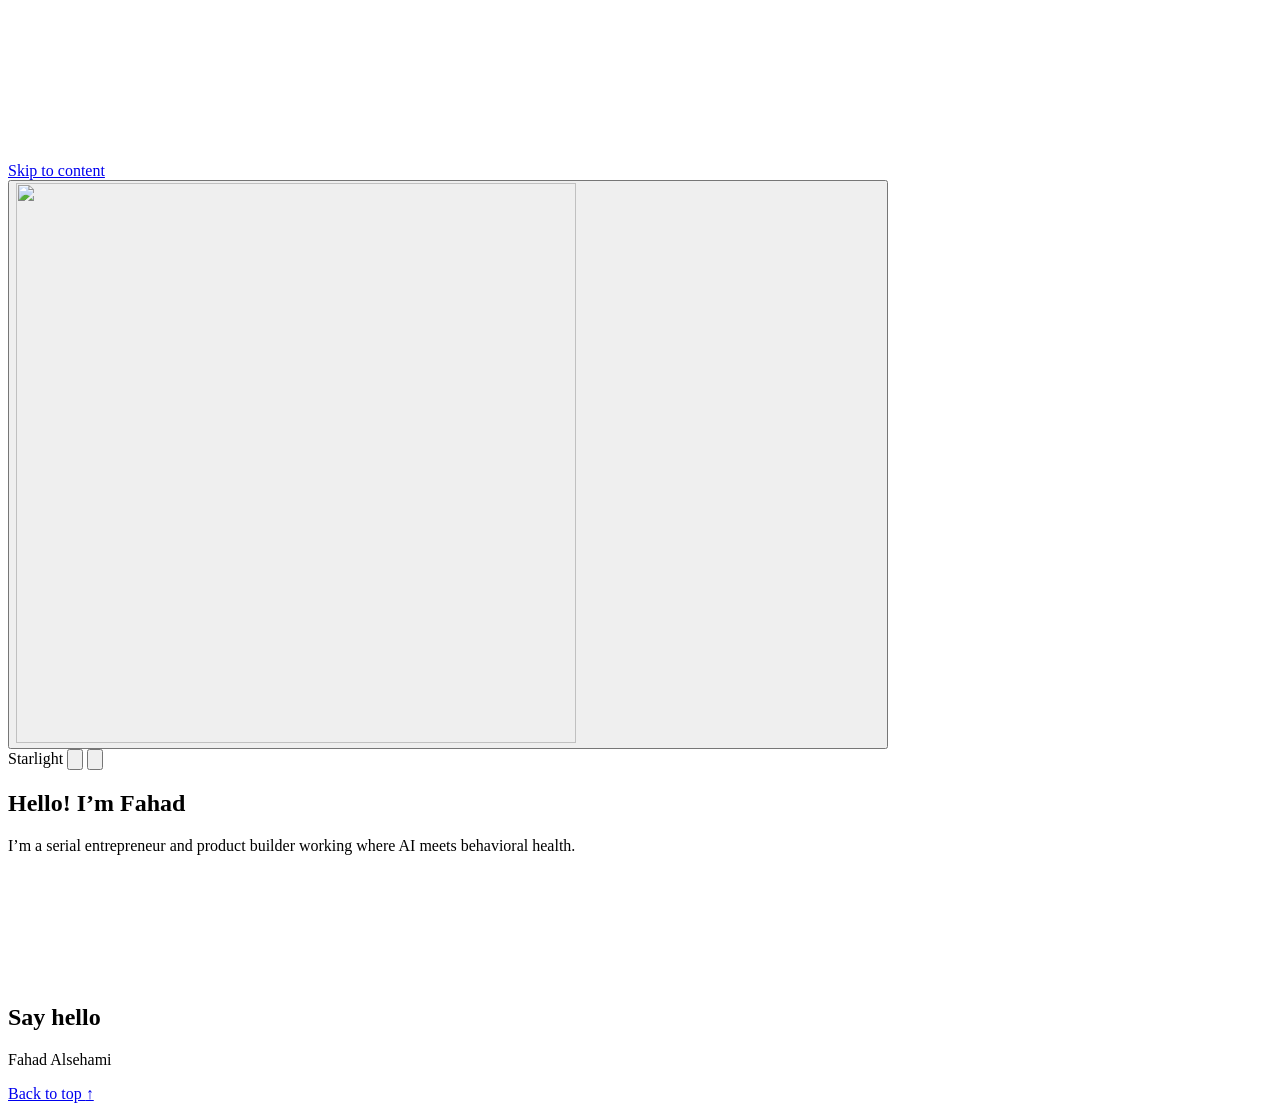
==== index.html @ befaea86 "Publish fahadama.info: page, 404, domain and search files Root of the static site that GitHub Pages " ====
<!doctype html>
<html lang="en" data-theme="light" data-mode="starlight">
<head>
  <meta charset="utf-8">
  <meta name="viewport" content="width=device-width, initial-scale=1, viewport-fit=cover">
  <title>Fahad Alsehami</title>
  <meta name="description" content="Fahad Alsehami is a serial entrepreneur: founder of Medera AI, the AI co-therapy OS for behavioral health, and co-founder of BOTIM.">
  <meta name="author" content="Fahad Alsehami">
  <meta name="color-scheme" content="light dark">
  <meta name="theme-color" content="#050508">

  <link rel="canonical" href="https://fahadama.info/">

  <!-- Sharing previews. Link previews need full URLs, so these name the live domain. -->
  <meta property="og:type" content="profile">
  <meta property="og:url" content="https://fahadama.info/">
  <meta property="og:title" content="Fahad Alsehami">
  <meta property="og:description" content="Serial entrepreneur. Founder of Medera AI and co-founder of BOTIM.">
  <meta property="og:image" content="https://fahadama.info/assets/img/og-image.png">
  <meta property="og:image:width" content="1200">
  <meta property="og:image:height" content="630">
  <meta name="twitter:card" content="summary_large_image">

  <link rel="icon" href="assets/img/favicon.svg" type="image/svg+xml">
  <link rel="icon" href="assets/img/favicon-32.png" sizes="32x32" type="image/png">
  <link rel="apple-touch-icon" href="assets/img/apple-touch-icon.png">
  <link rel="manifest" href="site.webmanifest">

  <script>
    /* Theme and starlight are decided before the first paint, so nothing flashes.
       Every visit opens in starlight; "Turn the lights on" shows the lit site.
       Add ?lights=on to a link to skip starlight. */
    (function () {
      var root = document.documentElement, theme, lit;
      try { theme = localStorage.getItem("theme"); } catch (e) {}
      if (theme !== "light" && theme !== "dark") {
        theme = window.matchMedia && matchMedia("(prefers-color-scheme: dark)").matches ? "dark" : "light";
      }
      root.setAttribute("data-theme", theme);
      try { lit = sessionStorage.getItem("lights") === "on"; } catch (e) {}
      if (/[?&]lights=on\b/.test(location.search)) lit = true;
      root.setAttribute("data-mode", lit ? "lit" : "starlight");
      root.classList.add("js");
      if (location.protocol.indexOf("http") === 0) {
        ["newsreader", "geist-mono"].forEach(function (f) {
          var l = document.createElement("link");
          l.rel = "preload"; l.as = "font"; l.type = "font/woff2"; l.crossOrigin = "anonymous";
          l.href = "assets/fonts/" + f + ".woff2";
          document.head.appendChild(l);
        });
      }
    })();
  </script>
  <link rel="stylesheet" href="assets/css/site.css">
</head>
<body>
  <canvas class="starfield" aria-hidden="true"></canvas>
  <div class="light-pool" aria-hidden="true"></div>
  <a class="skip-link" href="#main">Skip to content</a>

  <div class="page">
    <header class="top">
      <button type="button" class="portrait" aria-label="Portrait of Fahad Alsehami. Switch between light and dark theme.">
        <span class="portrait-disc">
          <img class="portrait-img" src="content/images/portrait.webp" width="560" height="560" alt="" fetchpriority="high">
        </span>
        <canvas class="portrait-particles" aria-hidden="true"></canvas>
      </button>

      <div class="controls">
        <span class="controls-label" aria-hidden="true">Starlight</span>
        <button type="button" class="control control-star" aria-label="Turn the lights on and show the site">
          <svg viewBox="0 0 24 24" aria-hidden="true"><circle cx="12" cy="12" r="1.6"/><circle cx="6.5" cy="8" r="1"/><circle cx="17.5" cy="7" r="1.2"/><circle cx="8" cy="16.5" r="1.1"/><circle cx="16.5" cy="16" r="0.9"/><circle cx="12" cy="5" r="0.7"/><circle cx="19" cy="12.5" r="0.7"/><circle cx="5" cy="12.5" r="0.7"/><circle cx="12" cy="19" r="0.8"/></svg>
        </button>
        <button type="button" class="control control-theme" aria-label="Switch to dark theme">
          <svg viewBox="0 0 24 24" aria-hidden="true"><circle cx="12" cy="12" r="7.25" fill="none" stroke="currentColor" stroke-width="1.5"/><path d="M12 4.75a7.25 7.25 0 0 1 0 14.5Z"/></svg>
        </button>
      </div>
    </header>

    <main id="main" tabindex="-1">
      <section class="hero" aria-labelledby="greeting">
        <h1 id="greeting" data-bind="greeting">Hello! I’m Fahad</h1>
        <p class="intro" data-bind="intro">I’m a serial entrepreneur and product builder working where AI meets behavioral health.</p>
      </section>

      <div class="tabs" role="tablist" aria-label="Sections" data-slot="tabs"></div>
      <div class="panels" data-slot="panels"></div>

      <section class="contact" aria-labelledby="contact-title">
        <div class="contact-head">
          <h2 class="contact-title" id="contact-title"><span class="visually-hidden" data-bind="contactTitle">Say hello</span><canvas class="hello-canvas" aria-hidden="true"></canvas></h2>
          <p class="contact-note" data-bind="contactNote"></p>
        </div>
        <ul class="contact-list" data-slot="contact"></ul>
      </section>

      <noscript>
        <p class="noscript">Fahad Alsehami: serial entrepreneur, founder of <a href="https://www.medera.info">Medera AI</a> and co-founder of BOTIM. Writing at <a href="https://alsehami.substack.com">Signal &amp; Symptom</a>. Turn on JavaScript to see the full site.</p>
      </noscript>
    </main>

    <footer class="foot">
      <p class="foot-who"><span data-bind="name">Fahad Alsehami</span><span data-bind="location"></span></p>
      <a class="foot-top" href="#">Back to top <span aria-hidden="true">↑</span></a>
    </footer>
  </div>

  <div class="sr-status visually-hidden" role="status" aria-live="polite"></div>

  <script src="content/site.js"></script>
  <script src="assets/js/particles.js"></script>
  <script src="assets/js/starfield.js"></script>
  <script src="assets/js/mini-ui.js"></script>
  <script src="assets/js/bookshelf.js"></script>
  <script src="assets/js/play.js"></script>
  <script src="assets/js/site.js"></script>
</body>
</html>
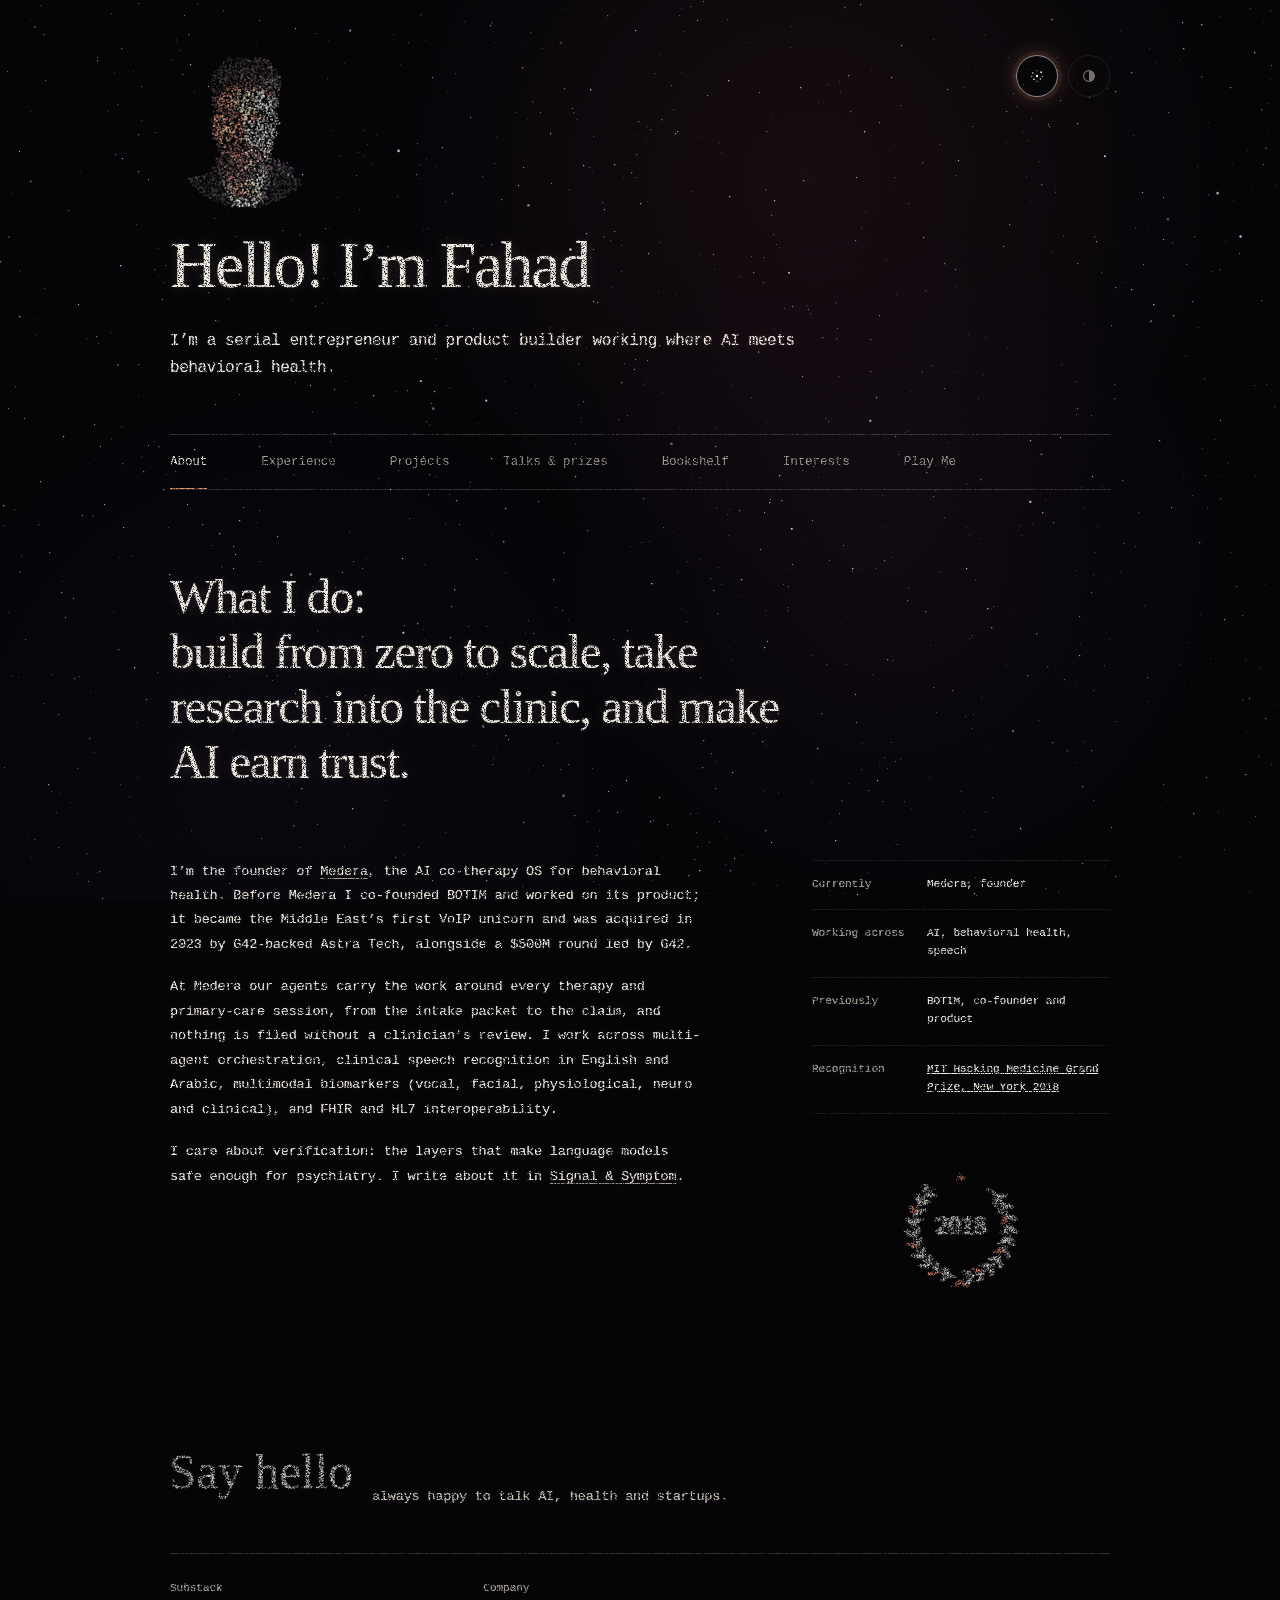
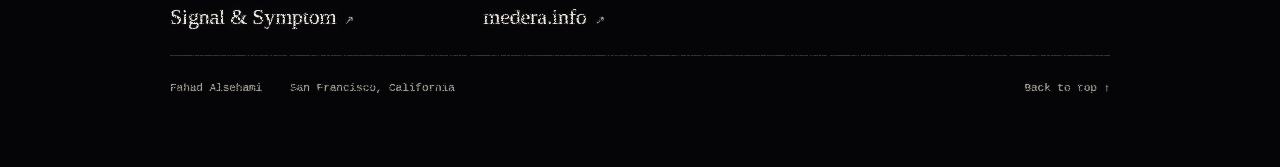
==== commit 522ee51a: "Page head and README: Medera, Talks & prizes Co-Authored-By: Claude Opus 5.5 <noreply@anthropic.com>" ====
--- a/index.html
+++ b/index.html
@@ -4,7 +4,7 @@
   <meta charset="utf-8">
   <meta name="viewport" content="width=device-width, initial-scale=1, viewport-fit=cover">
   <title>Fahad Alsehami</title>
-  <meta name="description" content="Fahad Alsehami is a serial entrepreneur: founder of Medera AI, the AI co-therapy OS for behavioral health, and co-founder of BOTIM.">
+  <meta name="description" content="Fahad Alsehami is a serial entrepreneur: founder of Medera, the AI co-therapy OS for behavioral health, and co-founder of BOTIM.">
   <meta name="author" content="Fahad Alsehami">
   <meta name="color-scheme" content="light dark">
   <meta name="theme-color" content="#050508">
@@ -15,7 +15,7 @@
   <meta property="og:type" content="profile">
   <meta property="og:url" content="https://fahadama.info/">
   <meta property="og:title" content="Fahad Alsehami">
-  <meta property="og:description" content="Serial entrepreneur. Founder of Medera AI and co-founder of BOTIM.">
+  <meta property="og:description" content="Serial entrepreneur. Founder of Medera and co-founder of BOTIM.">
   <meta property="og:image" content="https://fahadama.info/assets/img/og-image.png">
   <meta property="og:image:width" content="1200">
   <meta property="og:image:height" content="630">
@@ -96,7 +96,7 @@
       </section>
 
       <noscript>
-        <p class="noscript">Fahad Alsehami: serial entrepreneur, founder of <a href="https://www.medera.info">Medera AI</a> and co-founder of BOTIM. Writing at <a href="https://alsehami.substack.com">Signal &amp; Symptom</a>. Turn on JavaScript to see the full site.</p>
+        <p class="noscript">Fahad Alsehami: serial entrepreneur, founder of <a href="https://www.medera.info">Medera</a> and co-founder of BOTIM. Writing at <a href="https://alsehami.substack.com">Signal &amp; Symptom</a>. Turn on JavaScript to see the full site.</p>
       </noscript>
     </main>
 
--- a/assets/css/site.css
+++ b/assets/css/site.css
@@ -0,0 +1,1732 @@
+/* ==========================================================================
+   Fahad Alsehami — personal site
+   Three looks share one layout:
+     html[data-mode="starlight"]  the night sky every visit opens in
+     html[data-mode="lit"]        the site with the lights on
+       html[data-theme="light"|"dark"]
+   ========================================================================== */
+
+/* ---------- Fonts (self-hosted, SIL Open Font License) ---------- */
+@font-face {
+  font-family: "Newsreader";
+  src: url("../fonts/newsreader.woff2") format("woff2-variations"), url("../fonts/newsreader.woff2") format("woff2");
+  font-weight: 200 800;
+  font-style: normal;
+  font-display: swap;
+}
+@font-face {
+  font-family: "Geist";
+  src: url("../fonts/geist.woff2") format("woff2-variations"), url("../fonts/geist.woff2") format("woff2");
+  font-weight: 100 900;
+  font-style: normal;
+  font-display: swap;
+}
+@font-face {
+  font-family: "Geist Mono";
+  src: url("../fonts/geist-mono.woff2") format("woff2-variations"), url("../fonts/geist-mono.woff2") format("woff2");
+  font-weight: 100 900;
+  font-style: normal;
+  font-display: swap;
+}
+@font-face {
+  font-family: "Caveat";
+  src: url("../fonts/caveat.woff2") format("woff2-variations"), url("../fonts/caveat.woff2") format("woff2");
+  font-weight: 400 700;
+  font-style: normal;
+  font-display: swap;
+}
+
+/* ---------- Tokens ---------- */
+:root {
+  --bg: #EEEAE0;
+  --ink: #181713;
+  --ink-2: #6B665E;
+  --ink-3: #6D675F;
+  --ink-4: #8F897F;
+  --rule: #CBC4B8;
+  --rule-2: #DDD7CB;
+  --accent: #AD4B2B;
+  --hover: rgba(255, 255, 255, 0.4);
+  --disc: #E2DDD2;
+  --surface: #F5F2EB;
+  --shadow: 0 28px 50px -30px rgba(52, 38, 24, 0.55), 0 2px 6px -2px rgba(52, 38, 24, 0.12);
+  --crayon-red: #D2462C;
+  --crayon-blue: #4D5BC2;
+  --crayon-green: #8DB66B;
+  --paper: #F7F4EC;
+
+  --serif: "Newsreader", "Iowan Old Style", Georgia, serif;
+  --sans: "Geist", ui-sans-serif, system-ui, -apple-system, "Segoe UI", Roboto, sans-serif;
+  --mono: "Geist Mono", ui-monospace, "SF Mono", Menlo, Consolas, monospace;
+  --hand: "Caveat", "Bradley Hand", "Comic Sans MS", cursive;
+
+  --wrap: 940px;
+  --gutter: 24px;
+  color-scheme: light;
+}
+
+:root[data-theme="dark"] {
+  --bg: #181714;
+  --ink: #EEE9DE;
+  --ink-2: #A9A39A;
+  --ink-3: #88827A;
+  --ink-4: #6C675E;
+  --rule: #34312B;
+  --rule-2: #2A2823;
+  --accent: #D96945;
+  --hover: rgba(255, 255, 255, 0.025);
+  --disc: #262420;
+  --surface: #1F1D19;
+  --shadow: 0 28px 50px -30px rgba(0, 0, 0, 0.9), 0 2px 6px -2px rgba(0, 0, 0, 0.5);
+  --paper: #EDE7DA;
+  color-scheme: dark;
+}
+
+:root[data-mode="starlight"] {
+  --bg: #050508;
+  --ink: #F4F0E8;
+  --ink-2: #CFC9BE;
+  --ink-3: #ABA59A;
+  --ink-4: #7E786F;
+  --rule: rgba(244, 240, 232, 0.2);
+  --rule-2: rgba(244, 240, 232, 0.1);
+  --accent: #E99474;
+  --hover: transparent;
+  --disc: transparent;
+  color-scheme: dark;
+}
+
+/* ---------- Base ---------- */
+*,
+*::before,
+*::after { box-sizing: border-box; }
+
+html {
+  -webkit-text-size-adjust: 100%;
+  text-size-adjust: 100%;
+  background: var(--bg);
+  scroll-behavior: smooth;
+}
+
+body {
+  margin: 0;
+  min-height: 100vh;
+  background: var(--bg);
+  color: var(--ink);
+  font-family: var(--sans);
+  font-size: 16px;
+  line-height: 1.5;
+  letter-spacing: -0.008em;
+  -webkit-font-smoothing: antialiased;
+  -moz-osx-font-smoothing: grayscale;
+  text-rendering: optimizeLegibility;
+  transition: background-color 0.6s ease, color 0.6s ease;
+}
+
+img,
+svg,
+canvas { display: block; }
+
+a { color: inherit; }
+
+button {
+  font: inherit;
+  color: inherit;
+}
+
+:focus-visible {
+  outline: 2px solid var(--accent);
+  outline-offset: 3px;
+  border-radius: 4px;
+}
+
+::selection { background: color-mix(in srgb, var(--accent) 22%, transparent); }
+
+[hidden] { display: none !important; }
+
+.visually-hidden {
+  position: absolute !important;
+  width: 1px;
+  height: 1px;
+  margin: -1px;
+  padding: 0;
+  overflow: hidden;
+  clip: rect(0 0 0 0);
+  white-space: nowrap;
+  border: 0;
+}
+
+.skip-link {
+  position: fixed;
+  left: 12px;
+  top: -60px;
+  z-index: 50;
+  padding: 8px 14px;
+  border-radius: 8px;
+  background: var(--ink);
+  color: var(--bg);
+  font-family: var(--mono);
+  font-size: 12px;
+  text-decoration: none;
+  transition: top 0.2s ease;
+}
+.skip-link:focus { top: 12px; }
+
+main:focus { outline: none; }
+
+/* ---------- Page frame ---------- */
+.page {
+  position: relative;
+  z-index: 1;
+  max-width: calc(var(--wrap) + 2 * var(--gutter));
+  margin: 0 auto;
+  padding: 56px var(--gutter) 0;
+}
+
+.top {
+  position: relative;
+  height: 152px;
+}
+
+/* Portrait */
+.portrait {
+  position: relative;
+  display: block;
+  width: 152px;
+  height: 152px;
+  padding: 0;
+  border: 0;
+  border-radius: 50%;
+  background: none;
+  cursor: pointer;
+  perspective: 600px;
+}
+.portrait-disc {
+  position: absolute;
+  inset: 0;
+  overflow: hidden;
+  border-radius: 50%;
+  background: var(--disc);
+  transition: background-color 0.6s ease, opacity 0.6s ease;
+}
+.portrait-img {
+  position: absolute;
+  left: 4%;
+  top: 1%;
+  width: 92%;
+  height: 102%;
+  object-fit: cover;
+  object-position: center top;
+  transform: rotateY(var(--turn-y, 0deg)) rotateX(var(--turn-x, 0deg)) translate(var(--shift-x, 0px), var(--shift-y, 0px));
+  transform-origin: 50% 70%;
+  transition: transform 0.5s cubic-bezier(0.2, 0.7, 0.2, 1), filter 0.6s ease;
+  will-change: transform;
+}
+:root[data-theme="dark"] .portrait-img { filter: grayscale(1) contrast(1.06) brightness(0.96); }
+.portrait-particles {
+  position: absolute;
+  inset: -8px;
+  width: calc(100% + 16px);
+  height: calc(100% + 16px);
+  opacity: 0;
+  pointer-events: none;
+  transition: opacity 0.8s ease;
+}
+:root[data-mode="starlight"] .portrait-disc { opacity: 0; }
+:root[data-mode="starlight"] .portrait-particles { opacity: 1; }
+
+/* Controls */
+.controls {
+  position: absolute;
+  top: -1px;
+  right: 0;
+  display: flex;
+  align-items: center;
+  gap: 10px;
+}
+.controls-label {
+  margin-right: 2px;
+  font-family: var(--mono);
+  font-size: 11.2px;
+  color: var(--ink-3);
+  letter-spacing: -0.01em;
+  opacity: 0;
+  pointer-events: none;
+  transition: opacity 0.4s ease;
+}
+.controls.is-hinting .controls-label,
+.controls:has(.control-star:hover) .controls-label,
+.controls:has(.control-star:focus-visible) .controls-label { opacity: 1; }
+:root[data-mode="starlight"] .controls-label { opacity: 0; }
+
+.control {
+  display: grid;
+  place-items: center;
+  width: 42px;
+  height: 42px;
+  padding: 0;
+  border: 1px solid var(--rule);
+  border-radius: 50%;
+  background: transparent;
+  color: var(--ink);
+  cursor: pointer;
+  transition: border-color 0.3s ease, background-color 0.3s ease, color 0.3s ease, box-shadow 0.4s ease;
+}
+.control:hover { border-color: var(--ink-3); }
+.control svg {
+  width: 18px;
+  height: 18px;
+  fill: currentColor;
+}
+.control-star svg circle { transition: transform 0.6s ease; transform-origin: 12px 12px; }
+.control-star:hover svg circle { transform: scale(1.12); }
+
+:root[data-mode="starlight"] .control-star {
+  border-color: rgba(244, 240, 232, 0.55);
+  box-shadow: 0 0 0 4px rgba(233, 148, 116, 0.08), 0 0 22px 2px rgba(233, 148, 116, 0.22);
+  animation: beacon 3.2s ease-in-out infinite;
+}
+:root[data-mode="starlight"] .control-theme { opacity: 0.45; cursor: default; }
+:root[data-mode="starlight"] .control-star {
+  position: fixed;
+  z-index: 20;
+  top: 55px;
+  right: max(calc(var(--gutter) + 52px), calc(50% - var(--wrap) / 2 + 52px));
+  background: rgba(5, 5, 8, 0.6);
+}
+:root[data-mode="starlight"] .portrait { cursor: pointer; }
+:root.portrait-plain[data-mode="starlight"] .portrait-disc {
+  opacity: 1;
+  background: transparent;
+  -webkit-mask-image: var(--grain, none);
+  mask-image: var(--grain, none);
+  -webkit-mask-size: 120px 120px;
+  mask-size: 120px 120px;
+}
+:root.portrait-plain[data-mode="starlight"] .portrait-img { filter: brightness(1.15) saturate(0.9); }
+@keyframes beacon {
+  50% { box-shadow: 0 0 0 7px rgba(233, 148, 116, 0.05), 0 0 30px 6px rgba(233, 148, 116, 0.3); }
+}
+
+/* ---------- Hero ---------- */
+.hero { padding-top: 26px; }
+
+.hero h1 {
+  margin: 0;
+  font-family: var(--serif);
+  font-size: clamp(2.75rem, 1.4rem + 4.2vw, 4.1rem);
+  font-weight: 400;
+  line-height: 0.97;
+  letter-spacing: -0.035em;
+}
+
+.intro {
+  max-width: 636px;
+  margin: 30px 0 0;
+  font-family: var(--mono);
+  font-size: 16px;
+  font-weight: 300;
+  line-height: 1.7;
+  letter-spacing: -0.026em;
+}
+
+/* ---------- Tabs ---------- */
+.tabs {
+  display: flex;
+  gap: 54px;
+  height: 56px;
+  margin-top: 52px;
+  border-top: 1px solid var(--rule);
+  border-bottom: 1px solid var(--rule);
+  overflow-x: auto;
+  scrollbar-width: none;
+}
+.tabs::-webkit-scrollbar { display: none; }
+
+.tab {
+  position: relative;
+  flex: none;
+  height: 100%;
+  padding: 0;
+  border: 0;
+  background: none;
+  color: var(--ink-3);
+  font-family: var(--mono);
+  font-size: 12.64px;
+  font-weight: 540;
+  letter-spacing: -0.01em;
+  cursor: pointer;
+  transition: color 0.25s ease;
+}
+.tab:hover { color: var(--ink); }
+.tab[aria-selected="true"] { color: var(--ink); }
+.tab::after {
+  content: "";
+  position: absolute;
+  left: 0;
+  right: 0;
+  bottom: -1px;
+  height: 2px;
+  background: var(--accent);
+  transform: scaleX(0);
+  transform-origin: left;
+  transition: transform 0.35s cubic-bezier(0.3, 0.7, 0.2, 1);
+}
+.tab[aria-selected="true"]::after { transform: scaleX(1); }
+.tab:focus-visible { outline-offset: -4px; }
+
+/* ---------- Panels ---------- */
+.panels { padding-top: 80px; }
+.panel[hidden] { display: none; }
+.panel { animation: panel-in 0.45s cubic-bezier(0.2, 0.7, 0.2, 1) both; }
+@keyframes panel-in {
+  from { opacity: 0; transform: translateY(8px); }
+}
+
+.panel-head {
+  display: grid;
+  grid-template-columns: minmax(0, 1fr) 368px;
+  align-items: end;
+  gap: 24px;
+}
+.panel-title {
+  margin: 0;
+  font-family: var(--serif);
+  font-size: 48px;
+  font-weight: 400;
+  line-height: 1.04;
+  letter-spacing: -0.03em;
+}
+.panel-note {
+  max-width: 340px;
+  margin: 0 0 6px 0;
+  justify-self: start;
+  font-family: var(--mono);
+  font-size: 13.6px;
+  line-height: 1.72;
+  letter-spacing: -0.018em;
+  color: var(--ink-2);
+}
+
+/* ---------- About ---------- */
+.statement {
+  max-width: 640px;
+  margin: 0;
+  font-family: var(--serif);
+  font-size: 49px;
+  font-weight: 400;
+  line-height: 1.12;
+  letter-spacing: -0.03em;
+}
+.statement span { display: block; }
+
+.about-grid {
+  display: grid;
+  grid-template-columns: minmax(0, 532px) minmax(0, 298px);
+  justify-content: space-between;
+  gap: 48px;
+  margin-top: 70px;
+}
+
+.about-copy p {
+  margin: 0 0 18px;
+  font-family: var(--mono);
+  font-size: 13.6px;
+  line-height: 1.8;
+  letter-spacing: -0.018em;
+}
+.about-copy p:last-child { margin-bottom: 0; }
+.about-copy a,
+.prose-link {
+  text-decoration-line: underline;
+  text-decoration-thickness: 1px;
+  text-decoration-color: var(--rule);
+  text-underline-offset: 3px;
+  transition: text-decoration-color 0.2s ease, color 0.2s ease;
+}
+.about-copy a:hover,
+.prose-link:hover { text-decoration-color: var(--accent); }
+
+.facts {
+  margin: 0;
+  border-bottom: 1px solid var(--rule-2);
+}
+.fact {
+  display: grid;
+  grid-template-columns: 115px minmax(0, 1fr);
+  gap: 0;
+  padding: 15px 0 16px;
+  border-top: 1px solid var(--rule-2);
+  font-family: var(--mono);
+  font-size: 11.2px;
+  line-height: 1.6;
+  letter-spacing: -0.01em;
+}
+.fact dt { color: var(--ink-3); }
+.fact dd { margin: 0; }
+
+.emblem {
+  width: 132px;
+  height: 132px;
+  margin: 46px auto 0;
+}
+
+/* ---------- Contact ---------- */
+.contact { padding-top: 150px; }
+
+.contact-head {
+  display: flex;
+  flex-wrap: wrap;
+  align-items: baseline;
+  gap: 8px 26px;
+}
+.contact-title {
+  position: relative;
+  margin: 0;
+  width: 176px;
+  height: 58px;
+}
+.hello-canvas {
+  position: absolute;
+  left: -4px;
+  top: -6px;
+  width: 190px;
+  height: 72px;
+}
+.contact-note {
+  margin: 0;
+  font-family: var(--mono);
+  font-size: 13.6px;
+  letter-spacing: -0.018em;
+  color: var(--ink-2);
+}
+
+.contact-list {
+  display: grid;
+  grid-template-columns: repeat(3, minmax(0, 1fr));
+  margin: 46px 0 0;
+  padding: 26px 0 24px;
+  list-style: none;
+  border-top: 1px solid var(--rule);
+  border-bottom: 1px solid var(--rule);
+}
+.contact-item { position: relative; min-width: 0; }
+.contact-label {
+  display: flex;
+  align-items: center;
+  gap: 18px;
+  margin: 0;
+  font-family: var(--mono);
+  font-size: 11.2px;
+  color: var(--ink-3);
+}
+.contact-value {
+  display: inline-flex;
+  align-items: baseline;
+  gap: 8px;
+  margin-top: 6px;
+  max-width: 100%;
+  font-family: var(--serif);
+  font-size: 22px;
+  line-height: 1.25;
+  letter-spacing: -0.01em;
+  text-decoration: none;
+  overflow-wrap: anywhere;
+}
+a.contact-value:hover { color: var(--accent); }
+.contact-value .arrow {
+  font-family: var(--mono);
+  font-size: 12px;
+  color: var(--ink-3);
+  transition: transform 0.2s ease;
+}
+a.contact-value:hover .arrow { transform: translate(2px, -2px); }
+.contact-item.is-primary::before {
+  content: "";
+  position: absolute;
+  left: -13px;
+  top: 33px;
+  width: 4px;
+  height: 4px;
+  border-radius: 50%;
+  background: var(--accent);
+}
+.copy-btn {
+  display: inline-flex;
+  align-items: center;
+  gap: 6px;
+  padding: 0;
+  border: 0;
+  background: none;
+  color: var(--ink-3);
+  font-family: var(--mono);
+  font-size: 11.2px;
+  cursor: pointer;
+}
+.copy-btn:hover { color: var(--ink); }
+.copy-btn svg { width: 11px; height: 11px; fill: none; stroke: currentColor; stroke-width: 1.4; }
+.copy-btn .done { display: none; color: var(--accent); }
+.copy-btn.is-copied .idle { display: none; }
+.copy-btn.is-copied .done { display: inline; }
+
+/* ---------- Footer ---------- */
+.foot {
+  display: flex;
+  flex-wrap: wrap;
+  justify-content: space-between;
+  gap: 10px 28px;
+  padding: 24px 0 72px;
+  font-family: var(--mono);
+  font-size: 11.2px;
+  color: var(--ink-3);
+}
+.foot-who { display: flex; flex-wrap: wrap; gap: 4px 28px; margin: 0; }
+.foot-top { text-decoration: none; }
+.foot-top:hover { color: var(--ink); }
+
+.noscript {
+  margin-top: 60px;
+  font-family: var(--mono);
+  font-size: 13.6px;
+  line-height: 1.8;
+}
+
+/* ---------- Experience ---------- */
+.roles {
+  margin: 0;
+  padding: 0;
+  list-style: none;
+  border-bottom: 1px solid var(--rule);
+}
+.role {
+  position: relative;
+  display: grid;
+  grid-template-columns: 206px minmax(0, 300px) minmax(0, 1fr);
+  padding: 42px 0 44px;
+  border-top: 1px solid var(--rule);
+}
+.role::before,
+.role::after {
+  content: "";
+  position: absolute;
+  top: 0;
+  bottom: 0;
+  opacity: 0;
+  pointer-events: none;
+  transition: opacity 0.25s ease;
+}
+.role::before { left: -18px; right: -18px; background: var(--hover); }
+.role::after { left: -18px; width: 2px; background: var(--accent); }
+.role:hover::before,
+.role:hover::after { opacity: 1; }
+.role > * { position: relative; z-index: 1; }
+
+.role-when {
+  display: flex;
+  align-items: center;
+  gap: 14px;
+  align-self: start;
+  margin-top: -5px;
+}
+.role-logo {
+  flex: none;
+  width: 40px;
+  height: 40px;
+  border-radius: 10px;
+  object-fit: contain;
+}
+.role-dates {
+  margin: 0;
+  font-family: var(--mono);
+  font-size: 11.2px;
+  color: var(--ink-3);
+}
+.role-title {
+  margin: 0;
+  padding-right: 24px;
+  font-family: var(--serif);
+  font-size: 28px;
+  font-weight: 400;
+  line-height: 1.08;
+  letter-spacing: -0.03em;
+}
+.role-org {
+  margin: 14px 0 0;
+  padding-right: 24px;
+  font-family: var(--mono);
+  font-size: 11.2px;
+  line-height: 1.6;
+  color: var(--ink-3);
+}
+.role-org a {
+  color: var(--ink-3);
+  text-decoration-line: underline;
+  text-decoration-color: var(--rule);
+  text-underline-offset: 3px;
+}
+.role-org a:hover { color: var(--ink); text-decoration-color: var(--accent); }
+.role-detail {
+  margin: 0;
+  font-family: var(--mono);
+  font-size: 13.6px;
+  line-height: 1.78;
+  letter-spacing: -0.018em;
+  color: var(--ink-2);
+}
+
+/* ---------- Projects ---------- */
+.work-grid {
+  display: grid;
+  grid-template-columns: repeat(2, minmax(0, 1fr));
+  gap: 56px 28px;
+  margin: 52px 0 0;
+  padding: 0;
+  list-style: none;
+}
+.work-media {
+  position: relative;
+  display: block;
+  aspect-ratio: 456 / 285;
+  overflow: hidden;
+  border-radius: 16px;
+  box-shadow: var(--shadow);
+  isolation: isolate;
+  transform: translateZ(0);
+  transition: transform 0.45s cubic-bezier(0.2, 0.7, 0.2, 1), box-shadow 0.45s ease;
+}
+a.work-media:hover { transform: translateY(-3px); }
+.work-eyebrow {
+  margin: 27px 0 0;
+  font-family: var(--mono);
+  font-size: 10.88px;
+  letter-spacing: -0.01em;
+  color: var(--accent);
+}
+.work-title {
+  margin: 4px 0 0;
+  font-family: var(--serif);
+  font-size: 32px;
+  font-weight: 400;
+  line-height: 1.08;
+  letter-spacing: -0.03em;
+}
+.work-title a { text-decoration: none; }
+.work-title a:hover { text-decoration: underline; text-decoration-thickness: 1px; text-underline-offset: 5px; text-decoration-color: var(--accent); }
+.work-detail {
+  margin: 14px 0 0;
+  font-family: var(--sans);
+  font-size: 14.72px;
+  line-height: 1.62;
+  letter-spacing: -0.01em;
+  color: var(--ink-2);
+}
+.work-tags {
+  margin: 12px 0 0;
+  font-family: var(--mono);
+  font-size: 10.56px;
+  letter-spacing: -0.01em;
+  color: var(--ink-3);
+}
+
+/* ---------- Talks & prizes ---------- */
+.talks {
+  margin: 52px 0 0;
+  padding: 0;
+  list-style: none;
+  border-bottom: 1px solid var(--rule);
+}
+.talk {
+  display: grid;
+  grid-template-columns: minmax(0, 430px) minmax(0, 1fr);
+  align-items: center;
+  gap: 72px;
+  padding: 64px 0 72px;
+  border-top: 1px solid var(--rule);
+}
+.talk.is-flipped { grid-template-columns: minmax(0, 1fr) minmax(0, 430px); }
+.talk.is-flipped .talk-photos { order: 2; }
+.talk:focus { outline: none; }
+
+/* Photos pinned like polaroids: the first large, a second over its corner. */
+.talk-photos { position: relative; width: 100%; }
+.talk-photos.is-pair { aspect-ratio: 430 / 500; }
+.talk-photo {
+  position: relative;
+  margin: 0;
+  padding: 10px 10px 0;
+  background: #FBF9F4;
+  box-shadow: 0 22px 40px -22px rgba(40, 30, 20, 0.6), 0 2px 5px rgba(40, 30, 20, 0.14);
+  transform: rotate(var(--tilt, -2deg));
+  transition: transform 0.45s cubic-bezier(0.2, 0.7, 0.2, 1), box-shadow 0.45s ease;
+}
+.talk-photo img { display: block; width: 100%; height: auto; }
+.talk-photo figcaption {
+  padding: 9px 4px 12px;
+  font-family: var(--hand);
+  font-size: 21px;
+  line-height: 1;
+  color: #3A3630;
+}
+.talk-photo::before { /* a strip of tape */
+  content: "";
+  position: absolute;
+  top: -11px;
+  left: 50%;
+  width: 86px;
+  height: 24px;
+  margin-left: -43px;
+  background: rgba(232, 221, 194, 0.78);
+  box-shadow: 0 1px 2px rgba(40, 30, 20, 0.12);
+  transform: rotate(-5deg);
+}
+.talk-photo:hover {
+  z-index: 3;
+  transform: rotate(0deg) translateY(-6px);
+  box-shadow: 0 30px 48px -24px rgba(40, 30, 20, 0.62), 0 2px 5px rgba(40, 30, 20, 0.14);
+}
+.talk-photos.is-pair .talk-photo { position: absolute; }
+.talk-photos.is-pair .is-main { left: 1%; top: 2%; width: 64%; --tilt: -3deg; z-index: 1; }
+.talk-photos.is-pair .is-main figcaption { text-align: left; }
+.talk-photos.is-pair .is-second { right: 0; bottom: 0; width: 60%; --tilt: 3.5deg; z-index: 2; }
+.talk-photos.is-pair .is-second::before { left: 30%; transform: rotate(4deg); }
+.talk-photos.is-single { padding: 14px 0 6px; }
+.talk-photos.is-single .talk-photo { width: 90%; margin: 0 auto; --tilt: 2deg; }
+.talk-photos.is-single figcaption { text-align: center; }
+
+/* the round sticker */
+.talk-badge {
+  position: absolute;
+  z-index: 4;
+  display: flex;
+  flex-direction: column;
+  align-items: center;
+  justify-content: center;
+  gap: 2px;
+  width: 88px;
+  height: 88px;
+  border-radius: 50%;
+  background: var(--accent);
+  color: #FBF7EF;
+  box-shadow: 0 10px 20px -10px rgba(40, 20, 10, 0.55), inset 0 0 0 4px rgba(255, 255, 255, 0.16);
+  transform: rotate(12deg);
+  pointer-events: none;
+}
+.talk-badge span {
+  max-width: 64px;
+  font-family: var(--mono);
+  font-size: 9.6px;
+  font-weight: 540;
+  line-height: 1.15;
+  letter-spacing: 0.04em;
+  text-align: center;
+  text-transform: uppercase;
+}
+.talk-badge b { font-family: var(--serif); font-size: 23px; font-weight: 400; line-height: 1; }
+.talk-photos.is-pair .talk-badge { top: -2%; left: calc(65% - 64px); }
+.talk-photos.is-single .talk-badge { top: -14px; right: 0; }
+
+.talk-eyebrow {
+  margin: 0;
+  font-family: var(--mono);
+  font-size: 10.88px;
+  letter-spacing: -0.01em;
+  color: var(--accent);
+}
+.talk-title {
+  margin: 8px 0 0;
+  font-family: var(--serif);
+  font-size: 36px;
+  font-weight: 400;
+  line-height: 1.06;
+  letter-spacing: -0.03em;
+}
+.talk-role {
+  margin: 14px 0 0;
+  font-family: var(--mono);
+  font-size: 11.2px;
+  line-height: 1.6;
+  color: var(--ink-3);
+}
+.talk-detail {
+  max-width: 420px;
+  margin: 18px 0 0;
+  font-family: var(--sans);
+  font-size: 14.72px;
+  line-height: 1.62;
+  letter-spacing: -0.01em;
+  color: var(--ink-2);
+}
+.talk.is-flash .talk-title { animation: talk-flash 1.6s ease; }
+@keyframes talk-flash { 25% { color: var(--accent); } }
+
+/* ---------- Interests ---------- */
+.interests-rule { margin: 44px 0 0; border: 0; border-top: 1px solid var(--rule); }
+.interests-grid {
+  display: flex;
+  flex-wrap: wrap;
+  justify-content: center;
+  gap: 18px 6px;
+  max-width: 760px;
+  margin: 34px auto 0;
+  padding: 0;
+  list-style: none;
+}
+.interest {
+  display: grid;
+  justify-items: center;
+  width: 186px;
+  padding: 6px 0 10px;
+  border: 0;
+  background: none;
+  cursor: pointer;
+  border-radius: 12px;
+}
+.interest canvas { width: 170px; height: 150px; }
+.interest-label {
+  margin-top: 6px;
+  font-family: var(--sans);
+  font-size: 13.2px;
+  color: var(--ink-2);
+  transition: color 0.2s ease;
+}
+.interest:hover .interest-label,
+.interest:focus-visible .interest-label { color: var(--ink); }
+.interests-end { margin: 30px 0 0; border: 0; border-top: 1px solid var(--rule); }
+
+.interest-detail {
+  position: relative;
+  display: grid;
+  grid-template-columns: minmax(0, 1.05fr) minmax(0, 1fr);
+  align-items: center;
+  gap: 32px;
+  min-height: 420px;
+  padding: 40px 0;
+}
+.interest-detail canvas { width: 100%; max-width: 440px; aspect-ratio: 440 / 330; height: auto; margin: 0 auto; }
+.interest-detail h3:focus:not(:focus-visible) { outline: none; }
+.interest-detail h3 {
+  margin: 0;
+  font-family: var(--serif);
+  font-size: 42px;
+  font-weight: 400;
+  line-height: 1.05;
+  letter-spacing: -0.03em;
+}
+.interest-detail p {
+  max-width: 400px;
+  margin: 16px 0 0;
+  font-family: var(--sans);
+  font-size: 14.72px;
+  line-height: 1.62;
+  color: var(--ink-2);
+}
+.interest-close {
+  position: absolute;
+  top: 18px;
+  right: 0;
+  display: grid;
+  place-items: center;
+  width: 42px;
+  height: 42px;
+  padding: 0;
+  border: 1px solid var(--rule);
+  border-radius: 50%;
+  background: none;
+  color: var(--ink);
+  cursor: pointer;
+}
+.interest-close:hover { border-color: var(--ink-3); }
+.interest-close svg { width: 12px; height: 12px; stroke: currentColor; stroke-width: 1.6; fill: none; }
+.interest-nav {
+  display: flex;
+  gap: 18px;
+  margin-top: 28px;
+  font-family: var(--mono);
+  font-size: 11.2px;
+}
+.interest-nav button {
+  padding: 0;
+  border: 0;
+  background: none;
+  color: var(--ink-3);
+  cursor: pointer;
+}
+.interest-nav button:hover { color: var(--ink); }
+
+.polaroids {
+  display: flex;
+  margin-top: 26px;
+  padding-left: 6px;
+}
+.polaroid {
+  width: 132px;
+  margin: 0 0 0 -14px;
+  padding: 7px 7px 26px;
+  background: #FBF9F4;
+  box-shadow: 0 10px 22px -12px rgba(40, 30, 20, 0.5), 0 1px 2px rgba(40, 30, 20, 0.15);
+  transform: rotate(var(--tilt, -3deg));
+  transition: transform 0.3s ease;
+}
+.polaroid:first-child { margin-left: 0; }
+.polaroid:hover { transform: rotate(0deg) translateY(-4px); z-index: 2; }
+.polaroid img { width: 100%; aspect-ratio: 1; object-fit: cover; }
+.polaroid figcaption {
+  margin-top: 6px;
+  font-family: var(--hand);
+  font-size: 16px;
+  line-height: 1.1;
+  text-align: center;
+  color: #3A3630;
+}
+
+/* ---------- Play Me ---------- */
+.play-area {
+  display: grid;
+  grid-template-columns: minmax(0, 520px) minmax(0, 352px);
+  justify-content: space-between;
+  align-items: start;
+  gap: 32px;
+  margin-top: 46px;
+}
+
+.court-wrap {
+  position: relative;
+  width: 100%;
+  max-width: 500px;
+  aspect-ratio: 1 / 1.06;
+  margin: 0 auto;
+  border-radius: 18px;
+  cursor: crosshair;
+  outline: none;
+}
+.court-wrap:focus-visible { box-shadow: 0 0 0 2px var(--accent); }
+.court-canvas {
+  position: absolute;
+  inset: 0;
+  width: 100%;
+  height: 100%;
+  touch-action: pan-y;
+}
+
+.bun {
+  position: absolute;
+  width: 46px;
+  height: 46px;
+  pointer-events: none;
+}
+.bun-me { top: 3%; right: 3%; }
+.bun-you { bottom: 15%; left: 3%; }
+.bun .zz {
+  font-family: var(--hand);
+  font-size: 14px;
+  fill: var(--ink-3);
+  opacity: 0;
+  transition: opacity 0.3s ease;
+}
+.bun.is-asleep .zz { opacity: 1; animation: zz 2.6s ease-in-out infinite; }
+@keyframes zz { 50% { transform: translate(2px, -3px); } }
+.bun .eyes-open { display: none; }
+.bun.is-awake .eyes-open { display: inline; }
+.bun.is-awake .eyes-closed { display: none; }
+
+.court-hint {
+  margin: 14px auto 0;
+  max-width: 420px;
+  font-family: var(--mono);
+  font-size: 11.2px;
+  line-height: 1.6;
+  text-align: center;
+  color: var(--ink-3);
+}
+
+.turn-note {
+  position: absolute;
+  left: 0;
+  right: 0;
+  bottom: 0;
+  pointer-events: none;
+  margin: 0;
+  font-family: var(--hand);
+  font-size: 37.6px;
+  font-weight: 700;
+  line-height: 1;
+  text-align: center;
+  color: var(--crayon-red);
+}
+.turn-note.is-mine { color: var(--crayon-blue); }
+.turn-note svg { display: block; width: 140px; height: 10px; margin: 2px auto 0; }
+.turn-note path { fill: none; stroke: currentColor; stroke-width: 2; stroke-linecap: round; }
+.play-again {
+  display: block;
+  margin: 18px auto 0;
+  padding: 6px 16px 7px;
+  border: 1px solid var(--rule);
+  border-radius: 999px;
+  background: none;
+  font-family: var(--mono);
+  font-size: 11.2px;
+  color: var(--ink);
+  cursor: pointer;
+}
+.play-again:hover { border-color: var(--ink-3); }
+.play-again[hidden] { display: none; }
+
+.scoreboard {
+  position: relative;
+  margin: 46px 0 0;
+  padding: 44px 22px 22px 44px;
+  background:
+    linear-gradient(90deg, transparent 31px, rgba(210, 70, 44, 0.45) 31px, rgba(210, 70, 44, 0.45) 32px, transparent 32px),
+    repeating-linear-gradient(180deg, var(--paper) 0, var(--paper) 31px, rgba(77, 91, 194, 0.16) 31px, rgba(77, 91, 194, 0.16) 32px);
+  color: #1F1C17;
+  box-shadow: 0 22px 38px -24px rgba(40, 30, 20, 0.55), 0 1px 3px rgba(40, 30, 20, 0.15);
+  transform: rotate(0.6deg);
+}
+.scoreboard::before {
+  content: "";
+  position: absolute;
+  top: -12px;
+  left: 50%;
+  width: 88px;
+  height: 26px;
+  margin-left: -44px;
+  background: rgba(240, 206, 122, 0.78);
+  transform: rotate(-1.5deg);
+}
+.scoreboard h3 {
+  margin: 0 0 10px;
+  font-family: var(--hand);
+  font-size: 32px;
+  font-weight: 700;
+  line-height: 1;
+}
+.score-row {
+  display: grid;
+  grid-template-columns: 40px auto minmax(20px, 1fr) auto;
+  align-items: center;
+  gap: 10px;
+  min-height: 64px;
+}
+.score-row svg { width: 38px; height: 38px; }
+.score-name {
+  font-family: var(--hand);
+  font-size: 22.4px;
+  font-weight: 500;
+  line-height: 1;
+}
+.score-name small { display: block; font-family: var(--mono); font-size: 10px; color: #6D675F; }
+.score-dots { border-bottom: 2px dotted rgba(31, 28, 23, 0.25); transform: translateY(-4px); }
+.score-num {
+  min-width: 26px;
+  font-family: var(--hand);
+  font-size: 26px;
+  font-weight: 700;
+  text-align: right;
+}
+.score-game {
+  margin: 14px 0 0;
+  font-family: var(--hand);
+  font-size: 22px;
+  font-weight: 600;
+  line-height: 1.2;
+  color: #1F1C17;
+}
+.score-foot {
+  margin: 10px 0 0;
+  font-family: var(--mono);
+  font-size: 11px;
+  line-height: 1.6;
+  color: #4E4A43;
+}
+
+/* ---------- Bookshelf ---------- */
+.shelf-title {
+  max-width: 780px;
+  margin: 0;
+  font-family: var(--serif);
+  font-size: 44px;
+  font-weight: 400;
+  line-height: 1.1;
+  letter-spacing: -0.03em;
+}
+.shelf-hint {
+  margin: 16px 0 0;
+  font-family: var(--mono);
+  font-size: 11.2px;
+  color: var(--ink-3);
+}
+.shelf-stage {
+  position: relative;
+  margin-top: 36px;
+  overflow: hidden;
+  border-radius: 24px;
+  background:
+    radial-gradient(60% 40% at 50% 104%, rgba(180, 84, 52, 0.22), transparent 70%),
+    radial-gradient(120% 90% at 50% 0%, #17172C 0%, #0D0C17 58%, #090812 100%);
+  box-shadow: var(--shadow);
+  user-select: none;
+  -webkit-user-select: none;
+}
+.shelf-stars { position: absolute; inset: 0; width: 100%; height: 100%; pointer-events: none; }
+.shelf-scroller {
+  position: relative;
+  overflow-x: auto;
+  overflow-y: hidden;
+  perspective: 1100px;
+  perspective-origin: 50% 42%;
+  scrollbar-width: none;
+  touch-action: pan-x pan-y;
+}
+.shelf-scroller::-webkit-scrollbar { display: none; }
+.shelf-track {
+  position: relative;
+  display: flex;
+  align-items: flex-end;
+  justify-content: center;
+  gap: 6px;
+  width: max-content;
+  min-width: 100%;
+  height: 430px;
+  padding: 0 calc(56px + var(--pad-r, 0px)) 64px calc(56px + var(--pad-l, 0px));
+  transform-style: preserve-3d;
+  cursor: grab;
+}
+.shelf-track.is-dragging { cursor: grabbing; }
+
+/* The floor has the scroller's box and perspective, so the plank's top recedes
+   exactly as it would under the books, but it never scrolls. */
+.shelf-floor {
+  position: absolute;
+  left: 0;
+  right: 0;
+  top: 0;
+  height: 430px;
+  perspective: 1100px;
+  perspective-origin: 50% 42%;
+  pointer-events: none;
+}
+.shelf-plank {
+  position: absolute;
+  left: 0;
+  right: 0;
+  top: calc(100% - 64px);
+  height: 30px;
+  transform-style: preserve-3d;
+  pointer-events: none;
+}
+.plank-top {
+  position: absolute;
+  left: 0;
+  right: 0;
+  top: 0;
+  height: 230px;
+  background: linear-gradient(180deg, #6E4C44 0%, #553A34 45%, #2E211E 100%);
+  transform-origin: top center;
+  transform: rotateX(-90deg);
+}
+.plank-front {
+  position: absolute;
+  inset: 0;
+  background: linear-gradient(180deg, #7A564D 0%, #5A3D36 30%, #3E2A26 100%);
+  box-shadow: 0 1px 0 rgba(255, 236, 220, 0.2) inset, 0 24px 34px -8px rgba(0, 0, 0, 0.65);
+}
+
+.book {
+  position: relative;
+  flex: none;
+  width: var(--sw, 58px);
+  height: var(--bh, 286px);
+  padding: 0;
+  border: 0;
+  background: none;
+  color: var(--ink-on, #F4F0E8);
+  transform-style: preserve-3d;
+  transform-origin: 50% 50% calc(var(--bd, 196px) * -0.5);
+  transition: transform 0.6s cubic-bezier(0.2, 0.75, 0.2, 1);
+  cursor: pointer;
+}
+.book:hover,
+.book:focus-visible { transform: translateY(-14px) translateZ(12px); }
+.book:focus-visible { outline: none; }
+.book:focus-visible .book-spine { box-shadow: 0 0 0 2px #E99474, inset 4px 0 6px rgba(255, 255, 255, 0.12), inset -6px 0 10px rgba(0, 0, 0, 0.28); }
+.book.is-open { transform: translateY(-26px) translateZ(120px) rotateY(-90deg); }
+.has-open .book:not(.is-open) { transform: translateZ(-6px); filter: brightness(0.7); }
+.has-open .book:not(.is-open):hover { transform: translateY(-8px); }
+
+.book-spine,
+.book-cover,
+.book-back {
+  position: absolute;
+  top: 0;
+  height: 100%;
+  backface-visibility: hidden;
+  -webkit-backface-visibility: hidden;
+}
+.book-spine {
+  left: 0;
+  width: 100%;
+  display: flex;
+  flex-direction: column;
+  align-items: center;
+  padding: 16px 0 14px;
+  border-radius: 2px;
+  background: linear-gradient(90deg, var(--color-2) 0%, var(--color) 16%, var(--color-3) 52%, var(--color) 84%, var(--color-2) 100%);
+  box-shadow: inset 4px 0 6px rgba(255, 255, 255, 0.1), inset -6px 0 10px rgba(0, 0, 0, 0.24);
+}
+.book-spine .rule {
+  flex: none;
+  width: 64%;
+  height: 2px;
+  background: var(--book-accent);
+  box-shadow: 0 5px 0 var(--book-accent);
+}
+.book-spine .rule:last-child { box-shadow: 0 -5px 0 var(--book-accent); }
+.book-spine .title {
+  flex: 1;
+  min-height: 0;
+  margin: 18px 0 8px;
+  writing-mode: vertical-rl;
+  font-family: var(--sans);
+  font-size: var(--title-size, 13px);
+  font-weight: 700;
+  line-height: 1;
+  letter-spacing: 0.04em;
+  text-transform: uppercase;
+  white-space: nowrap;
+  overflow: hidden;
+  text-overflow: ellipsis;
+}
+.book-spine .title.is-multi { line-height: 1.12; }
+.book.is-serif .book-spine .title {
+  font-family: var(--serif);
+  font-size: var(--title-size, 16px);
+  font-weight: 500;
+  letter-spacing: 0;
+  text-transform: none;
+}
+.book-spine .dot { flex: none; width: 4px; height: 4px; margin: 6px 0; border-radius: 50%; background: var(--book-accent); }
+.book-spine .author {
+  flex: none;
+  max-height: 40%;
+  margin-bottom: 14px;
+  writing-mode: vertical-rl;
+  font-family: var(--serif);
+  font-size: var(--author-size, 12px);
+  font-style: italic;
+  white-space: nowrap;
+  overflow: hidden;
+  opacity: 0.85;
+}
+.book-cover {
+  left: 100%;
+  width: var(--bd, 196px);
+  display: flex;
+  flex-direction: column;
+  justify-content: center;
+  gap: 12px;
+  padding: 22px 18px;
+  overflow: hidden;
+  border-radius: 0 3px 3px 0;
+  background: linear-gradient(90deg, var(--color-2) 0%, var(--color) 10%, var(--color-3) 100%);
+  text-align: left;
+  transform-origin: left center;
+  transform: rotateY(90deg);
+}
+.book-cover img { position: absolute; inset: 0; width: 100%; height: 100%; object-fit: cover; }
+.book-cover .cover-rule { width: 40px; height: 3px; background: var(--book-accent); }
+.book-cover .cover-title {
+  font-family: var(--serif);
+  font-size: var(--cover-size, 25px);
+  line-height: 1.06;
+  letter-spacing: -0.02em;
+}
+.book-cover .cover-author { font-family: var(--sans); font-size: 11.5px; opacity: 0.8; }
+.book-back {
+  right: 100%;
+  width: var(--bd, 196px);
+  background: linear-gradient(90deg, var(--color-2), var(--color));
+  transform-origin: right center;
+  transform: rotateY(-90deg);
+}
+
+.shelf-caption {
+  position: relative;
+  min-height: 176px;
+  padding: 44px 24px 54px;
+  text-align: center;
+  color: #F1ECE3;
+}
+.shelf-caption.is-fresh { animation: caption-in 0.35s ease both; }
+@keyframes caption-in { from { opacity: 0; transform: translateY(4px); } }
+.shelf-caption h3 {
+  margin: 0;
+  font-family: var(--serif);
+  font-size: 32px;
+  font-weight: 400;
+  line-height: 1.1;
+  letter-spacing: -0.02em;
+}
+.shelf-caption .by { margin: 8px 0 0; font-family: var(--sans); font-size: 14px; color: #B7AFA3; }
+.shelf-caption .note { max-width: 520px; margin: 16px auto 0; font-family: var(--sans); font-size: 14px; line-height: 1.6; color: #D2CBBF; }
+.shelf-caption .note[hidden] { display: none; }
+
+/* ---------- Project mini interfaces ---------- */
+.mini {
+  position: absolute;
+  inset: 0;
+  display: grid;
+  place-items: center;
+  font-family: var(--mono);
+  color: #1D1B17;
+}
+.mini-card {
+  width: 68%;
+  border-radius: 10px;
+  background: #F6F2EA;
+  box-shadow: 0 24px 40px -18px rgba(30, 14, 6, 0.55), 0 2px 6px rgba(30, 14, 6, 0.18);
+  overflow: hidden;
+}
+.mini-row {
+  display: grid;
+  grid-template-columns: 62px minmax(0, 1fr);
+  align-items: center;
+  gap: 10px;
+  min-height: 30px;
+  margin: 0 16px;
+  border-top: 1px solid rgba(30, 27, 22, 0.1);
+  font-size: 10px;
+}
+.mini-row .k { color: #8A847A; font-size: 9.5px; }
+.mini-row .v { font-family: var(--sans); font-size: 12.5px; color: #1D1B17; white-space: nowrap; overflow: hidden; text-overflow: ellipsis; }
+.mini-head {
+  display: flex;
+  justify-content: space-between;
+  align-items: center;
+  padding: 13px 16px 11px;
+  font-size: 10px;
+  color: #6F695F;
+}
+.mini-chip {
+  display: inline-flex;
+  align-items: center;
+  gap: 5px;
+  font-size: 9.5px;
+}
+.mini-chip::before { content: ""; width: 5px; height: 5px; border-radius: 50%; background: currentColor; }
+.caret {
+  display: inline-block;
+  width: 1px;
+  height: 13px;
+  margin-left: 1px;
+  vertical-align: -2px;
+  background: #1D1B17;
+  animation: blink 1s steps(1) infinite;
+}
+@keyframes blink { 50% { opacity: 0; } }
+
+/* session */
+.mini-session { background: #B4532E; }
+.mini-session .stamp {
+  display: inline-flex;
+  align-items: center;
+  gap: 6px;
+  padding: 3px 8px;
+  border-radius: 999px;
+  font-size: 9.5px;
+  color: #2E6B47;
+  background: rgba(46, 107, 71, 0.12);
+  opacity: 0;
+  transform: scale(0.9);
+  transition: opacity 0.3s ease, transform 0.3s ease;
+}
+.mini-session .stamp.is-on { opacity: 1; transform: none; }
+.mini-session .mini-row { opacity: 0.25; transition: opacity 0.35s ease; }
+.mini-session .mini-row.is-on { opacity: 1; }
+
+/* leaderboard */
+.mini-board { background: #1C1A17; color: #EEE9DE; }
+.mini-board .panel-inner { width: 84%; }
+.mini-board .lb-head { display: flex; justify-content: space-between; font-size: 9.5px; color: #8F897F; margin-bottom: 12px; }
+.mini-board .lb-row {
+  display: grid;
+  grid-template-columns: 14px minmax(0, 1fr) 72px 46px;
+  align-items: center;
+  gap: 10px;
+  height: 31px;
+  border-top: 1px solid rgba(238, 233, 222, 0.1);
+  font-size: 10px;
+}
+.mini-board .lb-row .n { color: #8F897F; }
+.mini-board .lb-row .name { font-family: var(--sans); font-size: 12px; white-space: nowrap; overflow: hidden; text-overflow: ellipsis; }
+.mini-board .lb-row.is-ours .name { color: #fff; }
+.mini-board .bar { height: 4px; border-radius: 2px; background: rgba(238, 233, 222, 0.12); overflow: hidden; }
+.mini-board .bar i { display: block; height: 100%; width: 0; border-radius: 2px; background: #8F897F; transition: width 0.9s cubic-bezier(0.2, 0.7, 0.2, 1); }
+.mini-board .lb-row.is-ours .bar i { background: #E4704C; }
+.mini-board .wer { text-align: right; font-size: 10.5px; }
+
+/* chart */
+.mini-chart { background: #3D4357; }
+.mini-chart .mini-card { width: 74%; }
+.mini-chart .mini-row { grid-template-columns: minmax(0, 1fr) auto; }
+.mini-chart .mini-row .v { font-size: 12px; }
+.mini-chart .tick {
+  font-size: 9.5px;
+  color: #8A847A;
+  transition: color 0.3s ease;
+}
+.mini-chart .tick.is-done { color: #2E6B47; }
+.mini-chart .foot-line { padding: 10px 16px 12px; font-size: 9.5px; color: #8A847A; border-top: 1px solid rgba(30, 27, 22, 0.1); display: flex; justify-content: space-between; }
+
+/* globe */
+.mini-globe { background: #E8D8B8; color: #2B2620; }
+.mini-globe .globe-wrap { display: grid; grid-template-columns: 46% 54%; align-items: center; width: 92%; }
+.mini-globe svg { width: 100%; height: auto; overflow: visible; }
+.mini-globe .globe-line { fill: none; stroke: #6E6252; stroke-width: 0.8; }
+.mini-globe .arc { fill: none; stroke: #B4532E; stroke-width: 1.4; stroke-dasharray: 3 5; animation: arcflow 1.6s linear infinite; }
+.mini-globe .dot { fill: #B4532E; }
+.mini-globe .stats { display: grid; grid-template-columns: 1fr 1fr; gap: 14px 12px; padding-left: 8px; }
+.mini-globe .stat .k { display: block; font-size: 9.5px; color: #6E6252; }
+.mini-globe .stat .v { display: block; margin-top: 2px; font-family: var(--serif); font-size: 26px; line-height: 1; letter-spacing: -0.02em; color: #2B2620; }
+@keyframes arcflow { to { stroke-dashoffset: -16; } }
+
+/* consensus */
+.mini-consensus { background: #23262E; color: #EEE9DE; }
+.mini-consensus .mini-card { width: 76%; background: #F3EFE6; color: #1D1B17; }
+.mini-consensus .claim { padding: 4px 16px 12px; font-family: var(--sans); font-size: 12.5px; line-height: 1.5; }
+.mini-consensus .votes { display: grid; grid-template-columns: repeat(4, 1fr); gap: 6px; padding: 0 16px 12px; }
+.mini-consensus .vote { display: grid; justify-items: center; gap: 4px; padding: 6px 0; border-radius: 6px; background: rgba(30, 27, 22, 0.05); font-size: 9px; color: #6F695F; opacity: 0.35; transition: opacity 0.3s ease, background-color 0.3s ease; }
+.mini-consensus .vote.is-on { opacity: 1; }
+.mini-consensus .vote b { font-family: var(--sans); font-size: 12px; }
+.mini-consensus .vote.yes b { color: #2E6B47; }
+.mini-consensus .vote.no b { color: #B4532E; }
+.mini-consensus .verdict { display: flex; justify-content: space-between; padding: 10px 16px 12px; border-top: 1px solid rgba(30, 27, 22, 0.1); font-size: 9.5px; color: #6F695F; }
+.mini-consensus .verdict b { font-weight: 500; }
+.mini-consensus .verdict b.ok { color: #2E6B47; }
+.mini-consensus .verdict b.flag { color: #B4532E; }
+.mini-consensus .foot-note { margin-top: 12px; font-size: 9.5px; color: #A3A6B2; text-align: center; }
+
+/* topological deep learning: a cell complex in particles */
+.mini-complex {
+  background:
+    radial-gradient(70% 80% at 70% 20%, rgba(91, 112, 190, 0.35), transparent 65%),
+    radial-gradient(60% 70% at 15% 90%, rgba(180, 83, 46, 0.25), transparent 65%),
+    #0F131D;
+}
+.mini-complex canvas { position: absolute; inset: 0; width: 100%; height: 100%; }
+.complex-key {
+  position: absolute;
+  left: 18px;
+  bottom: 14px;
+  display: flex;
+  gap: 14px;
+  font-size: 9.5px;
+  color: #A9B1C6;
+}
+.complex-key span { display: inline-flex; align-items: center; gap: 6px; }
+.complex-key i { display: inline-block; width: 8px; height: 8px; border-radius: 2px; }
+.complex-key .k-cell { background: rgba(240, 150, 112, 0.85); }
+.complex-key .k-edge { width: 12px; height: 2px; background: #E2E8F4; }
+.complex-key .k-node { width: 5px; height: 5px; border-radius: 50%; background: #E2E8F4; }
+
+/* a card someone linked to */
+.work.is-flash .work-media { animation: flash 1.6s ease; }
+@keyframes flash {
+  0%, 100% { box-shadow: var(--shadow); }
+  25% { box-shadow: 0 0 0 3px var(--accent), var(--shadow); }
+}
+.interest-link {
+  display: inline-flex;
+  gap: 6px;
+  margin-top: 18px;
+  font-family: var(--mono);
+  font-size: 11.2px;
+  color: var(--ink);
+  text-decoration-line: underline;
+  text-decoration-color: var(--rule);
+  text-underline-offset: 4px;
+}
+.interest-link:hover { text-decoration-color: var(--accent); }
+
+/* framed screenshot */
+.mini-frame {
+  background:
+    radial-gradient(80% 90% at 85% 0%, rgba(176, 196, 255, 0.55), transparent 60%),
+    radial-gradient(70% 80% at 0% 100%, rgba(229, 215, 255, 0.7), transparent 60%),
+    #EEF1FB;
+}
+.mini-frame.tone-sky {
+  background:
+    radial-gradient(80% 90% at 90% 0%, rgba(189, 227, 255, 0.95), transparent 62%),
+    radial-gradient(70% 80% at 0% 100%, rgba(213, 237, 223, 0.95), transparent 62%),
+    #EEF5F8;
+}
+.mini-frame.tone-mint {
+  background:
+    radial-gradient(80% 90% at 10% 0%, rgba(213, 237, 223, 1), transparent 62%),
+    radial-gradient(70% 80% at 100% 100%, rgba(189, 227, 255, 0.85), transparent 62%),
+    #EFF6F1;
+}
+.mini-frame.tone-lilac {
+  background:
+    radial-gradient(80% 90% at 85% 0%, rgba(176, 196, 255, 0.55), transparent 60%),
+    radial-gradient(70% 80% at 0% 100%, rgba(229, 215, 255, 0.7), transparent 60%),
+    #EEF1FB;
+}
+.mini-frame.tone-blue {
+  background:
+    radial-gradient(90% 90% at 80% 0%, rgba(124, 146, 255, 0.55), transparent 60%),
+    linear-gradient(160deg, #2A45D8 0%, #0B2AA8 100%);
+}
+.mini-frame.tone-paper {
+  background:
+    radial-gradient(80% 90% at 90% 0%, rgba(233, 196, 106, 0.35), transparent 62%),
+    radial-gradient(70% 80% at 0% 100%, rgba(180, 83, 46, 0.18), transparent 62%),
+    #F3EDE2;
+}
+.mini-frame.tone-rust { background: #B4532E; }
+.mini-frame .window {
+  width: 82%;
+  border-radius: 9px;
+  overflow: hidden;
+  background: #fff;
+  box-shadow: 0 26px 40px -22px rgba(40, 46, 90, 0.55), 0 1px 3px rgba(40, 46, 90, 0.18);
+  transform: translateY(6px);
+}
+.mini-frame .window-bar { display: flex; gap: 5px; padding: 8px 10px; background: #F4F4F7; border-bottom: 1px solid #E6E6EC; }
+.mini-frame .window-bar i { width: 7px; height: 7px; border-radius: 50%; background: #D9D9E0; }
+.mini-frame img { width: 100%; height: auto; aspect-ratio: 1288 / 700; object-fit: cover; object-position: top; }
+
+/* ---------- Starlight ---------- */
+.starfield {
+  position: fixed;
+  inset: 0;
+  z-index: 0;
+  width: 100vw;
+  height: 100vh;
+  opacity: 0;
+  pointer-events: none;
+  transition: opacity 0.9s ease;
+}
+:root[data-mode="starlight"] .starfield { opacity: 1; }
+
+:root[data-mode="starlight"] main,
+:root[data-mode="starlight"] .foot {
+  -webkit-mask-image: var(--grain, none);
+  mask-image: var(--grain, none);
+  -webkit-mask-size: 180px 180px;
+  mask-size: 180px 180px;
+  text-shadow: 0 0 1px rgba(255, 246, 232, 0.55), 0 0 14px rgba(255, 214, 190, 0.18);
+}
+:root[data-mode="starlight"] .work-media { box-shadow: none; }
+:root[data-mode="starlight"] .tab { cursor: default; }
+
+.light-pool {
+  position: fixed;
+  z-index: 5;
+  left: 0;
+  top: 0;
+  width: 380px;
+  height: 380px;
+  margin: -190px 0 0 -190px;
+  border-radius: 47% 53% 61% 39% / 45% 39% 61% 55%;
+  background: #EEEAE0;
+  mix-blend-mode: difference;
+  box-shadow: 0 0 40px 10px rgba(238, 234, 224, 0.35);
+  opacity: 0;
+  pointer-events: none;
+  transform: translate(var(--lx, -999px), var(--ly, -999px)) scale(0.2);
+  transition: opacity 0.4s ease, transform 0.55s cubic-bezier(0.2, 0.8, 0.2, 1);
+}
+.light-pool.is-on {
+  opacity: 1;
+  transform: translate(var(--lx), var(--ly)) scale(1);
+  animation: wobble 7s ease-in-out infinite;
+}
+:root:not([data-mode="starlight"]) .light-pool { opacity: 0; }
+@keyframes wobble {
+  33% { border-radius: 58% 42% 47% 53% / 52% 58% 42% 48%; }
+  66% { border-radius: 42% 58% 55% 45% / 41% 47% 53% 59%; }
+}
+
+/* ---------- Responsive ---------- */
+@media (max-width: 980px) {
+  .about-grid { grid-template-columns: minmax(0, 1fr); gap: 56px; }
+  .talk, .talk.is-flipped { gap: 44px; }
+  .talk { grid-template-columns: minmax(0, 360px) minmax(0, 1fr); }
+  .talk.is-flipped { grid-template-columns: minmax(0, 1fr) minmax(0, 360px); }
+  .facts-col { max-width: 420px; }
+  .role { grid-template-columns: 196px minmax(0, 1fr); row-gap: 14px; }
+  .role-detail { grid-column: 2; }
+  .play-area { grid-template-columns: minmax(0, 1fr); }
+  .scoreboard { max-width: 380px; margin: 40px auto 0; }
+  .contact-list { grid-template-columns: repeat(2, minmax(0, 1fr)); row-gap: 22px; }
+}
+
+@media (max-width: 720px) {
+  :root { --gutter: 20px; }
+  .page { padding-top: 32px; }
+  .top { height: 112px; }
+  .portrait { width: 112px; height: 112px; }
+  .control { width: 38px; height: 38px; }
+  .controls { gap: 8px; }
+  .controls-label { display: none; }
+  :root[data-mode="starlight"] .control-star { top: 31px; right: calc(var(--gutter) + 46px); }
+  .hero h1 { font-size: 44px; }
+  .intro { margin-top: 22px; font-size: 14.5px; }
+  .tabs { gap: 30px; margin: 40px calc(-1 * var(--gutter)) 0; padding: 0 var(--gutter); }
+  :root[data-mode="starlight"] .tabs { margin-left: 0; margin-right: 0; padding: 0; }
+  .mini-card { width: 80%; }
+  .mini-chart .mini-card, .mini-consensus .mini-card { width: 86%; }
+  .panels { padding-top: 52px; }
+  .panel-head { grid-template-columns: 1fr; gap: 14px; }
+  .panel-title { font-size: 40px; }
+  .panel-note { margin: 0; }
+  .statement { font-size: 34px; }
+  .about-grid { margin-top: 44px; }
+  .role { grid-template-columns: minmax(0, 1fr); padding: 30px 0 32px; }
+  .role-when { margin: 0 0 4px; }
+  .role-detail { grid-column: auto; }
+  .role-title { font-size: 26px; }
+  .work-grid { grid-template-columns: minmax(0, 1fr); gap: 44px; margin-top: 36px; }
+  .talks { margin-top: 36px; }
+  .talk, .talk.is-flipped { grid-template-columns: minmax(0, 1fr); gap: 40px; padding: 48px 0 56px; }
+  .talk.is-flipped .talk-photos { order: 0; }
+  .talk-photos { max-width: 400px; margin: 0 auto; }
+  .talk-photo figcaption { font-size: 18px; }
+  .talk-badge { width: 74px; height: 74px; }
+  .talk-badge b { font-size: 19px; }
+  .talk-title { font-size: 30px; }
+  .mini { font-size: 90%; }
+  .interest { width: 46%; }
+  .interest canvas { width: 140px; height: 124px; }
+  .interest-detail { grid-template-columns: minmax(0, 1fr); padding-top: 64px; }
+  .shelf-title { font-size: 32px; }
+  .shelf-track { height: 380px; padding: 0 calc(28px + var(--pad-r, 0px)) 64px calc(28px + var(--pad-l, 0px)); }
+  .shelf-floor { height: 380px; }
+  .shelf-caption h3 { font-size: 26px; }
+  .contact { padding-top: 110px; }
+  .contact-list { grid-template-columns: minmax(0, 1fr); }
+  .contact-item.is-primary::before { display: none; }
+  .foot { padding-bottom: 48px; }
+  .light-pool { width: 260px; height: 260px; margin: -130px 0 0 -130px; }
+}
+
+@media (prefers-reduced-motion: reduce) {
+  html { scroll-behavior: auto; }
+  *,
+  *::before,
+  *::after {
+    animation-duration: 0.001ms !important;
+    animation-iteration-count: 1 !important;
+    transition-duration: 0.001ms !important;
+  }
+}
+
+@media print {
+  .controls,
+  .starfield,
+  .light-pool,
+  .tabs { display: none !important; }
+  :root { --bg: #fff; }
+  main, .foot { -webkit-mask-image: none !important; mask-image: none !important; text-shadow: none !important; }
+}
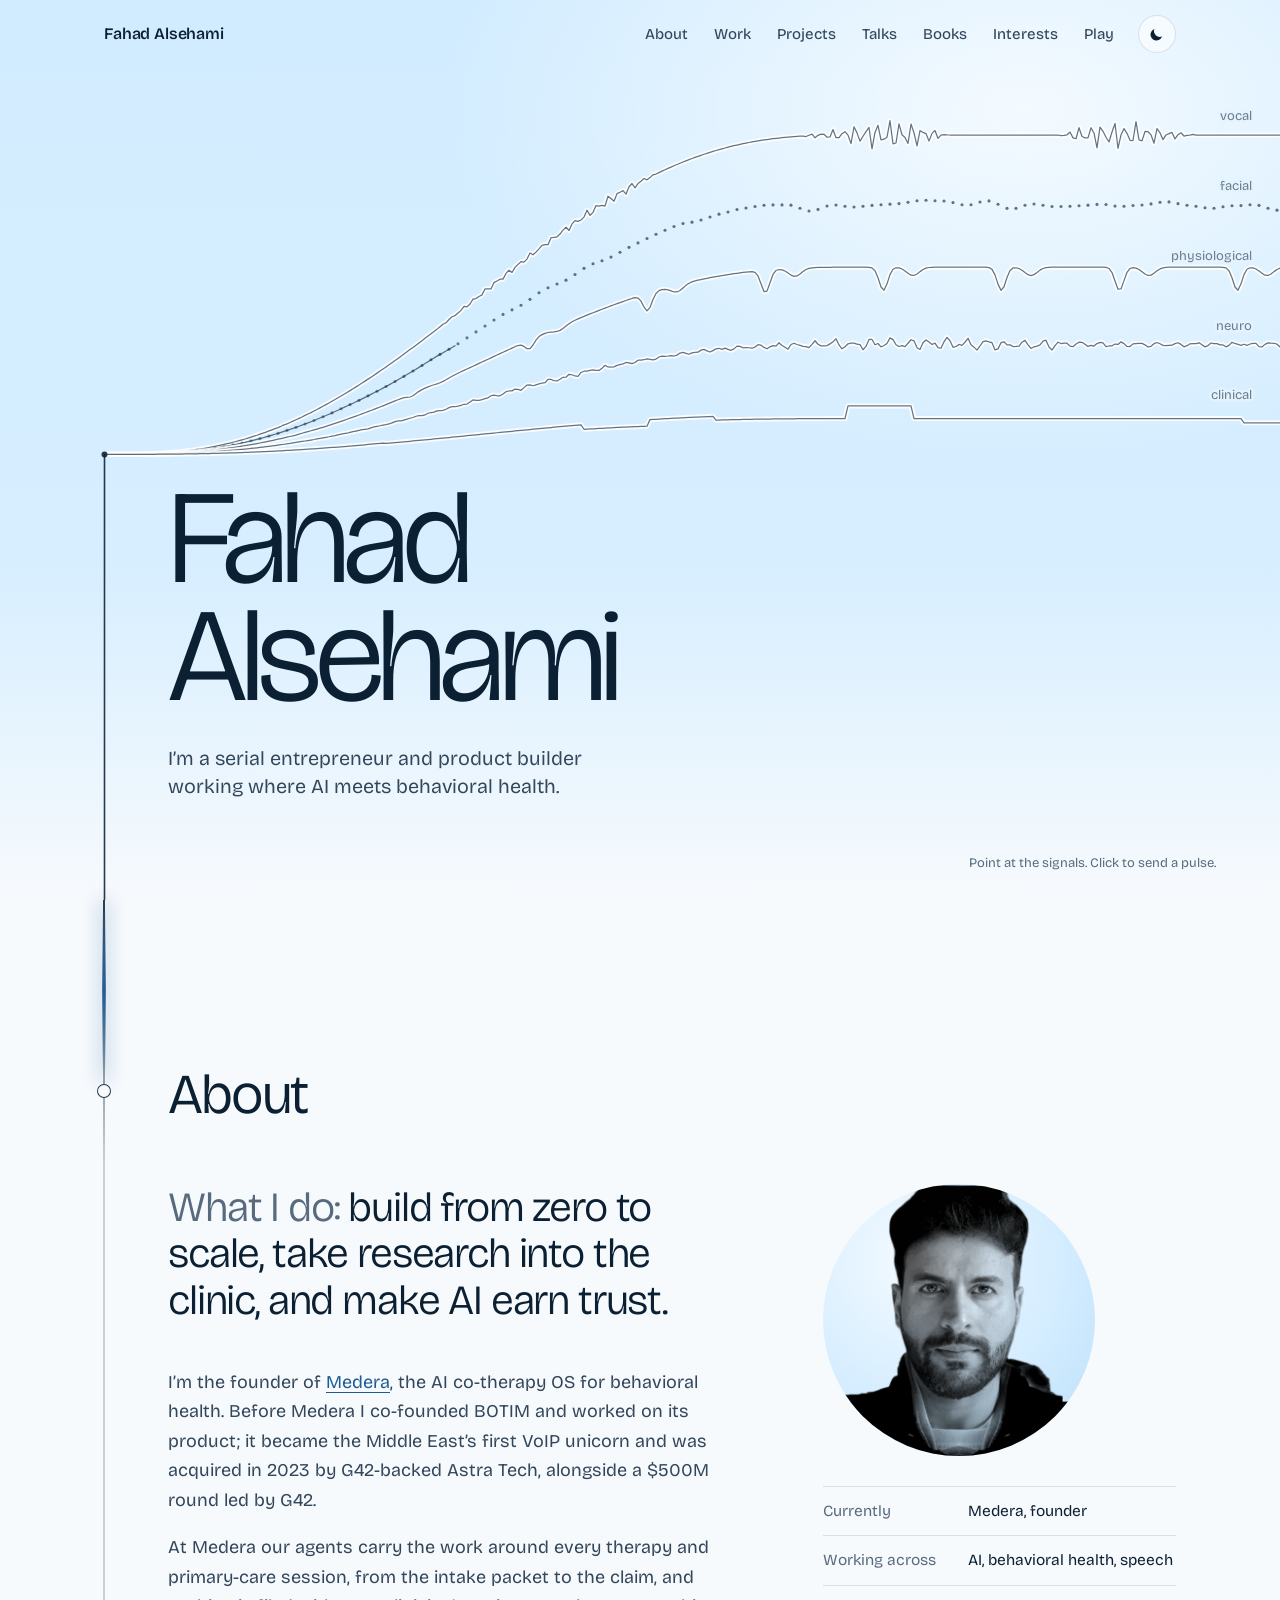
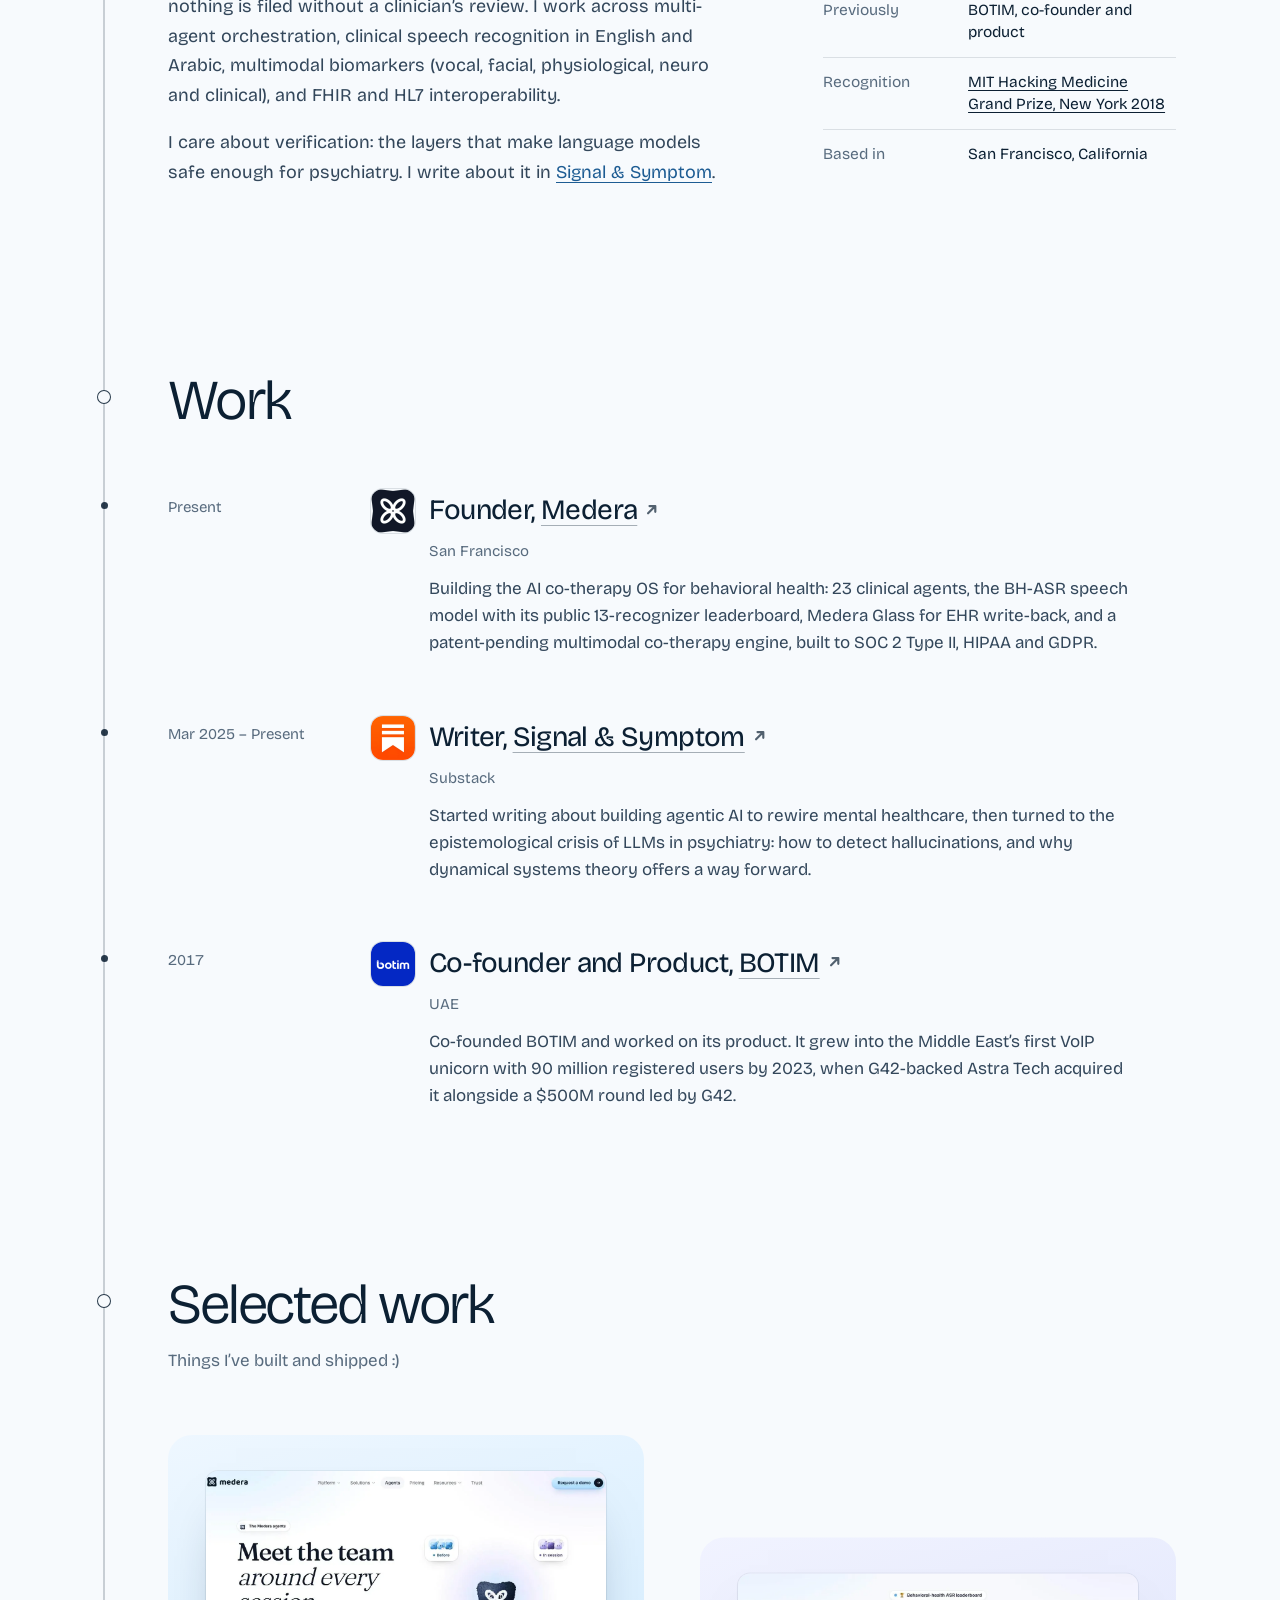
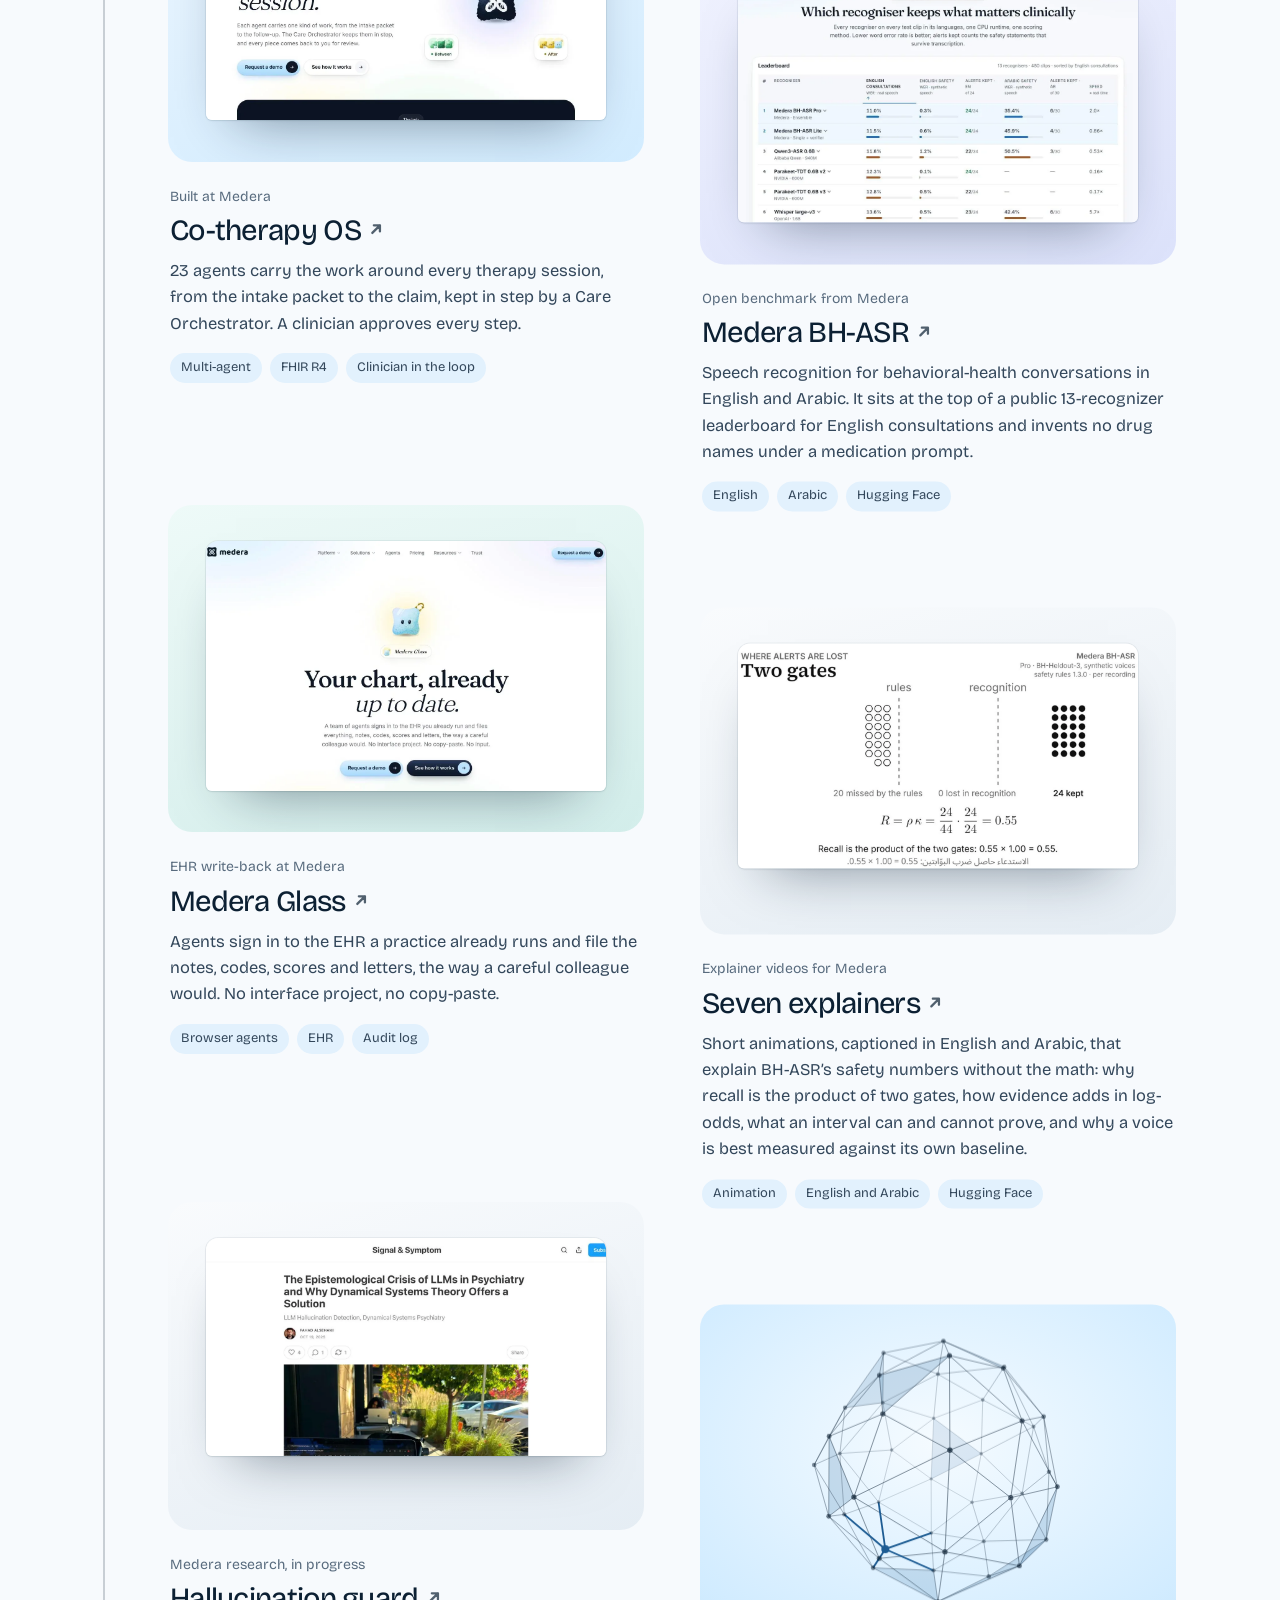
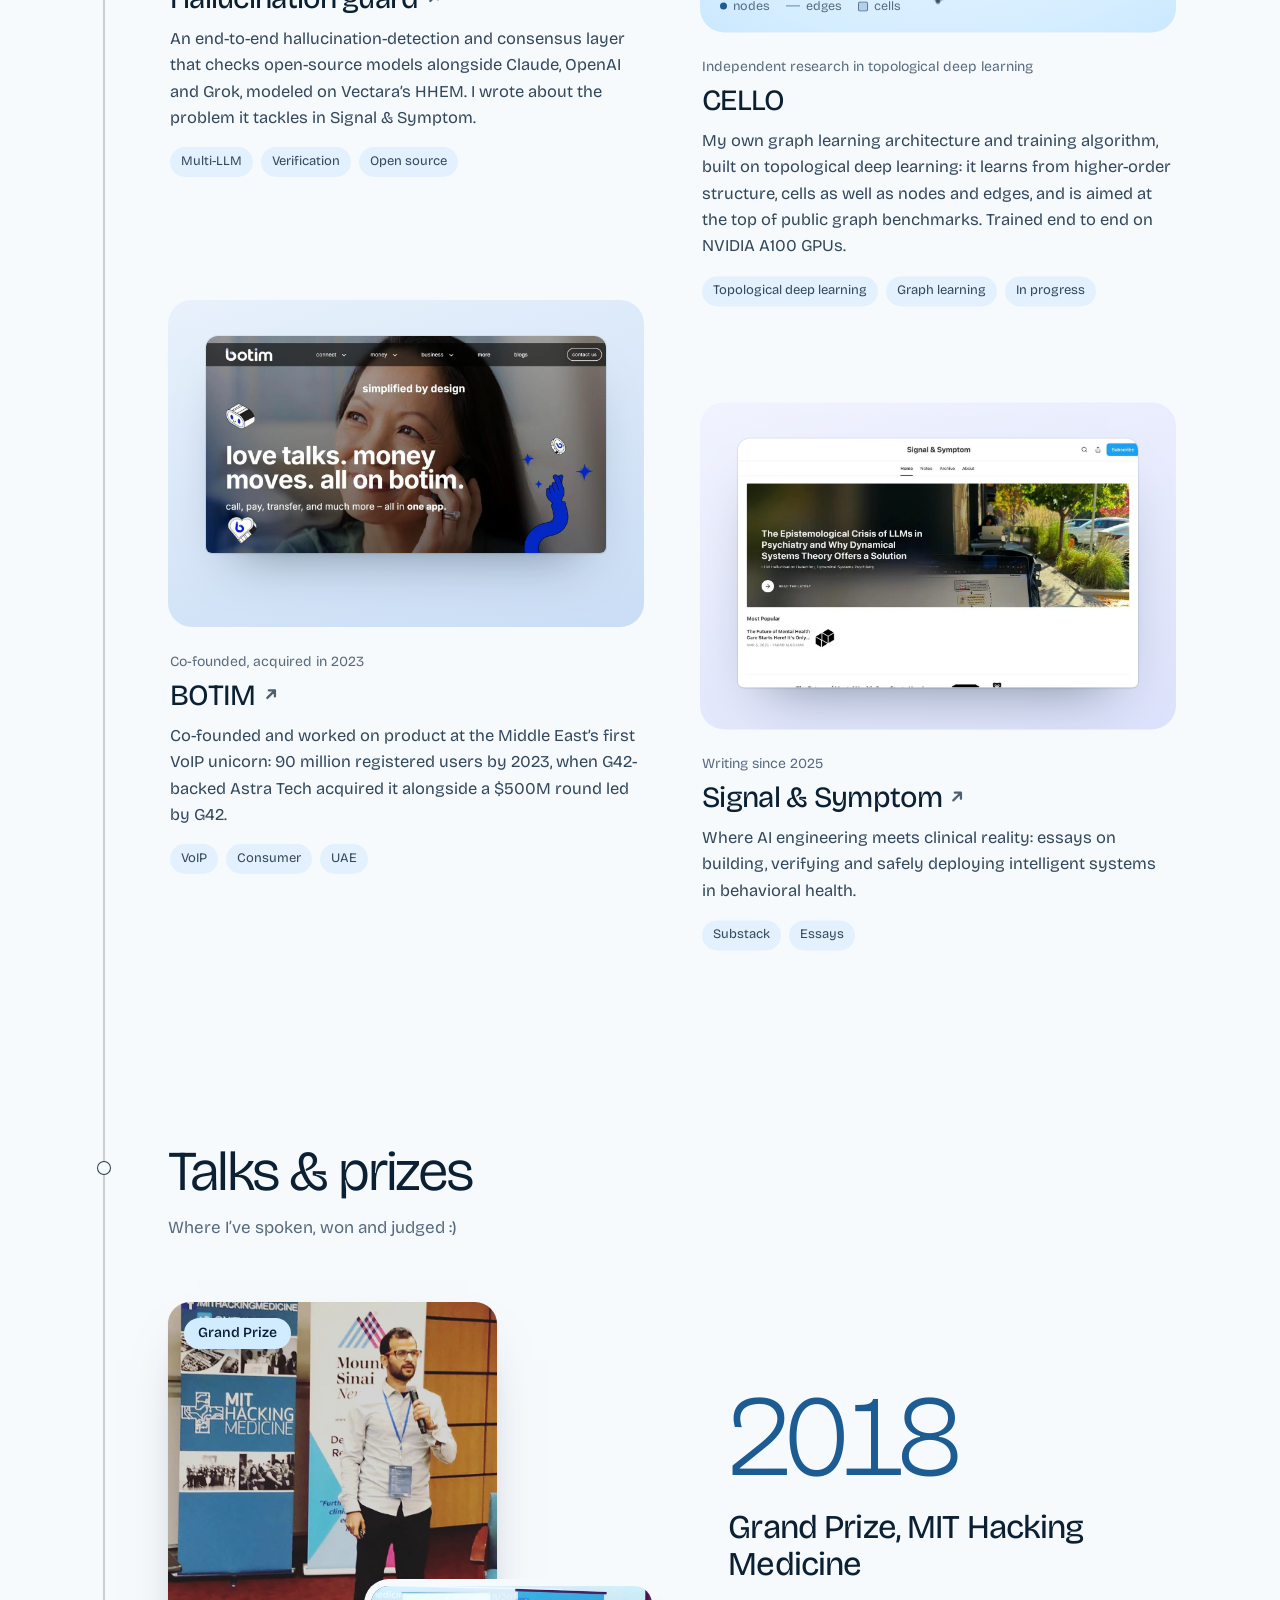
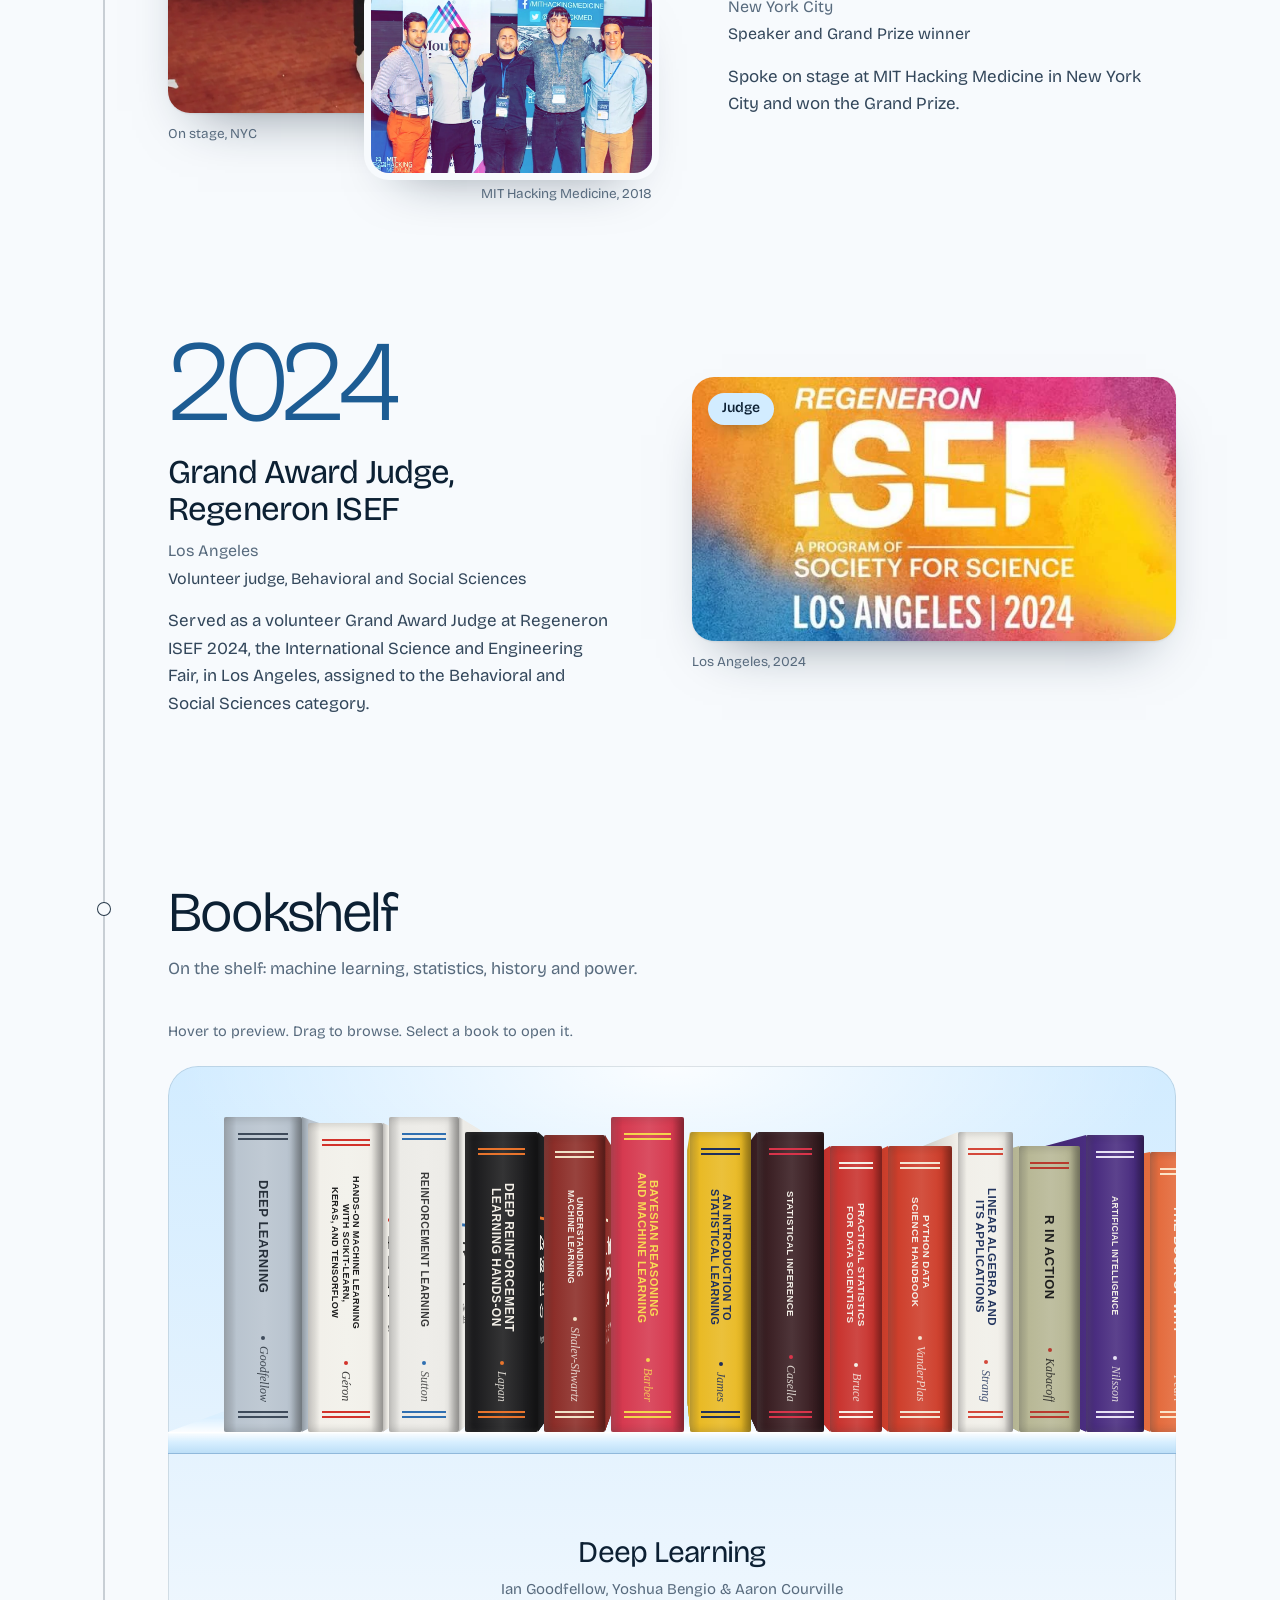
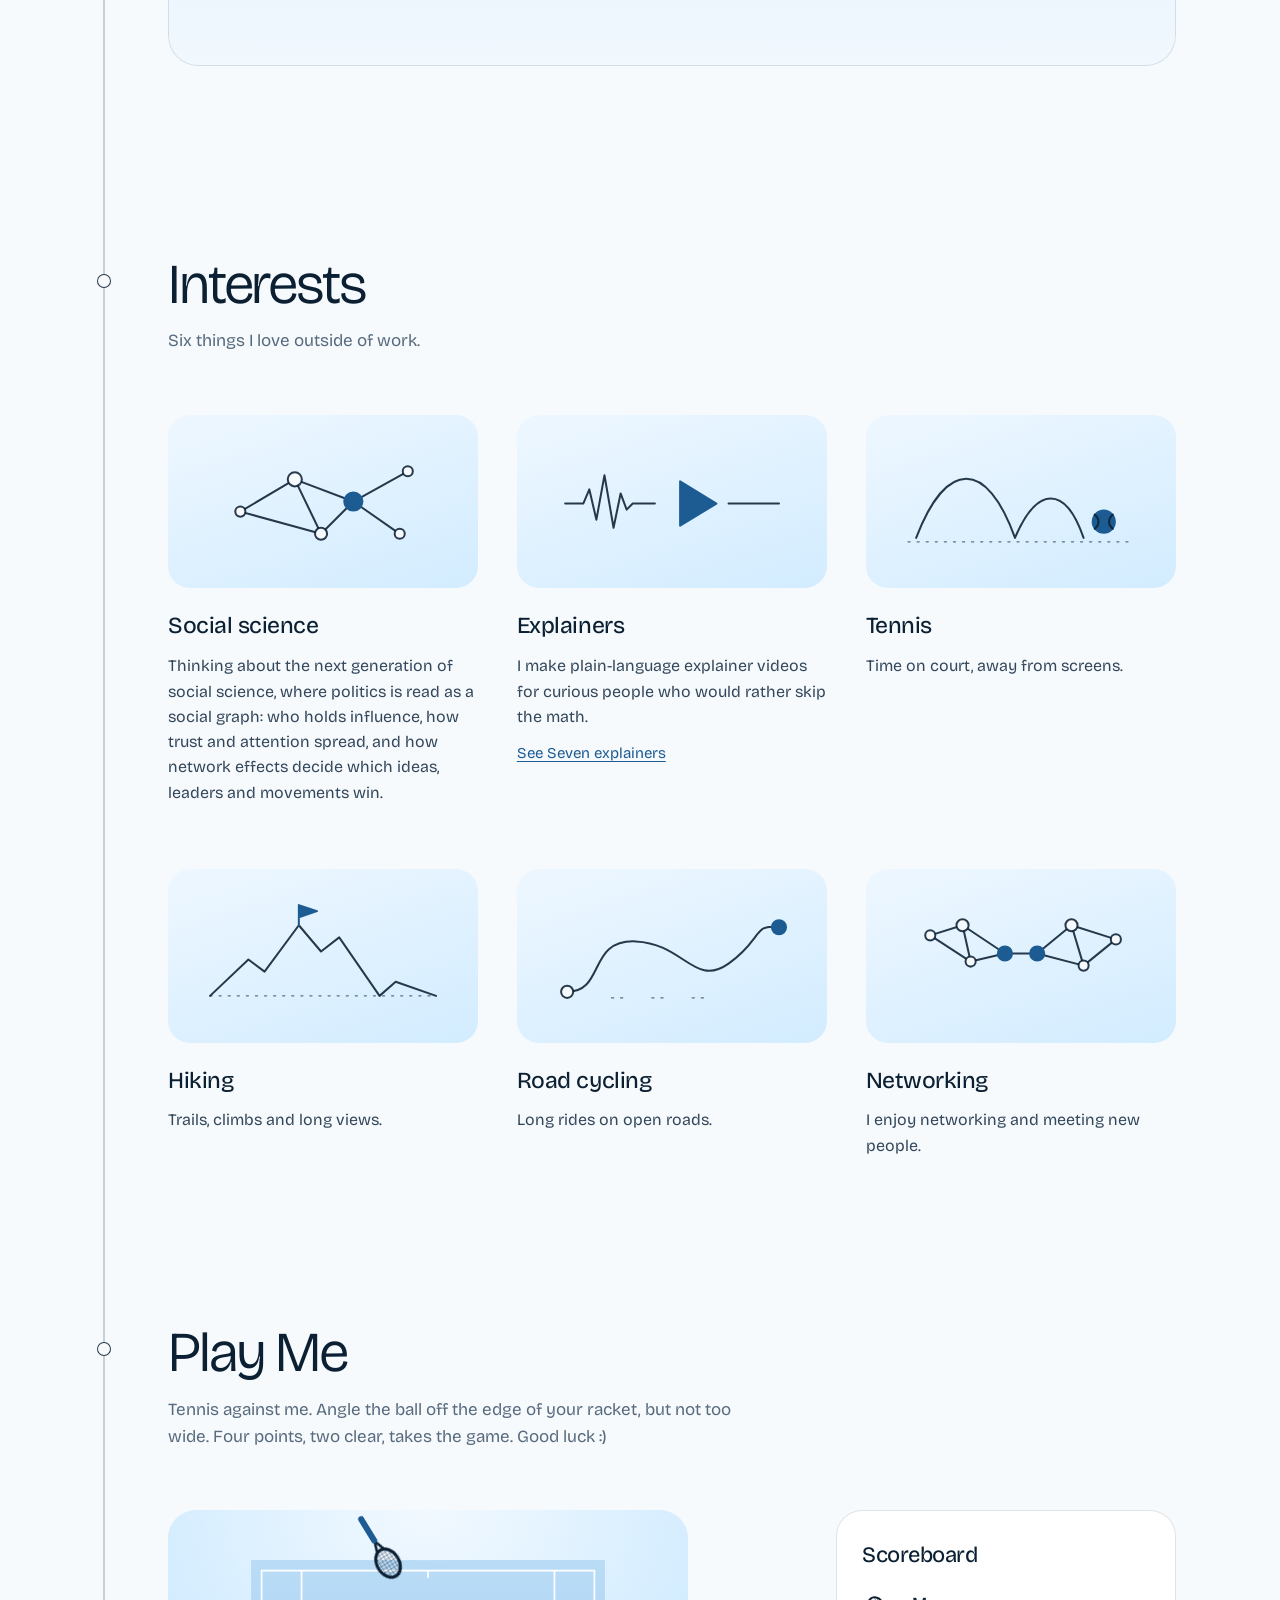
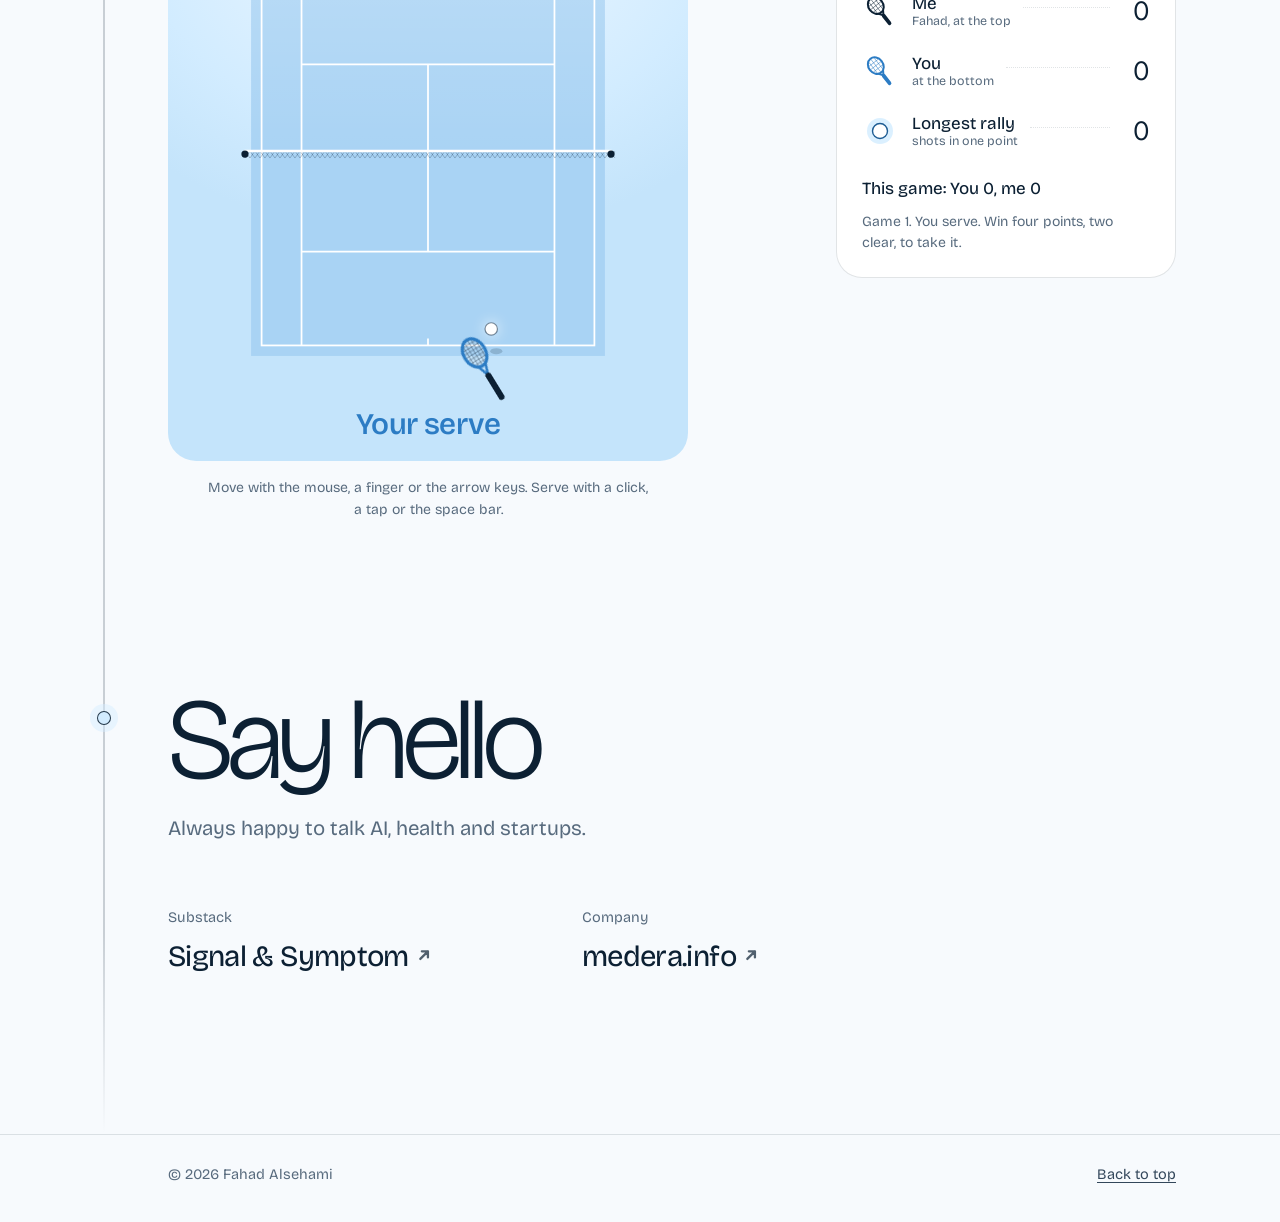
==== commit 488f3e40: "Redesign: page, 404, manifest and README The page now loads the signals hero and the thread. The 404" ====
--- a/index.html
+++ b/index.html
@@ -1,5 +1,5 @@
 <!doctype html>
-<html lang="en" data-theme="light" data-mode="starlight">
+<html lang="en" data-theme="light">
 <head>
   <meta charset="utf-8">
   <meta name="viewport" content="width=device-width, initial-scale=1, viewport-fit=cover">
@@ -7,8 +7,8 @@
   <meta name="description" content="Fahad Alsehami is a serial entrepreneur: founder of Medera, the AI co-therapy OS for behavioral health, and co-founder of BOTIM.">
   <meta name="author" content="Fahad Alsehami">
   <meta name="color-scheme" content="light dark">
-  <meta name="theme-color" content="#050508">
-
+  <meta name="theme-color" content="#D2ECFF" media="(prefers-color-scheme: light)">
+  <meta name="theme-color" content="#08131F" media="(prefers-color-scheme: dark)">
   <link rel="canonical" href="https://fahadama.info/">
 
   <!-- Sharing previews. Link previews need full URLs, so these name the live domain. -->
@@ -25,93 +25,85 @@
   <link rel="icon" href="assets/img/favicon-32.png" sizes="32x32" type="image/png">
   <link rel="apple-touch-icon" href="assets/img/apple-touch-icon.png">
   <link rel="manifest" href="site.webmanifest">
+  <link rel="preload" href="assets/fonts/bricolage-grotesque.woff2" as="font" type="font/woff2" crossorigin>
 
+  <!-- Pick the theme before first paint so nothing flashes: a saved choice wins, otherwise the device setting. -->
   <script>
-    /* Theme and starlight are decided before the first paint, so nothing flashes.
-       Every visit opens in starlight; "Turn the lights on" shows the lit site.
-       Add ?lights=on to a link to skip starlight. */
     (function () {
-      var root = document.documentElement, theme, lit;
-      try { theme = localStorage.getItem("theme"); } catch (e) {}
-      if (theme !== "light" && theme !== "dark") {
-        theme = window.matchMedia && matchMedia("(prefers-color-scheme: dark)").matches ? "dark" : "light";
-      }
-      root.setAttribute("data-theme", theme);
-      try { lit = sessionStorage.getItem("lights") === "on"; } catch (e) {}
-      if (/[?&]lights=on\b/.test(location.search)) lit = true;
-      root.setAttribute("data-mode", lit ? "lit" : "starlight");
-      root.classList.add("js");
-      if (location.protocol.indexOf("http") === 0) {
-        ["newsreader", "geist-mono"].forEach(function (f) {
-          var l = document.createElement("link");
-          l.rel = "preload"; l.as = "font"; l.type = "font/woff2"; l.crossOrigin = "anonymous";
-          l.href = "assets/fonts/" + f + ".woff2";
-          document.head.appendChild(l);
-        });
-      }
+      var t = null;
+      try { t = localStorage.getItem("theme"); } catch (e) {}
+      if (t !== "light" && t !== "dark") t = window.matchMedia && matchMedia("(prefers-color-scheme: dark)").matches ? "dark" : "light";
+      document.documentElement.setAttribute("data-theme", t);
+      document.documentElement.classList.add("js");
     })();
   </script>
   <link rel="stylesheet" href="assets/css/site.css">
 </head>
 <body>
-  <canvas class="starfield" aria-hidden="true"></canvas>
-  <div class="light-pool" aria-hidden="true"></div>
-  <a class="skip-link" href="#main">Skip to content</a>
+  <a class="skip" href="#main">Skip to content</a>
 
-  <div class="page">
-    <header class="top">
-      <button type="button" class="portrait" aria-label="Portrait of Fahad Alsehami. Switch between light and dark theme.">
-        <span class="portrait-disc">
-          <img class="portrait-img" src="content/images/portrait.webp" width="560" height="560" alt="" fetchpriority="high">
-        </span>
-        <canvas class="portrait-particles" aria-hidden="true"></canvas>
-      </button>
-
-      <div class="controls">
-        <span class="controls-label" aria-hidden="true">Starlight</span>
-        <button type="button" class="control control-star" aria-label="Turn the lights on and show the site">
-          <svg viewBox="0 0 24 24" aria-hidden="true"><circle cx="12" cy="12" r="1.6"/><circle cx="6.5" cy="8" r="1"/><circle cx="17.5" cy="7" r="1.2"/><circle cx="8" cy="16.5" r="1.1"/><circle cx="16.5" cy="16" r="0.9"/><circle cx="12" cy="5" r="0.7"/><circle cx="19" cy="12.5" r="0.7"/><circle cx="5" cy="12.5" r="0.7"/><circle cx="12" cy="19" r="0.8"/></svg>
+  <header class="bar" id="bar">
+    <div class="bar-inner">
+      <a class="wordmark" href="#top" data-slot="wordmark">Fahad Alsehami</a>
+      <nav class="nav" id="nav" aria-label="Sections">
+        <ul class="nav-list" data-slot="nav"></ul>
+      </nav>
+      <div class="bar-tools">
+        <button class="theme-toggle" type="button" aria-label="Switch to dark theme">
+          <svg class="icon-moon" viewBox="0 0 20 20" aria-hidden="true"><path d="M15.6 12.9A6.6 6.6 0 0 1 7.1 4.4a6.6 6.6 0 1 0 8.5 8.5Z"/></svg>
+          <svg class="icon-sun" viewBox="0 0 20 20" aria-hidden="true"><circle cx="10" cy="10" r="3.4"/><path d="M10 1.8v2.1M10 16.1v2.1M1.8 10h2.1M16.1 10h2.1M4.2 4.2l1.5 1.5M14.3 14.3l1.5 1.5M4.2 15.8l1.5-1.5M14.3 5.7l1.5-1.5"/></svg>
         </button>
-        <button type="button" class="control control-theme" aria-label="Switch to dark theme">
-          <svg viewBox="0 0 24 24" aria-hidden="true"><circle cx="12" cy="12" r="7.25" fill="none" stroke="currentColor" stroke-width="1.5"/><path d="M12 4.75a7.25 7.25 0 0 1 0 14.5Z"/></svg>
+        <button class="menu-toggle" type="button" aria-expanded="false" aria-controls="nav">
+          <span class="menu-label">Menu</span>
+          <span class="menu-icon" aria-hidden="true"><i></i><i></i></span>
         </button>
       </div>
-    </header>
+    </div>
+  </header>
 
-    <main id="main" tabindex="-1">
-      <section class="hero" aria-labelledby="greeting">
-        <h1 id="greeting" data-bind="greeting">Hello! I’m Fahad</h1>
-        <p class="intro" data-bind="intro">I’m a serial entrepreneur and product builder working where AI meets behavioral health.</p>
-      </section>
+  <!-- Hero: five signals flow in from the right and fuse into the thread that runs down the page. -->
+  <section class="hero" id="top" aria-labelledby="hero-name">
+    <canvas class="signals" aria-hidden="true"></canvas>
+    <div class="hero-copy">
+      <h1 class="hero-name" id="hero-name" data-slot="name">Fahad Alsehami</h1>
+      <p class="hero-intro" data-slot="intro">I'm a serial entrepreneur and product builder working where AI meets behavioral health.</p>
+    </div>
+    <p class="hero-hint" data-slot="hint" aria-hidden="true"></p>
+  </section>
 
-      <div class="tabs" role="tablist" aria-label="Sections" data-slot="tabs"></div>
-      <div class="panels" data-slot="panels"></div>
+  <main id="main" class="story" tabindex="-1">
+    <div class="wrap">
+      <div class="thread" aria-hidden="true"><span class="thread-glow"></span><span class="thread-pulse"></span></div>
 
-      <section class="contact" aria-labelledby="contact-title">
-        <div class="contact-head">
-          <h2 class="contact-title" id="contact-title"><span class="visually-hidden" data-bind="contactTitle">Say hello</span><canvas class="hello-canvas" aria-hidden="true"></canvas></h2>
-          <p class="contact-note" data-bind="contactNote"></p>
-        </div>
-        <ul class="contact-list" data-slot="contact"></ul>
-      </section>
+      <section class="chapter" id="about" aria-labelledby="about-title" data-slot="about"></section>
+      <section class="chapter" id="experience" aria-labelledby="experience-title" data-slot="experience"></section>
+      <section class="chapter" id="projects" aria-labelledby="projects-title" data-slot="projects"></section>
+      <section class="chapter" id="talks" aria-labelledby="talks-title" data-slot="talks"></section>
+      <section class="chapter" id="bookshelf" aria-labelledby="bookshelf-title" data-slot="bookshelf"></section>
+      <section class="chapter" id="interests" aria-labelledby="interests-title" data-slot="interests"></section>
+      <section class="chapter" id="play" aria-labelledby="play-title" data-slot="play"></section>
+      <section class="chapter chapter-contact" id="contact" aria-labelledby="contact-title" data-slot="contact"></section>
+    </div>
+  </main>
 
-      <noscript>
-        <p class="noscript">Fahad Alsehami: serial entrepreneur, founder of <a href="https://www.medera.info">Medera</a> and co-founder of BOTIM. Writing at <a href="https://alsehami.substack.com">Signal &amp; Symptom</a>. Turn on JavaScript to see the full site.</p>
-      </noscript>
-    </main>
+  <footer class="foot">
+    <div class="wrap foot-inner">
+      <p class="foot-name">© <span data-slot="year">2026</span> Fahad Alsehami</p>
+      <a class="foot-top" href="#top">Back to top</a>
+    </div>
+  </footer>
 
-    <footer class="foot">
-      <p class="foot-who"><span data-bind="name">Fahad Alsehami</span><span data-bind="location"></span></p>
-      <a class="foot-top" href="#">Back to top <span aria-hidden="true">↑</span></a>
-    </footer>
-  </div>
+  <p class="sr-only sr-status" role="status" aria-live="polite"></p>
 
-  <div class="sr-status visually-hidden" role="status" aria-live="polite"></div>
+  <noscript>
+    <div class="noscript">
+      <p>Fahad Alsehami is a serial entrepreneur: founder of <a href="https://www.medera.info">Medera</a>, the AI co-therapy OS for behavioral health, and co-founder of BOTIM. He writes <a href="https://alsehami.substack.com">Signal &amp; Symptom</a>.</p>
+    </div>
+  </noscript>
 
   <script src="content/site.js"></script>
-  <script src="assets/js/particles.js"></script>
-  <script src="assets/js/starfield.js"></script>
-  <script src="assets/js/mini-ui.js"></script>
+  <script src="assets/js/signals.js"></script>
+  <script src="assets/js/complex.js"></script>
   <script src="assets/js/bookshelf.js"></script>
   <script src="assets/js/play.js"></script>
   <script src="assets/js/site.js"></script>
--- a/assets/css/site.css
+++ b/assets/css/site.css
@@ -1,1173 +1,584 @@
 /* ==========================================================================
-   Fahad Alsehami — personal site
-   Three looks share one layout:
-     html[data-mode="starlight"]  the night sky every visit opens in
-     html[data-mode="lit"]        the site with the lights on
-       html[data-theme="light"|"dark"]
+   Fahad Alsehami — styles
+   One typeface (Bricolage Grotesque), one signature colour (sky #D2ECFF),
+   and one bold idea: five signals that fuse into a thread down the page.
+   Light tokens under :root, dark under [data-theme="dark"].
    ========================================================================== */
 
-/* ---------- Fonts (self-hosted, SIL Open Font License) ---------- */
+/* ---------- Font (self-hosted, SIL Open Font License) ---------- */
 @font-face {
-  font-family: "Newsreader";
-  src: url("../fonts/newsreader.woff2") format("woff2-variations"), url("../fonts/newsreader.woff2") format("woff2");
+  font-family: "Bricolage Grotesque";
+  src: url("../fonts/bricolage-grotesque.woff2") format("woff2-variations"), url("../fonts/bricolage-grotesque.woff2") format("woff2");
   font-weight: 200 800;
   font-style: normal;
   font-display: swap;
 }
-@font-face {
-  font-family: "Geist";
-  src: url("../fonts/geist.woff2") format("woff2-variations"), url("../fonts/geist.woff2") format("woff2");
-  font-weight: 100 900;
-  font-style: normal;
-  font-display: swap;
-}
-@font-face {
-  font-family: "Geist Mono";
-  src: url("../fonts/geist-mono.woff2") format("woff2-variations"), url("../fonts/geist-mono.woff2") format("woff2");
-  font-weight: 100 900;
-  font-style: normal;
-  font-display: swap;
-}
-@font-face {
-  font-family: "Caveat";
-  src: url("../fonts/caveat.woff2") format("woff2-variations"), url("../fonts/caveat.woff2") format("woff2");
-  font-weight: 400 700;
-  font-style: normal;
-  font-display: swap;
-}
 
 /* ---------- Tokens ---------- */
 :root {
-  --bg: #EEEAE0;
-  --ink: #181713;
-  --ink-2: #6B665E;
-  --ink-3: #6D675F;
-  --ink-4: #8F897F;
-  --rule: #CBC4B8;
-  --rule-2: #DDD7CB;
-  --accent: #AD4B2B;
-  --hover: rgba(255, 255, 255, 0.4);
-  --disc: #E2DDD2;
-  --surface: #F5F2EB;
-  --shadow: 0 28px 50px -30px rgba(52, 38, 24, 0.55), 0 2px 6px -2px rgba(52, 38, 24, 0.12);
-  --crayon-red: #D2462C;
-  --crayon-blue: #4D5BC2;
-  --crayon-green: #8DB66B;
-  --paper: #F7F4EC;
-
-  --serif: "Newsreader", "Iowan Old Style", Georgia, serif;
-  --sans: "Geist", ui-sans-serif, system-ui, -apple-system, "Segoe UI", Roboto, sans-serif;
-  --mono: "Geist Mono", ui-monospace, "SF Mono", Menlo, Consolas, monospace;
-  --hand: "Caveat", "Bradley Hand", "Comic Sans MS", cursive;
-
-  --wrap: 940px;
-  --gutter: 24px;
+  --sky: #D2ECFF;          /* the signature */
+  --sky-hi: #EAF6FF;
+  --sky-lo: #BCDFF9;
+  --ink: #0C2033;          /* text and traces: deep blue, not black */
+  --ink-2: #33475B;
+  --slate: #586B7E;
+  --tide: #1D5C93;         /* links and lit details on light ground */
+  --paper: #F7FAFD;
+  --surface: #FFFFFF;
+  --line: rgba(12, 32, 51, 0.12);
+  --thread: rgba(12, 32, 51, 0.2);
+  --tag: #E2F1FD;
+  --mat: linear-gradient(162deg, #EEF7FF 0%, #D2ECFF 100%);
+  --shadow-img: 0 1px 2px rgba(12, 32, 51, 0.08), 0 28px 54px -30px rgba(12, 32, 51, 0.5);
+  --focus: #1D5C93;
+  --hero-bg:
+    radial-gradient(70% 60% at 80% 12%, rgba(255, 255, 255, 0.75) 0%, rgba(255, 255, 255, 0) 65%),
+    linear-gradient(180deg, #D2ECFF 0%, #D6EEFF 62%, #F7FAFD 100%);
+
+  --sig-ink: rgba(12, 32, 51, 0.62);
+  --sig-strong: rgba(12, 32, 51, 0.88);
+  --sig-glow: rgba(255, 255, 255, 0.85);
+  --sig-label: rgba(12, 32, 51, 0.56);
+  --sig-halo: rgba(228, 243, 255, 0.92);
+  --sig-light: rgba(255, 255, 255, 0.7);
+  --sig-pulse: #FFFFFF;
+  --sig-core: #1D5C93;
+  --pulse-core: #1D5C93;
+  --pulse-halo: rgba(29, 92, 147, 0.26);
+  --sig-font: "Bricolage Grotesque", ui-sans-serif, system-ui, sans-serif;
+  --cx-ink: rgba(12, 32, 51, 0.5);
+  --cx-cell: rgba(29, 92, 147, 0.2);
+  --cx-hub: #1D5C93;
+  --cx-node: rgba(12, 32, 51, 0.72);
+
+  --font: "Bricolage Grotesque", ui-sans-serif, system-ui, -apple-system, "Segoe UI", Roboto, sans-serif;
+  --gutter: clamp(20px, 5vw, 64px);
+  --indent: 64px;
+  --max: 1200px;
+  --ease: cubic-bezier(0.2, 0.7, 0.2, 1);
   color-scheme: light;
 }
-
 :root[data-theme="dark"] {
-  --bg: #181714;
-  --ink: #EEE9DE;
-  --ink-2: #A9A39A;
-  --ink-3: #88827A;
-  --ink-4: #6C675E;
-  --rule: #34312B;
-  --rule-2: #2A2823;
-  --accent: #D96945;
-  --hover: rgba(255, 255, 255, 0.025);
-  --disc: #262420;
-  --surface: #1F1D19;
-  --shadow: 0 28px 50px -30px rgba(0, 0, 0, 0.9), 0 2px 6px -2px rgba(0, 0, 0, 0.5);
-  --paper: #EDE7DA;
+  --ink: #E6F1FB;
+  --ink-2: #B9CBDC;
+  --slate: #8CA3B9;
+  --tide: #D2ECFF;
+  --paper: #07121D;
+  --surface: #0D1C2B;
+  --line: rgba(210, 236, 255, 0.13);
+  --thread: rgba(210, 236, 255, 0.22);
+  --tag: rgba(210, 236, 255, 0.09);
+  --mat: linear-gradient(162deg, #12293E 0%, #0B1A29 100%);
+  --shadow-img: 0 1px 2px rgba(0, 0, 0, 0.4), 0 30px 56px -30px rgba(0, 0, 0, 0.85);
+  --focus: #D2ECFF;
+  --hero-bg:
+    radial-gradient(60% 55% at 80% 14%, rgba(210, 236, 255, 0.13) 0%, rgba(210, 236, 255, 0) 65%),
+    linear-gradient(180deg, #0B1D2F 0%, #091827 60%, #07121D 100%);
+
+  --sig-ink: rgba(210, 236, 255, 0.66);
+  --sig-strong: rgba(210, 236, 255, 0.95);
+  --sig-glow: rgba(210, 236, 255, 0.14);
+  --sig-label: rgba(210, 236, 255, 0.58);
+  --sig-halo: rgba(13, 31, 49, 0.92);
+  --sig-light: rgba(210, 236, 255, 0.16);
+  --sig-pulse: #F2FAFF;
+  --sig-core: #FFFFFF;
+  --pulse-core: #FFFFFF;
+  --pulse-halo: rgba(210, 236, 255, 0.5);
+  --cx-ink: rgba(210, 236, 255, 0.5);
+  --cx-cell: rgba(210, 236, 255, 0.15);
+  --cx-hub: #D2ECFF;
+  --cx-node: rgba(210, 236, 255, 0.8);
   color-scheme: dark;
 }
 
-:root[data-mode="starlight"] {
-  --bg: #050508;
-  --ink: #F4F0E8;
-  --ink-2: #CFC9BE;
-  --ink-3: #ABA59A;
-  --ink-4: #7E786F;
-  --rule: rgba(244, 240, 232, 0.2);
-  --rule-2: rgba(244, 240, 232, 0.1);
-  --accent: #E99474;
-  --hover: transparent;
-  --disc: transparent;
-  color-scheme: dark;
-}
-
 /* ---------- Base ---------- */
-*,
-*::before,
-*::after { box-sizing: border-box; }
-
+*, *::before, *::after { box-sizing: border-box; }
 html {
   -webkit-text-size-adjust: 100%;
   text-size-adjust: 100%;
-  background: var(--bg);
   scroll-behavior: smooth;
-}
-
+  background: var(--paper);
+}
 body {
   margin: 0;
-  min-height: 100vh;
-  background: var(--bg);
+  background: var(--paper);
   color: var(--ink);
-  font-family: var(--sans);
-  font-size: 16px;
-  line-height: 1.5;
-  letter-spacing: -0.008em;
+  font-family: var(--font);
+  font-size: 17px;
+  line-height: 1.6;
+  font-optical-sizing: auto;
   -webkit-font-smoothing: antialiased;
   -moz-osx-font-smoothing: grayscale;
   text-rendering: optimizeLegibility;
-  transition: background-color 0.6s ease, color 0.6s ease;
-}
-
-img,
-svg,
-canvas { display: block; }
-
-a { color: inherit; }
-
-button {
-  font: inherit;
-  color: inherit;
-}
-
-:focus-visible {
-  outline: 2px solid var(--accent);
-  outline-offset: 3px;
+  overflow-x: hidden;
+}
+::selection { background: var(--sky); color: #0C2033; }
+img { max-width: 100%; }
+a { color: var(--tide); text-decoration-thickness: 1px; text-underline-offset: 0.2em; }
+a:hover { text-decoration-thickness: 2px; }
+:focus-visible { outline: 2px solid var(--focus); outline-offset: 3px; border-radius: 6px; }
+h1, h2, h3, p, ul, ol, dl, dd, figure { margin: 0; }
+[hidden] { display: none !important; }
+.sr-only {
+  position: absolute !important;
+  width: 1px; height: 1px;
+  padding: 0; margin: -1px;
+  overflow: hidden; clip: rect(0 0 0 0); white-space: nowrap; border: 0;
+}
+.skip {
+  position: fixed;
+  top: 12px; left: 12px;
+  z-index: 100;
+  padding: 10px 16px;
+  border-radius: 999px;
+  background: var(--ink);
+  color: var(--paper);
+  font-size: 15px;
+  text-decoration: none;
+  transform: translateY(-160%);
+}
+.skip:focus { transform: none; }
+.nobr { white-space: nowrap; }
+.out { display: inline-block; width: 0.62em; height: 0.62em; margin-left: 0.22em; vertical-align: 0.05em; fill: none; stroke: currentColor; stroke-width: 1.5; stroke-linecap: round; stroke-linejoin: round; opacity: 0.7; }
+
+.wrap {
+  position: relative;
+  max-width: var(--max);
+  margin: 0 auto;
+  padding: 0 var(--gutter);
+}
+
+/* ---------- Bar ---------- */
+.bar {
+  position: fixed;
+  top: 0; left: 0; right: 0;
+  z-index: 50;
+  transition: background-color 0.3s ease, box-shadow 0.3s ease;
+}
+.bar-inner {
+  display: flex;
+  align-items: center;
+  gap: 24px;
+  max-width: var(--max);
+  height: 68px;
+  margin: 0 auto;
+  padding: 0 var(--gutter);
+}
+.bar.is-solid {
+  background: color-mix(in srgb, var(--paper) 84%, transparent);
+  -webkit-backdrop-filter: blur(16px) saturate(1.5);
+  backdrop-filter: blur(16px) saturate(1.5);
+  box-shadow: 0 1px 0 var(--line);
+}
+.wordmark {
+  margin-right: auto;
+  color: var(--ink);
+  font-size: 16px;
+  font-weight: 560;
+  letter-spacing: -0.01em;
+  text-decoration: none;
+  white-space: nowrap;
+}
+.nav-list { display: flex; gap: 26px; list-style: none; padding: 0; }
+.nav-list a {
+  position: relative;
+  color: var(--ink-2);
+  font-size: 15px;
+  font-weight: 450;
+  text-decoration: none;
+}
+.nav-list a:hover { color: var(--ink); }
+.nav-list a[aria-current]::after {
+  content: "";
+  position: absolute;
+  left: 50%;
+  bottom: -9px;
+  width: 5px; height: 5px;
+  margin-left: -2.5px;
+  border-radius: 50%;
+  background: var(--tide);
+}
+.nav-list a[aria-current] { color: var(--ink); }
+.bar-tools { display: flex; align-items: center; gap: 10px; }
+.theme-toggle,
+.menu-toggle {
+  display: inline-grid;
+  place-items: center;
+  height: 38px;
+  border: 1px solid var(--line);
+  border-radius: 999px;
+  background: color-mix(in srgb, var(--surface) 55%, transparent);
+  color: var(--ink);
+  cursor: pointer;
+}
+.theme-toggle { width: 38px; }
+.theme-toggle svg { width: 18px; height: 18px; fill: none; stroke: currentColor; stroke-width: 1.5; stroke-linecap: round; }
+.theme-toggle .icon-moon { fill: currentColor; stroke: none; }
+.theme-toggle .icon-sun { display: none; }
+[data-theme="dark"] .theme-toggle .icon-sun { display: block; }
+[data-theme="dark"] .theme-toggle .icon-moon { display: none; }
+.menu-toggle { display: none; grid-auto-flow: column; gap: 10px; padding: 0 14px 0 16px; font: inherit; font-size: 15px; }
+.menu-icon { display: grid; gap: 5px; width: 16px; }
+.menu-icon i { display: block; height: 1.5px; background: currentColor; transition: transform 0.25s var(--ease); }
+.menu-open .menu-icon i:first-child { transform: translateY(3.25px) rotate(45deg); }
+.menu-open .menu-icon i:last-child { transform: translateY(-3.25px) rotate(-45deg); }
+
+/* ---------- Hero ---------- */
+.hero {
+  position: relative;
+  min-height: max(660px, 100svh);
+  overflow: hidden;
+  background: var(--hero-bg);
+  touch-action: pan-y;
+}
+.signals { position: absolute; inset: 0; width: 100%; height: 100%; display: block; }
+.hero-copy {
+  position: absolute;
+  left: 0; right: 0;
+  bottom: clamp(56px, 11vh, 132px);
+  max-width: var(--max);
+  margin: 0 auto;
+  padding: 0 var(--gutter) 0 calc(var(--gutter) + var(--indent));
+  pointer-events: none;
+}
+.hero-copy a { pointer-events: auto; }
+.hero-name {
+  font-size: clamp(60px, 10.4vw, 156px);
+  font-weight: 290;
+  line-height: 0.88;
+  letter-spacing: -0.048em;
+  color: var(--ink);
+}
+.hero-name .w { display: block; }
+.hero-intro {
+  max-width: 32ch;
+  text-wrap: balance;
+  margin-top: clamp(20px, 2.6vw, 30px);
+  font-size: clamp(18px, 1.55vw, 22px);
+  font-weight: 380;
+  line-height: 1.42;
+  color: var(--ink-2);
+}
+.hero-hint {
+  position: absolute;
+  right: var(--gutter);
+  bottom: 26px;
+  font-size: 13px;
+  color: var(--slate);
+  opacity: 0;
+  transition: opacity 0.8s ease 0.4s;
+}
+.hero.is-ready .hero-hint { opacity: 1; }
+.js .hero-copy { animation: rise 1s 0.25s var(--ease) both; }
+@keyframes rise { from { opacity: 0; transform: translateY(18px); } }
+
+/* ---------- The thread ---------- */
+.story { position: relative; outline: none; }
+.thread {
+  position: absolute;
+  top: 0; bottom: 0;
+  left: var(--gutter);
+  width: 1.6px;
+  margin-left: -0.8px;
+  background: linear-gradient(180deg, var(--sig-strong) 0, var(--thread) 260px, var(--thread) calc(100% - 200px), transparent 100%);
+  pointer-events: none;
+  --p: 0;
+}
+.thread-glow {
+  position: absolute;
+  left: -1.5px;
+  width: 4.6px;
+  height: 180px;
+  top: max(0px, calc(var(--p) * 100% - 90px));
   border-radius: 4px;
-}
-
-::selection { background: color-mix(in srgb, var(--accent) 22%, transparent); }
-
-[hidden] { display: none !important; }
-
-.visually-hidden {
-  position: absolute !important;
-  width: 1px;
-  height: 1px;
-  margin: -1px;
-  padding: 0;
-  overflow: hidden;
-  clip: rect(0 0 0 0);
-  white-space: nowrap;
-  border: 0;
-}
-
-.skip-link {
-  position: fixed;
-  left: 12px;
-  top: -60px;
-  z-index: 50;
-  padding: 8px 14px;
-  border-radius: 8px;
-  background: var(--ink);
-  color: var(--bg);
-  font-family: var(--mono);
-  font-size: 12px;
-  text-decoration: none;
-  transition: top 0.2s ease;
-}
-.skip-link:focus { top: 12px; }
-
-main:focus { outline: none; }
-
-/* ---------- Page frame ---------- */
-.page {
-  position: relative;
-  z-index: 1;
-  max-width: calc(var(--wrap) + 2 * var(--gutter));
-  margin: 0 auto;
-  padding: 56px var(--gutter) 0;
-}
-
-.top {
-  position: relative;
-  height: 152px;
-}
-
-/* Portrait */
+  background: linear-gradient(180deg, transparent, var(--tide) 50%, transparent);
+  box-shadow: 0 0 18px 2px color-mix(in srgb, var(--tide) 35%, transparent);
+  opacity: 0.85;
+}
+.thread-pulse {
+  position: absolute;
+  left: -9px;
+  top: 0;
+  width: 19px; height: 19px;
+  border-radius: 50%;
+  background: radial-gradient(circle, var(--pulse-core) 0 2.6px, var(--pulse-halo) 3.8px, transparent 70%);
+  box-shadow: 0 0 16px 2px var(--pulse-halo);
+  opacity: 0;
+}
+.thread.is-pulsing .thread-pulse { animation: pulse-down 2.6s cubic-bezier(0.45, 0, 0.6, 1) forwards; }
+@keyframes pulse-down {
+  0% { top: 0; opacity: 1; }
+  92% { opacity: 1; }
+  100% { top: calc(100% - 20px); opacity: 0; }
+}
+
+/* ---------- Chapters ---------- */
+.chapter {
+  position: relative;
+  padding: clamp(104px, 13vw, 176px) 0 0 var(--indent);
+  scroll-margin-top: 64px;
+}
+.chapter-head { position: relative; margin-bottom: clamp(36px, 5vw, 60px); }
+.node {
+  position: absolute;
+  left: calc(-1 * var(--indent) - 7px);
+  top: 0.32em;
+  width: 14px; height: 14px;
+  border: 1.6px solid var(--sig-strong);
+  border-radius: 50%;
+  background: var(--paper);
+  font-size: clamp(34px, 4.4vw, 58px);
+  transition: background-color 0.4s ease, box-shadow 0.4s ease;
+}
+.chapter.is-current .node { background: var(--sky); box-shadow: 0 0 0 7px color-mix(in srgb, var(--sky) 45%, transparent); }
+.chapter-title {
+  font-size: clamp(34px, 4.4vw, 58px);
+  font-weight: 330;
+  line-height: 1.02;
+  letter-spacing: -0.038em;
+}
+.chapter-note {
+  max-width: 54ch;
+  margin-top: 14px;
+  font-size: 17px;
+  color: var(--slate);
+}
+
+/* ---------- About ---------- */
+.about {
+  display: grid;
+  grid-template-columns: minmax(0, 1.6fr) minmax(250px, 1fr);
+  gap: clamp(40px, 7vw, 112px);
+  align-items: start;
+}
+.about-statement {
+  max-width: 19em;
+  margin-bottom: clamp(30px, 3.6vw, 44px);
+  font-size: clamp(28px, 3.25vw, 44px);
+  font-weight: 320;
+  line-height: 1.12;
+  letter-spacing: -0.028em;
+}
+.about-lead { color: var(--slate); }
+.about-body p {
+  max-width: 62ch;
+  margin-bottom: 18px;
+  font-size: 18px;
+  line-height: 1.64;
+  color: var(--ink-2);
+}
 .portrait {
   position: relative;
-  display: block;
-  width: 152px;
-  height: 152px;
-  padding: 0;
-  border: 0;
-  border-radius: 50%;
-  background: none;
-  cursor: pointer;
-  perspective: 600px;
-}
-.portrait-disc {
-  position: absolute;
-  inset: 0;
+  width: min(100%, 272px);
+  aspect-ratio: 1;
+  margin-bottom: 30px;
   overflow: hidden;
   border-radius: 50%;
-  background: var(--disc);
-  transition: background-color 0.6s ease, opacity 0.6s ease;
-}
-.portrait-img {
-  position: absolute;
-  left: 4%;
-  top: 1%;
-  width: 92%;
-  height: 102%;
+  background: radial-gradient(circle at 34% 28%, #F4FAFF 0%, #D2ECFF 58%, #B9DDF8 100%);
+  isolation: isolate;
+}
+.portrait img {
+  display: block;
+  width: 100%;
+  height: 100%;
   object-fit: cover;
-  object-position: center top;
-  transform: rotateY(var(--turn-y, 0deg)) rotateX(var(--turn-x, 0deg)) translate(var(--shift-x, 0px), var(--shift-y, 0px));
-  transform-origin: 50% 70%;
-  transition: transform 0.5s cubic-bezier(0.2, 0.7, 0.2, 1), filter 0.6s ease;
-  will-change: transform;
-}
-:root[data-theme="dark"] .portrait-img { filter: grayscale(1) contrast(1.06) brightness(0.96); }
-.portrait-particles {
-  position: absolute;
-  inset: -8px;
-  width: calc(100% + 16px);
-  height: calc(100% + 16px);
-  opacity: 0;
-  pointer-events: none;
-  transition: opacity 0.8s ease;
-}
-:root[data-mode="starlight"] .portrait-disc { opacity: 0; }
-:root[data-mode="starlight"] .portrait-particles { opacity: 1; }
-
-/* Controls */
-.controls {
-  position: absolute;
-  top: -1px;
-  right: 0;
-  display: flex;
-  align-items: center;
-  gap: 10px;
-}
-.controls-label {
-  margin-right: 2px;
-  font-family: var(--mono);
-  font-size: 11.2px;
-  color: var(--ink-3);
-  letter-spacing: -0.01em;
-  opacity: 0;
-  pointer-events: none;
-  transition: opacity 0.4s ease;
-}
-.controls.is-hinting .controls-label,
-.controls:has(.control-star:hover) .controls-label,
-.controls:has(.control-star:focus-visible) .controls-label { opacity: 1; }
-:root[data-mode="starlight"] .controls-label { opacity: 0; }
-
-.control {
-  display: grid;
-  place-items: center;
-  width: 42px;
-  height: 42px;
-  padding: 0;
-  border: 1px solid var(--rule);
-  border-radius: 50%;
-  background: transparent;
-  color: var(--ink);
-  cursor: pointer;
-  transition: border-color 0.3s ease, background-color 0.3s ease, color 0.3s ease, box-shadow 0.4s ease;
-}
-.control:hover { border-color: var(--ink-3); }
-.control svg {
-  width: 18px;
-  height: 18px;
-  fill: currentColor;
-}
-.control-star svg circle { transition: transform 0.6s ease; transform-origin: 12px 12px; }
-.control-star:hover svg circle { transform: scale(1.12); }
-
-:root[data-mode="starlight"] .control-star {
-  border-color: rgba(244, 240, 232, 0.55);
-  box-shadow: 0 0 0 4px rgba(233, 148, 116, 0.08), 0 0 22px 2px rgba(233, 148, 116, 0.22);
-  animation: beacon 3.2s ease-in-out infinite;
-}
-:root[data-mode="starlight"] .control-theme { opacity: 0.45; cursor: default; }
-:root[data-mode="starlight"] .control-star {
-  position: fixed;
-  z-index: 20;
-  top: 55px;
-  right: max(calc(var(--gutter) + 52px), calc(50% - var(--wrap) / 2 + 52px));
-  background: rgba(5, 5, 8, 0.6);
-}
-:root[data-mode="starlight"] .portrait { cursor: pointer; }
-:root.portrait-plain[data-mode="starlight"] .portrait-disc {
-  opacity: 1;
-  background: transparent;
-  -webkit-mask-image: var(--grain, none);
-  mask-image: var(--grain, none);
-  -webkit-mask-size: 120px 120px;
-  mask-size: 120px 120px;
-}
-:root.portrait-plain[data-mode="starlight"] .portrait-img { filter: brightness(1.15) saturate(0.9); }
-@keyframes beacon {
-  50% { box-shadow: 0 0 0 7px rgba(233, 148, 116, 0.05), 0 0 30px 6px rgba(233, 148, 116, 0.3); }
-}
-
-/* ---------- Hero ---------- */
-.hero { padding-top: 26px; }
-
-.hero h1 {
-  margin: 0;
-  font-family: var(--serif);
-  font-size: clamp(2.75rem, 1.4rem + 4.2vw, 4.1rem);
-  font-weight: 400;
-  line-height: 0.97;
-  letter-spacing: -0.035em;
-}
-
-.intro {
-  max-width: 636px;
-  margin: 30px 0 0;
-  font-family: var(--mono);
-  font-size: 16px;
-  font-weight: 300;
-  line-height: 1.7;
-  letter-spacing: -0.026em;
-}
-
-/* ---------- Tabs ---------- */
-.tabs {
-  display: flex;
-  gap: 54px;
-  height: 56px;
-  margin-top: 52px;
-  border-top: 1px solid var(--rule);
-  border-bottom: 1px solid var(--rule);
-  overflow-x: auto;
-  scrollbar-width: none;
-}
-.tabs::-webkit-scrollbar { display: none; }
-
-.tab {
-  position: relative;
-  flex: none;
-  height: 100%;
-  padding: 0;
-  border: 0;
-  background: none;
-  color: var(--ink-3);
-  font-family: var(--mono);
-  font-size: 12.64px;
-  font-weight: 540;
-  letter-spacing: -0.01em;
-  cursor: pointer;
-  transition: color 0.25s ease;
-}
-.tab:hover { color: var(--ink); }
-.tab[aria-selected="true"] { color: var(--ink); }
-.tab::after {
-  content: "";
-  position: absolute;
-  left: 0;
-  right: 0;
-  bottom: -1px;
-  height: 2px;
-  background: var(--accent);
-  transform: scaleX(0);
-  transform-origin: left;
-  transition: transform 0.35s cubic-bezier(0.3, 0.7, 0.2, 1);
-}
-.tab[aria-selected="true"]::after { transform: scaleX(1); }
-.tab:focus-visible { outline-offset: -4px; }
-
-/* ---------- Panels ---------- */
-.panels { padding-top: 80px; }
-.panel[hidden] { display: none; }
-.panel { animation: panel-in 0.45s cubic-bezier(0.2, 0.7, 0.2, 1) both; }
-@keyframes panel-in {
-  from { opacity: 0; transform: translateY(8px); }
-}
-
-.panel-head {
-  display: grid;
-  grid-template-columns: minmax(0, 1fr) 368px;
-  align-items: end;
-  gap: 24px;
-}
-.panel-title {
-  margin: 0;
-  font-family: var(--serif);
-  font-size: 48px;
-  font-weight: 400;
-  line-height: 1.04;
-  letter-spacing: -0.03em;
-}
-.panel-note {
-  max-width: 340px;
-  margin: 0 0 6px 0;
-  justify-self: start;
-  font-family: var(--mono);
-  font-size: 13.6px;
-  line-height: 1.72;
-  letter-spacing: -0.018em;
-  color: var(--ink-2);
-}
-
-/* ---------- About ---------- */
-.statement {
-  max-width: 640px;
-  margin: 0;
-  font-family: var(--serif);
-  font-size: 49px;
-  font-weight: 400;
-  line-height: 1.12;
-  letter-spacing: -0.03em;
-}
-.statement span { display: block; }
-
-.about-grid {
-  display: grid;
-  grid-template-columns: minmax(0, 532px) minmax(0, 298px);
-  justify-content: space-between;
-  gap: 48px;
-  margin-top: 70px;
-}
-
-.about-copy p {
-  margin: 0 0 18px;
-  font-family: var(--mono);
-  font-size: 13.6px;
-  line-height: 1.8;
-  letter-spacing: -0.018em;
-}
-.about-copy p:last-child { margin-bottom: 0; }
-.about-copy a,
-.prose-link {
-  text-decoration-line: underline;
-  text-decoration-thickness: 1px;
-  text-decoration-color: var(--rule);
-  text-underline-offset: 3px;
-  transition: text-decoration-color 0.2s ease, color 0.2s ease;
-}
-.about-copy a:hover,
-.prose-link:hover { text-decoration-color: var(--accent); }
-
-.facts {
-  margin: 0;
-  border-bottom: 1px solid var(--rule-2);
-}
+  filter: grayscale(1) contrast(1.08) brightness(1.06);
+  mix-blend-mode: multiply;
+}
+[data-theme="dark"] .portrait { background: radial-gradient(circle at 34% 28%, #2C4C6B 0%, #15304A 60%, #0D1C2B 100%); }
+[data-theme="dark"] .portrait img { mix-blend-mode: luminosity; filter: grayscale(1) contrast(1.05) brightness(1.08); }
+.facts { display: grid; }
 .fact {
   display: grid;
-  grid-template-columns: 115px minmax(0, 1fr);
-  gap: 0;
-  padding: 15px 0 16px;
-  border-top: 1px solid var(--rule-2);
-  font-family: var(--mono);
-  font-size: 11.2px;
-  line-height: 1.6;
-  letter-spacing: -0.01em;
-}
-.fact dt { color: var(--ink-3); }
-.fact dd { margin: 0; }
-
-.emblem {
-  width: 132px;
-  height: 132px;
-  margin: 46px auto 0;
-}
-
-/* ---------- Contact ---------- */
-.contact { padding-top: 150px; }
-
-.contact-head {
-  display: flex;
-  flex-wrap: wrap;
-  align-items: baseline;
-  gap: 8px 26px;
-}
-.contact-title {
-  position: relative;
-  margin: 0;
-  width: 176px;
-  height: 58px;
-}
-.hello-canvas {
-  position: absolute;
-  left: -4px;
-  top: -6px;
-  width: 190px;
-  height: 72px;
-}
-.contact-note {
-  margin: 0;
-  font-family: var(--mono);
-  font-size: 13.6px;
-  letter-spacing: -0.018em;
-  color: var(--ink-2);
-}
-
-.contact-list {
+  grid-template-columns: 8.6em minmax(0, 1fr);
+  gap: 12px;
+  padding: 13px 0;
+  border-top: 1px solid var(--line);
+  font-size: 15.5px;
+  line-height: 1.45;
+}
+.fact dt { color: var(--slate); }
+.fact dd a { color: var(--ink); }
+
+/* ---------- Work ---------- */
+.roles { display: grid; gap: clamp(40px, 4.6vw, 60px); list-style: none; padding: 0; }
+.role {
+  position: relative;
   display: grid;
-  grid-template-columns: repeat(3, minmax(0, 1fr));
-  margin: 46px 0 0;
-  padding: 26px 0 24px;
-  list-style: none;
-  border-top: 1px solid var(--rule);
-  border-bottom: 1px solid var(--rule);
-}
-.contact-item { position: relative; min-width: 0; }
-.contact-label {
-  display: flex;
-  align-items: center;
-  gap: 18px;
-  margin: 0;
-  font-family: var(--mono);
-  font-size: 11.2px;
-  color: var(--ink-3);
-}
-.contact-value {
-  display: inline-flex;
-  align-items: baseline;
-  gap: 8px;
-  margin-top: 6px;
-  max-width: 100%;
-  font-family: var(--serif);
-  font-size: 22px;
-  line-height: 1.25;
-  letter-spacing: -0.01em;
-  text-decoration: none;
-  overflow-wrap: anywhere;
-}
-a.contact-value:hover { color: var(--accent); }
-.contact-value .arrow {
-  font-family: var(--mono);
-  font-size: 12px;
-  color: var(--ink-3);
-  transition: transform 0.2s ease;
-}
-a.contact-value:hover .arrow { transform: translate(2px, -2px); }
-.contact-item.is-primary::before {
+  grid-template-columns: 10.5em minmax(0, 1fr);
+  gap: 24px;
+}
+.role::before {
   content: "";
   position: absolute;
-  left: -13px;
-  top: 33px;
-  width: 4px;
-  height: 4px;
+  left: calc(-1 * var(--indent) - 3.5px);
+  top: 13px;
+  width: 7px; height: 7px;
   border-radius: 50%;
-  background: var(--accent);
-}
-.copy-btn {
-  display: inline-flex;
-  align-items: center;
-  gap: 6px;
-  padding: 0;
-  border: 0;
-  background: none;
-  color: var(--ink-3);
-  font-family: var(--mono);
-  font-size: 11.2px;
-  cursor: pointer;
-}
-.copy-btn:hover { color: var(--ink); }
-.copy-btn svg { width: 11px; height: 11px; fill: none; stroke: currentColor; stroke-width: 1.4; }
-.copy-btn .done { display: none; color: var(--accent); }
-.copy-btn.is-copied .idle { display: none; }
-.copy-btn.is-copied .done { display: inline; }
-
-/* ---------- Footer ---------- */
-.foot {
-  display: flex;
-  flex-wrap: wrap;
-  justify-content: space-between;
-  gap: 10px 28px;
-  padding: 24px 0 72px;
-  font-family: var(--mono);
-  font-size: 11.2px;
-  color: var(--ink-3);
-}
-.foot-who { display: flex; flex-wrap: wrap; gap: 4px 28px; margin: 0; }
-.foot-top { text-decoration: none; }
-.foot-top:hover { color: var(--ink); }
-
-.noscript {
-  margin-top: 60px;
-  font-family: var(--mono);
-  font-size: 13.6px;
-  line-height: 1.8;
-}
-
-/* ---------- Experience ---------- */
-.roles {
-  margin: 0;
-  padding: 0;
-  list-style: none;
-  border-bottom: 1px solid var(--rule);
-}
-.role {
-  position: relative;
-  display: grid;
-  grid-template-columns: 206px minmax(0, 300px) minmax(0, 1fr);
-  padding: 42px 0 44px;
-  border-top: 1px solid var(--rule);
-}
-.role::before,
-.role::after {
-  content: "";
-  position: absolute;
-  top: 0;
-  bottom: 0;
-  opacity: 0;
-  pointer-events: none;
-  transition: opacity 0.25s ease;
-}
-.role::before { left: -18px; right: -18px; background: var(--hover); }
-.role::after { left: -18px; width: 2px; background: var(--accent); }
-.role:hover::before,
-.role:hover::after { opacity: 1; }
-.role > * { position: relative; z-index: 1; }
-
-.role-when {
+  background: var(--sig-strong);
+}
+.role-when { padding-top: 6px; font-size: 15px; color: var(--slate); font-variant-numeric: tabular-nums; }
+.role-title {
   display: flex;
   align-items: center;
   gap: 14px;
-  align-self: start;
-  margin-top: -5px;
-}
-.role-logo {
-  flex: none;
-  width: 40px;
-  height: 40px;
-  border-radius: 10px;
-  object-fit: contain;
-}
-.role-dates {
-  margin: 0;
-  font-family: var(--mono);
-  font-size: 11.2px;
-  color: var(--ink-3);
-}
-.role-title {
-  margin: 0;
-  padding-right: 24px;
-  font-family: var(--serif);
-  font-size: 28px;
-  font-weight: 400;
-  line-height: 1.08;
-  letter-spacing: -0.03em;
-}
-.role-org {
-  margin: 14px 0 0;
-  padding-right: 24px;
-  font-family: var(--mono);
-  font-size: 11.2px;
-  line-height: 1.6;
-  color: var(--ink-3);
-}
-.role-org a {
-  color: var(--ink-3);
-  text-decoration-line: underline;
-  text-decoration-color: var(--rule);
-  text-underline-offset: 3px;
-}
-.role-org a:hover { color: var(--ink); text-decoration-color: var(--accent); }
-.role-detail {
-  margin: 0;
-  font-family: var(--mono);
-  font-size: 13.6px;
-  line-height: 1.78;
-  letter-spacing: -0.018em;
-  color: var(--ink-2);
-}
+  font-size: clamp(22px, 2.2vw, 28px);
+  font-weight: 430;
+  line-height: 1.2;
+  letter-spacing: -0.022em;
+}
+.role-title a { color: var(--ink); text-decoration-color: color-mix(in srgb, var(--ink) 35%, transparent); }
+.role-logo { flex: none; width: 44px; height: 44px; border-radius: 12px; box-shadow: 0 0 0 1px var(--line); }
+.role-place, .role-detail { margin-left: 58px; }
+.role-place { margin-top: 6px; font-size: 15px; color: var(--slate); }
+.role-detail { max-width: 64ch; margin-top: 12px; font-size: 17px; color: var(--ink-2); }
 
 /* ---------- Projects ---------- */
-.work-grid {
+.works {
+  --stagger: clamp(0px, 8vw, 112px);
   display: grid;
   grid-template-columns: repeat(2, minmax(0, 1fr));
-  gap: 56px 28px;
-  margin: 52px 0 0;
-  padding: 0;
+  column-gap: clamp(28px, 4.4vw, 64px);
+  row-gap: clamp(64px, 7.5vw, 104px);
+  padding: 0 0 var(--stagger);
   list-style: none;
 }
+.work { position: relative; scroll-margin-top: 96px; }
+.work:nth-child(even) { transform: translateY(var(--stagger)); }
 .work-media {
   position: relative;
   display: block;
-  aspect-ratio: 456 / 285;
+  aspect-ratio: 16 / 11;
   overflow: hidden;
-  border-radius: 16px;
-  box-shadow: var(--shadow);
-  isolation: isolate;
-  transform: translateZ(0);
-  transition: transform 0.45s cubic-bezier(0.2, 0.7, 0.2, 1), box-shadow 0.45s ease;
-}
-a.work-media:hover { transform: translateY(-3px); }
-.work-eyebrow {
-  margin: 27px 0 0;
-  font-family: var(--mono);
-  font-size: 10.88px;
-  letter-spacing: -0.01em;
-  color: var(--accent);
-}
+  border-radius: 24px;
+  background: var(--mat);
+}
+.work.tone-lilac .work-media { background: linear-gradient(162deg, #F1F3FF 0%, #DCE2FB 100%); }
+.work.tone-mint .work-media { background: linear-gradient(162deg, #EEFAF8 0%, #D3EEEB 100%); }
+.work.tone-blue .work-media { background: linear-gradient(162deg, #E8F1FC 0%, #C9DDF5 100%); }
+.work.tone-paper .work-media { background: linear-gradient(162deg, #F9FBFD 0%, #E5EDF4 100%); }
+[data-theme="dark"] .work .work-media { background: var(--mat); }
+.work-media img {
+  position: absolute;
+  left: 8%;
+  top: 11%;
+  width: 84%;
+  height: auto;
+  border-radius: 12px 12px 6px 6px;
+  box-shadow: var(--shadow-img), 0 0 0 1px rgba(12, 32, 51, 0.06);
+}
+.work-media.is-drawn { background: radial-gradient(90% 90% at 50% 42%, #F5FBFF 0%, #D2ECFF 72%, #C3E4FB 100%); }
+[data-theme="dark"] .work-media.is-drawn { background: radial-gradient(90% 90% at 50% 42%, #173452 0%, #0D2032 72%, #0A1826 100%); }
+.complex-canvas { position: absolute; inset: 0; width: 100%; height: 100%; }
+.complex-key {
+  position: absolute;
+  left: 20px; bottom: 16px;
+  display: flex;
+  gap: 16px;
+  font-size: 12.5px;
+  color: var(--slate);
+}
+.complex-key span { display: inline-flex; align-items: center; gap: 6px; }
+.complex-key i { display: inline-block; }
+.complex-key .k-node { width: 7px; height: 7px; border-radius: 50%; background: var(--cx-hub); }
+.complex-key .k-edge { width: 14px; height: 1.6px; background: var(--cx-ink); }
+.complex-key .k-cell { width: 10px; height: 10px; border-radius: 2px; background: var(--cx-cell); box-shadow: inset 0 0 0 1px var(--cx-ink); }
+.work-text { padding: 24px 2px 0; }
+.work-eyebrow { font-size: 14px; color: var(--slate); }
 .work-title {
-  margin: 4px 0 0;
-  font-family: var(--serif);
-  font-size: 32px;
-  font-weight: 400;
-  line-height: 1.08;
-  letter-spacing: -0.03em;
-}
-.work-title a { text-decoration: none; }
-.work-title a:hover { text-decoration: underline; text-decoration-thickness: 1px; text-underline-offset: 5px; text-decoration-color: var(--accent); }
-.work-detail {
-  margin: 14px 0 0;
-  font-family: var(--sans);
-  font-size: 14.72px;
-  line-height: 1.62;
-  letter-spacing: -0.01em;
-  color: var(--ink-2);
-}
-.work-tags {
-  margin: 12px 0 0;
-  font-family: var(--mono);
-  font-size: 10.56px;
-  letter-spacing: -0.01em;
-  color: var(--ink-3);
-}
+  margin-top: 6px;
+  font-size: clamp(24px, 2.3vw, 30px);
+  font-weight: 440;
+  line-height: 1.15;
+  letter-spacing: -0.024em;
+}
+.work-title a { color: var(--ink); text-decoration: none; }
+.work-title a:hover { text-decoration: underline; text-decoration-color: var(--tide); }
+.work-detail { max-width: 50ch; margin-top: 10px; font-size: 16.5px; line-height: 1.6; color: var(--ink-2); }
+.tags { display: flex; flex-wrap: wrap; gap: 8px; margin-top: 16px; padding: 0; list-style: none; }
+.tags li { padding: 4px 11px 5px; border-radius: 999px; background: var(--tag); font-size: 13px; color: var(--ink-2); }
+.is-flash .work-title, .is-flash .talk-title, .is-flash .interest-title { animation: flash 1.6s ease; }
+@keyframes flash { 30% { color: var(--tide); } }
+.work:focus, .talk:focus, .interest:focus { outline: none; }
 
 /* ---------- Talks & prizes ---------- */
-.talks {
-  margin: 52px 0 0;
-  padding: 0;
-  list-style: none;
-  border-bottom: 1px solid var(--rule);
-}
+.talks { display: grid; gap: clamp(80px, 10vw, 136px); padding: 0; list-style: none; }
 .talk {
   display: grid;
-  grid-template-columns: minmax(0, 430px) minmax(0, 1fr);
+  grid-template-columns: minmax(0, 1.08fr) minmax(0, 1fr);
+  gap: clamp(36px, 6vw, 92px);
   align-items: center;
-  gap: 72px;
-  padding: 64px 0 72px;
-  border-top: 1px solid var(--rule);
-}
-.talk.is-flipped { grid-template-columns: minmax(0, 1fr) minmax(0, 430px); }
+  scroll-margin-top: 96px;
+}
+.talk.is-flipped { grid-template-columns: minmax(0, 1fr) minmax(0, 1.08fr); }
 .talk.is-flipped .talk-photos { order: 2; }
-.talk:focus { outline: none; }
-
-/* Photos pinned like polaroids: the first large, a second over its corner. */
-.talk-photos { position: relative; width: 100%; }
-.talk-photos.is-pair { aspect-ratio: 430 / 500; }
-.talk-photo {
-  position: relative;
-  margin: 0;
-  padding: 10px 10px 0;
-  background: #FBF9F4;
-  box-shadow: 0 22px 40px -22px rgba(40, 30, 20, 0.6), 0 2px 5px rgba(40, 30, 20, 0.14);
-  transform: rotate(var(--tilt, -2deg));
-  transition: transform 0.45s cubic-bezier(0.2, 0.7, 0.2, 1), box-shadow 0.45s ease;
-}
-.talk-photo img { display: block; width: 100%; height: auto; }
-.talk-photo figcaption {
-  padding: 9px 4px 12px;
-  font-family: var(--hand);
-  font-size: 21px;
-  line-height: 1;
-  color: #3A3630;
-}
-.talk-photo::before { /* a strip of tape */
-  content: "";
-  position: absolute;
-  top: -11px;
-  left: 50%;
-  width: 86px;
-  height: 24px;
-  margin-left: -43px;
-  background: rgba(232, 221, 194, 0.78);
-  box-shadow: 0 1px 2px rgba(40, 30, 20, 0.12);
-  transform: rotate(-5deg);
-}
-.talk-photo:hover {
-  z-index: 3;
-  transform: rotate(0deg) translateY(-6px);
-  box-shadow: 0 30px 48px -24px rgba(40, 30, 20, 0.62), 0 2px 5px rgba(40, 30, 20, 0.14);
-}
+.talk-photos { position: relative; }
+.talk-photos.is-pair { aspect-ratio: 1 / 1.04; }
+.talk-photo img {
+  display: block;
+  width: 100%;
+  height: auto;
+  border-radius: 22px;
+  box-shadow: var(--shadow-img);
+}
+.talk-photo figcaption { margin-top: 10px; font-size: 13.5px; color: var(--slate); }
 .talk-photos.is-pair .talk-photo { position: absolute; }
-.talk-photos.is-pair .is-main { left: 1%; top: 2%; width: 64%; --tilt: -3deg; z-index: 1; }
-.talk-photos.is-pair .is-main figcaption { text-align: left; }
-.talk-photos.is-pair .is-second { right: 0; bottom: 0; width: 60%; --tilt: 3.5deg; z-index: 2; }
-.talk-photos.is-pair .is-second::before { left: 30%; transform: rotate(4deg); }
-.talk-photos.is-single { padding: 14px 0 6px; }
-.talk-photos.is-single .talk-photo { width: 90%; margin: 0 auto; --tilt: 2deg; }
-.talk-photos.is-single figcaption { text-align: center; }
-
-/* the round sticker */
+.talk-photos.is-pair .is-main { left: 0; top: 0; width: 68%; }
+.talk-photos.is-pair .is-second { right: 0; bottom: 0; width: 58%; }
+.talk-photos.is-pair .is-second img { border-radius: 18px; box-shadow: 0 0 0 7px var(--paper), var(--shadow-img); }
+.talk-photos.is-pair .is-second figcaption { text-align: right; }
 .talk-badge {
   position: absolute;
-  z-index: 4;
-  display: flex;
-  flex-direction: column;
-  align-items: center;
-  justify-content: center;
-  gap: 2px;
-  width: 88px;
-  height: 88px;
-  border-radius: 50%;
-  background: var(--accent);
-  color: #FBF7EF;
-  box-shadow: 0 10px 20px -10px rgba(40, 20, 10, 0.55), inset 0 0 0 4px rgba(255, 255, 255, 0.16);
-  transform: rotate(12deg);
-  pointer-events: none;
-}
-.talk-badge span {
-  max-width: 64px;
-  font-family: var(--mono);
-  font-size: 9.6px;
-  font-weight: 540;
-  line-height: 1.15;
-  letter-spacing: 0.04em;
-  text-align: center;
-  text-transform: uppercase;
-}
-.talk-badge b { font-family: var(--serif); font-size: 23px; font-weight: 400; line-height: 1; }
-.talk-photos.is-pair .talk-badge { top: -2%; left: calc(65% - 64px); }
-.talk-photos.is-single .talk-badge { top: -14px; right: 0; }
-
-.talk-eyebrow {
-  margin: 0;
-  font-family: var(--mono);
-  font-size: 10.88px;
-  letter-spacing: -0.01em;
-  color: var(--accent);
+  top: 16px; left: 16px;
+  z-index: 2;
+  padding: 7px 14px 8px;
+  border-radius: 999px;
+  background: var(--sky);
+  color: #0C2033;
+  font-size: 14px;
+  font-weight: 560;
+  line-height: 1.2;
+  box-shadow: 0 8px 18px -10px rgba(12, 32, 51, 0.55);
+}
+.talk-year {
+  font-size: clamp(68px, 9vw, 124px);
+  font-weight: 220;
+  line-height: 0.86;
+  letter-spacing: -0.055em;
+  color: var(--tide);
+  font-variant-numeric: tabular-nums;
 }
 .talk-title {
-  margin: 8px 0 0;
-  font-family: var(--serif);
-  font-size: 36px;
-  font-weight: 400;
-  line-height: 1.06;
-  letter-spacing: -0.03em;
-}
-.talk-role {
-  margin: 14px 0 0;
-  font-family: var(--mono);
-  font-size: 11.2px;
-  line-height: 1.6;
-  color: var(--ink-3);
-}
-.talk-detail {
-  max-width: 420px;
-  margin: 18px 0 0;
-  font-family: var(--sans);
-  font-size: 14.72px;
-  line-height: 1.62;
-  letter-spacing: -0.01em;
-  color: var(--ink-2);
-}
-.talk.is-flash .talk-title { animation: talk-flash 1.6s ease; }
-@keyframes talk-flash { 25% { color: var(--accent); } }
-
-/* ---------- Interests ---------- */
-.interests-rule { margin: 44px 0 0; border: 0; border-top: 1px solid var(--rule); }
-.interests-grid {
-  display: flex;
-  flex-wrap: wrap;
-  justify-content: center;
-  gap: 18px 6px;
-  max-width: 760px;
-  margin: 34px auto 0;
-  padding: 0;
-  list-style: none;
-}
-.interest {
-  display: grid;
-  justify-items: center;
-  width: 186px;
-  padding: 6px 0 10px;
-  border: 0;
-  background: none;
-  cursor: pointer;
-  border-radius: 12px;
-}
-.interest canvas { width: 170px; height: 150px; }
-.interest-label {
-  margin-top: 6px;
-  font-family: var(--sans);
-  font-size: 13.2px;
-  color: var(--ink-2);
-  transition: color 0.2s ease;
-}
-.interest:hover .interest-label,
-.interest:focus-visible .interest-label { color: var(--ink); }
-.interests-end { margin: 30px 0 0; border: 0; border-top: 1px solid var(--rule); }
-
-.interest-detail {
-  position: relative;
-  display: grid;
-  grid-template-columns: minmax(0, 1.05fr) minmax(0, 1fr);
-  align-items: center;
-  gap: 32px;
-  min-height: 420px;
-  padding: 40px 0;
-}
-.interest-detail canvas { width: 100%; max-width: 440px; aspect-ratio: 440 / 330; height: auto; margin: 0 auto; }
-.interest-detail h3:focus:not(:focus-visible) { outline: none; }
-.interest-detail h3 {
-  margin: 0;
-  font-family: var(--serif);
-  font-size: 42px;
-  font-weight: 400;
-  line-height: 1.05;
-  letter-spacing: -0.03em;
-}
-.interest-detail p {
-  max-width: 400px;
-  margin: 16px 0 0;
-  font-family: var(--sans);
-  font-size: 14.72px;
-  line-height: 1.62;
-  color: var(--ink-2);
-}
-.interest-close {
-  position: absolute;
-  top: 18px;
-  right: 0;
-  display: grid;
-  place-items: center;
-  width: 42px;
-  height: 42px;
-  padding: 0;
-  border: 1px solid var(--rule);
-  border-radius: 50%;
-  background: none;
-  color: var(--ink);
-  cursor: pointer;
-}
-.interest-close:hover { border-color: var(--ink-3); }
-.interest-close svg { width: 12px; height: 12px; stroke: currentColor; stroke-width: 1.6; fill: none; }
-.interest-nav {
-  display: flex;
-  gap: 18px;
-  margin-top: 28px;
-  font-family: var(--mono);
-  font-size: 11.2px;
-}
-.interest-nav button {
-  padding: 0;
-  border: 0;
-  background: none;
-  color: var(--ink-3);
-  cursor: pointer;
-}
-.interest-nav button:hover { color: var(--ink); }
-
-.polaroids {
-  display: flex;
-  margin-top: 26px;
-  padding-left: 6px;
-}
-.polaroid {
-  width: 132px;
-  margin: 0 0 0 -14px;
-  padding: 7px 7px 26px;
-  background: #FBF9F4;
-  box-shadow: 0 10px 22px -12px rgba(40, 30, 20, 0.5), 0 1px 2px rgba(40, 30, 20, 0.15);
-  transform: rotate(var(--tilt, -3deg));
-  transition: transform 0.3s ease;
-}
-.polaroid:first-child { margin-left: 0; }
-.polaroid:hover { transform: rotate(0deg) translateY(-4px); z-index: 2; }
-.polaroid img { width: 100%; aspect-ratio: 1; object-fit: cover; }
-.polaroid figcaption {
-  margin-top: 6px;
-  font-family: var(--hand);
-  font-size: 16px;
-  line-height: 1.1;
-  text-align: center;
-  color: #3A3630;
-}
-
-/* ---------- Play Me ---------- */
-.play-area {
-  display: grid;
-  grid-template-columns: minmax(0, 520px) minmax(0, 352px);
-  justify-content: space-between;
-  align-items: start;
-  gap: 32px;
-  margin-top: 46px;
-}
-
-.court-wrap {
-  position: relative;
-  width: 100%;
-  max-width: 500px;
-  aspect-ratio: 1 / 1.06;
-  margin: 0 auto;
-  border-radius: 18px;
-  cursor: crosshair;
-  outline: none;
-}
-.court-wrap:focus-visible { box-shadow: 0 0 0 2px var(--accent); }
-.court-canvas {
-  position: absolute;
-  inset: 0;
-  width: 100%;
-  height: 100%;
-  touch-action: pan-y;
-}
-
-.bun {
-  position: absolute;
-  width: 46px;
-  height: 46px;
-  pointer-events: none;
-}
-.bun-me { top: 3%; right: 3%; }
-.bun-you { bottom: 15%; left: 3%; }
-.bun .zz {
-  font-family: var(--hand);
-  font-size: 14px;
-  fill: var(--ink-3);
-  opacity: 0;
-  transition: opacity 0.3s ease;
-}
-.bun.is-asleep .zz { opacity: 1; animation: zz 2.6s ease-in-out infinite; }
-@keyframes zz { 50% { transform: translate(2px, -3px); } }
-.bun .eyes-open { display: none; }
-.bun.is-awake .eyes-open { display: inline; }
-.bun.is-awake .eyes-closed { display: none; }
-
-.court-hint {
-  margin: 14px auto 0;
-  max-width: 420px;
-  font-family: var(--mono);
-  font-size: 11.2px;
-  line-height: 1.6;
-  text-align: center;
-  color: var(--ink-3);
-}
-
-.turn-note {
-  position: absolute;
-  left: 0;
-  right: 0;
-  bottom: 0;
-  pointer-events: none;
-  margin: 0;
-  font-family: var(--hand);
-  font-size: 37.6px;
-  font-weight: 700;
-  line-height: 1;
-  text-align: center;
-  color: var(--crayon-red);
-}
-.turn-note.is-mine { color: var(--crayon-blue); }
-.turn-note svg { display: block; width: 140px; height: 10px; margin: 2px auto 0; }
-.turn-note path { fill: none; stroke: currentColor; stroke-width: 2; stroke-linecap: round; }
-.play-again {
-  display: block;
-  margin: 18px auto 0;
-  padding: 6px 16px 7px;
-  border: 1px solid var(--rule);
-  border-radius: 999px;
-  background: none;
-  font-family: var(--mono);
-  font-size: 11.2px;
-  color: var(--ink);
-  cursor: pointer;
-}
-.play-again:hover { border-color: var(--ink-3); }
-.play-again[hidden] { display: none; }
-
-.scoreboard {
-  position: relative;
-  margin: 46px 0 0;
-  padding: 44px 22px 22px 44px;
+  margin-top: 22px;
+  font-size: clamp(26px, 2.6vw, 34px);
+  font-weight: 430;
+  line-height: 1.12;
+  letter-spacing: -0.026em;
+}
+.talk-place { margin-top: 10px; font-size: 16px; color: var(--slate); }
+.talk-role { margin-top: 2px; font-size: 16px; color: var(--ink-2); }
+.talk-detail { max-width: 46ch; margin-top: 16px; font-size: 17px; line-height: 1.62; color: var(--ink-2); }
+
+/* ---------- Bookshelf ---------- */
+.shelf-hint { margin: -22px 0 22px; font-size: 14.5px; color: var(--slate); }
+.shelf-slot { min-height: 624px; }
+.shelf-stage {
+  position: relative;
+  overflow: hidden;
+  border-radius: 30px;
   background:
-    linear-gradient(90deg, transparent 31px, rgba(210, 70, 44, 0.45) 31px, rgba(210, 70, 44, 0.45) 32px, transparent 32px),
-    repeating-linear-gradient(180deg, var(--paper) 0, var(--paper) 31px, rgba(77, 91, 194, 0.16) 31px, rgba(77, 91, 194, 0.16) 32px);
-  color: #1F1C17;
-  box-shadow: 0 22px 38px -24px rgba(40, 30, 20, 0.55), 0 1px 3px rgba(40, 30, 20, 0.15);
-  transform: rotate(0.6deg);
-}
-.scoreboard::before {
-  content: "";
-  position: absolute;
-  top: -12px;
-  left: 50%;
-  width: 88px;
-  height: 26px;
-  margin-left: -44px;
-  background: rgba(240, 206, 122, 0.78);
-  transform: rotate(-1.5deg);
-}
-.scoreboard h3 {
-  margin: 0 0 10px;
-  font-family: var(--hand);
-  font-size: 32px;
-  font-weight: 700;
-  line-height: 1;
-}
-.score-row {
-  display: grid;
-  grid-template-columns: 40px auto minmax(20px, 1fr) auto;
-  align-items: center;
-  gap: 10px;
-  min-height: 64px;
-}
-.score-row svg { width: 38px; height: 38px; }
-.score-name {
-  font-family: var(--hand);
-  font-size: 22.4px;
-  font-weight: 500;
-  line-height: 1;
-}
-.score-name small { display: block; font-family: var(--mono); font-size: 10px; color: #6D675F; }
-.score-dots { border-bottom: 2px dotted rgba(31, 28, 23, 0.25); transform: translateY(-4px); }
-.score-num {
-  min-width: 26px;
-  font-family: var(--hand);
-  font-size: 26px;
-  font-weight: 700;
-  text-align: right;
-}
-.score-game {
-  margin: 14px 0 0;
-  font-family: var(--hand);
-  font-size: 22px;
-  font-weight: 600;
-  line-height: 1.2;
-  color: #1F1C17;
-}
-.score-foot {
-  margin: 10px 0 0;
-  font-family: var(--mono);
-  font-size: 11px;
-  line-height: 1.6;
-  color: #4E4A43;
-}
-
-/* ---------- Bookshelf ---------- */
-.shelf-title {
-  max-width: 780px;
-  margin: 0;
-  font-family: var(--serif);
-  font-size: 44px;
-  font-weight: 400;
-  line-height: 1.1;
-  letter-spacing: -0.03em;
-}
-.shelf-hint {
-  margin: 16px 0 0;
-  font-family: var(--mono);
-  font-size: 11.2px;
-  color: var(--ink-3);
-}
-.shelf-stage {
-  position: relative;
-  margin-top: 36px;
-  overflow: hidden;
-  border-radius: 24px;
-  background:
-    radial-gradient(60% 40% at 50% 104%, rgba(180, 84, 52, 0.22), transparent 70%),
-    radial-gradient(120% 90% at 50% 0%, #17172C 0%, #0D0C17 58%, #090812 100%);
-  box-shadow: var(--shadow);
+    radial-gradient(70% 45% at 50% 0%, rgba(255, 255, 255, 0.9) 0%, rgba(255, 255, 255, 0) 70%),
+    linear-gradient(180deg, #D2ECFF 0%, #E3F2FE 58%, #F1F8FE 100%);
+  box-shadow: inset 0 0 0 1px var(--line);
   user-select: none;
   -webkit-user-select: none;
 }
-.shelf-stars { position: absolute; inset: 0; width: 100%; height: 100%; pointer-events: none; }
+[data-theme="dark"] .shelf-stage {
+  background:
+    radial-gradient(70% 45% at 50% 0%, rgba(210, 236, 255, 0.12) 0%, rgba(210, 236, 255, 0) 70%),
+    linear-gradient(180deg, #0E2438 0%, #0A1A2A 60%, #08141F 100%);
+}
 .shelf-scroller {
   position: relative;
   overflow-x: auto;
@@ -1192,14 +603,11 @@
   cursor: grab;
 }
 .shelf-track.is-dragging { cursor: grabbing; }
-
-/* The floor has the scroller's box and perspective, so the plank's top recedes
+/* The floor has the scroller's box and perspective, so the shelf's top recedes
    exactly as it would under the books, but it never scrolls. */
 .shelf-floor {
   position: absolute;
-  left: 0;
-  right: 0;
-  top: 0;
+  left: 0; right: 0; top: 0;
   height: 430px;
   perspective: 1100px;
   perspective-origin: 50% 42%;
@@ -1207,28 +615,30 @@
 }
 .shelf-plank {
   position: absolute;
-  left: 0;
-  right: 0;
+  left: 0; right: 0;
   top: calc(100% - 64px);
-  height: 30px;
+  height: 22px;
   transform-style: preserve-3d;
-  pointer-events: none;
-}
+}
+/* A shelf of frosted glass, lit along its front edge. */
 .plank-top {
   position: absolute;
-  left: 0;
-  right: 0;
-  top: 0;
+  left: 0; right: 0; top: 0;
   height: 230px;
-  background: linear-gradient(180deg, #6E4C44 0%, #553A34 45%, #2E211E 100%);
+  background: linear-gradient(180deg, rgba(255, 255, 255, 0.85) 0%, rgba(210, 236, 255, 0.55) 40%, rgba(210, 236, 255, 0) 100%);
   transform-origin: top center;
   transform: rotateX(-90deg);
 }
 .plank-front {
   position: absolute;
   inset: 0;
-  background: linear-gradient(180deg, #7A564D 0%, #5A3D36 30%, #3E2A26 100%);
-  box-shadow: 0 1px 0 rgba(255, 236, 220, 0.2) inset, 0 24px 34px -8px rgba(0, 0, 0, 0.65);
+  background: linear-gradient(180deg, rgba(255, 255, 255, 0.95) 0%, rgba(214, 238, 255, 0.85) 45%, rgba(178, 216, 245, 0.85) 100%);
+  box-shadow: inset 0 1px 0 #FFFFFF, inset 0 -1px 0 rgba(29, 92, 147, 0.28), 0 22px 30px -14px rgba(12, 32, 51, 0.35);
+}
+[data-theme="dark"] .plank-top { background: linear-gradient(180deg, rgba(210, 236, 255, 0.35) 0%, rgba(210, 236, 255, 0.12) 40%, rgba(210, 236, 255, 0) 100%); }
+[data-theme="dark"] .plank-front {
+  background: linear-gradient(180deg, rgba(210, 236, 255, 0.5) 0%, rgba(120, 170, 215, 0.3) 50%, rgba(60, 100, 140, 0.35) 100%);
+  box-shadow: inset 0 1px 0 rgba(234, 246, 255, 0.9), 0 0 24px rgba(210, 236, 255, 0.18), 0 24px 30px -14px rgba(0, 0, 0, 0.7);
 }
 
 .book {
@@ -1242,20 +652,17 @@
   color: var(--ink-on, #F4F0E8);
   transform-style: preserve-3d;
   transform-origin: 50% 50% calc(var(--bd, 196px) * -0.5);
-  transition: transform 0.6s cubic-bezier(0.2, 0.75, 0.2, 1);
+  transition: transform 0.6s var(--ease);
   cursor: pointer;
 }
 .book:hover,
 .book:focus-visible { transform: translateY(-14px) translateZ(12px); }
 .book:focus-visible { outline: none; }
-.book:focus-visible .book-spine { box-shadow: 0 0 0 2px #E99474, inset 4px 0 6px rgba(255, 255, 255, 0.12), inset -6px 0 10px rgba(0, 0, 0, 0.28); }
+.book:focus-visible .book-spine { box-shadow: 0 0 0 2px var(--focus), inset 4px 0 6px rgba(255, 255, 255, 0.12), inset -6px 0 10px rgba(0, 0, 0, 0.28); }
 .book.is-open { transform: translateY(-26px) translateZ(120px) rotateY(-90deg); }
-.has-open .book:not(.is-open) { transform: translateZ(-6px); filter: brightness(0.7); }
+.has-open .book:not(.is-open) { transform: translateZ(-6px); filter: saturate(0.75) brightness(0.85); }
 .has-open .book:not(.is-open):hover { transform: translateY(-8px); }
-
-.book-spine,
-.book-cover,
-.book-back {
+.book-spine, .book-cover, .book-back {
   position: absolute;
   top: 0;
   height: 100%;
@@ -1286,7 +693,6 @@
   min-height: 0;
   margin: 18px 0 8px;
   writing-mode: vertical-rl;
-  font-family: var(--sans);
   font-size: var(--title-size, 13px);
   font-weight: 700;
   line-height: 1;
@@ -1298,7 +704,7 @@
 }
 .book-spine .title.is-multi { line-height: 1.12; }
 .book.is-serif .book-spine .title {
-  font-family: var(--serif);
+  font-family: Georgia, "Times New Roman", serif;
   font-size: var(--title-size, 16px);
   font-weight: 500;
   letter-spacing: 0;
@@ -1310,7 +716,7 @@
   max-height: 40%;
   margin-bottom: 14px;
   writing-mode: vertical-rl;
-  font-family: var(--serif);
+  font-family: Georgia, "Times New Roman", serif;
   font-size: var(--author-size, 12px);
   font-style: italic;
   white-space: nowrap;
@@ -1334,13 +740,8 @@
 }
 .book-cover img { position: absolute; inset: 0; width: 100%; height: 100%; object-fit: cover; }
 .book-cover .cover-rule { width: 40px; height: 3px; background: var(--book-accent); }
-.book-cover .cover-title {
-  font-family: var(--serif);
-  font-size: var(--cover-size, 25px);
-  line-height: 1.06;
-  letter-spacing: -0.02em;
-}
-.book-cover .cover-author { font-family: var(--sans); font-size: 11.5px; opacity: 0.8; }
+.book-cover .cover-title { font-size: var(--cover-size, 25px); font-weight: 520; line-height: 1.06; letter-spacing: -0.02em; }
+.book-cover .cover-author { font-size: 11.5px; opacity: 0.8; }
 .book-back {
   right: 100%;
   width: var(--bd, 196px);
@@ -1348,385 +749,288 @@
   transform-origin: right center;
   transform: rotateY(-90deg);
 }
-
 .shelf-caption {
   position: relative;
-  min-height: 176px;
-  padding: 44px 24px 54px;
+  min-height: 170px;
+  padding: 40px 24px 50px;
   text-align: center;
-  color: #F1ECE3;
+  color: var(--ink);
 }
 .shelf-caption.is-fresh { animation: caption-in 0.35s ease both; }
 @keyframes caption-in { from { opacity: 0; transform: translateY(4px); } }
-.shelf-caption h3 {
-  margin: 0;
-  font-family: var(--serif);
-  font-size: 32px;
-  font-weight: 400;
-  line-height: 1.1;
-  letter-spacing: -0.02em;
-}
-.shelf-caption .by { margin: 8px 0 0; font-family: var(--sans); font-size: 14px; color: #B7AFA3; }
-.shelf-caption .note { max-width: 520px; margin: 16px auto 0; font-family: var(--sans); font-size: 14px; line-height: 1.6; color: #D2CBBF; }
-.shelf-caption .note[hidden] { display: none; }
-
-/* ---------- Project mini interfaces ---------- */
-.mini {
-  position: absolute;
-  inset: 0;
+.shelf-caption h3 { font-size: 30px; font-weight: 400; line-height: 1.1; letter-spacing: -0.025em; }
+.shelf-caption .by { margin-top: 8px; font-size: 15px; color: var(--slate); }
+.shelf-caption .note { max-width: 520px; margin: 14px auto 0; font-size: 15px; line-height: 1.6; color: var(--ink-2); }
+
+/* ---------- Interests ---------- */
+.interests {
+  display: grid;
+  grid-template-columns: repeat(3, minmax(0, 1fr));
+  column-gap: clamp(20px, 3vw, 40px);
+  row-gap: clamp(44px, 5vw, 64px);
+  padding: 0;
+  list-style: none;
+}
+.interest { scroll-margin-top: 96px; }
+.interest-glyph {
   display: grid;
   place-items: center;
-  font-family: var(--mono);
-  color: #1D1B17;
-}
-.mini-card {
-  width: 68%;
-  border-radius: 10px;
-  background: #F6F2EA;
-  box-shadow: 0 24px 40px -18px rgba(30, 14, 6, 0.55), 0 2px 6px rgba(30, 14, 6, 0.18);
+  aspect-ratio: 2 / 1.12;
+  border-radius: 22px;
+  background: var(--mat);
+}
+.interest-glyph svg { width: 78%; height: auto; overflow: visible; }
+.interest-glyph path { fill: none; stroke: var(--sig-strong); stroke-width: 2; stroke-linecap: round; stroke-linejoin: round; }
+.interest-glyph circle { fill: var(--paper); stroke: var(--sig-strong); stroke-width: 2; }
+.interest-glyph .g-hub { fill: var(--tide); stroke: var(--tide); }
+[data-theme="dark"] .interest-glyph .g-hub { fill: var(--sky); stroke: var(--sky); }
+.interest-glyph path.g-hub { fill: var(--tide); }
+.interest-glyph .g-ground { stroke: var(--sig-ink); stroke-width: 1.4; stroke-dasharray: 2 7; }
+.interest.is-drawing .interest-glyph path:not(.g-ground) { stroke-dasharray: 1; stroke-dashoffset: 1; animation: draw 1.3s var(--ease) forwards; }
+.interest.is-drawing .interest-glyph circle { animation: pop 0.5s var(--ease) both; animation-delay: 0.55s; transform-box: fill-box; transform-origin: center; }
+@keyframes draw { to { stroke-dashoffset: 0; } }
+@keyframes pop { from { transform: scale(0); } }
+.interest-title { margin-top: 20px; font-size: 23px; font-weight: 450; letter-spacing: -0.02em; }
+.interest-text { margin-top: 8px; font-size: 16px; line-height: 1.58; color: var(--ink-2); }
+.interest-link { display: inline-block; margin-top: 12px; font-size: 15px; }
+.interest-photos { display: flex; gap: 10px; margin-top: 16px; padding: 0; list-style: none; }
+.interest-photos img { display: block; width: 88px; height: 88px; object-fit: cover; border-radius: 14px; }
+
+/* ---------- Play Me ---------- */
+.play-slot { min-height: 520px; }
+.play-area {
+  display: grid;
+  grid-template-columns: minmax(0, 520px) minmax(0, 340px);
+  justify-content: space-between;
+  align-items: start;
+  gap: 40px;
+}
+.board-col { min-width: 0; }
+.court-wrap {
+  --court: #A9D3F4;
+  --court-line: #FFFFFF;
+  --court-sheen: rgba(255, 255, 255, 0.18);
+  --net-mesh: rgba(12, 32, 51, 0.3);
+  --net: #FFFFFF;
+  --post: #0C2033;
+  --racket-me: #0C2033;
+  --racket-me-grip: #1D5C93;
+  --racket-you: #2C7CC4;
+  --racket-you-grip: #0C2033;
+  --strings: rgba(12, 32, 51, 0.42);
+  --ball: #FFFFFF;
+  --ball-edge: rgba(12, 32, 51, 0.5);
+  --ball-glow: rgba(255, 255, 255, 0.95);
+  --ball-shadow: rgba(12, 32, 51, 0.24);
+  --mark: rgba(12, 32, 51, 0.5);
+  position: relative;
+  width: 100%;
+  max-width: 520px;
+  aspect-ratio: 1 / 1.06;
+  margin: 0 auto;
   overflow: hidden;
-}
-.mini-row {
+  border-radius: 28px;
+  background: radial-gradient(80% 60% at 50% 0%, #F2F9FF 0%, #D2ECFF 70%, #C4E4FB 100%);
+  cursor: crosshair;
+  outline: none;
+}
+[data-theme="dark"] .court-wrap {
+  --court: #173B5C;
+  --court-line: rgba(210, 236, 255, 0.85);
+  --court-sheen: rgba(210, 236, 255, 0.05);
+  --net-mesh: rgba(210, 236, 255, 0.28);
+  --net: #D2ECFF;
+  --post: #D2ECFF;
+  --racket-me: #E6F1FB;
+  --racket-me-grip: #8CC4F0;
+  --racket-you: #5FAEEE;
+  --racket-you-grip: #E6F1FB;
+  --strings: rgba(210, 236, 255, 0.45);
+  --ball: #FFFFFF;
+  --ball-edge: rgba(210, 236, 255, 0.6);
+  --ball-glow: rgba(210, 236, 255, 0.95);
+  --ball-shadow: rgba(0, 0, 0, 0.45);
+  --mark: rgba(210, 236, 255, 0.7);
+  background: radial-gradient(80% 60% at 50% 0%, #17324B 0%, #0E2033 70%, #0A1826 100%);
+}
+.court-wrap:focus-visible { box-shadow: 0 0 0 2px var(--focus); }
+.court-canvas { position: absolute; inset: 0; width: 100%; height: 100%; touch-action: pan-y; }
+.court-hint { max-width: 440px; margin: 16px auto 0; font-size: 14px; line-height: 1.55; text-align: center; color: var(--slate); }
+.turn-note {
+  position: absolute;
+  left: 0; right: 0; bottom: 4%;
+  margin: 0;
+  font-size: 30px;
+  font-weight: 560;
+  line-height: 1;
+  letter-spacing: -0.02em;
+  text-align: center;
+  color: var(--racket-you);
+  pointer-events: none;
+}
+.turn-note.is-mine { color: var(--racket-me); }
+.play-again {
+  display: block;
+  margin: 18px auto 0;
+  padding: 9px 20px 10px;
+  border: 0;
+  border-radius: 999px;
+  background: var(--ink);
+  color: var(--paper);
+  font: inherit;
+  font-size: 15px;
+  font-weight: 500;
+  cursor: pointer;
+}
+.scoreboard {
+  padding: 28px 26px 24px;
+  border-radius: 26px;
+  background: var(--surface);
+  box-shadow: inset 0 0 0 1px var(--line);
+}
+.scoreboard h3 { font-size: 22px; font-weight: 450; letter-spacing: -0.02em; margin-bottom: 8px; }
+.score-row {
   display: grid;
-  grid-template-columns: 62px minmax(0, 1fr);
+  grid-template-columns: 38px auto minmax(20px, 1fr) auto;
   align-items: center;
-  gap: 10px;
-  min-height: 30px;
-  margin: 0 16px;
-  border-top: 1px solid rgba(30, 27, 22, 0.1);
-  font-size: 10px;
-}
-.mini-row .k { color: #8A847A; font-size: 9.5px; }
-.mini-row .v { font-family: var(--sans); font-size: 12.5px; color: #1D1B17; white-space: nowrap; overflow: hidden; text-overflow: ellipsis; }
-.mini-head {
+  gap: 12px;
+  min-height: 60px;
+}
+.score-row svg { width: 36px; height: 36px; }
+.mark { fill: none; stroke: currentColor; stroke-width: 2; stroke-linecap: round; stroke-linejoin: round; }
+.mark .strings { stroke-width: 0.9; opacity: 0.55; }
+.mark .grip { stroke-width: 3.8; }
+.mark-me { color: #0C2033; }
+.mark-you { color: #2C7CC4; }
+[data-theme="dark"] .mark-me { color: #E6F1FB; }
+[data-theme="dark"] .mark-you { color: #5FAEEE; }
+.mark-ball .glow { fill: var(--sky); stroke: none; opacity: 0.8; }
+.mark-ball .ball { fill: #FFFFFF; stroke: var(--tide); stroke-width: 1.4; }
+[data-theme="dark"] .mark-ball .glow { opacity: 0.25; }
+.score-name { font-size: 17px; font-weight: 450; line-height: 1.1; }
+.score-name small { display: block; font-size: 12.5px; font-weight: 400; color: var(--slate); }
+.score-dots { border-bottom: 1.5px dotted var(--line); transform: translateY(-4px); }
+.score-num { min-width: 28px; font-size: 28px; font-weight: 340; text-align: right; font-variant-numeric: tabular-nums; }
+.score-game { margin-top: 14px; font-size: 17px; font-weight: 450; color: var(--ink); }
+.score-foot { margin-top: 8px; font-size: 14px; line-height: 1.55; color: var(--slate); }
+
+/* ---------- Contact ---------- */
+.chapter-contact { padding-bottom: clamp(96px, 12vw, 160px); }
+.chapter-contact .chapter-title { font-size: clamp(54px, 9vw, 128px); font-weight: 250; letter-spacing: -0.05em; line-height: 0.92; }
+.chapter-contact .node { top: 0.42em; }
+.chapter-contact .chapter-note { font-size: clamp(18px, 1.6vw, 21px); margin-top: 20px; }
+.contacts {
+  display: grid;
+  grid-template-columns: repeat(auto-fit, minmax(230px, 1fr));
+  gap: 30px 48px;
+  max-width: 780px;
+  padding: 0;
+  list-style: none;
+}
+.contact { position: relative; }
+.contact-label { font-size: 14.5px; color: var(--slate); }
+.contact-value {
+  display: inline-block;
+  margin-top: 4px;
+  font-size: clamp(22px, 2.3vw, 30px);
+  font-weight: 430;
+  letter-spacing: -0.022em;
+  color: var(--ink);
+  text-decoration: none;
+}
+a.contact-value:hover { text-decoration: underline; text-decoration-color: var(--tide); }
+.copy-btn {
+  margin-left: 10px;
+  padding: 4px 12px;
+  border: 1px solid var(--line);
+  border-radius: 999px;
+  background: none;
+  color: var(--ink-2);
+  font: inherit;
+  font-size: 13px;
+  cursor: pointer;
+}
+.copy-btn .done, .copy-btn.is-copied .idle { display: none; }
+.copy-btn.is-copied .done { display: inline; }
+
+/* ---------- Footer ---------- */
+.foot { border-top: 1px solid var(--line); }
+.foot-inner {
   display: flex;
   justify-content: space-between;
-  align-items: center;
-  padding: 13px 16px 11px;
-  font-size: 10px;
-  color: #6F695F;
-}
-.mini-chip {
-  display: inline-flex;
-  align-items: center;
-  gap: 5px;
-  font-size: 9.5px;
-}
-.mini-chip::before { content: ""; width: 5px; height: 5px; border-radius: 50%; background: currentColor; }
-.caret {
-  display: inline-block;
-  width: 1px;
-  height: 13px;
-  margin-left: 1px;
-  vertical-align: -2px;
-  background: #1D1B17;
-  animation: blink 1s steps(1) infinite;
-}
-@keyframes blink { 50% { opacity: 0; } }
-
-/* session */
-.mini-session { background: #B4532E; }
-.mini-session .stamp {
-  display: inline-flex;
-  align-items: center;
-  gap: 6px;
-  padding: 3px 8px;
-  border-radius: 999px;
-  font-size: 9.5px;
-  color: #2E6B47;
-  background: rgba(46, 107, 71, 0.12);
-  opacity: 0;
-  transform: scale(0.9);
-  transition: opacity 0.3s ease, transform 0.3s ease;
-}
-.mini-session .stamp.is-on { opacity: 1; transform: none; }
-.mini-session .mini-row { opacity: 0.25; transition: opacity 0.35s ease; }
-.mini-session .mini-row.is-on { opacity: 1; }
-
-/* leaderboard */
-.mini-board { background: #1C1A17; color: #EEE9DE; }
-.mini-board .panel-inner { width: 84%; }
-.mini-board .lb-head { display: flex; justify-content: space-between; font-size: 9.5px; color: #8F897F; margin-bottom: 12px; }
-.mini-board .lb-row {
-  display: grid;
-  grid-template-columns: 14px minmax(0, 1fr) 72px 46px;
-  align-items: center;
-  gap: 10px;
-  height: 31px;
-  border-top: 1px solid rgba(238, 233, 222, 0.1);
-  font-size: 10px;
-}
-.mini-board .lb-row .n { color: #8F897F; }
-.mini-board .lb-row .name { font-family: var(--sans); font-size: 12px; white-space: nowrap; overflow: hidden; text-overflow: ellipsis; }
-.mini-board .lb-row.is-ours .name { color: #fff; }
-.mini-board .bar { height: 4px; border-radius: 2px; background: rgba(238, 233, 222, 0.12); overflow: hidden; }
-.mini-board .bar i { display: block; height: 100%; width: 0; border-radius: 2px; background: #8F897F; transition: width 0.9s cubic-bezier(0.2, 0.7, 0.2, 1); }
-.mini-board .lb-row.is-ours .bar i { background: #E4704C; }
-.mini-board .wer { text-align: right; font-size: 10.5px; }
-
-/* chart */
-.mini-chart { background: #3D4357; }
-.mini-chart .mini-card { width: 74%; }
-.mini-chart .mini-row { grid-template-columns: minmax(0, 1fr) auto; }
-.mini-chart .mini-row .v { font-size: 12px; }
-.mini-chart .tick {
-  font-size: 9.5px;
-  color: #8A847A;
-  transition: color 0.3s ease;
-}
-.mini-chart .tick.is-done { color: #2E6B47; }
-.mini-chart .foot-line { padding: 10px 16px 12px; font-size: 9.5px; color: #8A847A; border-top: 1px solid rgba(30, 27, 22, 0.1); display: flex; justify-content: space-between; }
-
-/* globe */
-.mini-globe { background: #E8D8B8; color: #2B2620; }
-.mini-globe .globe-wrap { display: grid; grid-template-columns: 46% 54%; align-items: center; width: 92%; }
-.mini-globe svg { width: 100%; height: auto; overflow: visible; }
-.mini-globe .globe-line { fill: none; stroke: #6E6252; stroke-width: 0.8; }
-.mini-globe .arc { fill: none; stroke: #B4532E; stroke-width: 1.4; stroke-dasharray: 3 5; animation: arcflow 1.6s linear infinite; }
-.mini-globe .dot { fill: #B4532E; }
-.mini-globe .stats { display: grid; grid-template-columns: 1fr 1fr; gap: 14px 12px; padding-left: 8px; }
-.mini-globe .stat .k { display: block; font-size: 9.5px; color: #6E6252; }
-.mini-globe .stat .v { display: block; margin-top: 2px; font-family: var(--serif); font-size: 26px; line-height: 1; letter-spacing: -0.02em; color: #2B2620; }
-@keyframes arcflow { to { stroke-dashoffset: -16; } }
-
-/* consensus */
-.mini-consensus { background: #23262E; color: #EEE9DE; }
-.mini-consensus .mini-card { width: 76%; background: #F3EFE6; color: #1D1B17; }
-.mini-consensus .claim { padding: 4px 16px 12px; font-family: var(--sans); font-size: 12.5px; line-height: 1.5; }
-.mini-consensus .votes { display: grid; grid-template-columns: repeat(4, 1fr); gap: 6px; padding: 0 16px 12px; }
-.mini-consensus .vote { display: grid; justify-items: center; gap: 4px; padding: 6px 0; border-radius: 6px; background: rgba(30, 27, 22, 0.05); font-size: 9px; color: #6F695F; opacity: 0.35; transition: opacity 0.3s ease, background-color 0.3s ease; }
-.mini-consensus .vote.is-on { opacity: 1; }
-.mini-consensus .vote b { font-family: var(--sans); font-size: 12px; }
-.mini-consensus .vote.yes b { color: #2E6B47; }
-.mini-consensus .vote.no b { color: #B4532E; }
-.mini-consensus .verdict { display: flex; justify-content: space-between; padding: 10px 16px 12px; border-top: 1px solid rgba(30, 27, 22, 0.1); font-size: 9.5px; color: #6F695F; }
-.mini-consensus .verdict b { font-weight: 500; }
-.mini-consensus .verdict b.ok { color: #2E6B47; }
-.mini-consensus .verdict b.flag { color: #B4532E; }
-.mini-consensus .foot-note { margin-top: 12px; font-size: 9.5px; color: #A3A6B2; text-align: center; }
-
-/* topological deep learning: a cell complex in particles */
-.mini-complex {
-  background:
-    radial-gradient(70% 80% at 70% 20%, rgba(91, 112, 190, 0.35), transparent 65%),
-    radial-gradient(60% 70% at 15% 90%, rgba(180, 83, 46, 0.25), transparent 65%),
-    #0F131D;
-}
-.mini-complex canvas { position: absolute; inset: 0; width: 100%; height: 100%; }
-.complex-key {
-  position: absolute;
-  left: 18px;
-  bottom: 14px;
-  display: flex;
-  gap: 14px;
-  font-size: 9.5px;
-  color: #A9B1C6;
-}
-.complex-key span { display: inline-flex; align-items: center; gap: 6px; }
-.complex-key i { display: inline-block; width: 8px; height: 8px; border-radius: 2px; }
-.complex-key .k-cell { background: rgba(240, 150, 112, 0.85); }
-.complex-key .k-edge { width: 12px; height: 2px; background: #E2E8F4; }
-.complex-key .k-node { width: 5px; height: 5px; border-radius: 50%; background: #E2E8F4; }
-
-/* a card someone linked to */
-.work.is-flash .work-media { animation: flash 1.6s ease; }
-@keyframes flash {
-  0%, 100% { box-shadow: var(--shadow); }
-  25% { box-shadow: 0 0 0 3px var(--accent), var(--shadow); }
-}
-.interest-link {
-  display: inline-flex;
-  gap: 6px;
-  margin-top: 18px;
-  font-family: var(--mono);
-  font-size: 11.2px;
-  color: var(--ink);
-  text-decoration-line: underline;
-  text-decoration-color: var(--rule);
-  text-underline-offset: 4px;
-}
-.interest-link:hover { text-decoration-color: var(--accent); }
-
-/* framed screenshot */
-.mini-frame {
-  background:
-    radial-gradient(80% 90% at 85% 0%, rgba(176, 196, 255, 0.55), transparent 60%),
-    radial-gradient(70% 80% at 0% 100%, rgba(229, 215, 255, 0.7), transparent 60%),
-    #EEF1FB;
-}
-.mini-frame.tone-sky {
-  background:
-    radial-gradient(80% 90% at 90% 0%, rgba(189, 227, 255, 0.95), transparent 62%),
-    radial-gradient(70% 80% at 0% 100%, rgba(213, 237, 223, 0.95), transparent 62%),
-    #EEF5F8;
-}
-.mini-frame.tone-mint {
-  background:
-    radial-gradient(80% 90% at 10% 0%, rgba(213, 237, 223, 1), transparent 62%),
-    radial-gradient(70% 80% at 100% 100%, rgba(189, 227, 255, 0.85), transparent 62%),
-    #EFF6F1;
-}
-.mini-frame.tone-lilac {
-  background:
-    radial-gradient(80% 90% at 85% 0%, rgba(176, 196, 255, 0.55), transparent 60%),
-    radial-gradient(70% 80% at 0% 100%, rgba(229, 215, 255, 0.7), transparent 60%),
-    #EEF1FB;
-}
-.mini-frame.tone-blue {
-  background:
-    radial-gradient(90% 90% at 80% 0%, rgba(124, 146, 255, 0.55), transparent 60%),
-    linear-gradient(160deg, #2A45D8 0%, #0B2AA8 100%);
-}
-.mini-frame.tone-paper {
-  background:
-    radial-gradient(80% 90% at 90% 0%, rgba(233, 196, 106, 0.35), transparent 62%),
-    radial-gradient(70% 80% at 0% 100%, rgba(180, 83, 46, 0.18), transparent 62%),
-    #F3EDE2;
-}
-.mini-frame.tone-rust { background: #B4532E; }
-.mini-frame .window {
-  width: 82%;
-  border-radius: 9px;
-  overflow: hidden;
-  background: #fff;
-  box-shadow: 0 26px 40px -22px rgba(40, 46, 90, 0.55), 0 1px 3px rgba(40, 46, 90, 0.18);
-  transform: translateY(6px);
-}
-.mini-frame .window-bar { display: flex; gap: 5px; padding: 8px 10px; background: #F4F4F7; border-bottom: 1px solid #E6E6EC; }
-.mini-frame .window-bar i { width: 7px; height: 7px; border-radius: 50%; background: #D9D9E0; }
-.mini-frame img { width: 100%; height: auto; aspect-ratio: 1288 / 700; object-fit: cover; object-position: top; }
-
-/* ---------- Starlight ---------- */
-.starfield {
-  position: fixed;
-  inset: 0;
-  z-index: 0;
-  width: 100vw;
-  height: 100vh;
-  opacity: 0;
-  pointer-events: none;
-  transition: opacity 0.9s ease;
-}
-:root[data-mode="starlight"] .starfield { opacity: 1; }
-
-:root[data-mode="starlight"] main,
-:root[data-mode="starlight"] .foot {
-  -webkit-mask-image: var(--grain, none);
-  mask-image: var(--grain, none);
-  -webkit-mask-size: 180px 180px;
-  mask-size: 180px 180px;
-  text-shadow: 0 0 1px rgba(255, 246, 232, 0.55), 0 0 14px rgba(255, 214, 190, 0.18);
-}
-:root[data-mode="starlight"] .work-media { box-shadow: none; }
-:root[data-mode="starlight"] .tab { cursor: default; }
-
-.light-pool {
-  position: fixed;
-  z-index: 5;
-  left: 0;
-  top: 0;
-  width: 380px;
-  height: 380px;
-  margin: -190px 0 0 -190px;
-  border-radius: 47% 53% 61% 39% / 45% 39% 61% 55%;
-  background: #EEEAE0;
-  mix-blend-mode: difference;
-  box-shadow: 0 0 40px 10px rgba(238, 234, 224, 0.35);
-  opacity: 0;
-  pointer-events: none;
-  transform: translate(var(--lx, -999px), var(--ly, -999px)) scale(0.2);
-  transition: opacity 0.4s ease, transform 0.55s cubic-bezier(0.2, 0.8, 0.2, 1);
-}
-.light-pool.is-on {
-  opacity: 1;
-  transform: translate(var(--lx), var(--ly)) scale(1);
-  animation: wobble 7s ease-in-out infinite;
-}
-:root:not([data-mode="starlight"]) .light-pool { opacity: 0; }
-@keyframes wobble {
-  33% { border-radius: 58% 42% 47% 53% / 52% 58% 42% 48%; }
-  66% { border-radius: 42% 58% 55% 45% / 41% 47% 53% 59%; }
-}
+  gap: 20px;
+  padding-top: 28px;
+  padding-bottom: 36px;
+  padding-left: calc(var(--gutter) + var(--indent));
+  font-size: 14.5px;
+  color: var(--slate);
+}
+.foot-top { color: var(--ink-2); }
+
+.noscript { max-width: 640px; margin: 0 auto; padding: 48px var(--gutter); font-size: 18px; }
 
 /* ---------- Responsive ---------- */
-@media (max-width: 980px) {
-  .about-grid { grid-template-columns: minmax(0, 1fr); gap: 56px; }
-  .talk, .talk.is-flipped { gap: 44px; }
-  .talk { grid-template-columns: minmax(0, 360px) minmax(0, 1fr); }
-  .talk.is-flipped { grid-template-columns: minmax(0, 1fr) minmax(0, 360px); }
-  .facts-col { max-width: 420px; }
-  .role { grid-template-columns: 196px minmax(0, 1fr); row-gap: 14px; }
-  .role-detail { grid-column: 2; }
+@media (max-width: 1080px) {
+  .about { grid-template-columns: minmax(0, 1fr); }
+  .about-side { display: grid; grid-template-columns: 220px minmax(0, 1fr); gap: 36px; align-items: start; }
+  .portrait { width: 220px; margin: 0; }
+  .talk, .talk.is-flipped { grid-template-columns: minmax(0, 1fr); gap: 36px; }
+  .talk.is-flipped .talk-photos { order: 0; }
+  .talk-photos { max-width: 560px; }
   .play-area { grid-template-columns: minmax(0, 1fr); }
-  .scoreboard { max-width: 380px; margin: 40px auto 0; }
-  .contact-list { grid-template-columns: repeat(2, minmax(0, 1fr)); row-gap: 22px; }
-}
-
-@media (max-width: 720px) {
-  :root { --gutter: 20px; }
-  .page { padding-top: 32px; }
-  .top { height: 112px; }
-  .portrait { width: 112px; height: 112px; }
-  .control { width: 38px; height: 38px; }
-  .controls { gap: 8px; }
-  .controls-label { display: none; }
-  :root[data-mode="starlight"] .control-star { top: 31px; right: calc(var(--gutter) + 46px); }
-  .hero h1 { font-size: 44px; }
-  .intro { margin-top: 22px; font-size: 14.5px; }
-  .tabs { gap: 30px; margin: 40px calc(-1 * var(--gutter)) 0; padding: 0 var(--gutter); }
-  :root[data-mode="starlight"] .tabs { margin-left: 0; margin-right: 0; padding: 0; }
-  .mini-card { width: 80%; }
-  .mini-chart .mini-card, .mini-consensus .mini-card { width: 86%; }
-  .panels { padding-top: 52px; }
-  .panel-head { grid-template-columns: 1fr; gap: 14px; }
-  .panel-title { font-size: 40px; }
-  .panel-note { margin: 0; }
-  .statement { font-size: 34px; }
-  .about-grid { margin-top: 44px; }
-  .role { grid-template-columns: minmax(0, 1fr); padding: 30px 0 32px; }
-  .role-when { margin: 0 0 4px; }
-  .role-detail { grid-column: auto; }
-  .role-title { font-size: 26px; }
-  .work-grid { grid-template-columns: minmax(0, 1fr); gap: 44px; margin-top: 36px; }
-  .talks { margin-top: 36px; }
-  .talk, .talk.is-flipped { grid-template-columns: minmax(0, 1fr); gap: 40px; padding: 48px 0 56px; }
-  .talk.is-flipped .talk-photos { order: 0; }
-  .talk-photos { max-width: 400px; margin: 0 auto; }
-  .talk-photo figcaption { font-size: 18px; }
-  .talk-badge { width: 74px; height: 74px; }
-  .talk-badge b { font-size: 19px; }
-  .talk-title { font-size: 30px; }
-  .mini { font-size: 90%; }
-  .interest { width: 46%; }
-  .interest canvas { width: 140px; height: 124px; }
-  .interest-detail { grid-template-columns: minmax(0, 1fr); padding-top: 64px; }
-  .shelf-title { font-size: 32px; }
-  .shelf-track { height: 380px; padding: 0 calc(28px + var(--pad-r, 0px)) 64px calc(28px + var(--pad-l, 0px)); }
-  .shelf-floor { height: 380px; }
-  .shelf-caption h3 { font-size: 26px; }
-  .contact { padding-top: 110px; }
-  .contact-list { grid-template-columns: minmax(0, 1fr); }
-  .contact-item.is-primary::before { display: none; }
-  .foot { padding-bottom: 48px; }
-  .light-pool { width: 260px; height: 260px; margin: -130px 0 0 -130px; }
+  .scoreboard { max-width: 520px; }
+}
+@media (max-width: 920px) {
+  .menu-toggle { display: inline-grid; }
+  .nav {
+    position: fixed;
+    inset: 0;
+    z-index: -1;
+    display: none;
+    padding: 108px var(--gutter) 40px;
+    background: var(--paper);
+    overflow-y: auto;
+  }
+  .menu-open .nav { display: block; }
+  .menu-open body { overflow: hidden; }
+  .menu-open .bar { background: var(--paper); }
+  .nav-list { flex-direction: column; gap: 6px; }
+  .nav-list a { display: block; padding: 6px 0; font-size: 34px; font-weight: 330; letter-spacing: -0.03em; color: var(--ink); }
+  .nav-list a[aria-current]::after { left: auto; right: 0; top: 50%; bottom: auto; width: 8px; height: 8px; margin: -4px 0 0; }
+}
+@media (max-width: 760px) {
+  :root { --indent: 30px; }
+  body { font-size: 16.5px; }
+  .hero { min-height: max(600px, 100svh); }
+  .hero-name { font-size: clamp(54px, 15.5vw, 96px); }
+  .about-side { grid-template-columns: minmax(0, 1fr); gap: 26px; }
+  .portrait { width: 176px; }
+  .fact { grid-template-columns: minmax(0, 1fr); gap: 2px; }
+  .role { grid-template-columns: minmax(0, 1fr); gap: 6px; }
+  .role-when { padding-top: 0; }
+  .role::before { top: 6px; }
+  .role-place, .role-detail { margin-left: 0; }
+  .works { grid-template-columns: minmax(0, 1fr); padding-bottom: 0; }
+  .work:nth-child(even) { transform: none; }
+  .interests { grid-template-columns: repeat(2, minmax(0, 1fr)); }
+  .shelf-slot { min-height: 590px; }
+  .shelf-track { height: 404px; padding: 0 calc(28px + var(--pad-r, 0px)) 64px calc(28px + var(--pad-l, 0px)); }
+  .shelf-floor { height: 404px; }
+  .book.is-open { transform: translateY(-16px) translateZ(64px) rotateY(-90deg); }
+  .shelf-caption h3 { font-size: 25px; }
+  .shelf-stage { border-radius: 24px; }
+  .foot-inner { flex-direction: column; }
+}
+@media (max-width: 520px) {
+  .interests { grid-template-columns: minmax(0, 1fr); }
+  .interest-glyph { aspect-ratio: 2.5 / 1; }
+  .interest-glyph svg { width: 64%; }
+  .hero-hint { left: calc(var(--gutter) + var(--indent)); right: auto; }
+  .wordmark { font-size: 15px; }
 }
 
 @media (prefers-reduced-motion: reduce) {
   html { scroll-behavior: auto; }
-  *,
-  *::before,
-  *::after {
-    animation-duration: 0.001ms !important;
-    animation-iteration-count: 1 !important;
-    transition-duration: 0.001ms !important;
-  }
-}
-
-@media print {
-  .controls,
-  .starfield,
-  .light-pool,
-  .tabs { display: none !important; }
-  :root { --bg: #fff; }
-  main, .foot { -webkit-mask-image: none !important; mask-image: none !important; text-shadow: none !important; }
-}
+  *, *::before, *::after { animation-duration: 0.001ms !important; animation-delay: 0s !important; transition-duration: 0.001ms !important; }
+  .thread-glow { transition: none; }
+}
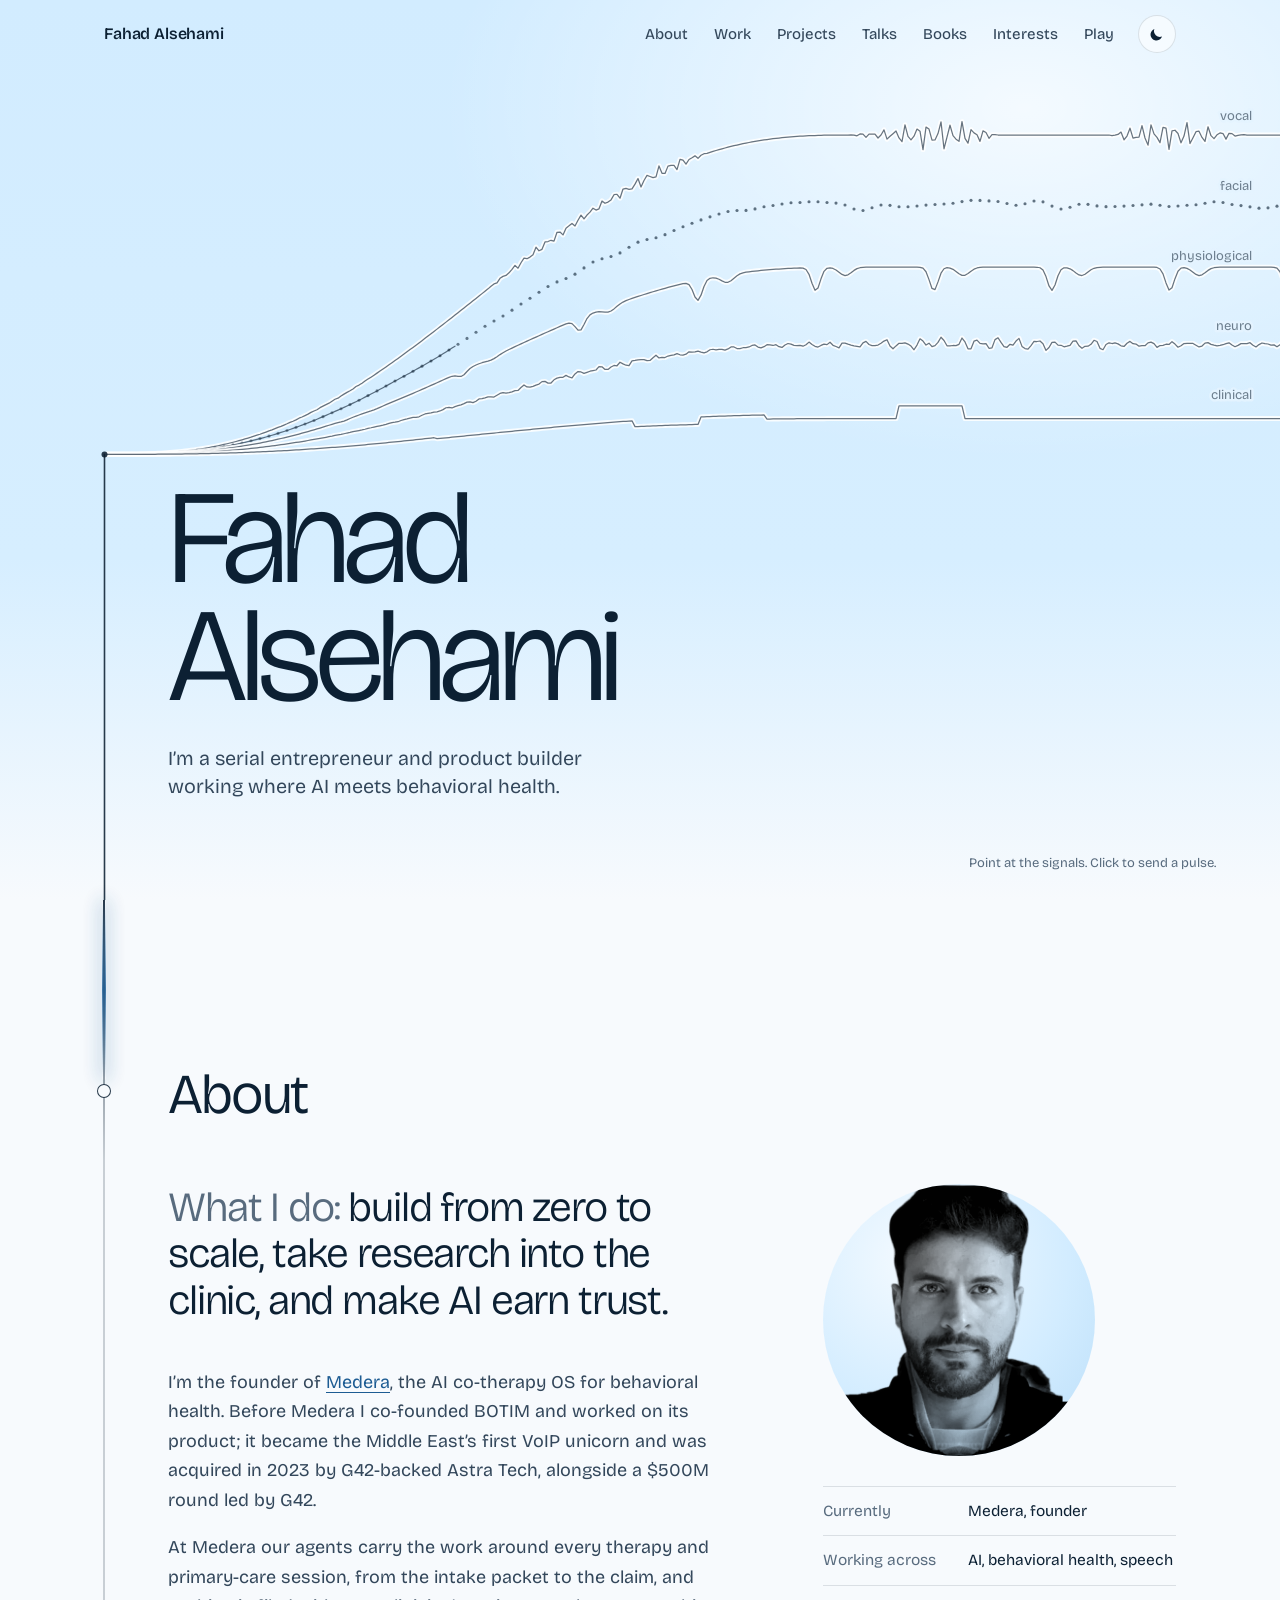
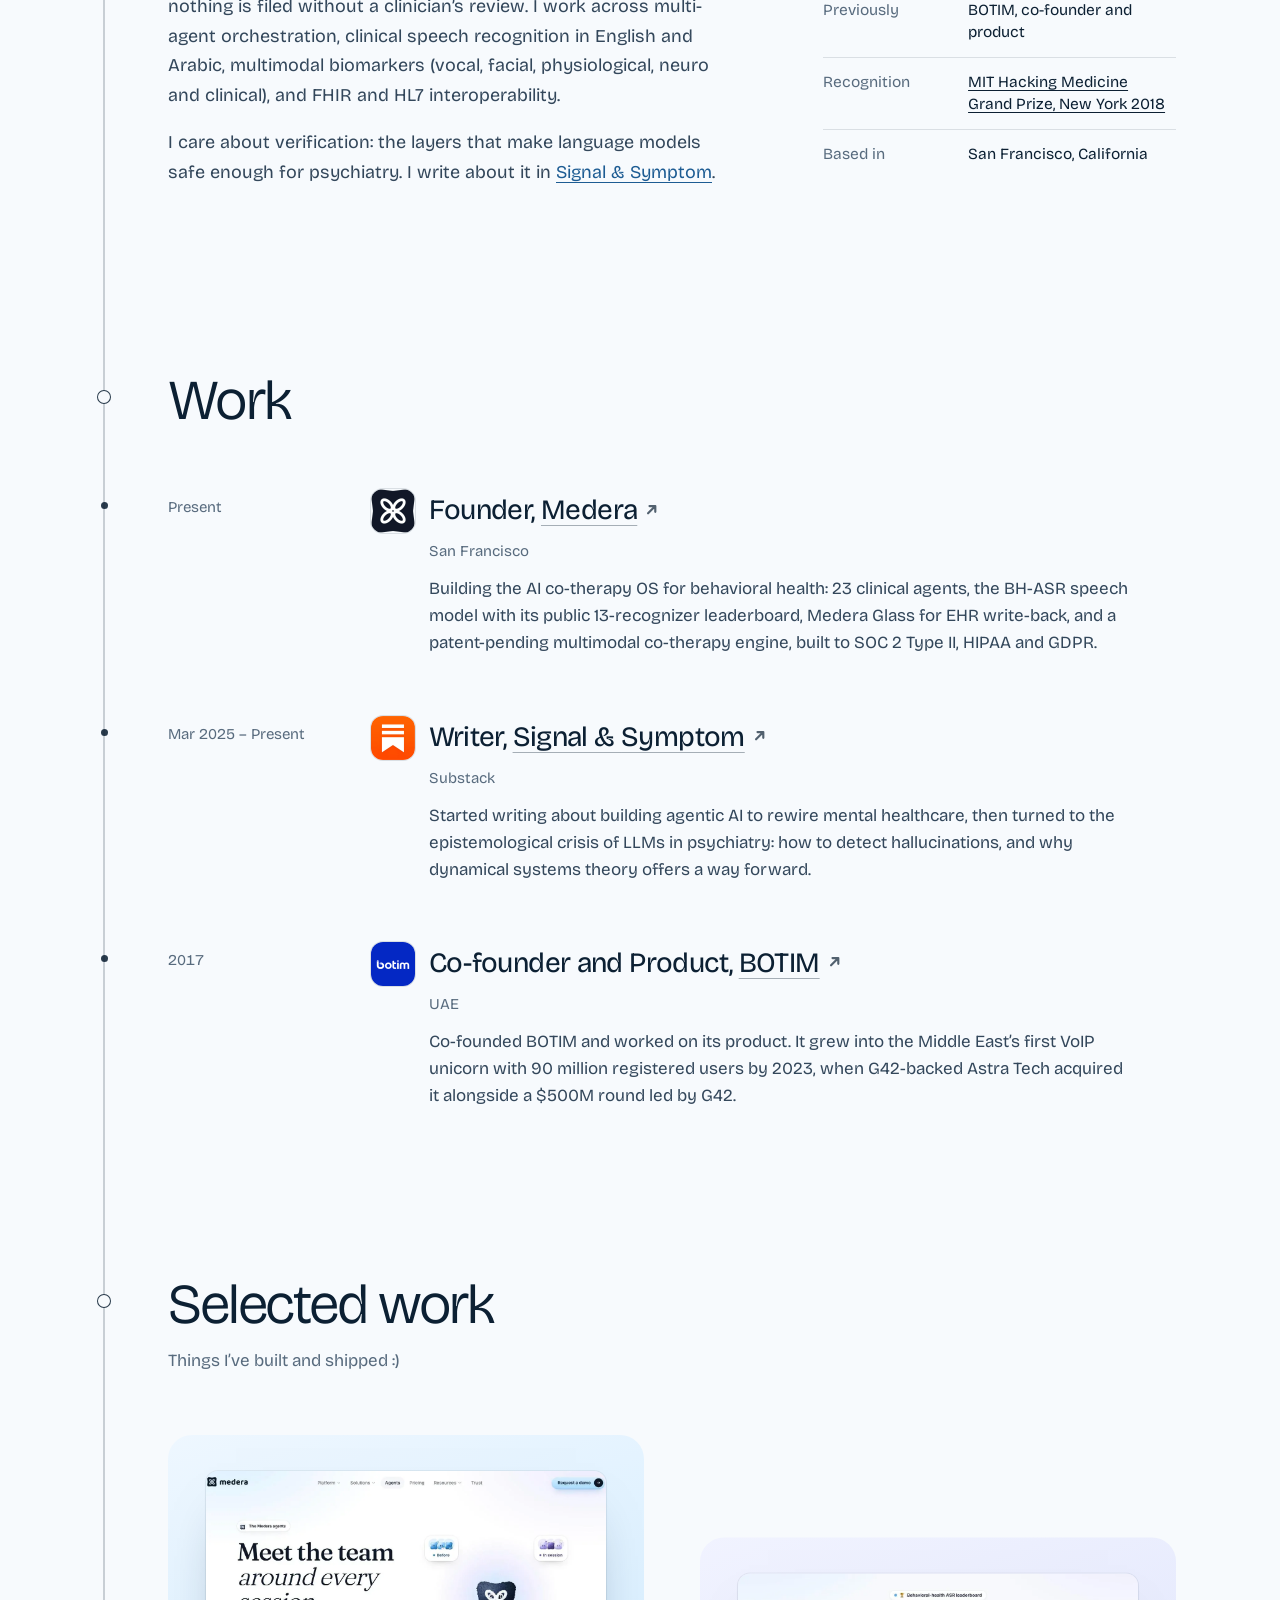
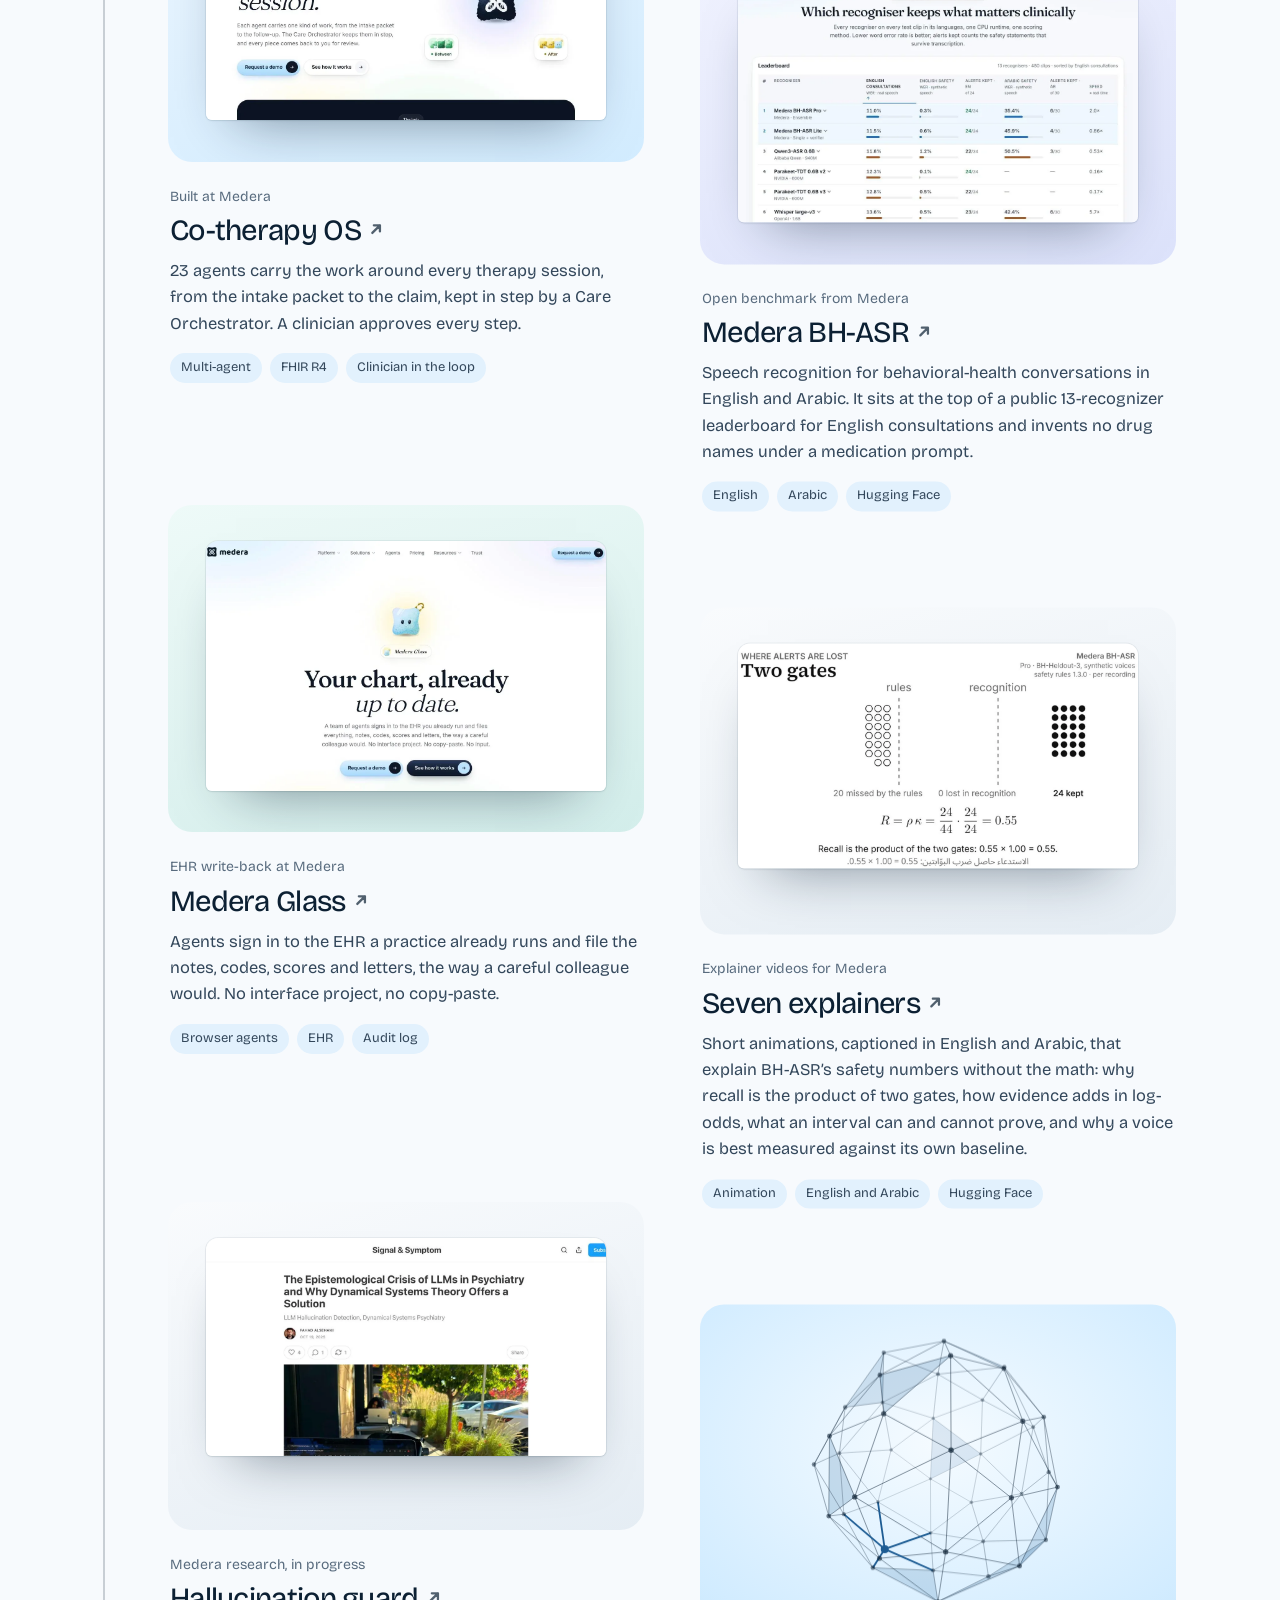
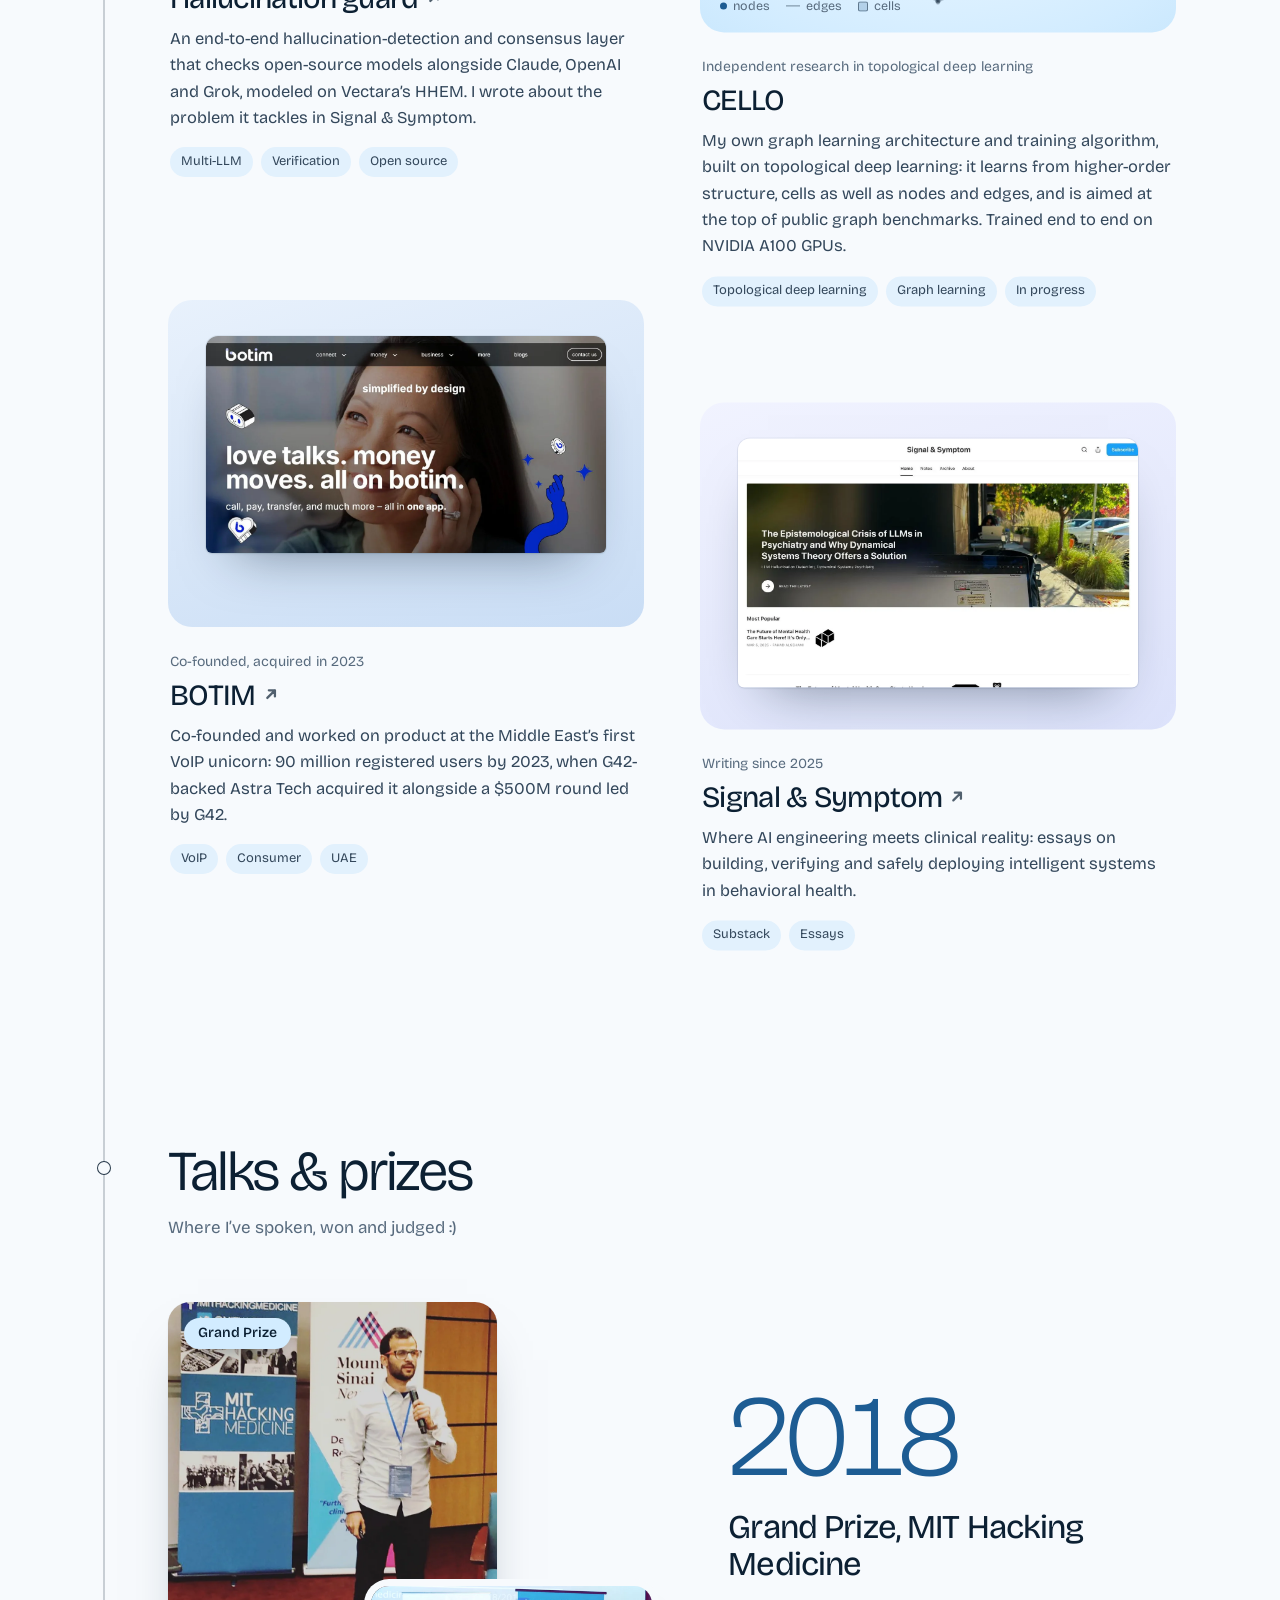
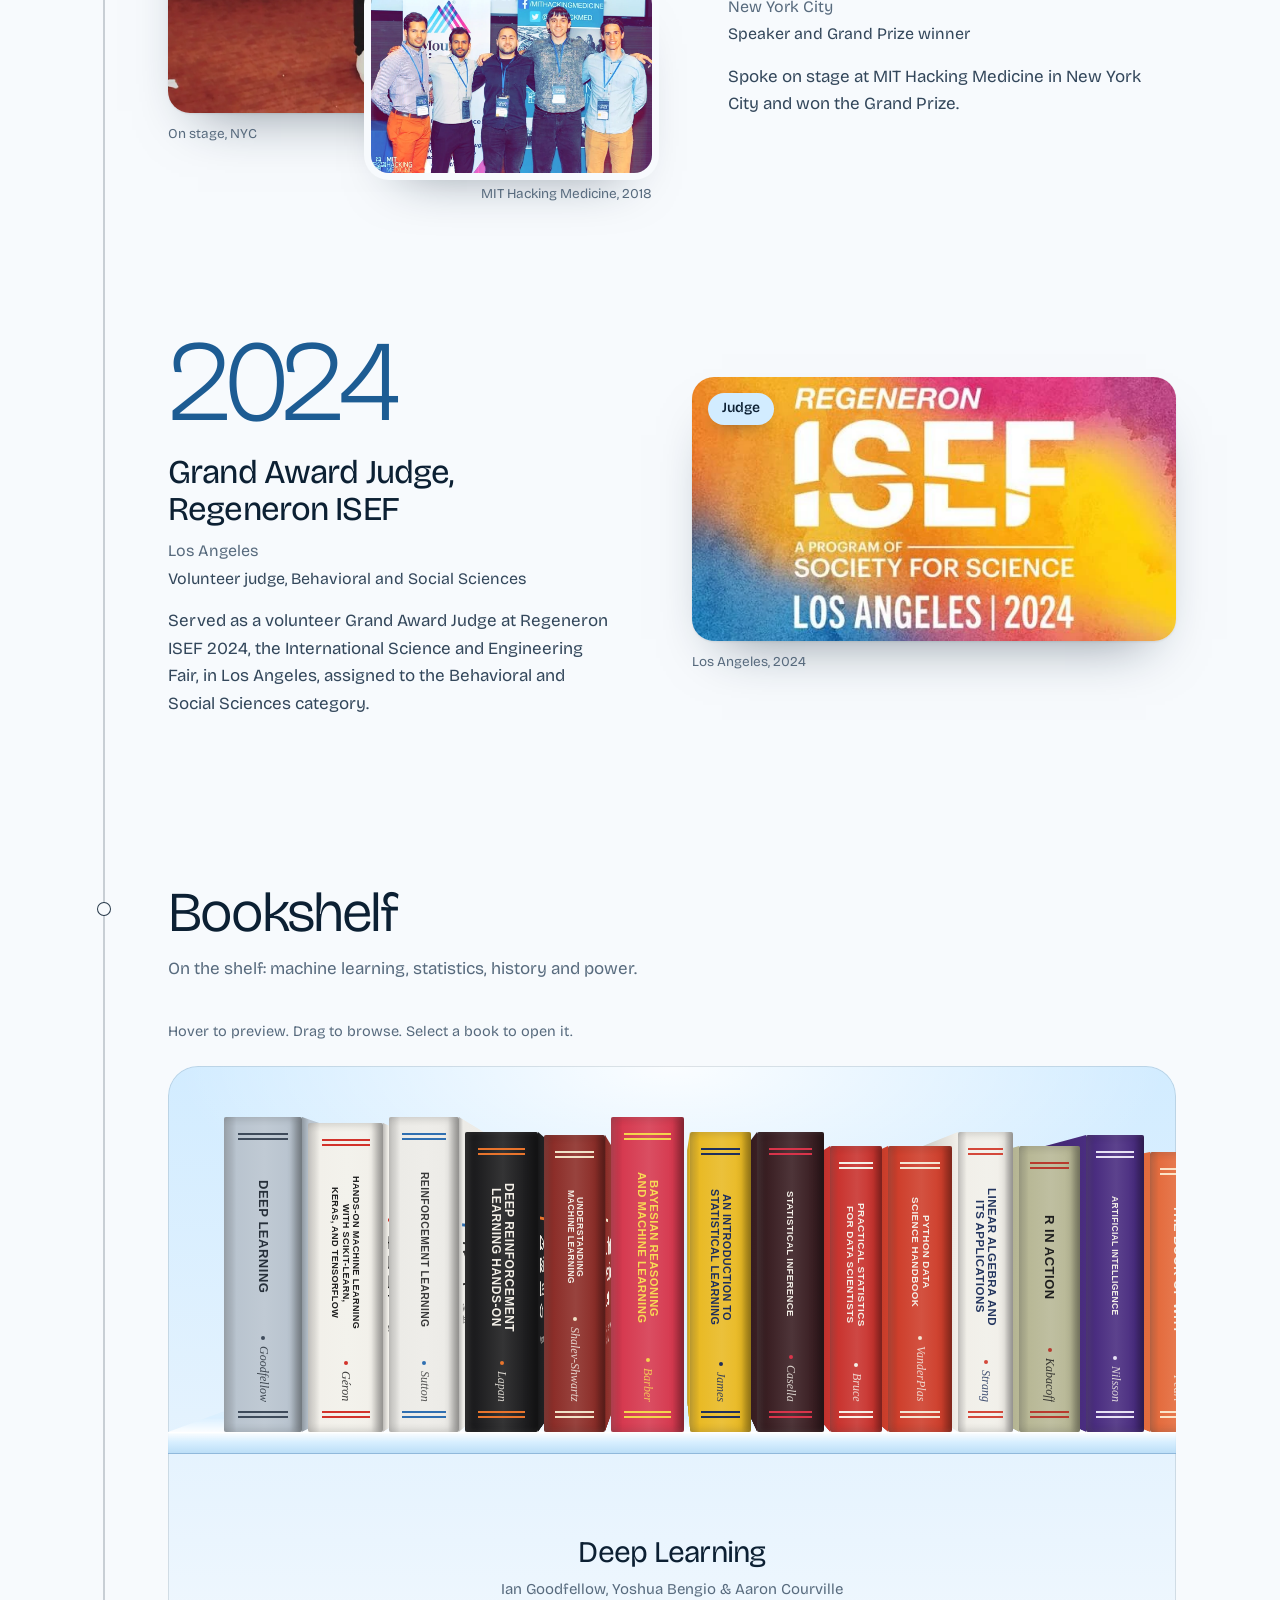
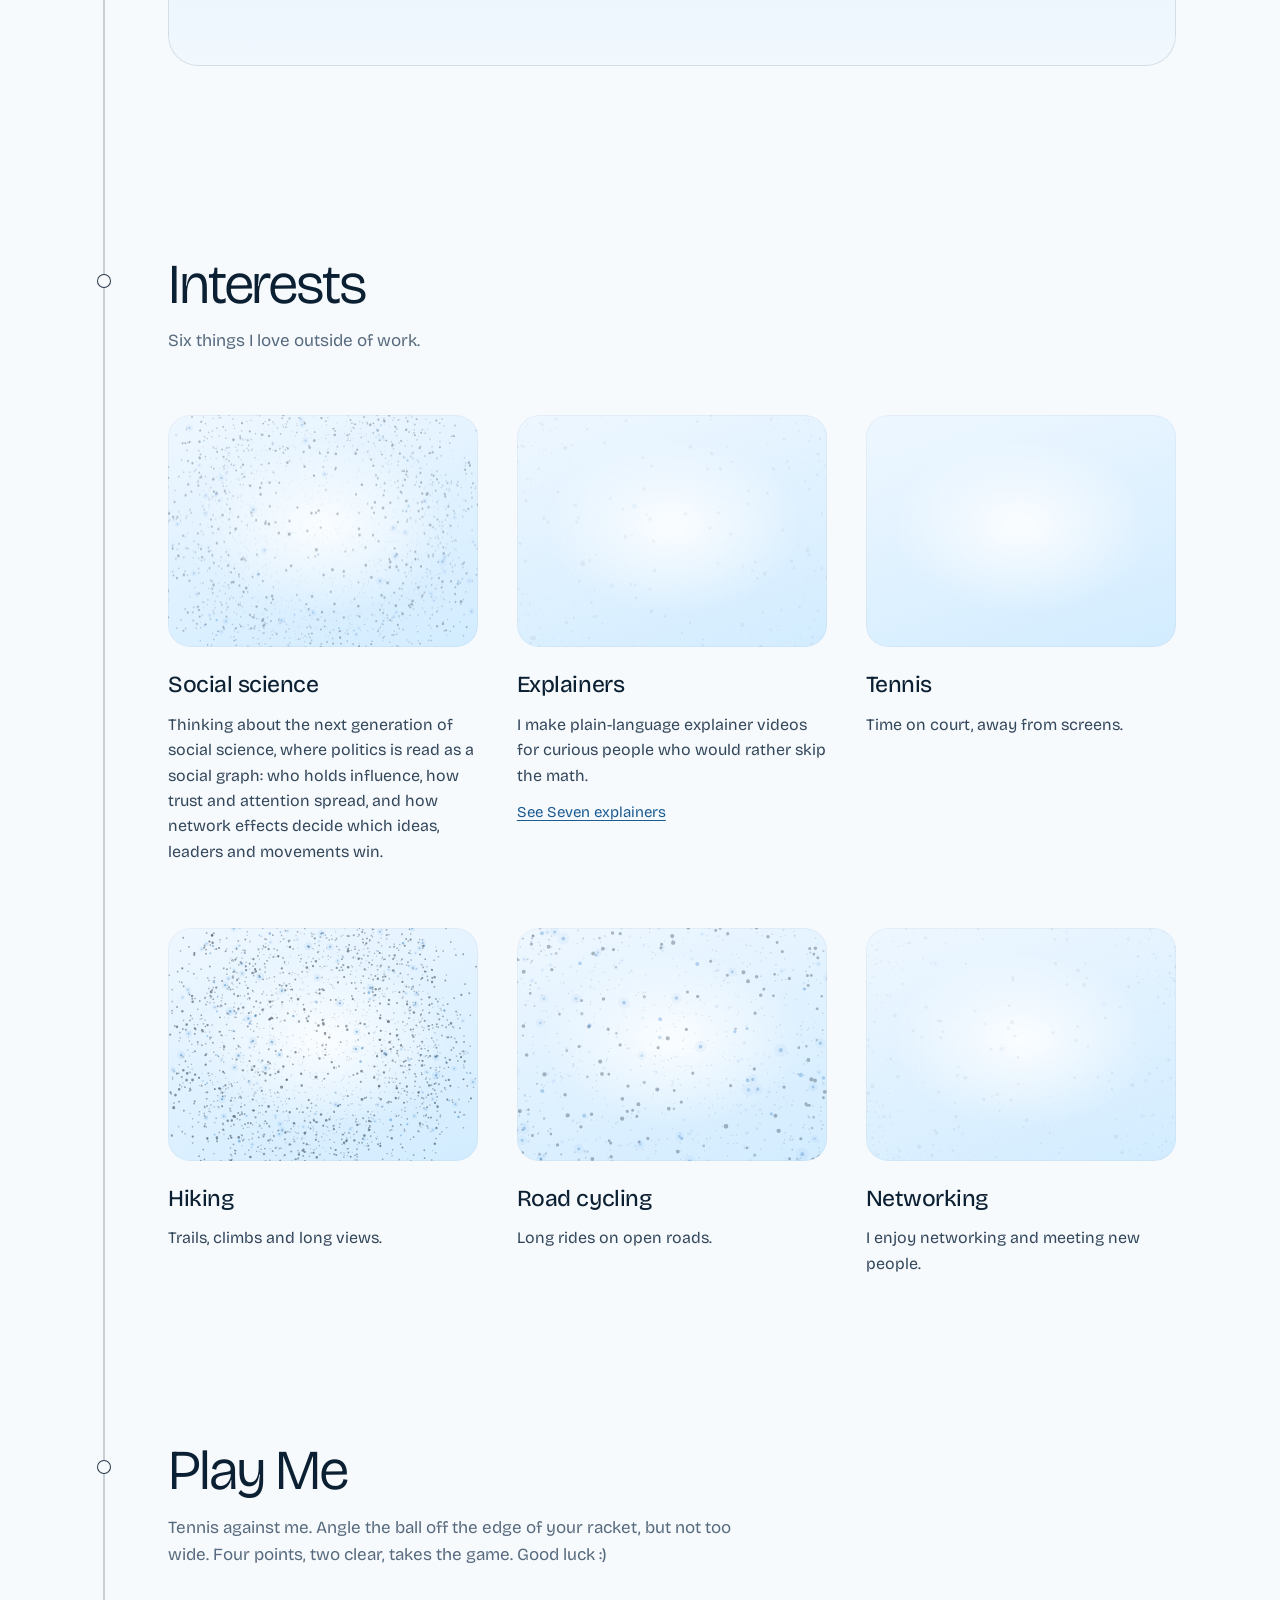
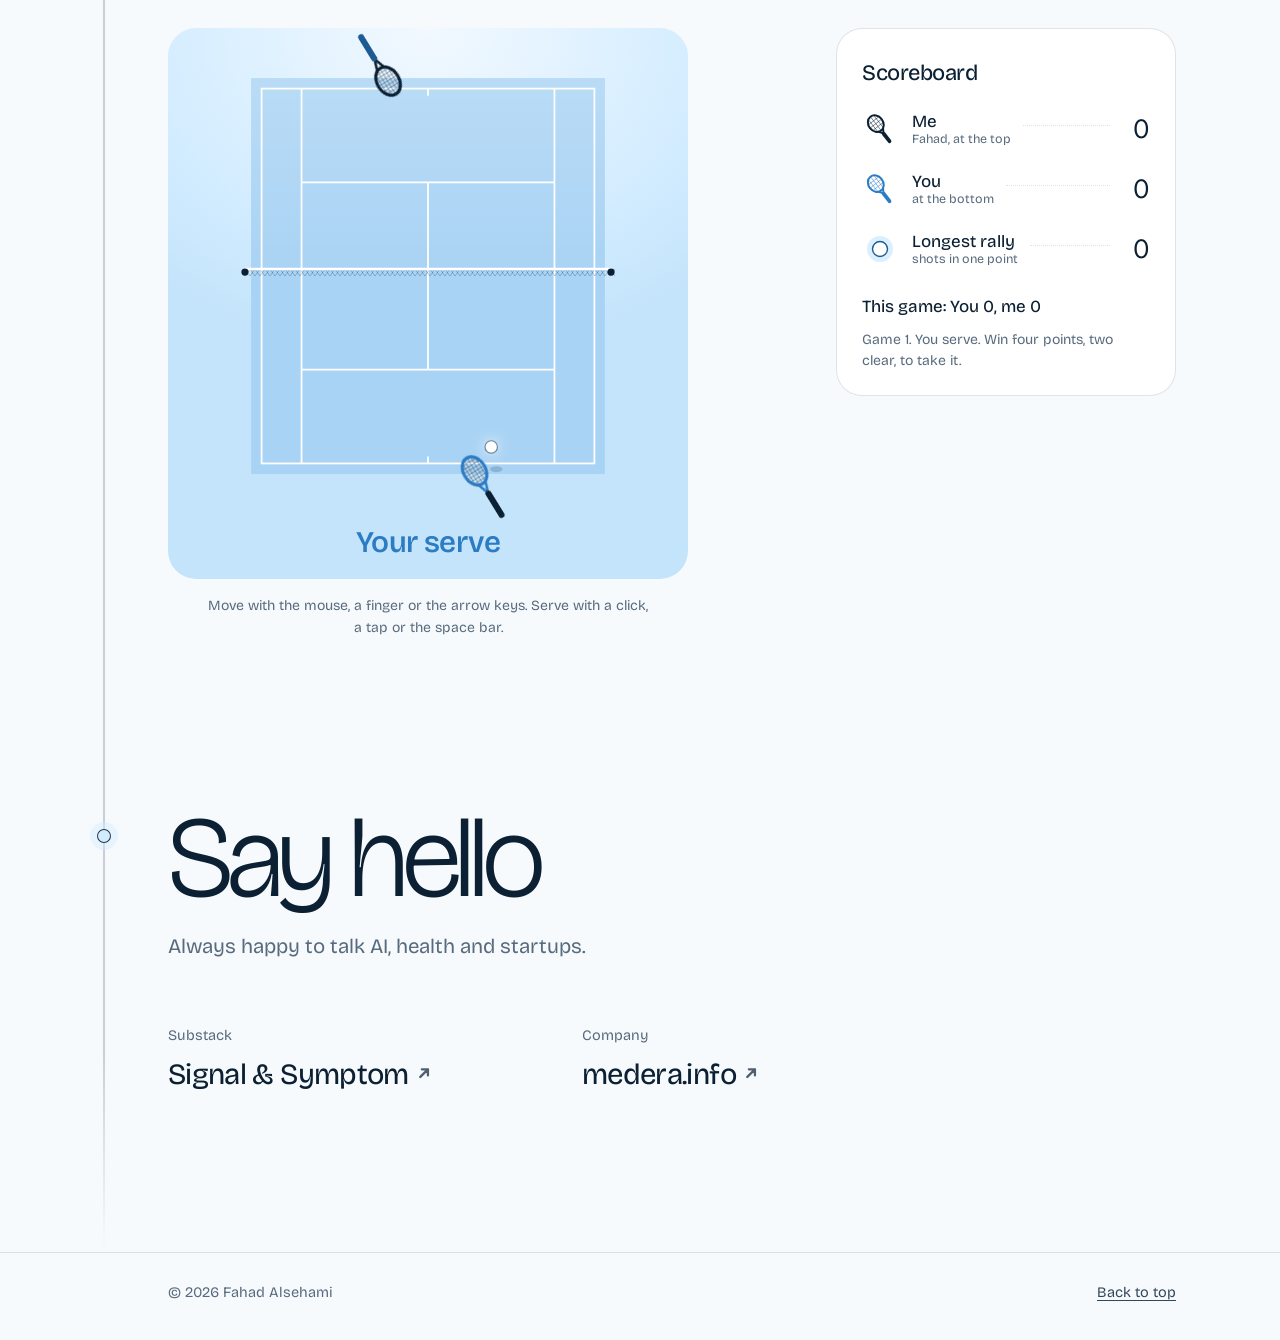
==== commit d256c0c4: "Interests: load the figures, document them index.html loads figures.js; the README describes the six" ====
--- a/index.html
+++ b/index.html
@@ -104,6 +104,7 @@
   <script src="content/site.js"></script>
   <script src="assets/js/signals.js"></script>
   <script src="assets/js/complex.js"></script>
+  <script src="assets/js/figures.js"></script>
   <script src="assets/js/bookshelf.js"></script>
   <script src="assets/js/play.js"></script>
   <script src="assets/js/site.js"></script>
--- a/assets/css/site.css
+++ b/assets/css/site.css
@@ -772,24 +772,33 @@
   list-style: none;
 }
 .interest { scroll-margin-top: 96px; }
-.interest-glyph {
-  display: grid;
-  place-items: center;
-  aspect-ratio: 2 / 1.12;
+.interest-figure {
+  /* the points: deep blue ink with lit blue accents */
+  --fig-ink: #0C2033;
+  --fig-accent: #2B7BC6;
+  --fig-glow: rgba(43, 123, 198, 0.3);
+  position: relative;
+  aspect-ratio: 4 / 3;
+  overflow: hidden;
   border-radius: 22px;
-  background: var(--mat);
-}
-.interest-glyph svg { width: 78%; height: auto; overflow: visible; }
-.interest-glyph path { fill: none; stroke: var(--sig-strong); stroke-width: 2; stroke-linecap: round; stroke-linejoin: round; }
-.interest-glyph circle { fill: var(--paper); stroke: var(--sig-strong); stroke-width: 2; }
-.interest-glyph .g-hub { fill: var(--tide); stroke: var(--tide); }
-[data-theme="dark"] .interest-glyph .g-hub { fill: var(--sky); stroke: var(--sky); }
-.interest-glyph path.g-hub { fill: var(--tide); }
-.interest-glyph .g-ground { stroke: var(--sig-ink); stroke-width: 1.4; stroke-dasharray: 2 7; }
-.interest.is-drawing .interest-glyph path:not(.g-ground) { stroke-dasharray: 1; stroke-dashoffset: 1; animation: draw 1.3s var(--ease) forwards; }
-.interest.is-drawing .interest-glyph circle { animation: pop 0.5s var(--ease) both; animation-delay: 0.55s; transform-box: fill-box; transform-origin: center; }
-@keyframes draw { to { stroke-dashoffset: 0; } }
-@keyframes pop { from { transform: scale(0); } }
+  background:
+    radial-gradient(58% 52% at 50% 48%, rgba(255, 255, 255, 0.85) 0%, rgba(255, 255, 255, 0) 72%),
+    var(--mat);
+  box-shadow: inset 0 0 0 1px rgba(12, 32, 51, 0.04);
+  transition: box-shadow 0.4s ease;
+}
+[data-theme="dark"] .interest-figure {
+  --fig-ink: #D7EAFB;
+  --fig-accent: #7CC0F6;
+  --fig-glow: rgba(124, 192, 246, 0.42);
+  background:
+    radial-gradient(58% 52% at 50% 48%, rgba(210, 236, 255, 0.09) 0%, rgba(210, 236, 255, 0) 72%),
+    var(--mat);
+  box-shadow: inset 0 0 0 1px rgba(210, 236, 255, 0.06);
+}
+.interest:hover .interest-figure { box-shadow: inset 0 0 0 1px rgba(29, 92, 147, 0.18), 0 18px 40px -26px rgba(12, 32, 51, 0.45); }
+[data-theme="dark"] .interest:hover .interest-figure { box-shadow: inset 0 0 0 1px rgba(210, 236, 255, 0.16), 0 18px 44px -24px rgba(0, 0, 0, 0.8); }
+.interest-canvas { position: absolute; inset: 0; display: block; width: 100%; height: 100%; }
 .interest-title { margin-top: 20px; font-size: 23px; font-weight: 450; letter-spacing: -0.02em; }
 .interest-text { margin-top: 8px; font-size: 16px; line-height: 1.58; color: var(--ink-2); }
 .interest-link { display: inline-block; margin-top: 12px; font-size: 15px; }
@@ -1023,8 +1032,7 @@
 }
 @media (max-width: 520px) {
   .interests { grid-template-columns: minmax(0, 1fr); }
-  .interest-glyph { aspect-ratio: 2.5 / 1; }
-  .interest-glyph svg { width: 64%; }
+  .interest-figure { aspect-ratio: 3 / 2; }
   .hero-hint { left: calc(var(--gutter) + var(--indent)); right: auto; }
   .wordmark { font-size: 15px; }
 }
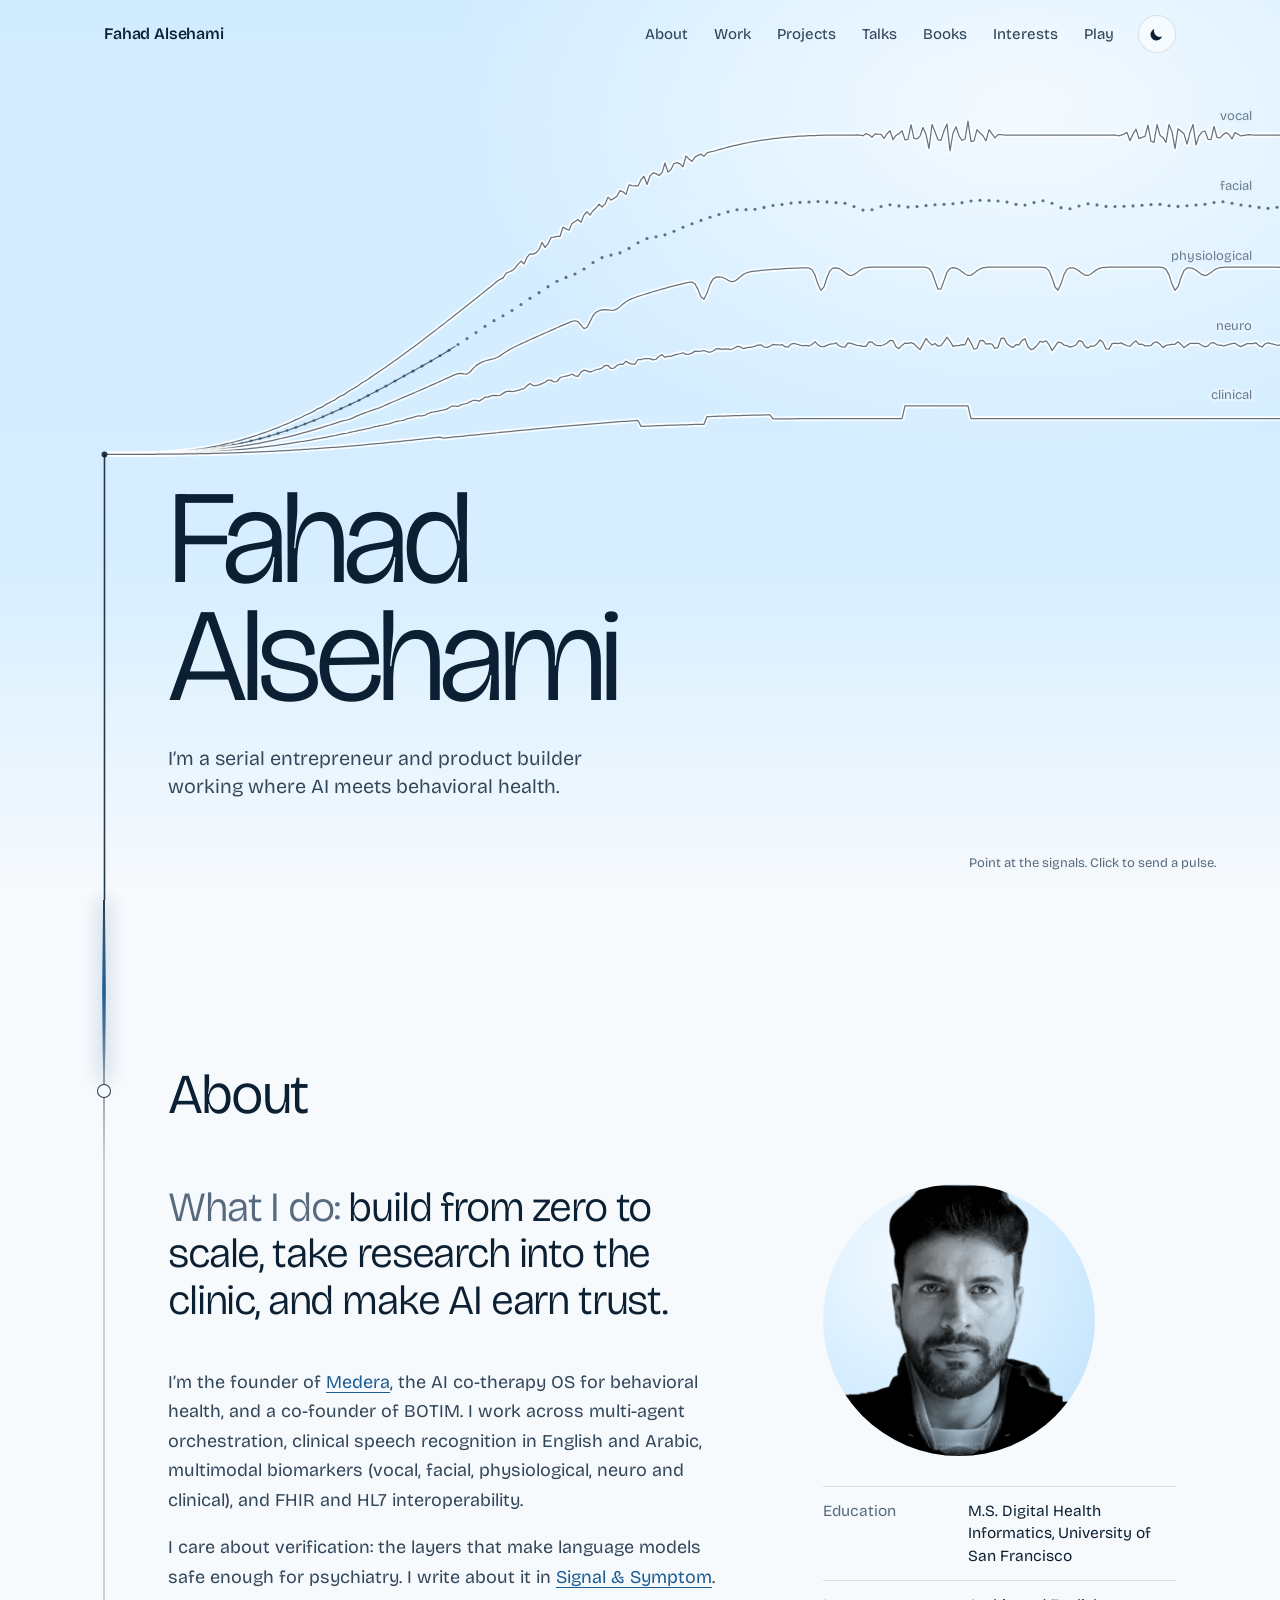
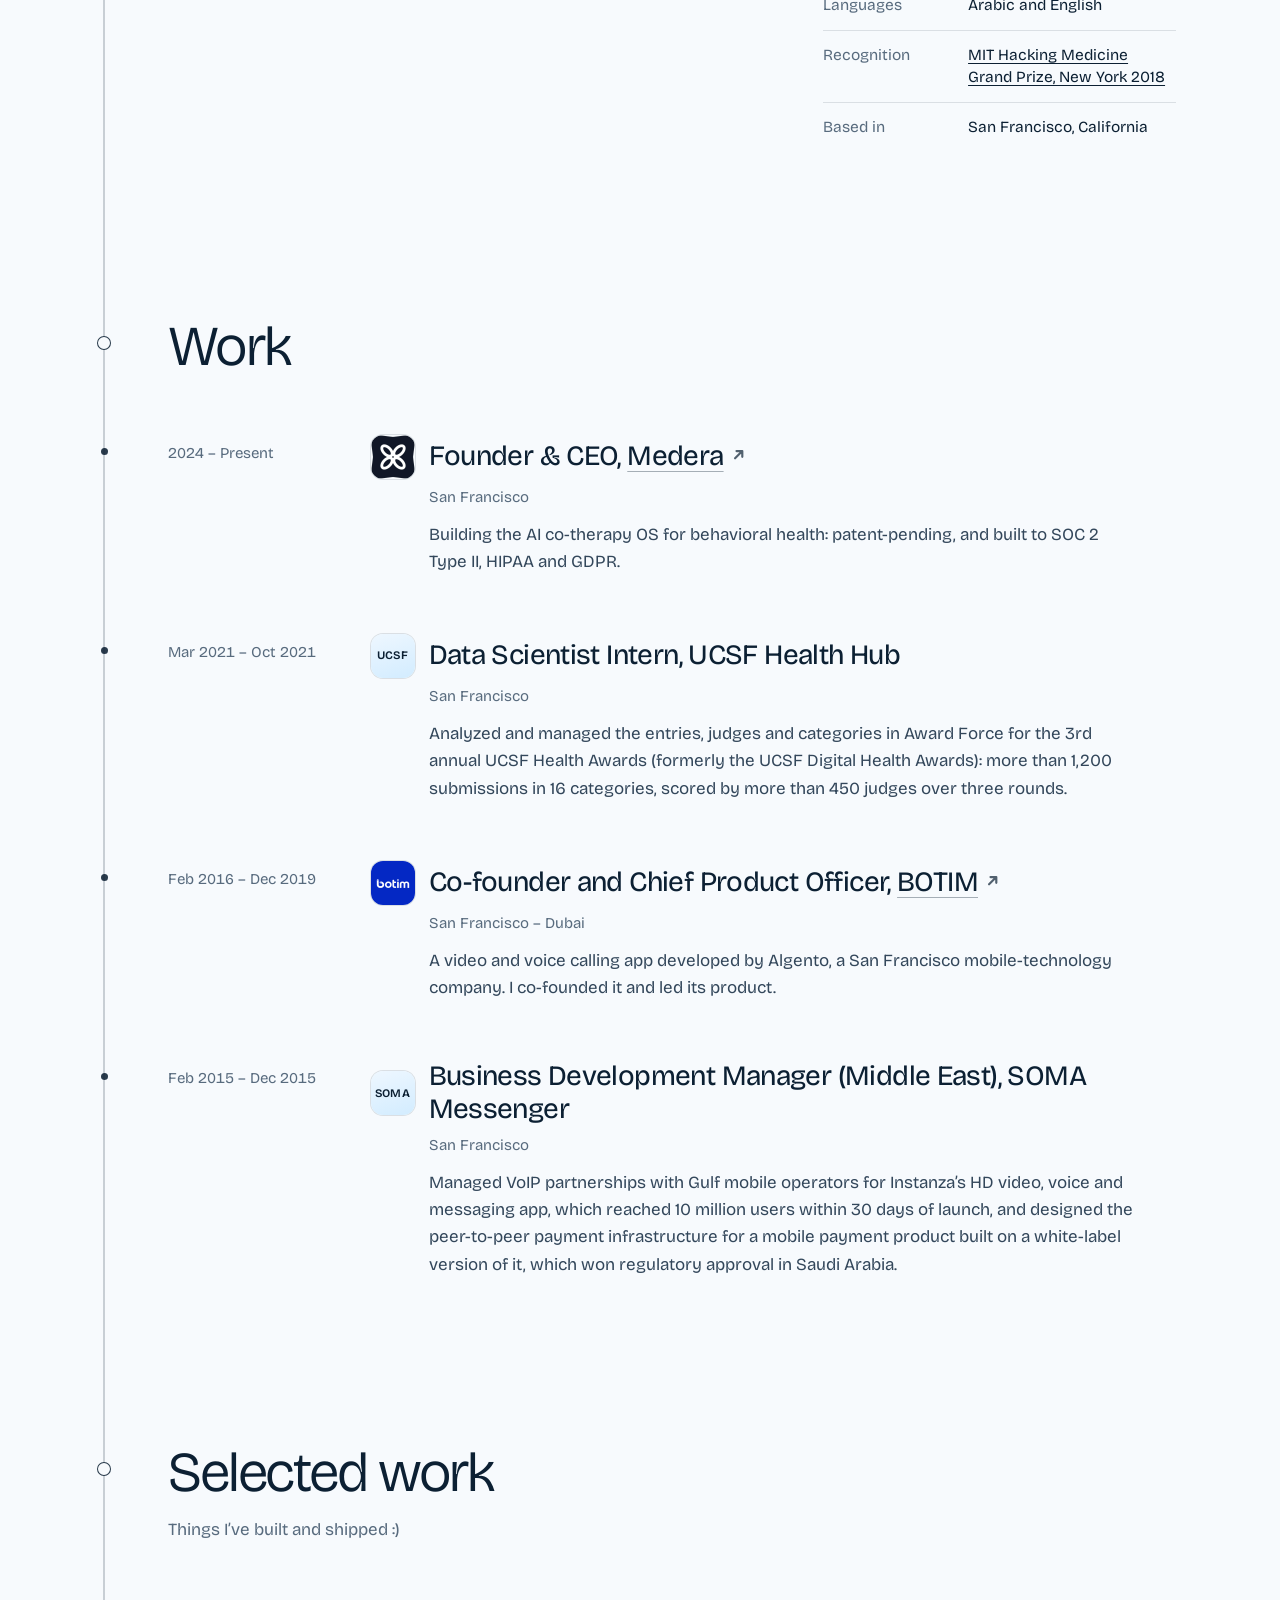
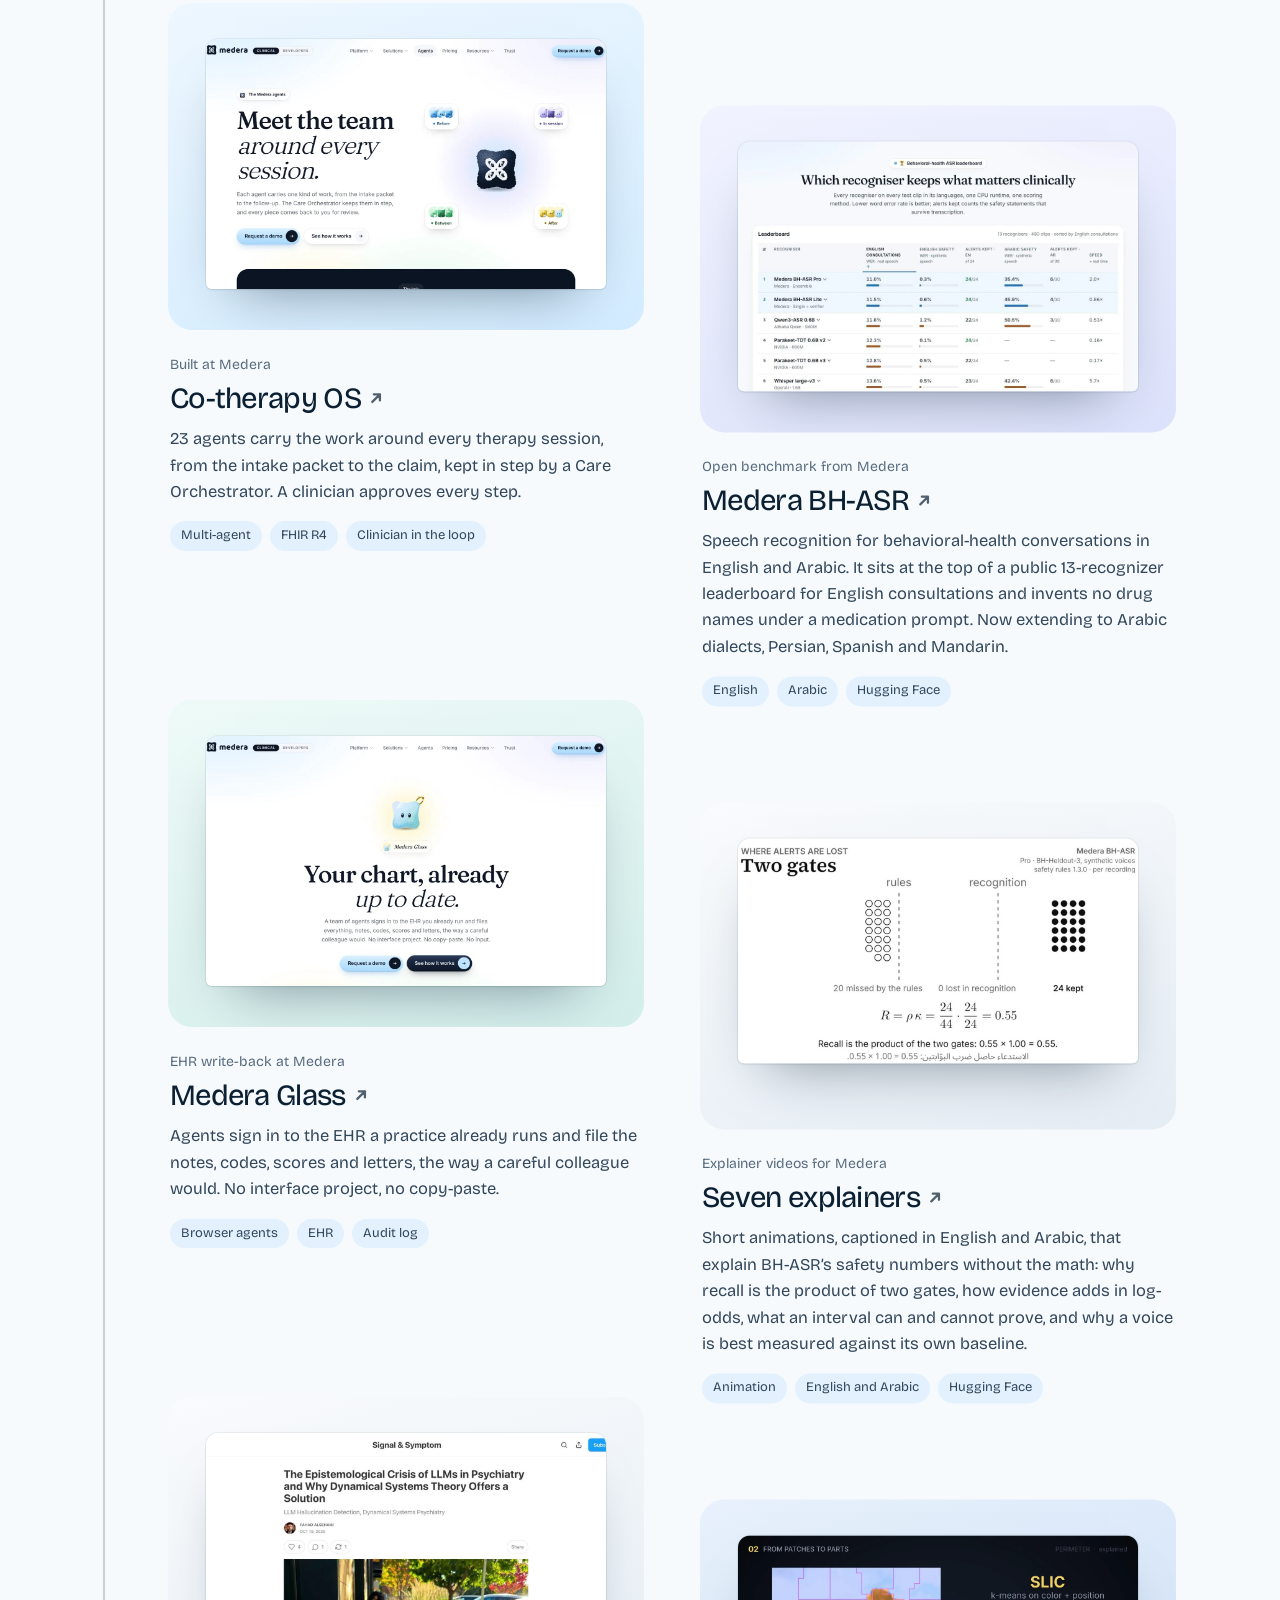
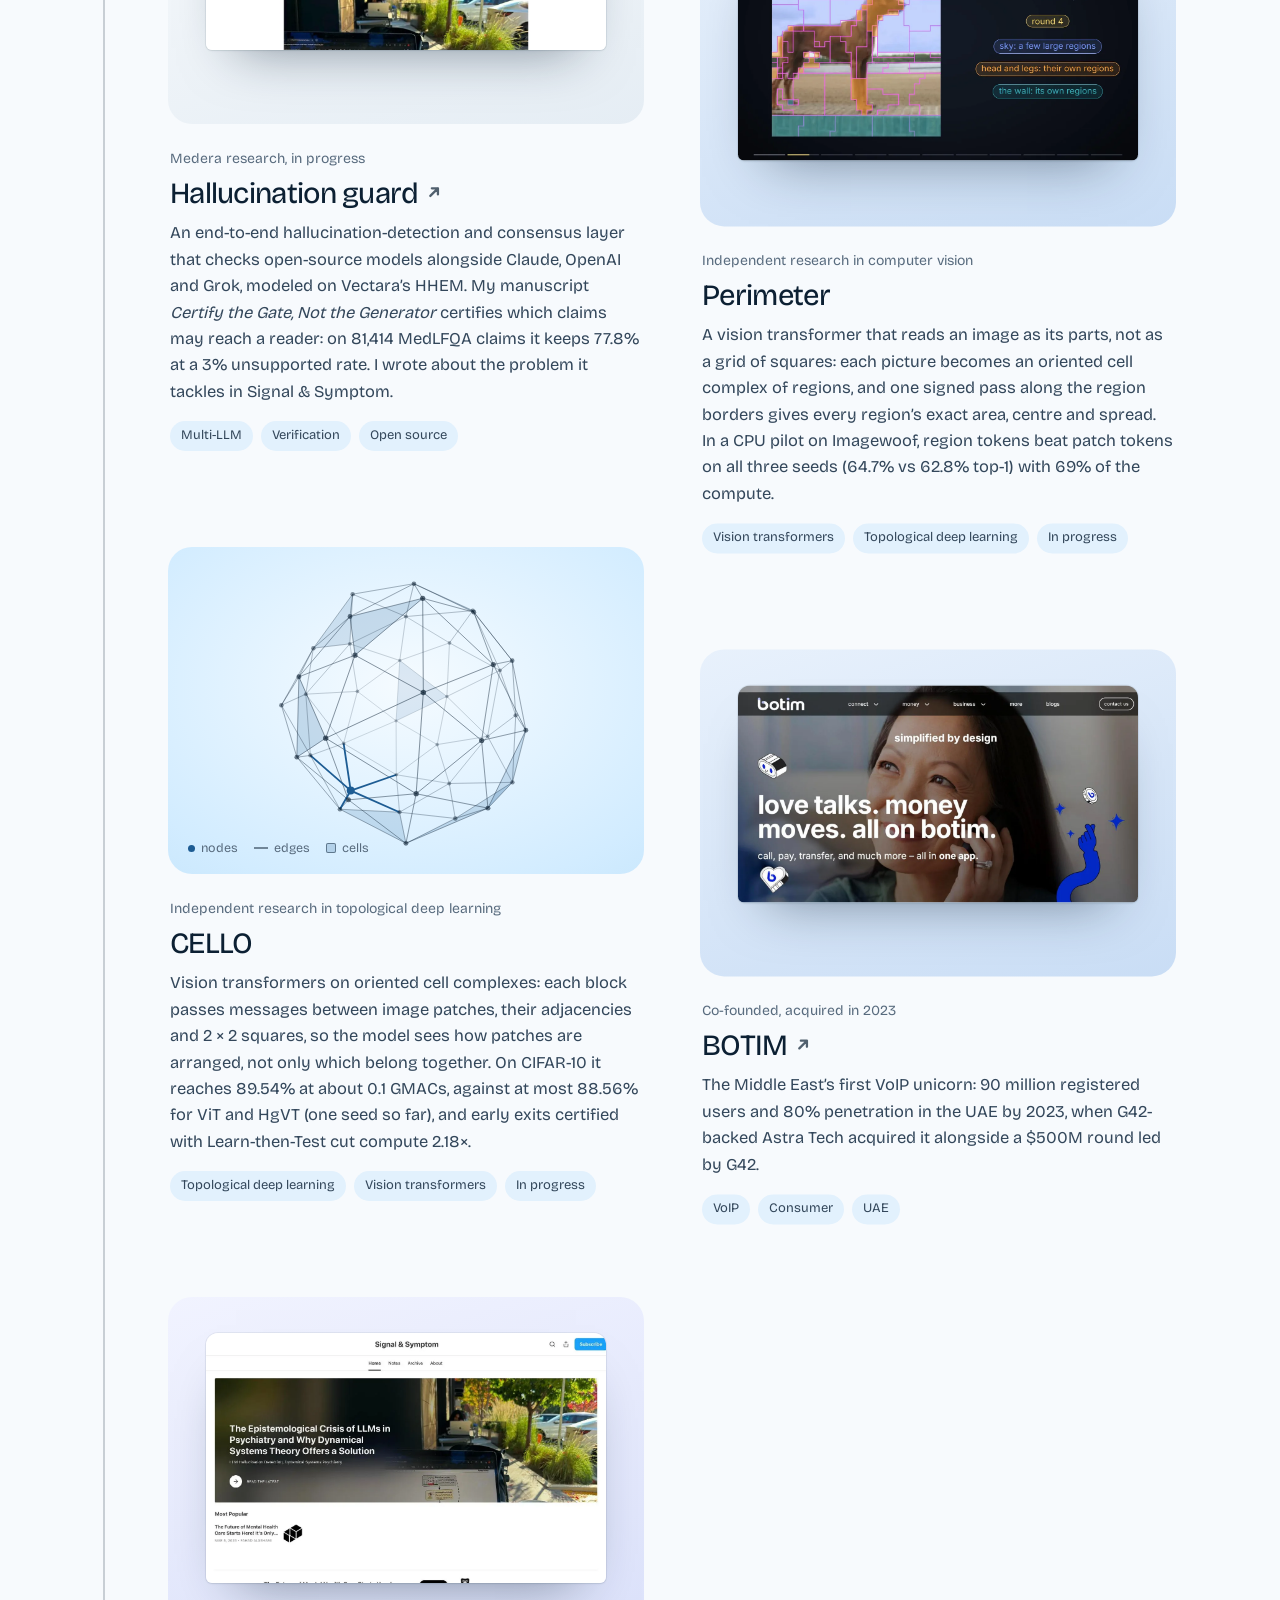
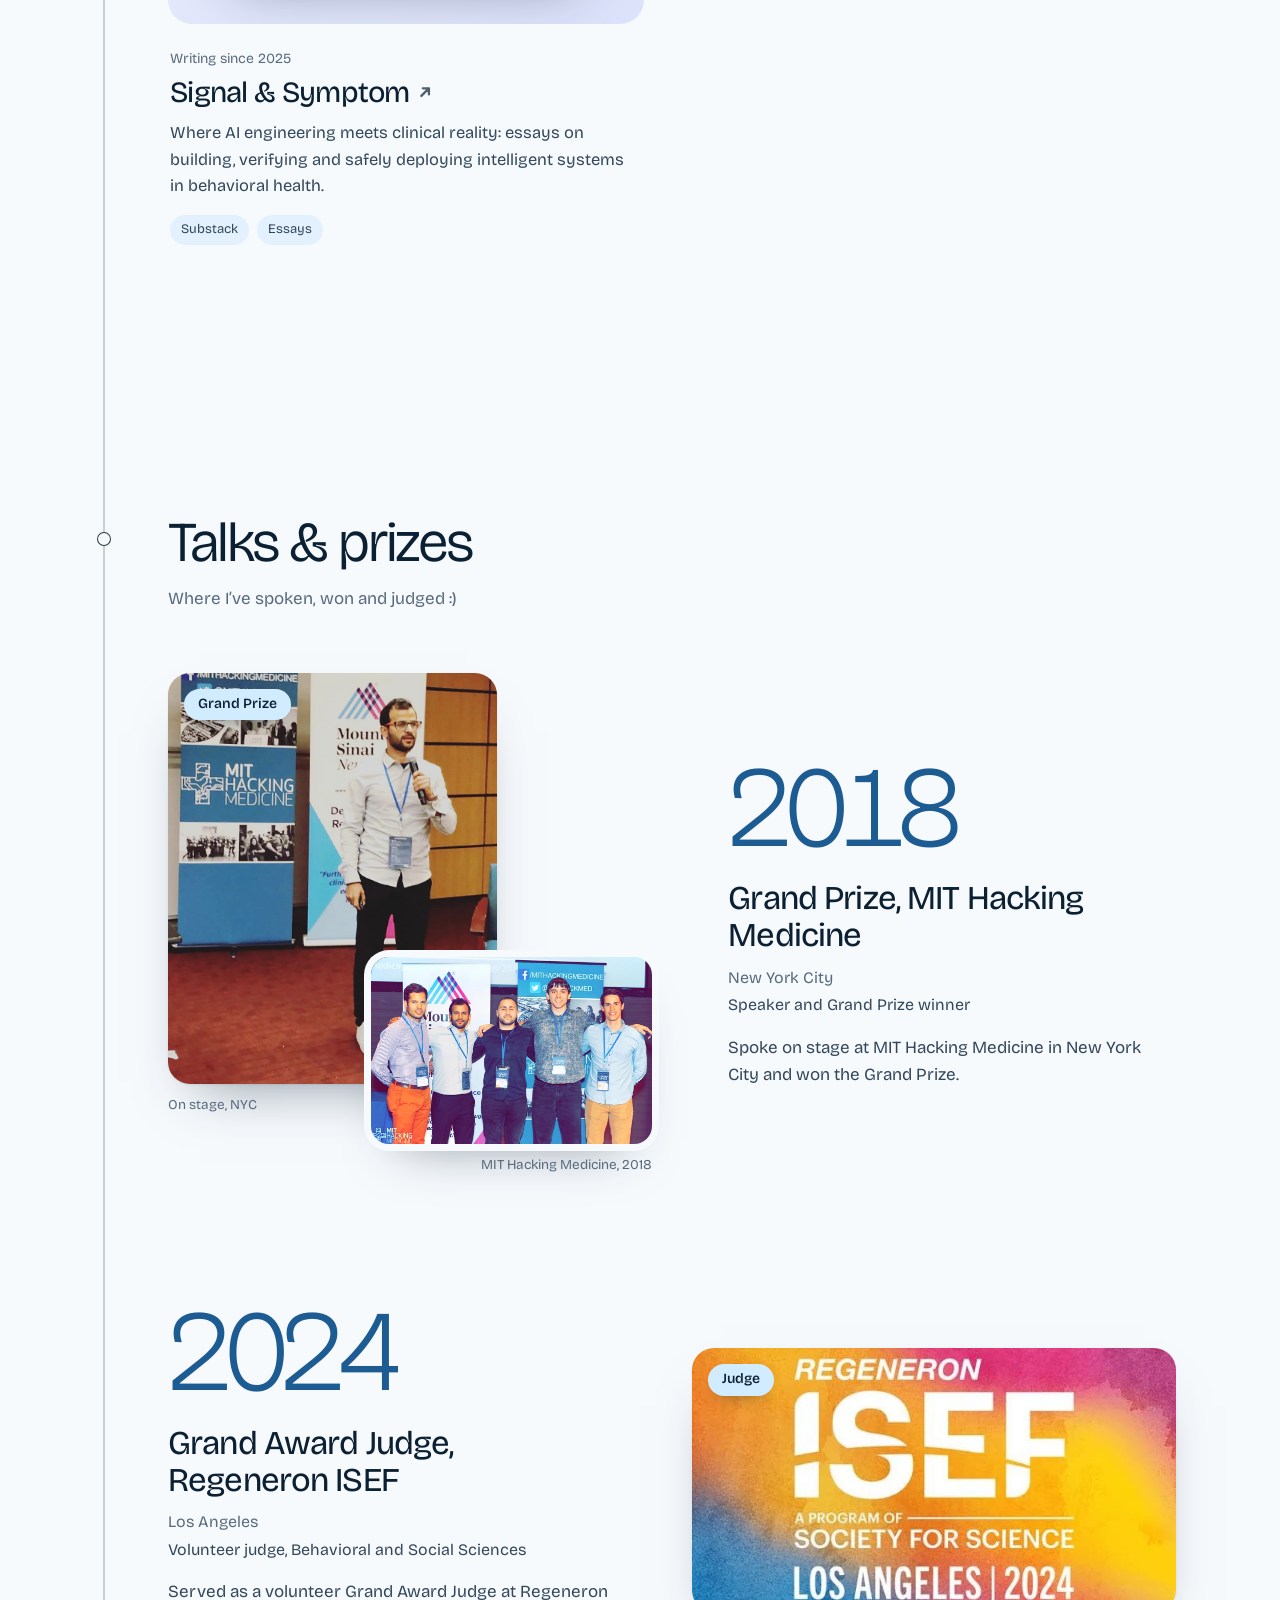
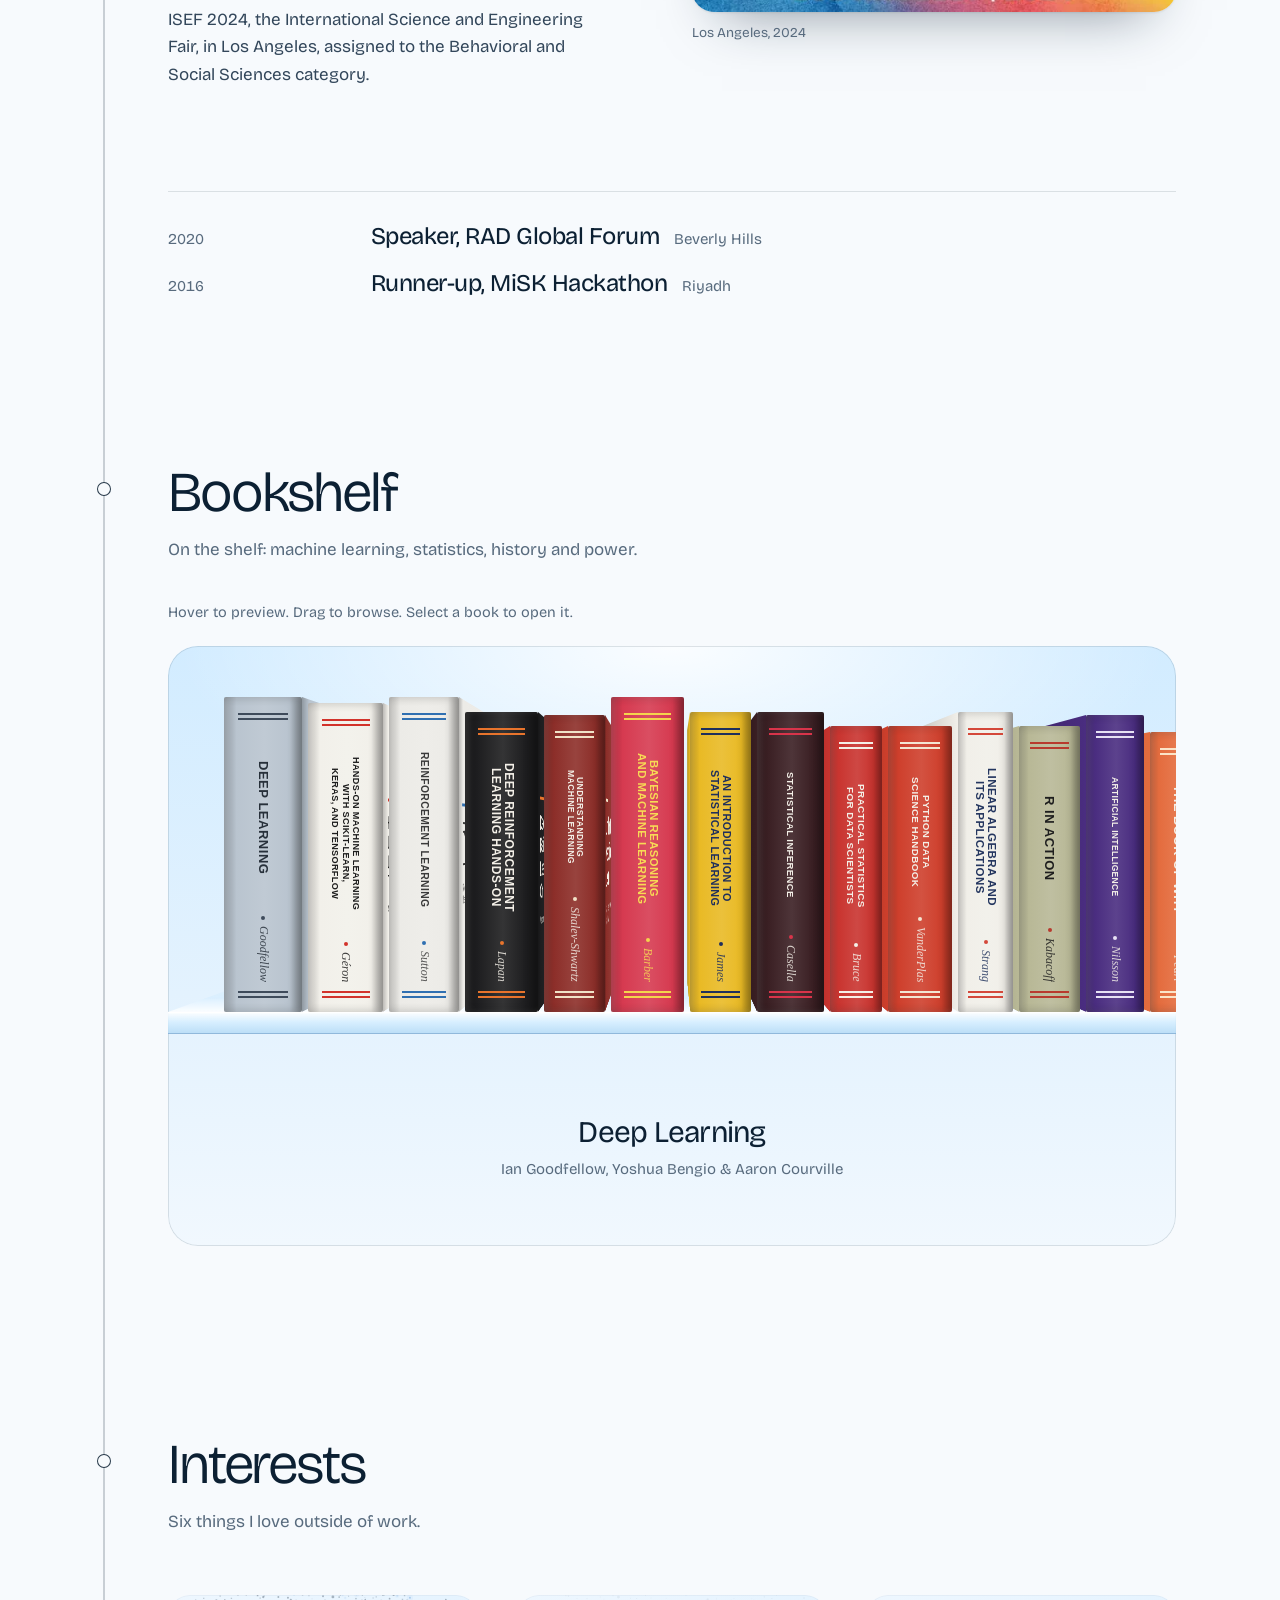
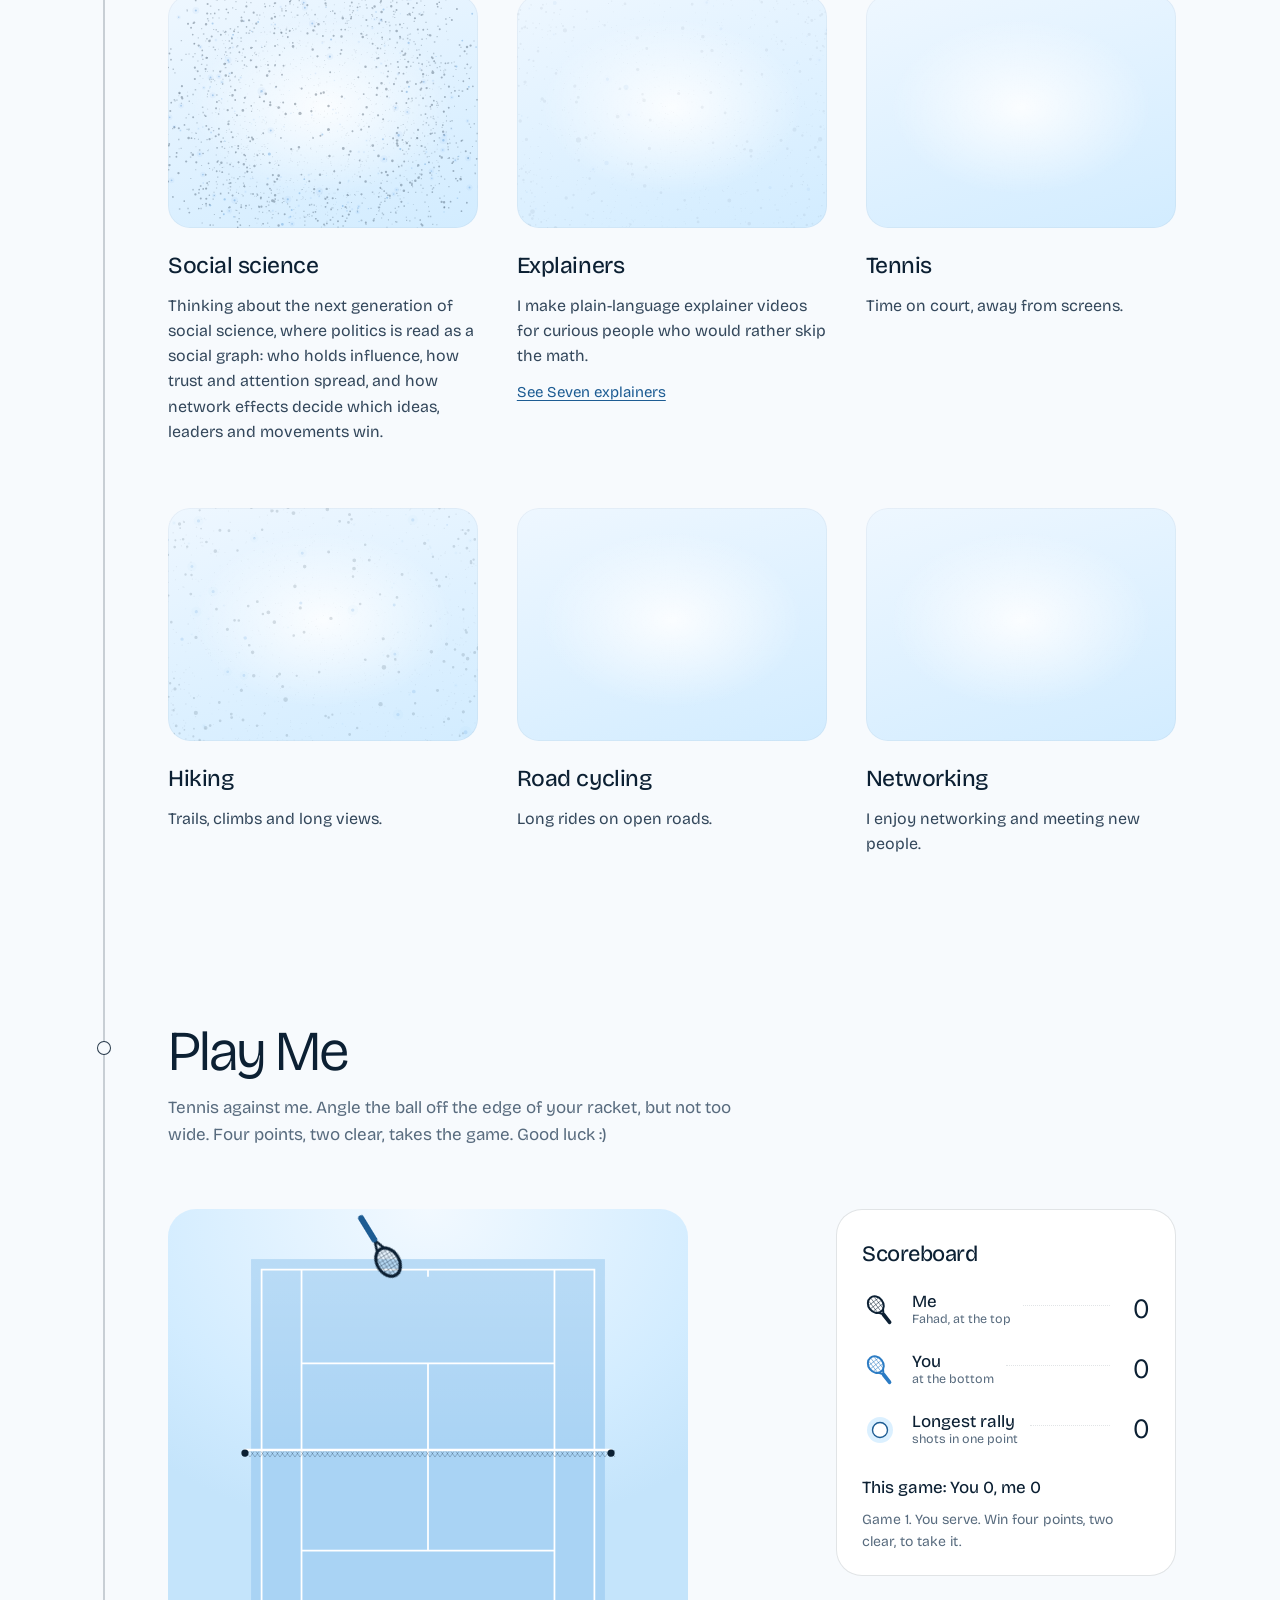
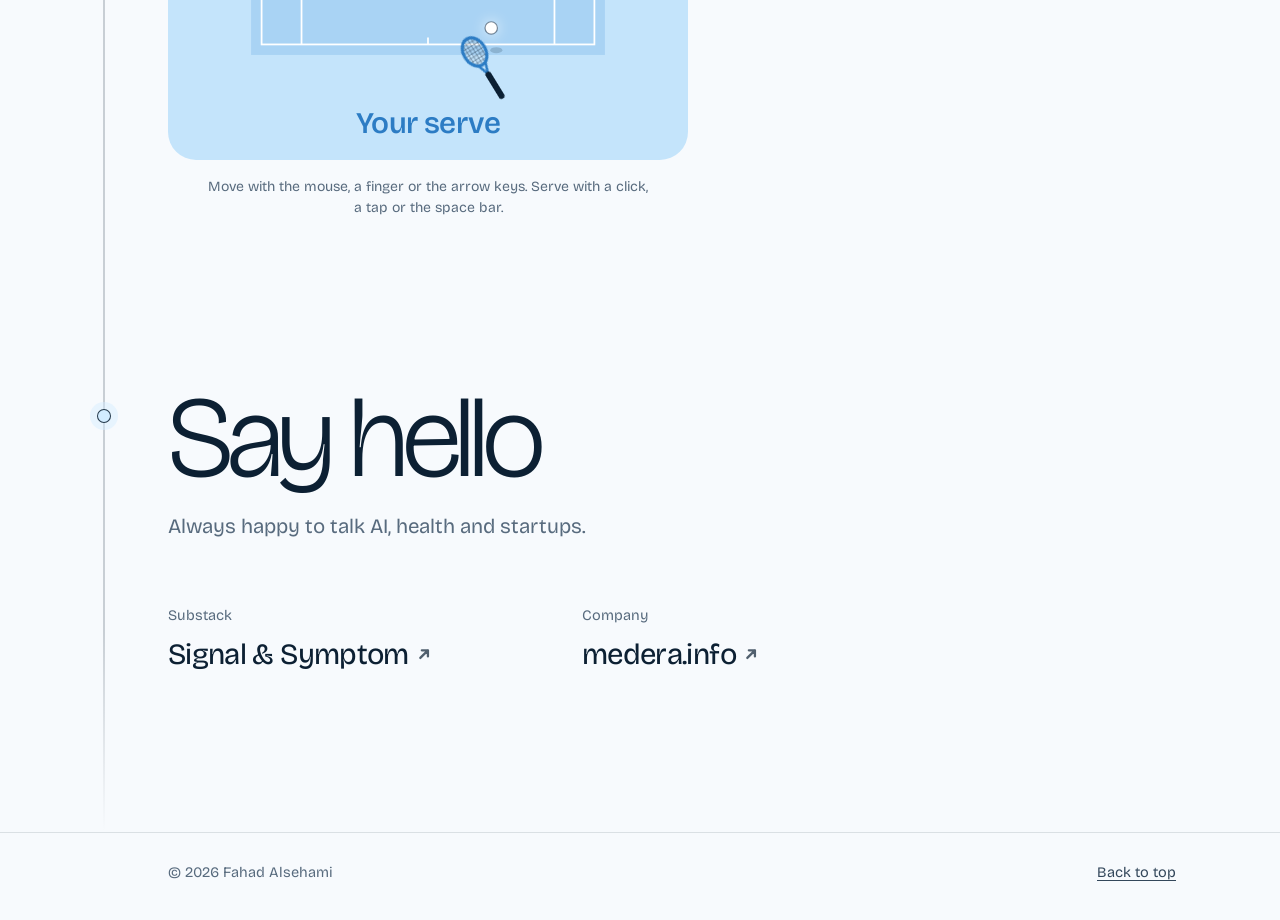
==== commit 70424f9d: "Page head: consciousness, brain decoding and neuroscience-informed AI index.html: the page descripti" ====
--- a/index.html
+++ b/index.html
@@ -4,7 +4,7 @@
   <meta charset="utf-8">
   <meta name="viewport" content="width=device-width, initial-scale=1, viewport-fit=cover">
   <title>Fahad Alsehami</title>
-  <meta name="description" content="Fahad Alsehami is a serial entrepreneur: founder of Medera, the AI co-therapy OS for behavioral health, and co-founder of BOTIM.">
+  <meta name="description" content="Fahad Alsehami works on consciousness and brain decoding, with a neuroscience-informed approach to engineering intelligence. He founded Medera and co-founded BOTIM.">
   <meta name="author" content="Fahad Alsehami">
   <meta name="color-scheme" content="light dark">
   <meta name="theme-color" content="#D2ECFF" media="(prefers-color-scheme: light)">
@@ -15,7 +15,7 @@
   <meta property="og:type" content="profile">
   <meta property="og:url" content="https://fahadama.info/">
   <meta property="og:title" content="Fahad Alsehami">
-  <meta property="og:description" content="Serial entrepreneur. Founder of Medera and co-founder of BOTIM.">
+  <meta property="og:description" content="Consciousness, brain decoding and neuroscience-informed AI. Founder of Medera, co-founder of BOTIM.">
   <meta property="og:image" content="https://fahadama.info/assets/img/og-image.png">
   <meta property="og:image:width" content="1200">
   <meta property="og:image:height" content="630">
@@ -66,7 +66,7 @@
     <canvas class="signals" aria-hidden="true"></canvas>
     <div class="hero-copy">
       <h1 class="hero-name" id="hero-name" data-slot="name">Fahad Alsehami</h1>
-      <p class="hero-intro" data-slot="intro">I'm a serial entrepreneur and product builder working where AI meets behavioral health.</p>
+      <p class="hero-intro" data-slot="intro">I work on consciousness and brain decoding, with a neuroscience-informed approach to engineering intelligence.</p>
     </div>
     <p class="hero-hint" data-slot="hint" aria-hidden="true"></p>
   </section>
@@ -97,7 +97,7 @@
 
   <noscript>
     <div class="noscript">
-      <p>Fahad Alsehami is a serial entrepreneur: founder of <a href="https://www.medera.info">Medera</a>, the AI co-therapy OS for behavioral health, and co-founder of BOTIM. He writes <a href="https://alsehami.substack.com">Signal &amp; Symptom</a>.</p>
+      <p>Fahad Alsehami works on consciousness and brain decoding, with a neuroscience-informed approach to engineering intelligence. He founded <a href="https://www.medera.info">Medera</a>, co-founded BOTIM and writes <a href="https://alsehami.substack.com">Signal &amp; Symptom</a>.</p>
     </div>
   </noscript>
 
--- a/assets/css/site.css
+++ b/assets/css/site.css
@@ -430,6 +430,17 @@
 }
 .role-title a { color: var(--ink); text-decoration-color: color-mix(in srgb, var(--ink) 35%, transparent); }
 .role-logo { flex: none; width: 44px; height: 44px; border-radius: 12px; box-shadow: 0 0 0 1px var(--line); }
+/* A lettered tile for roles with no logo image */
+.role-mark {
+  display: inline-grid;
+  place-items: center;
+  background: var(--mat);
+  color: var(--ink);
+  font-size: 11.5px;
+  font-weight: 640;
+  line-height: 1;
+  letter-spacing: 0.02em;
+}
 .role-place, .role-detail { margin-left: 58px; }
 .role-place { margin-top: 6px; font-size: 15px; color: var(--slate); }
 .role-detail { max-width: 64ch; margin-top: 12px; font-size: 17px; color: var(--ink-2); }
@@ -559,6 +570,26 @@
 .talk-place { margin-top: 10px; font-size: 16px; color: var(--slate); }
 .talk-role { margin-top: 2px; font-size: 16px; color: var(--ink-2); }
 .talk-detail { max-width: 46ch; margin-top: 16px; font-size: 17px; line-height: 1.62; color: var(--ink-2); }
+/* Talks and prizes without photos: one line each, under the others */
+.talks-brief {
+  display: grid;
+  gap: 18px;
+  margin-top: clamp(64px, 8vw, 104px);
+  padding: 30px 0 0;
+  list-style: none;
+  border-top: 1px solid var(--line);
+}
+.talk-brief {
+  display: grid;
+  grid-template-columns: 10.5em minmax(0, 1fr);
+  gap: 24px;
+  align-items: baseline;
+  scroll-margin-top: 96px;
+}
+.talk-brief-year { font-size: 15px; color: var(--slate); font-variant-numeric: tabular-nums; }
+.talk-brief-text { display: flex; flex-wrap: wrap; align-items: baseline; gap: 4px 14px; }
+.talk-brief-title { font-size: clamp(20px, 2vw, 24px); font-weight: 430; line-height: 1.2; letter-spacing: -0.02em; }
+.talk-brief-place { font-size: 15px; color: var(--slate); }
 
 /* ---------- Bookshelf ---------- */
 .shelf-hint { margin: -22px 0 22px; font-size: 14.5px; color: var(--slate); }
@@ -1019,6 +1050,7 @@
   .role-when { padding-top: 0; }
   .role::before { top: 6px; }
   .role-place, .role-detail { margin-left: 0; }
+  .talk-brief { grid-template-columns: minmax(0, 1fr); gap: 4px; }
   .works { grid-template-columns: minmax(0, 1fr); padding-bottom: 0; }
   .work:nth-child(even) { transform: none; }
   .interests { grid-template-columns: repeat(2, minmax(0, 1fr)); }
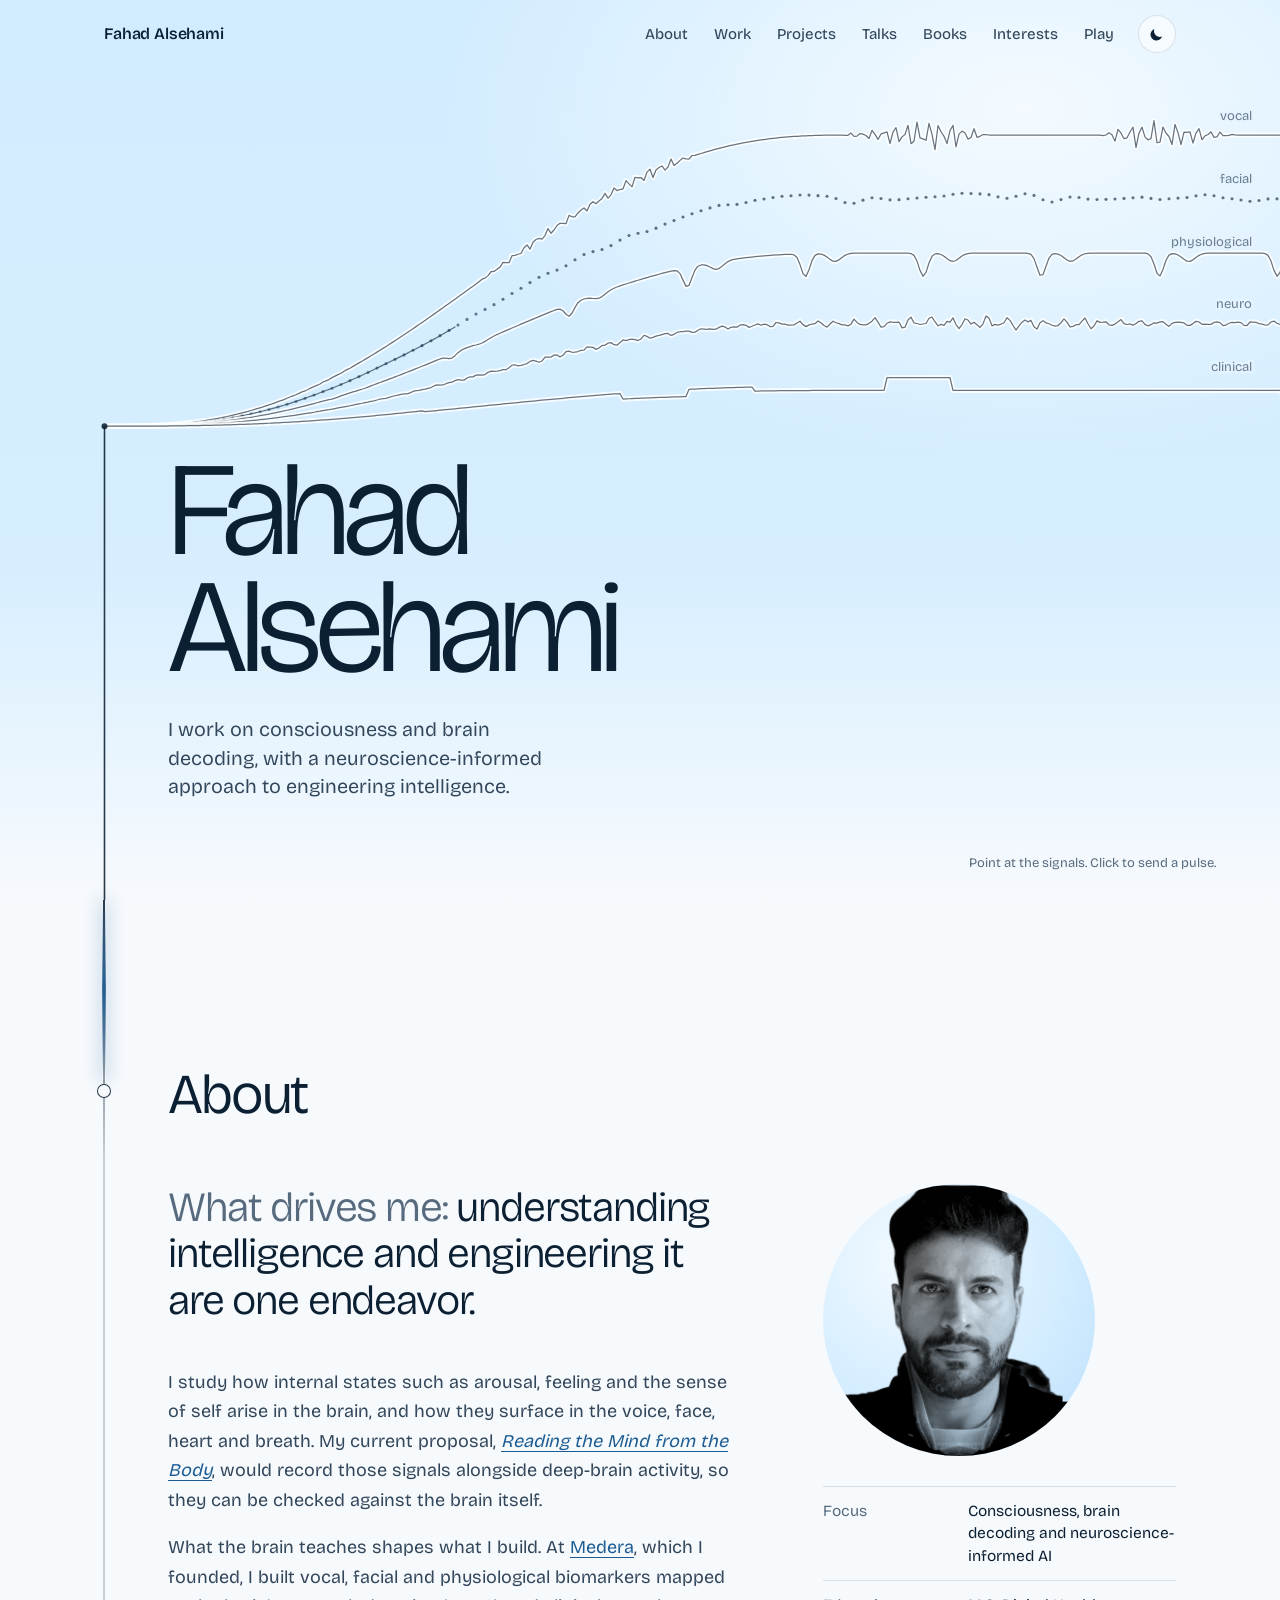
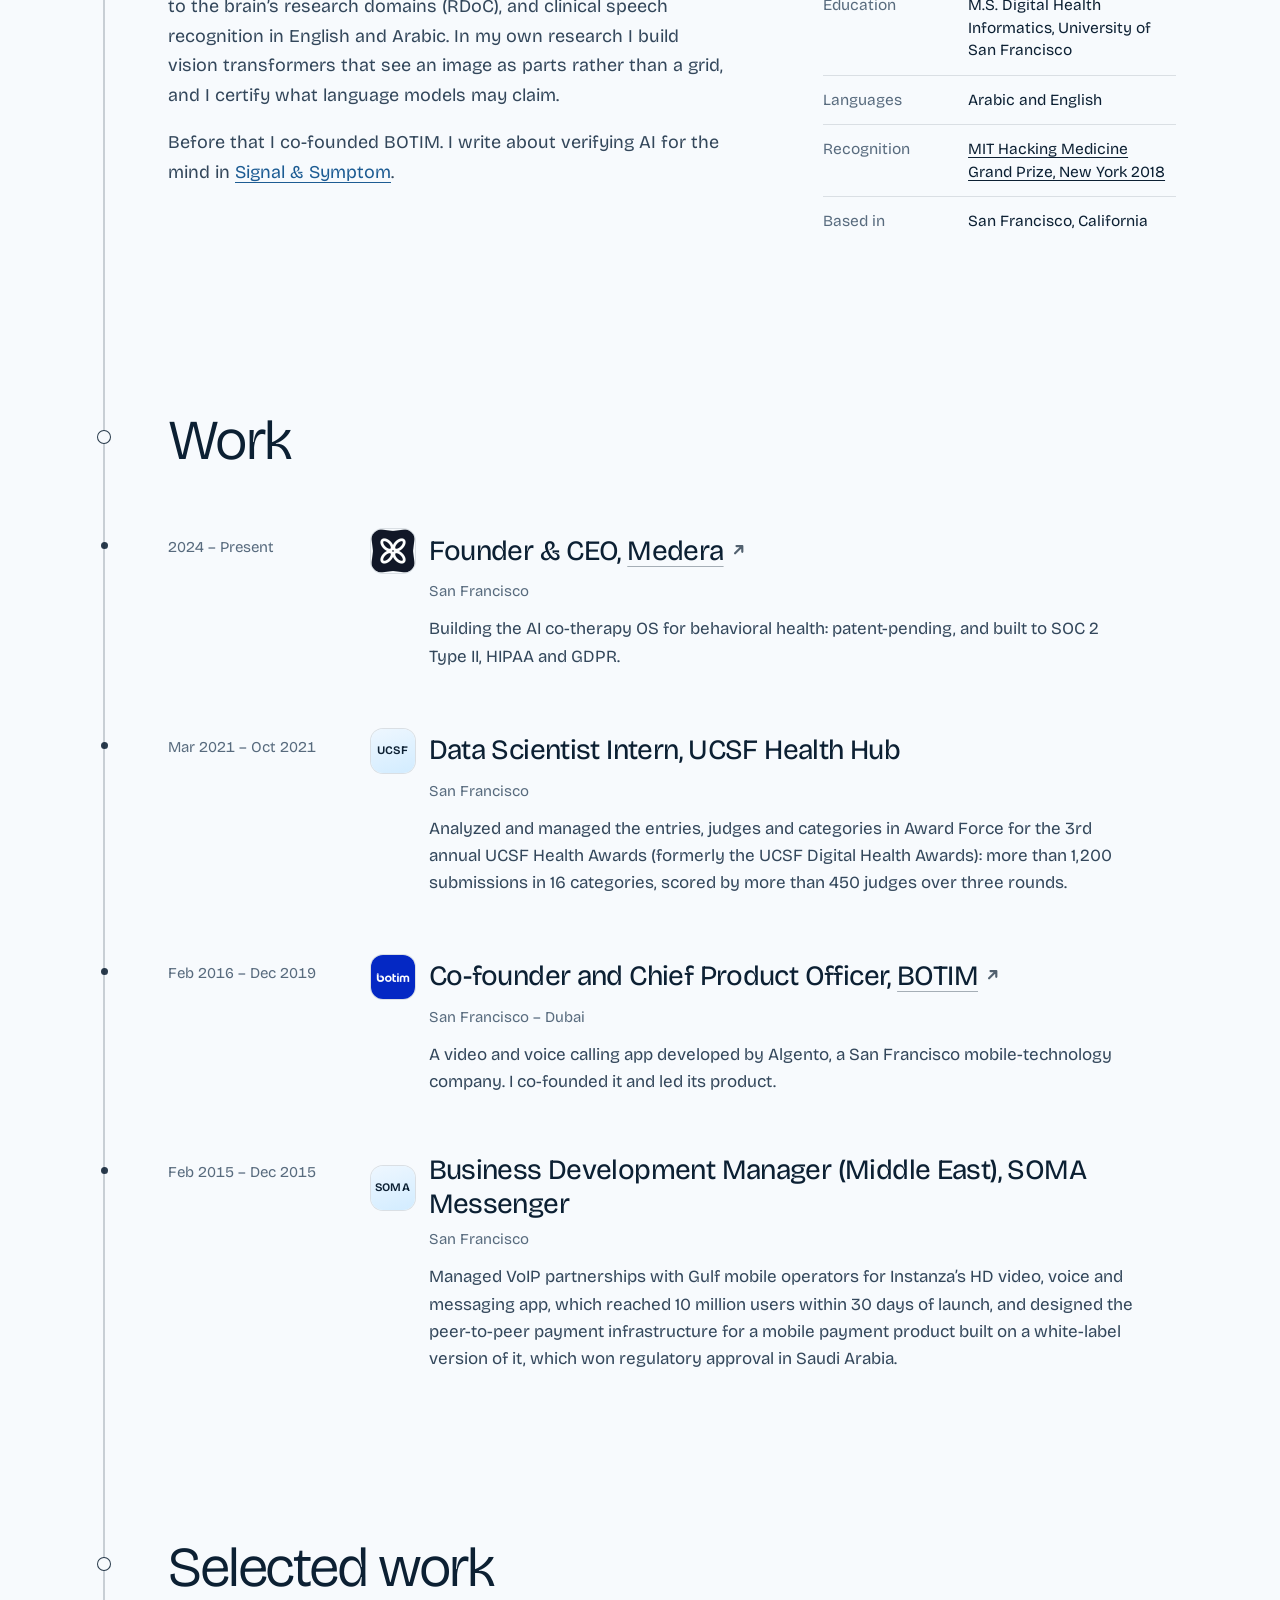
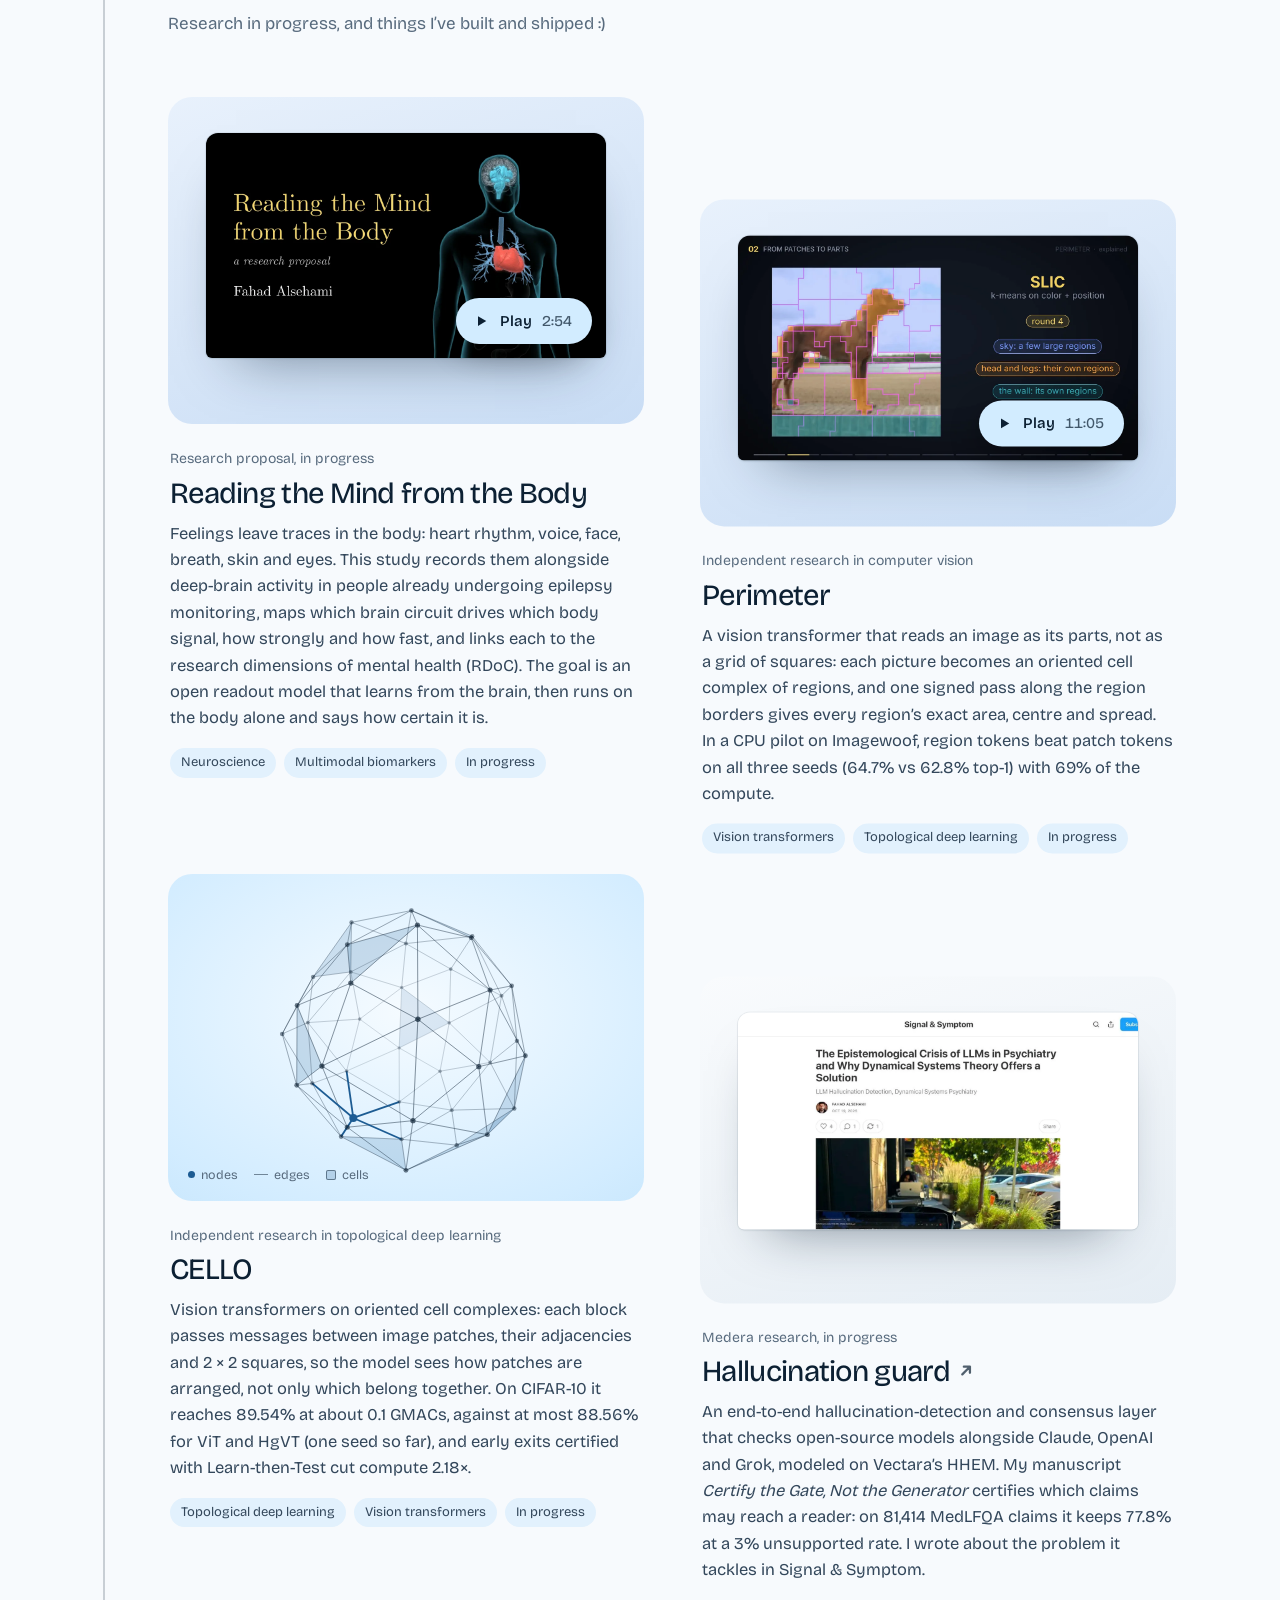
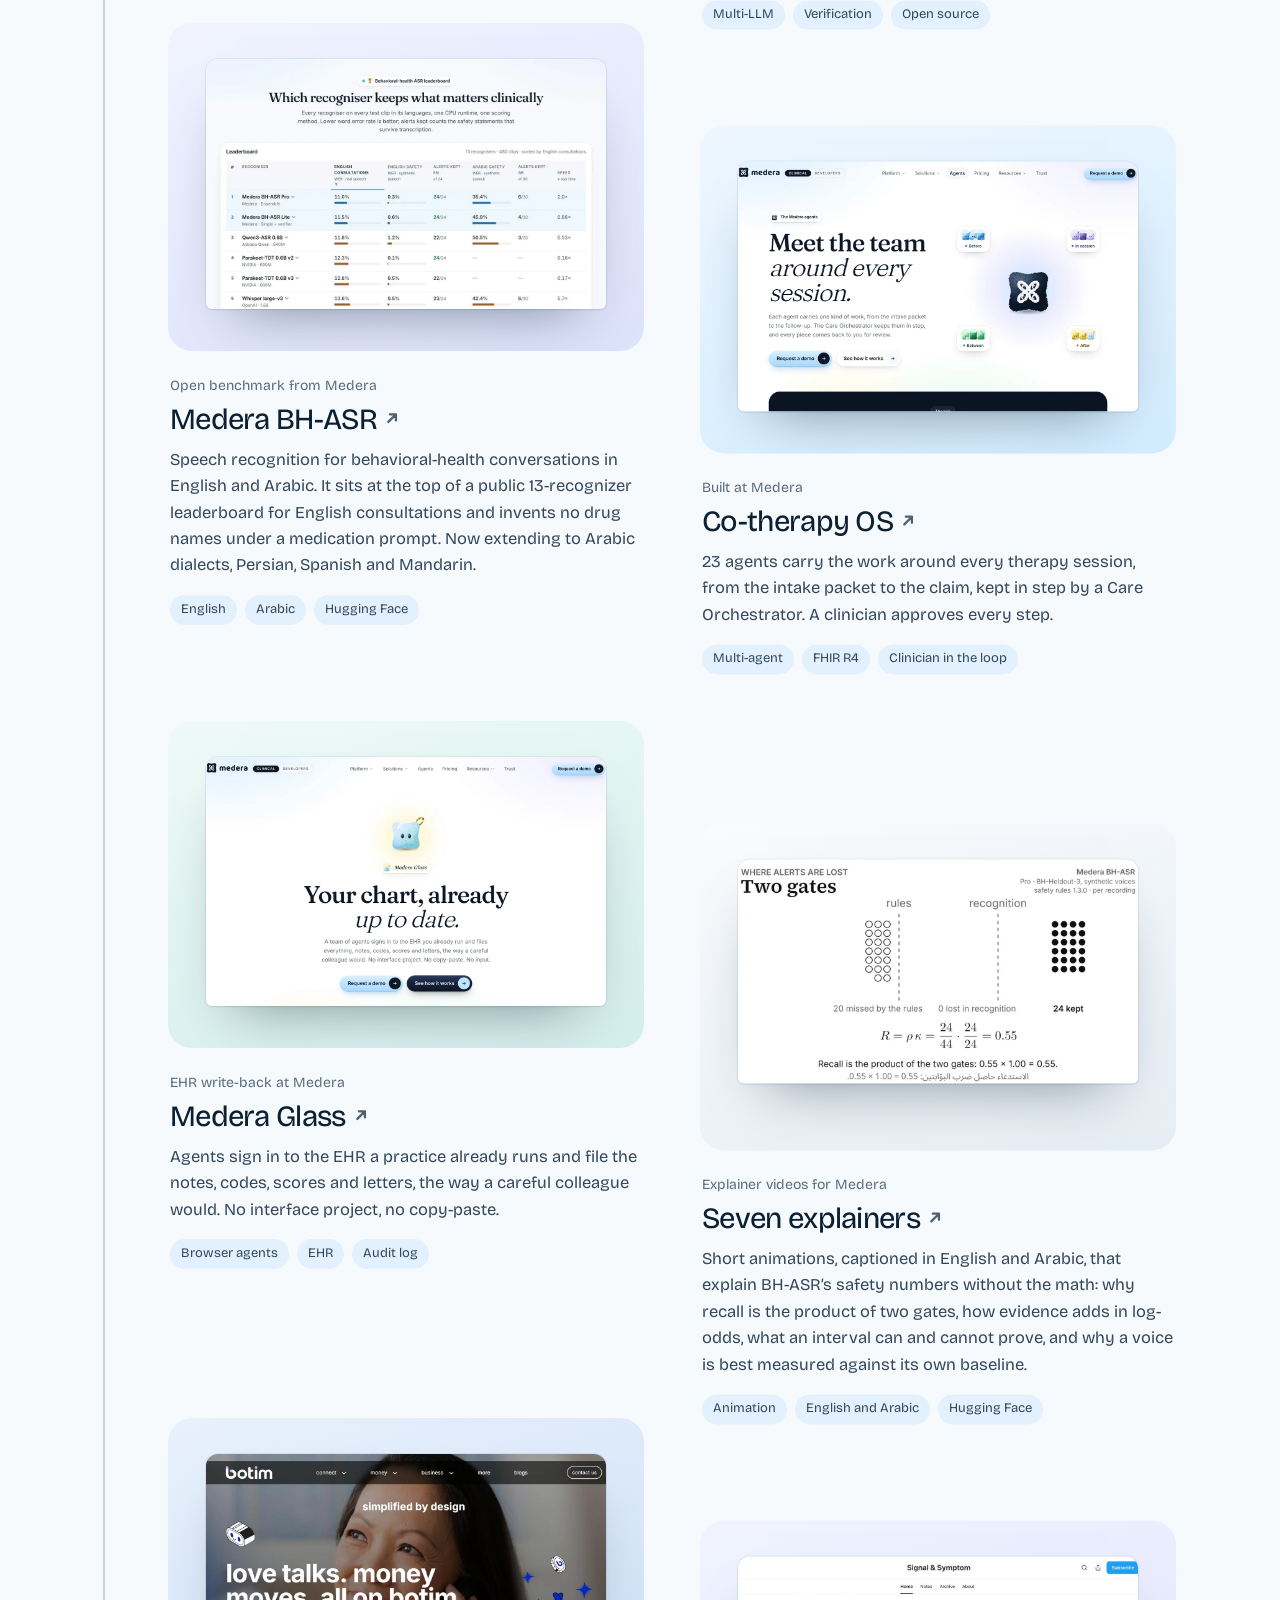
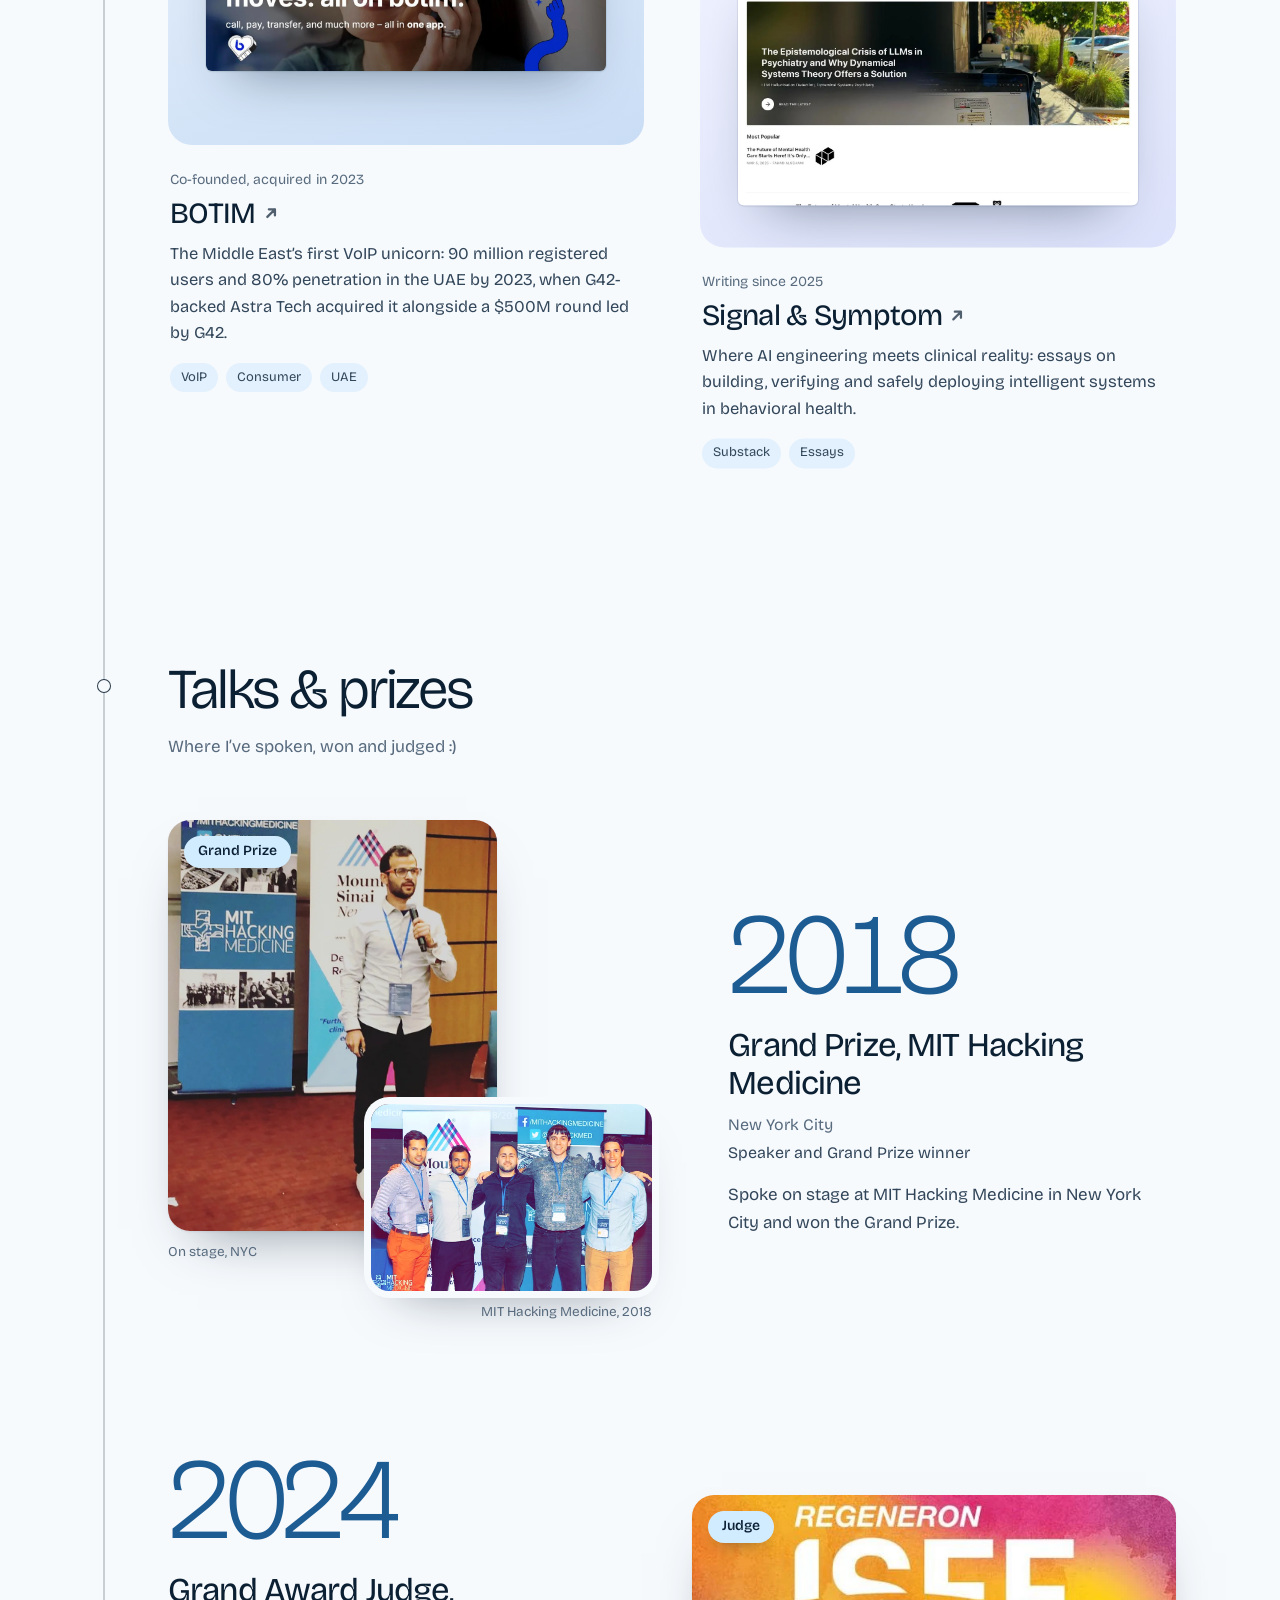
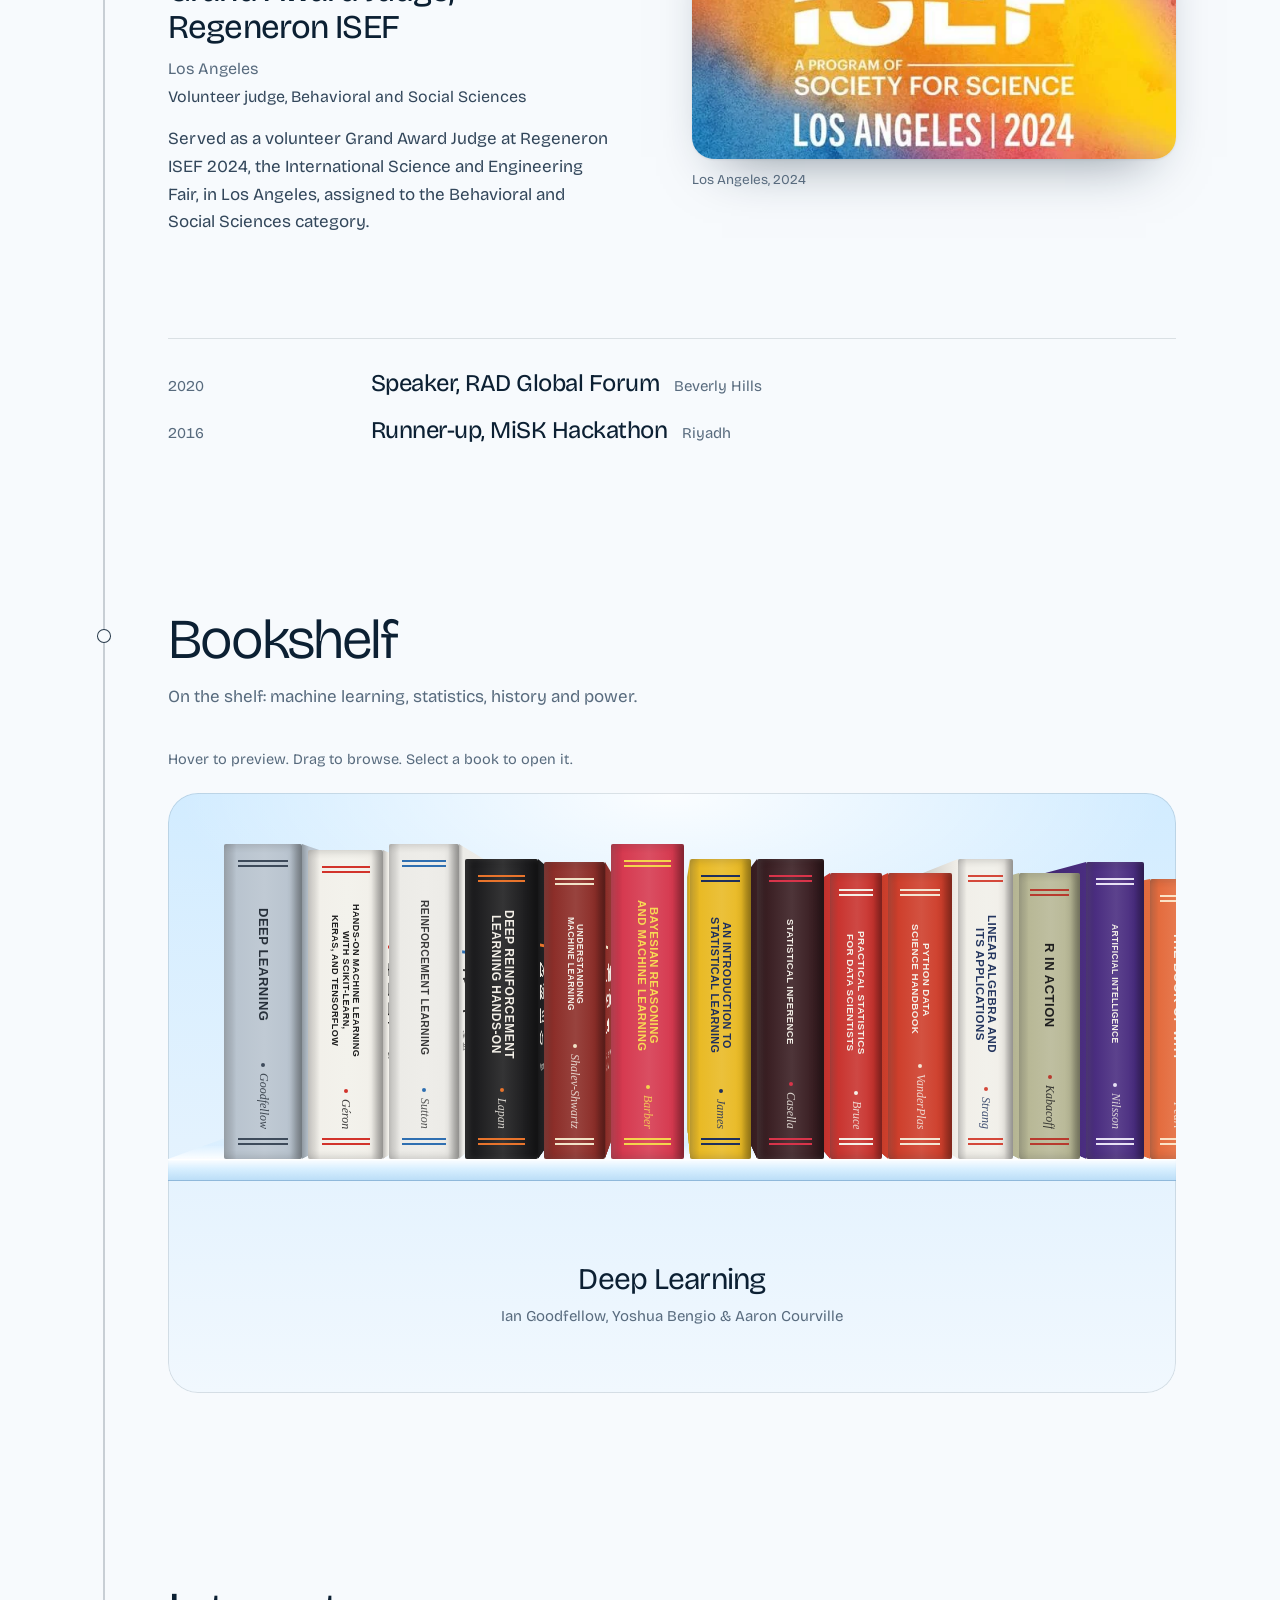
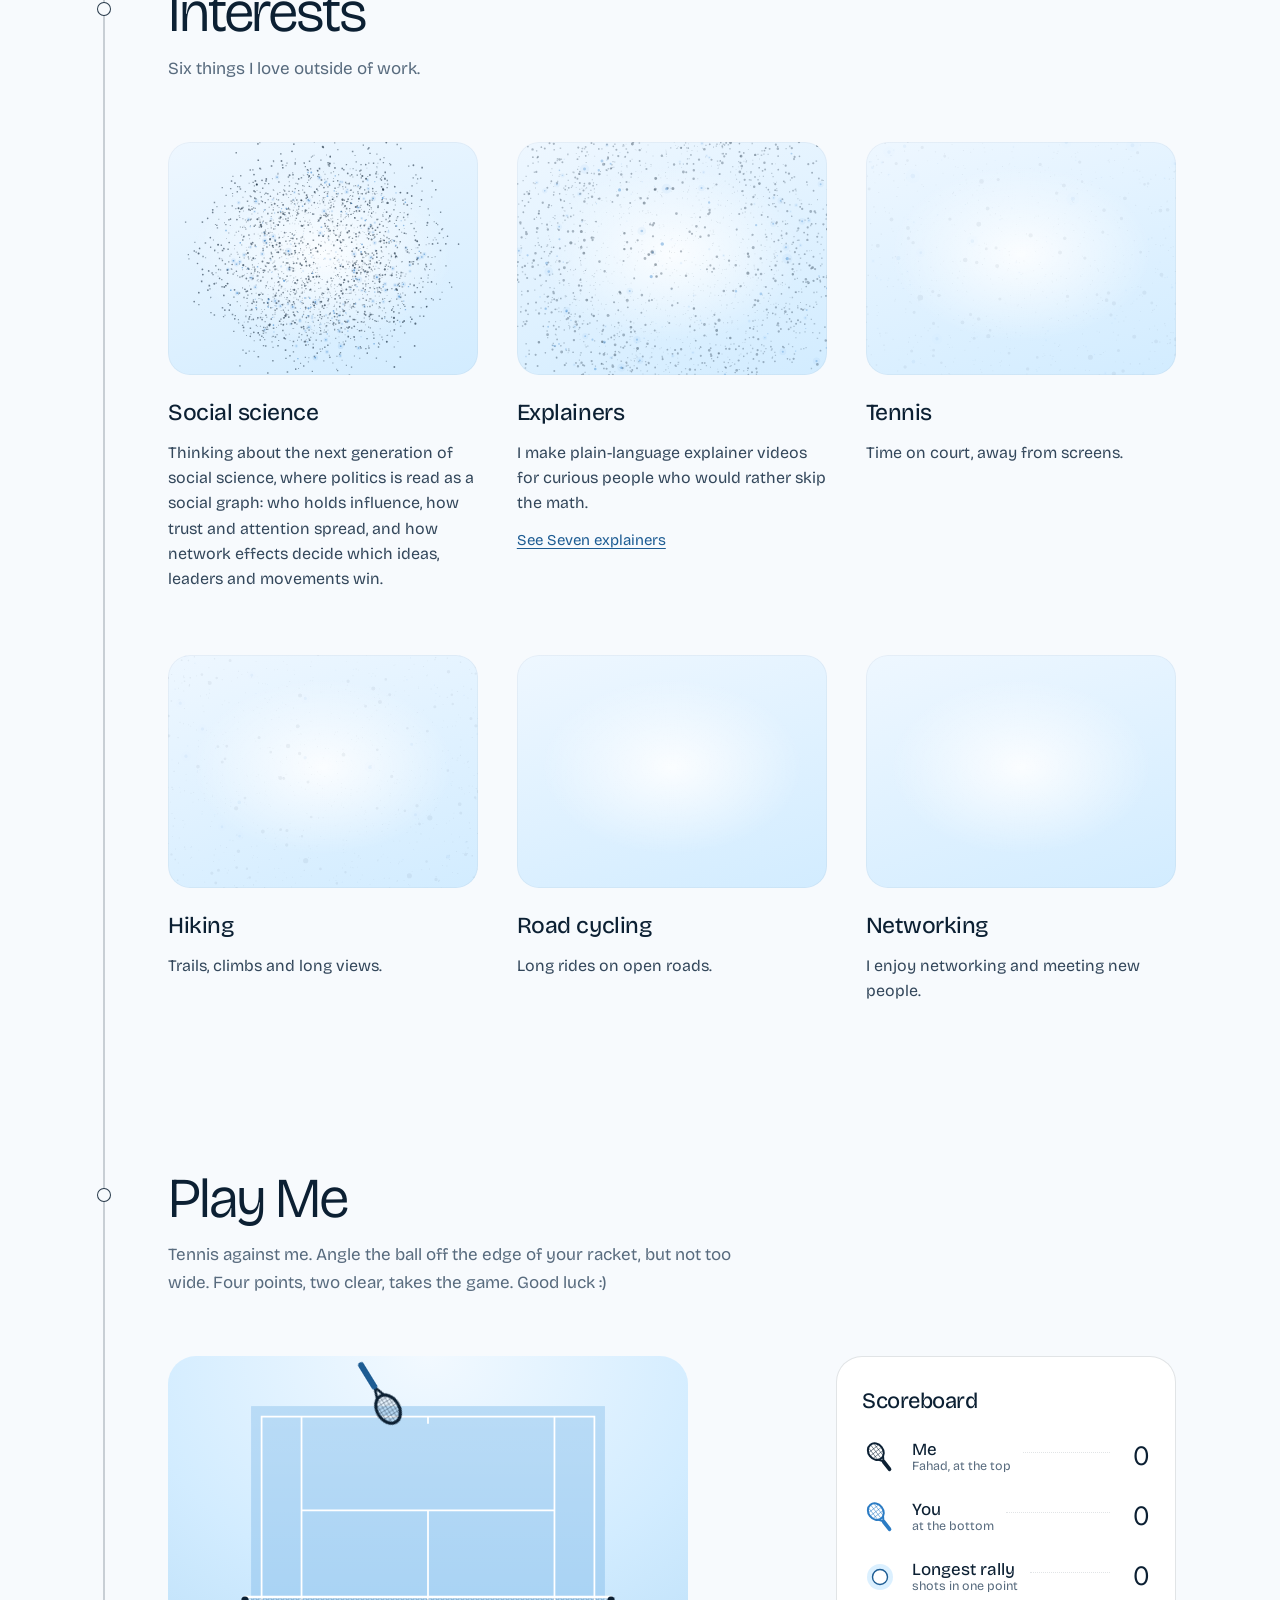
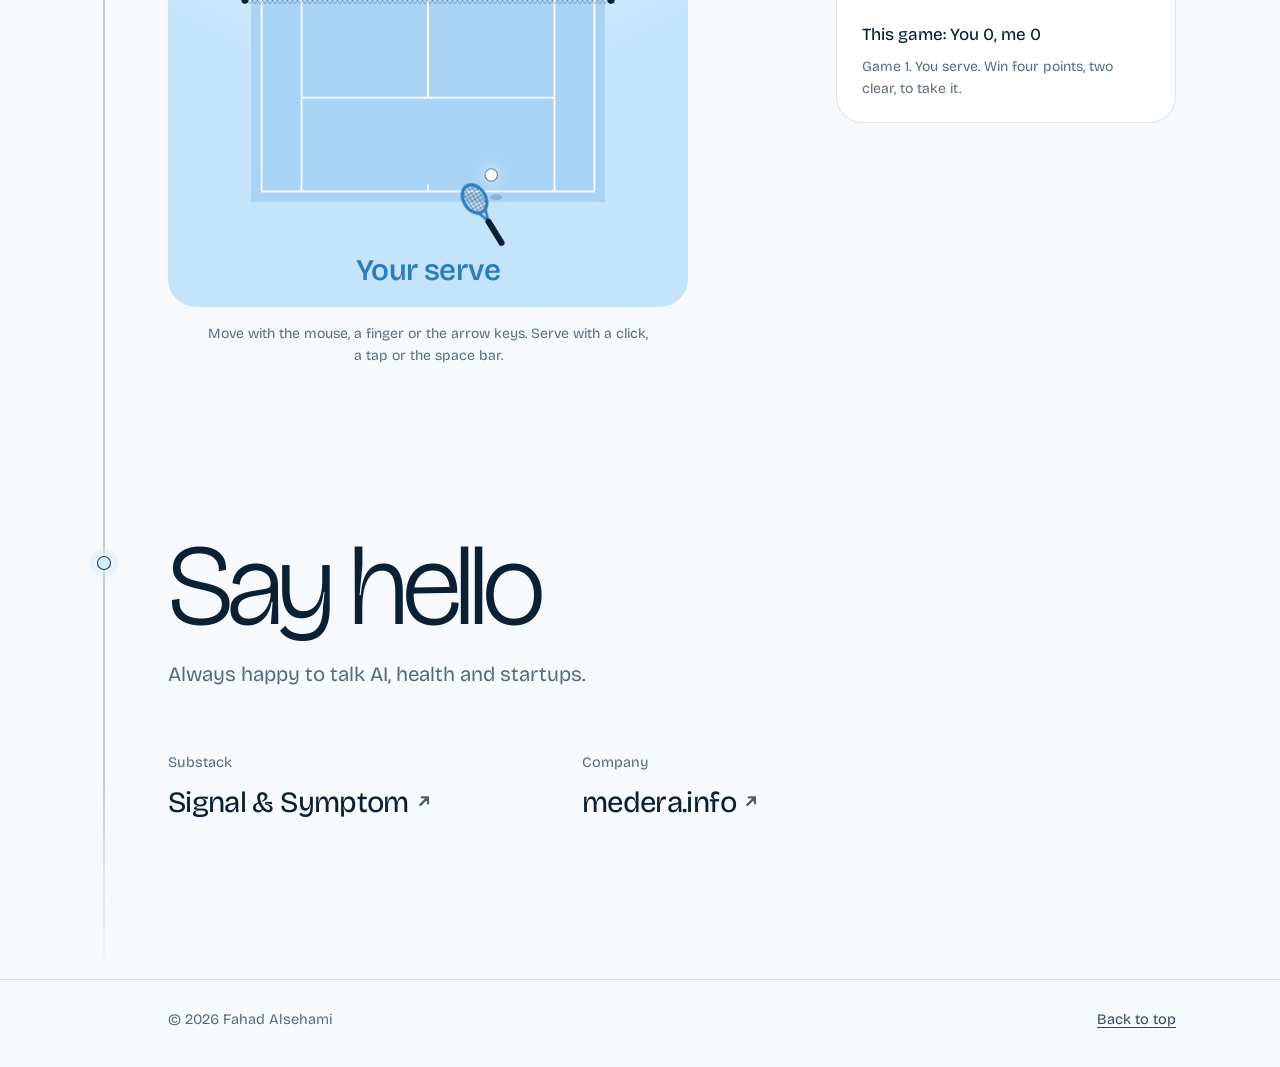
==== commit e773a3bd: "Page: a hero stage that holds while the body is read index.html wraps the hero in a stage that stays" ====
--- a/index.html
+++ b/index.html
@@ -61,14 +61,17 @@
     </div>
   </header>
 
-  <!-- Hero: five signals flow in from the right and fuse into the thread that runs down the page. -->
+  <!-- Hero: a body and its brain, drawn as points. Scrolling reads the body one signal at a time;
+       the traces fuse into the thread that runs down the page, and the brain becomes the portrait in About. -->
   <section class="hero" id="top" aria-labelledby="hero-name">
-    <canvas class="signals" aria-hidden="true"></canvas>
-    <div class="hero-copy">
-      <h1 class="hero-name" id="hero-name" data-slot="name">Fahad Alsehami</h1>
-      <p class="hero-intro" data-slot="intro">I work on consciousness and brain decoding, with a neuroscience-informed approach to engineering intelligence.</p>
+    <div class="hero-stage">
+      <canvas class="signals" aria-hidden="true"></canvas>
+      <div class="hero-copy">
+        <h1 class="hero-name" id="hero-name" data-slot="name">Fahad Alsehami</h1>
+        <p class="hero-intro" data-slot="intro">I work on consciousness and brain decoding, with a neuroscience-informed approach to engineering intelligence.</p>
+      </div>
+      <p class="hero-hint" data-slot="hint" aria-hidden="true"></p>
     </div>
-    <p class="hero-hint" data-slot="hint" aria-hidden="true"></p>
   </section>
 
   <main id="main" class="story" tabindex="-1">
@@ -102,6 +105,7 @@
   </noscript>
 
   <script src="content/site.js"></script>
+  <script src="assets/js/anatomy-data.js" defer></script>
   <script src="assets/js/signals.js"></script>
   <script src="assets/js/complex.js"></script>
   <script src="assets/js/figures.js"></script>
--- a/assets/css/site.css
+++ b/assets/css/site.css
@@ -479,6 +479,47 @@
   border-radius: 12px 12px 6px 6px;
   box-shadow: var(--shadow-img), 0 0 0 1px rgba(12, 32, 51, 0.06);
 }
+.work-media video {
+  position: absolute;
+  left: 8%;
+  top: 11%;
+  width: 84%;
+  aspect-ratio: 16 / 9;
+  object-fit: cover;
+  background: #000;
+  border-radius: 12px 12px 6px 6px;
+  box-shadow: var(--shadow-img), 0 0 0 1px rgba(12, 32, 51, 0.06);
+}
+.video-play {
+  position: absolute;
+  /* bottom-right corner of the 16:9 video, which ends 20.27% above the 16:11 mat's bottom */
+  right: calc(8% + 14px);
+  bottom: calc(20.27% + 14px);
+  transform-origin: 100% 100%;
+  display: inline-flex;
+  align-items: center;
+  gap: 10px;
+  padding: 11px 20px 11px 16px;
+  border: 0;
+  border-radius: 999px;
+  background: var(--sky);
+  color: #0C2033;
+  font: inherit;
+  font-size: 15px;
+  font-weight: 560;
+  cursor: pointer;
+  box-shadow: 0 10px 30px rgba(0, 0, 0, 0.28);
+  transition: transform 0.2s ease, box-shadow 0.2s ease;
+}
+.video-play:hover { transform: scale(1.04); box-shadow: 0 14px 36px rgba(0, 0, 0, 0.34); }
+@media (max-width: 560px) {
+  .video-play { right: calc(8% + 10px); bottom: calc(20.27% + 10px); gap: 8px; padding: 8px 14px 8px 11px; font-size: 13.5px; }
+  .video-play svg { width: 15px; height: 15px; }
+}
+.video-play svg { width: 18px; height: 18px; fill: currentColor; }
+.video-length { font-weight: 440; opacity: 0.72; font-variant-numeric: tabular-nums; }
+.work-media.is-playing .video-play { display: none; }
+.work-credit { max-width: 50ch; margin-top: 14px; font-size: 12.5px; line-height: 1.5; color: var(--slate); }
 .work-media.is-drawn { background: radial-gradient(90% 90% at 50% 42%, #F5FBFF 0%, #D2ECFF 72%, #C3E4FB 100%); }
 [data-theme="dark"] .work-media.is-drawn { background: radial-gradient(90% 90% at 50% 42%, #173452 0%, #0D2032 72%, #0A1826 100%); }
 .complex-canvas { position: absolute; inset: 0; width: 100%; height: 100%; }
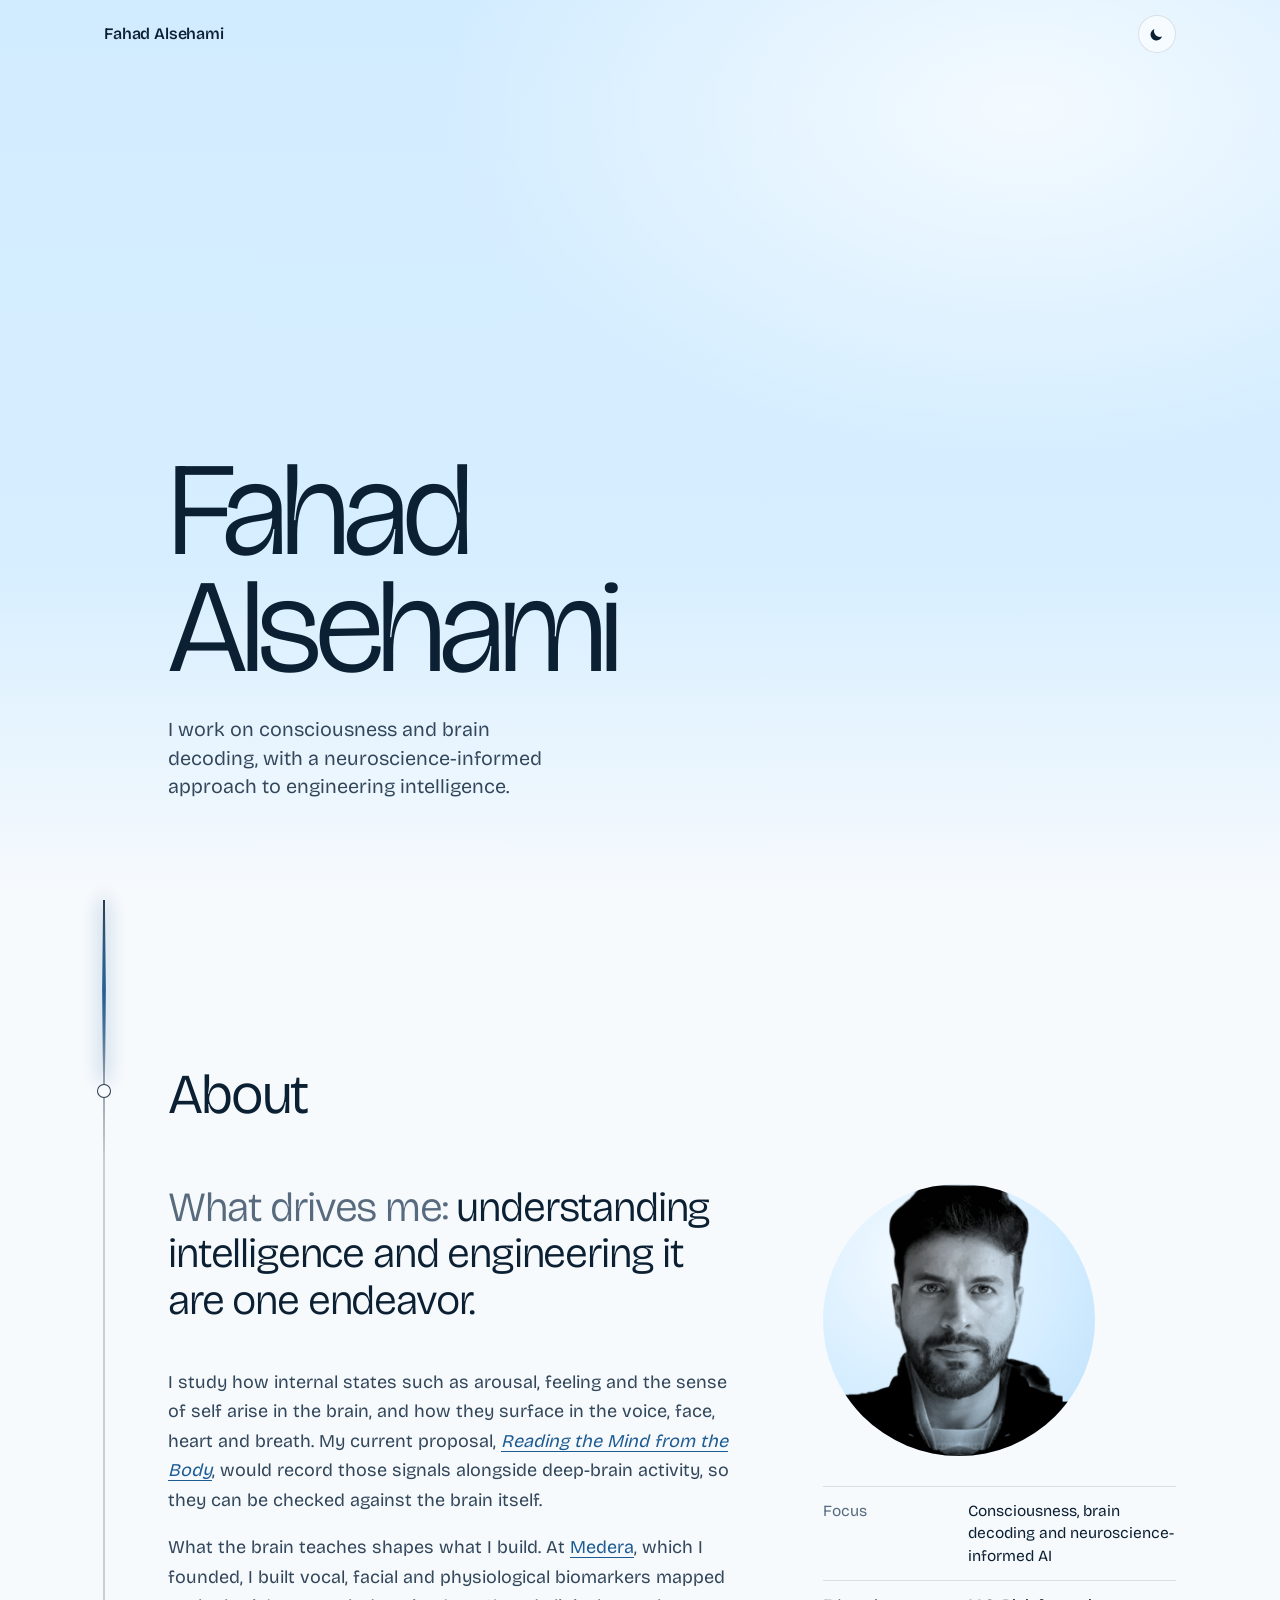
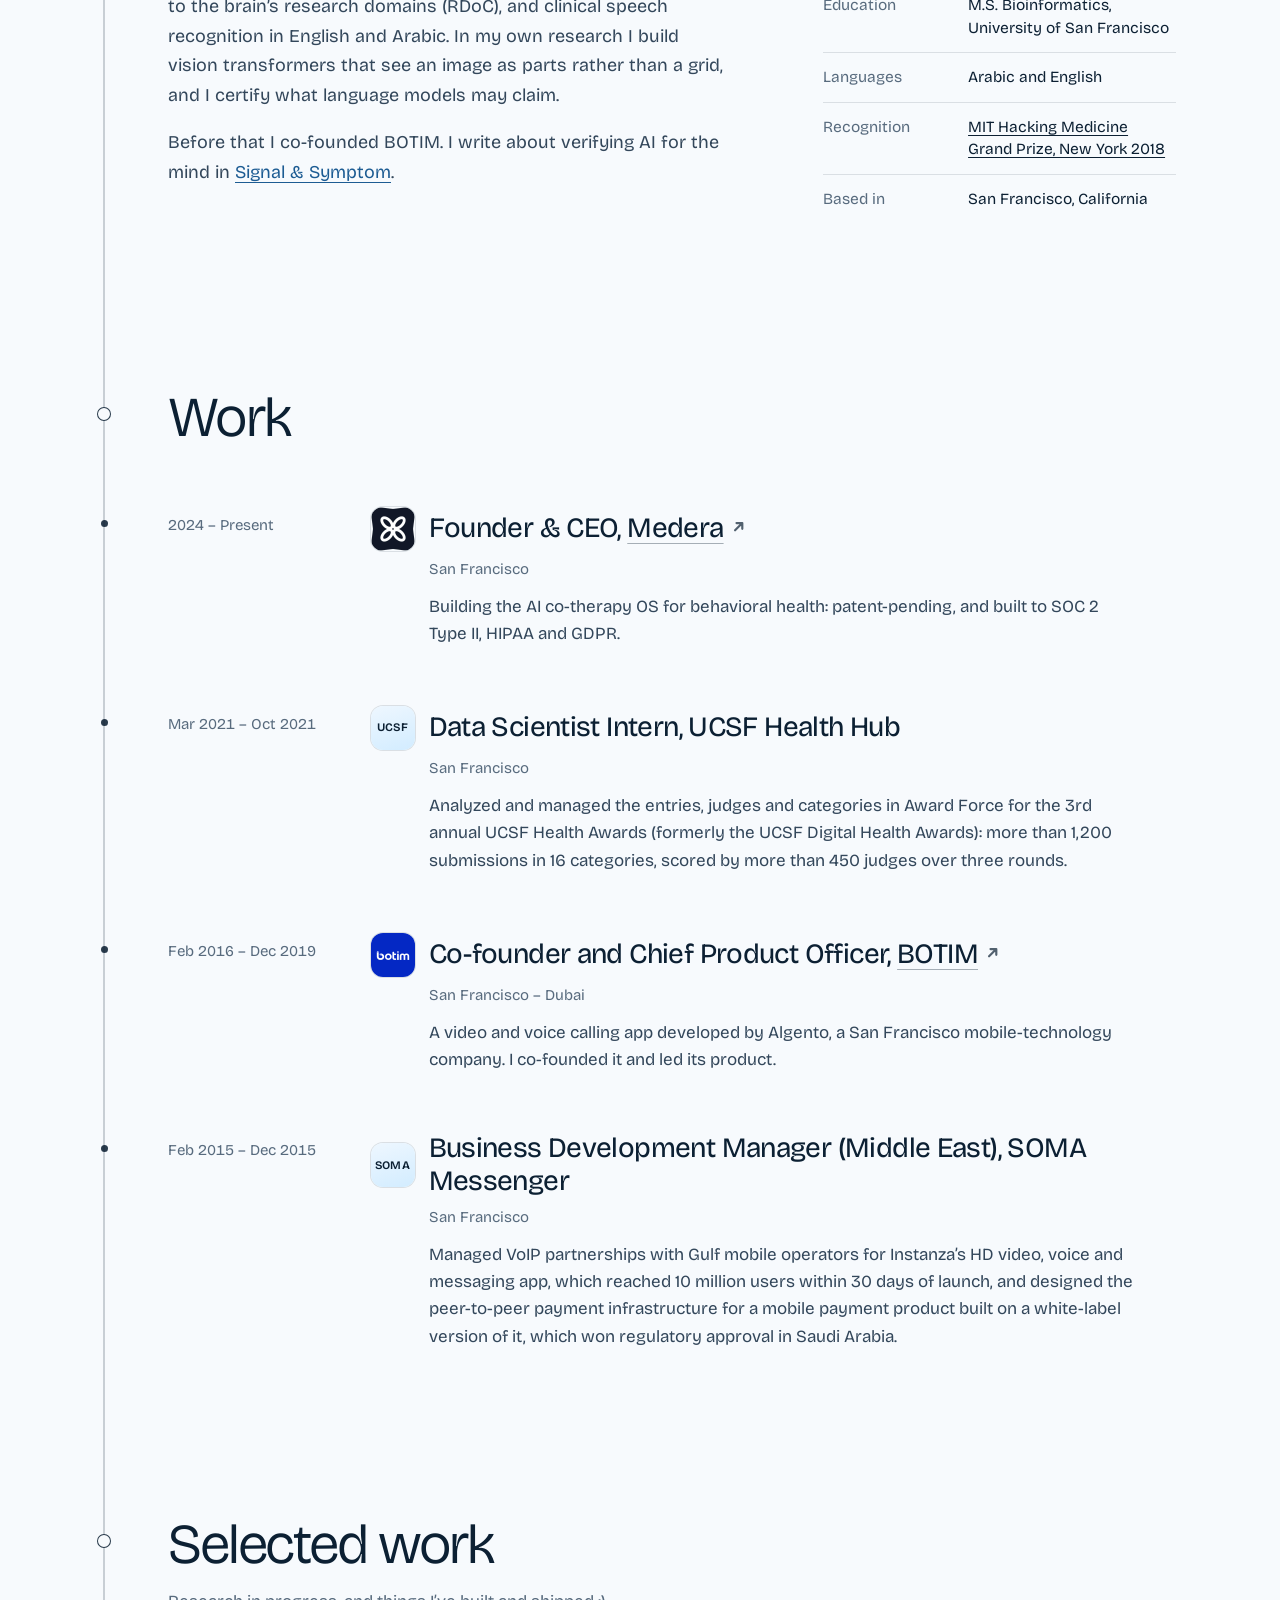
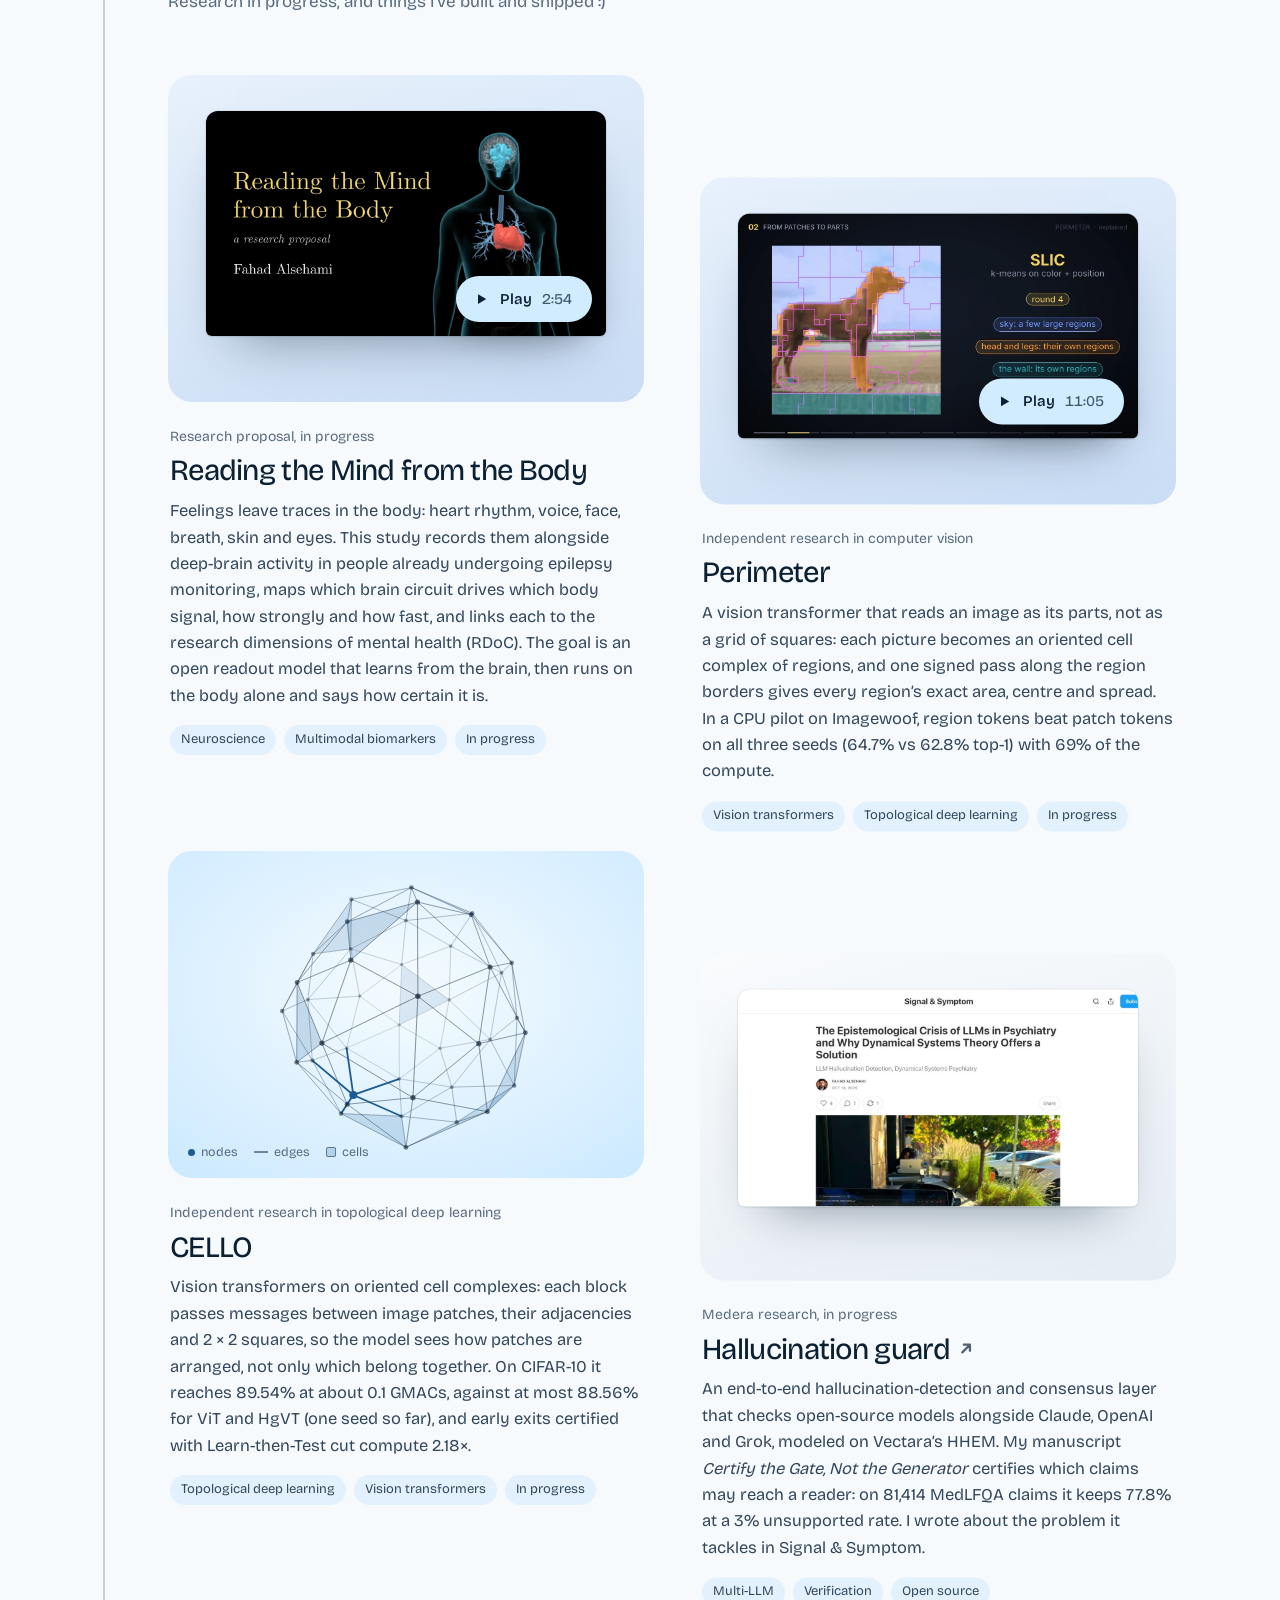
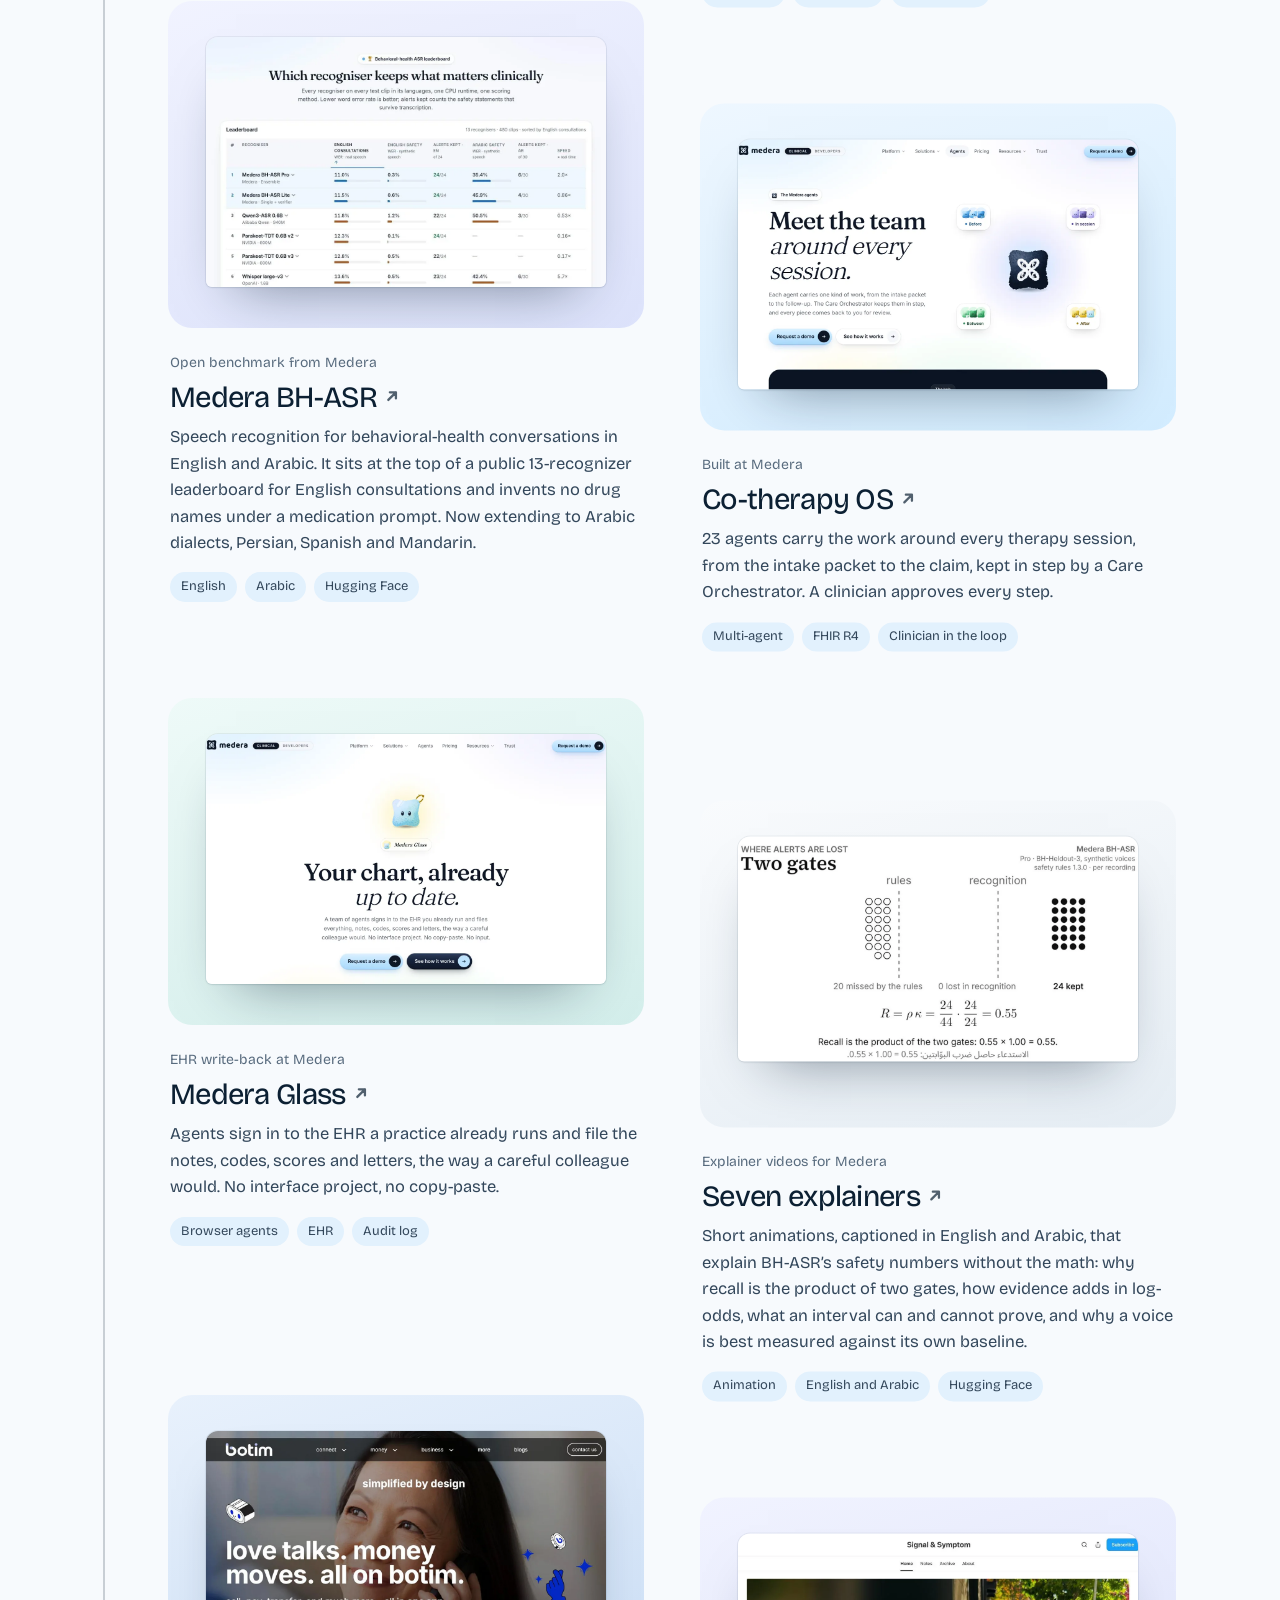
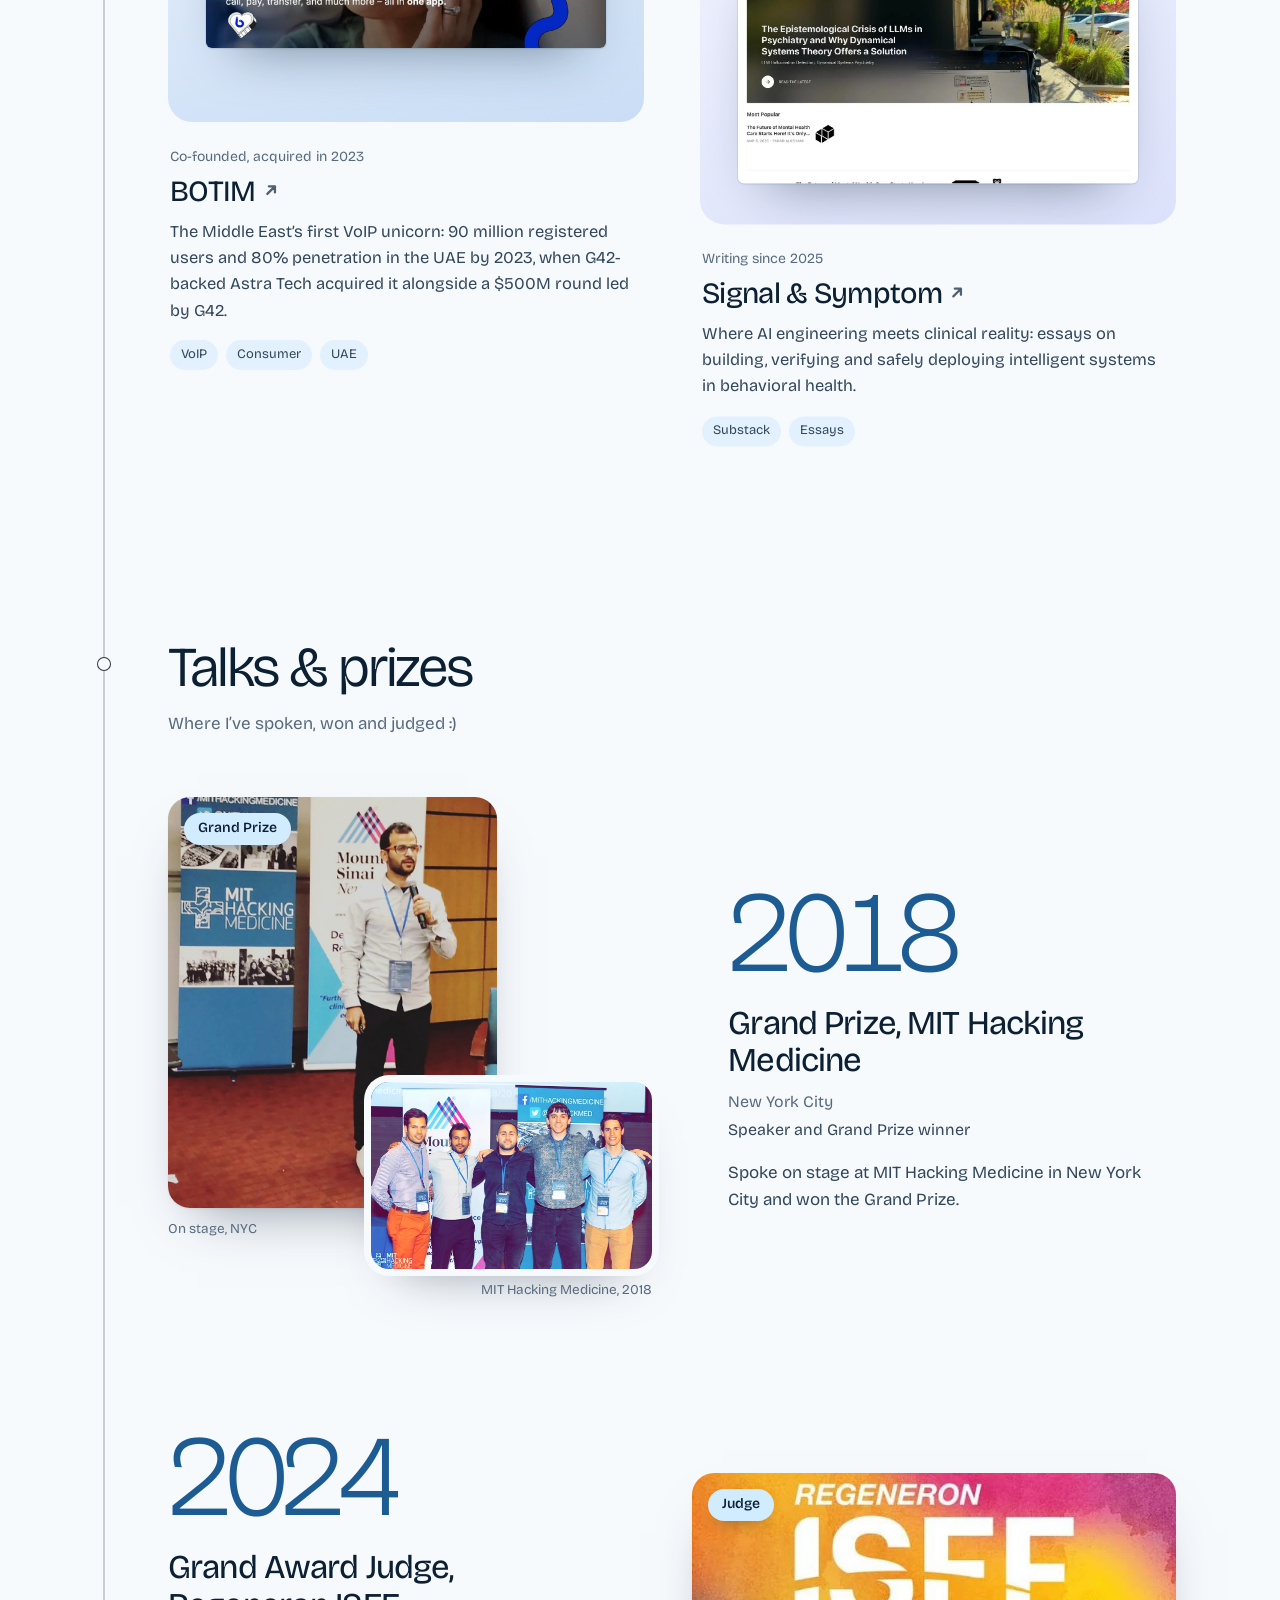
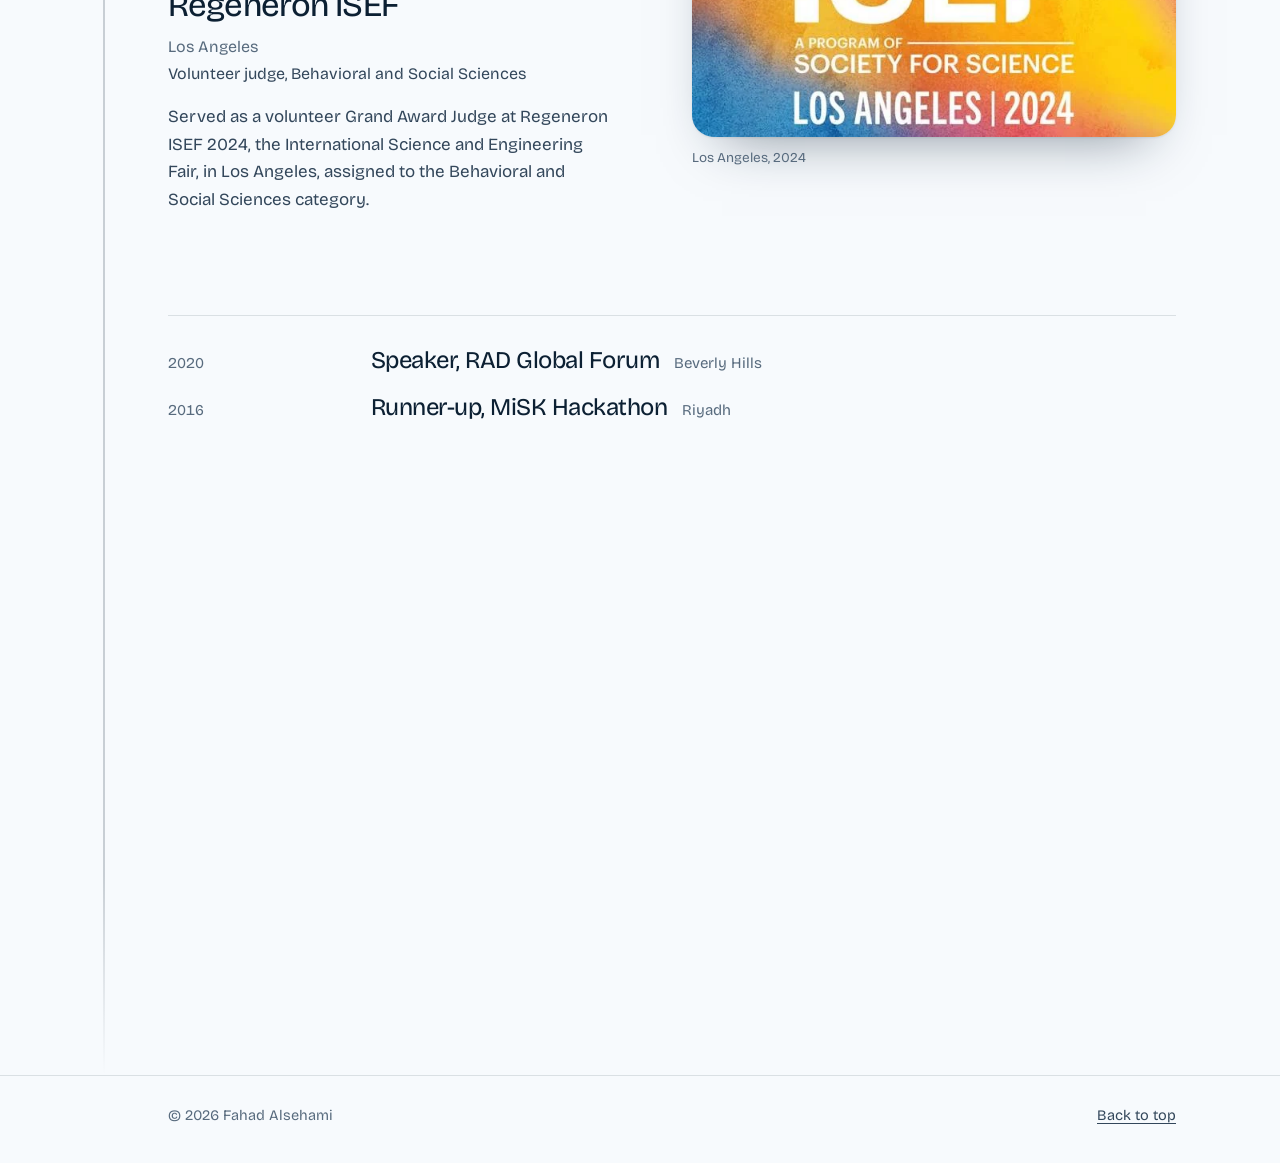
==== commit ed1b9145: "Bookshelf: take it off the site" ====
--- a/index.html
+++ b/index.html
@@ -82,7 +82,6 @@
       <section class="chapter" id="experience" aria-labelledby="experience-title" data-slot="experience"></section>
       <section class="chapter" id="projects" aria-labelledby="projects-title" data-slot="projects"></section>
       <section class="chapter" id="talks" aria-labelledby="talks-title" data-slot="talks"></section>
-      <section class="chapter" id="bookshelf" aria-labelledby="bookshelf-title" data-slot="bookshelf"></section>
       <section class="chapter" id="interests" aria-labelledby="interests-title" data-slot="interests"></section>
       <section class="chapter" id="play" aria-labelledby="play-title" data-slot="play"></section>
       <section class="chapter chapter-contact" id="contact" aria-labelledby="contact-title" data-slot="contact"></section>
@@ -109,7 +108,6 @@
   <script src="assets/js/signals.js"></script>
   <script src="assets/js/complex.js"></script>
   <script src="assets/js/figures.js"></script>
-  <script src="assets/js/bookshelf.js"></script>
   <script src="assets/js/play.js"></script>
   <script src="assets/js/site.js"></script>
 </body>
--- a/assets/css/site.css
+++ b/assets/css/site.css
@@ -224,15 +224,38 @@
 .menu-open .menu-icon i:first-child { transform: translateY(3.25px) rotate(45deg); }
 .menu-open .menu-icon i:last-child { transform: translateY(-3.25px) rotate(-45deg); }
 
-/* ---------- Hero ---------- */
+/* ---------- Hero ----------
+   .hero is the scroll track; .hero-stage is the screen that stays put while the
+   body is read. The script makes the track taller (is-scrolly) only when motion
+   is allowed and the anatomy has loaded; otherwise the hero is one screen. */
 .hero {
+  position: relative;
+  background: var(--paper);
+}
+.hero-stage {
   position: relative;
   min-height: max(660px, 100svh);
   overflow: hidden;
   background: var(--hero-bg);
   touch-action: pan-y;
 }
+.hero.is-scrolly { height: 330vh; height: 330svh; }
+.hero.is-scrolly .hero-stage { position: sticky; top: 0; height: 100vh; height: 100svh; min-height: 0; }
 .signals { position: absolute; inset: 0; width: 100%; height: 100%; display: block; }
+/* The photo the drawn face becomes; the script moves it from the hero into the portrait in About. */
+.portrait.hero-face {
+  position: fixed;
+  left: 0; top: 0;
+  z-index: 40;
+  width: 240px;
+  margin: 0;
+  opacity: 0;
+  visibility: hidden;
+  pointer-events: none;
+  transform-origin: 0 0;
+  will-change: transform, opacity;
+}
+.portrait.is-awaiting { visibility: hidden; }
 .hero-copy {
   position: absolute;
   left: 0; right: 0;
@@ -270,6 +293,7 @@
   transition: opacity 0.8s ease 0.4s;
 }
 .hero.is-ready .hero-hint { opacity: 1; }
+.hero.is-ready.is-scrolled .hero-hint { opacity: 0; transition-delay: 0s; }
 .js .hero-copy { animation: rise 1s 0.25s var(--ease) both; }
 @keyframes rise { from { opacity: 0; transform: translateY(18px); } }
 
@@ -1053,7 +1077,8 @@
 /* ---------- Responsive ---------- */
 @media (max-width: 1080px) {
   .about { grid-template-columns: minmax(0, 1fr); }
-  .about-side { display: grid; grid-template-columns: 220px minmax(0, 1fr); gap: 36px; align-items: start; }
+  /* one column: the portrait and the facts come first, where the hero's face lands */
+  .about-side { order: -1; display: grid; grid-template-columns: 220px minmax(0, 1fr); gap: 36px; align-items: start; }
   .portrait { width: 220px; margin: 0; }
   .talk, .talk.is-flipped { grid-template-columns: minmax(0, 1fr); gap: 36px; }
   .talk.is-flipped .talk-photos { order: 0; }
